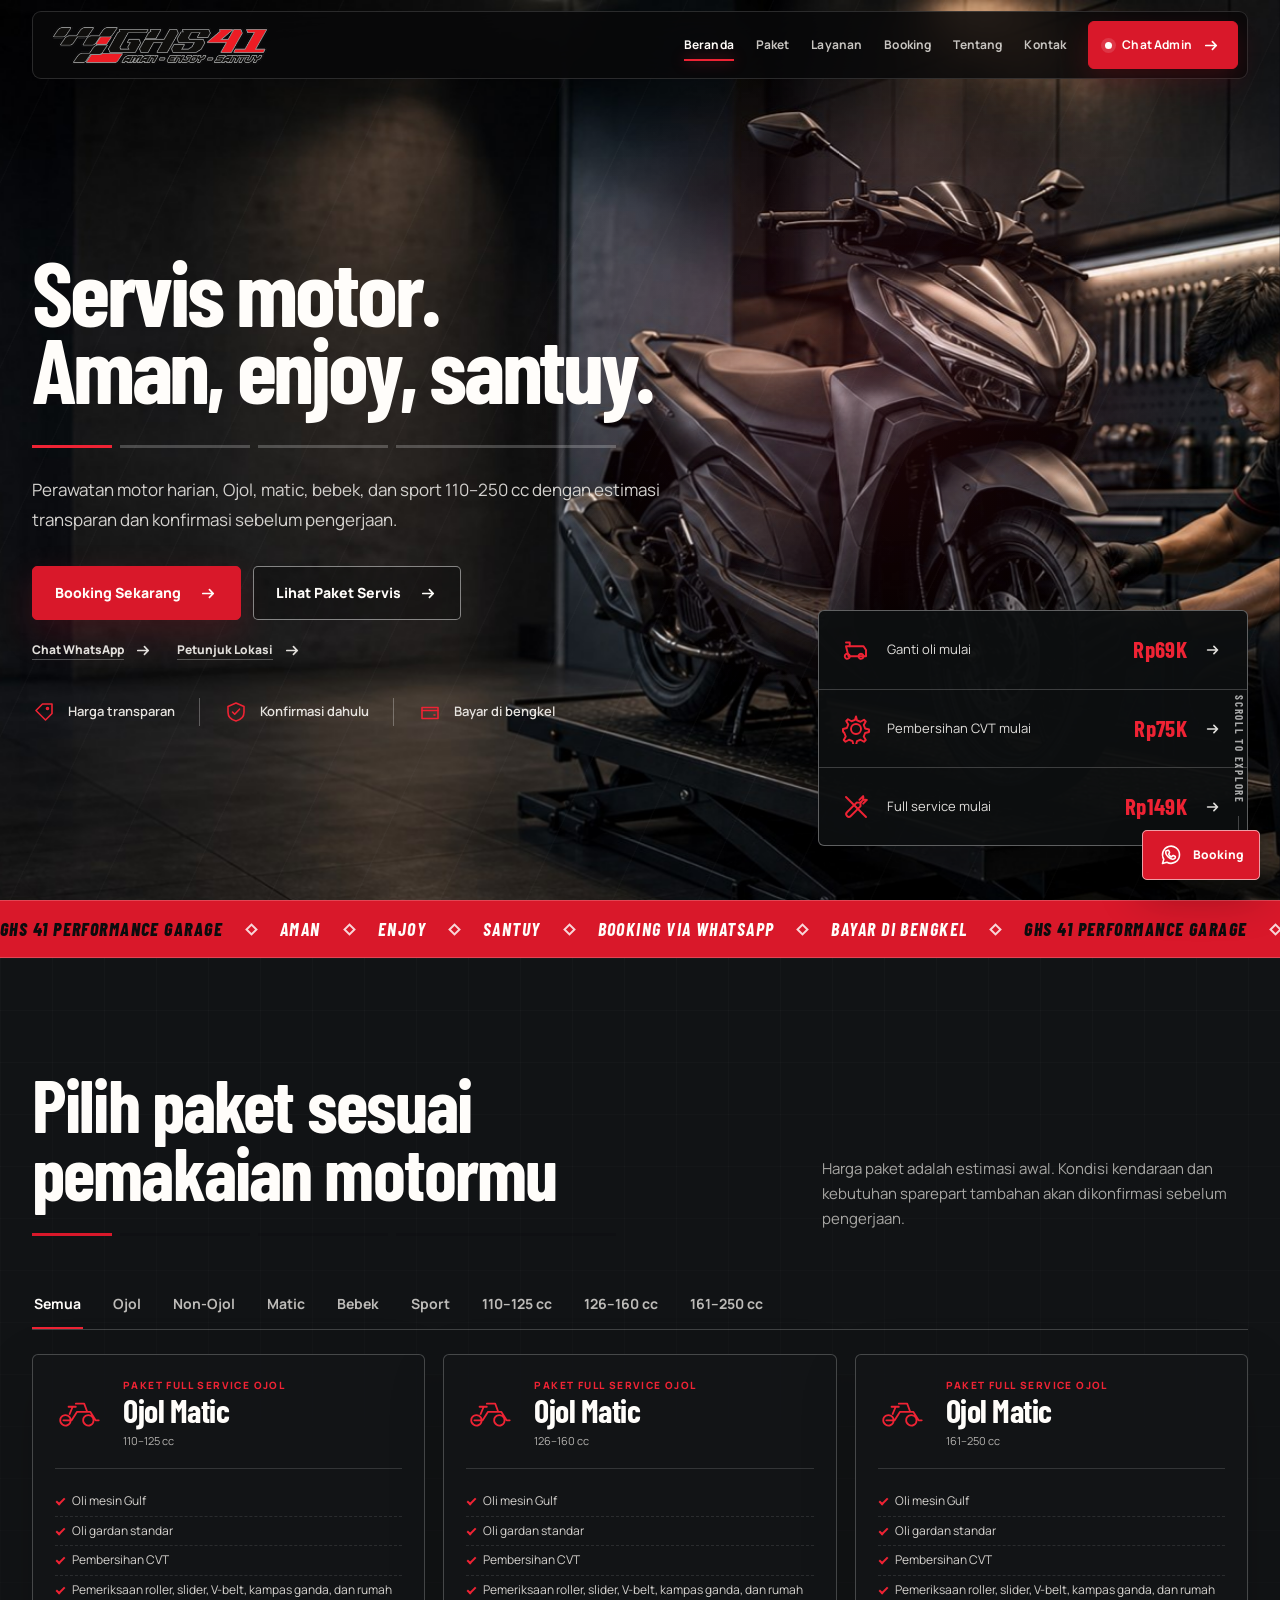
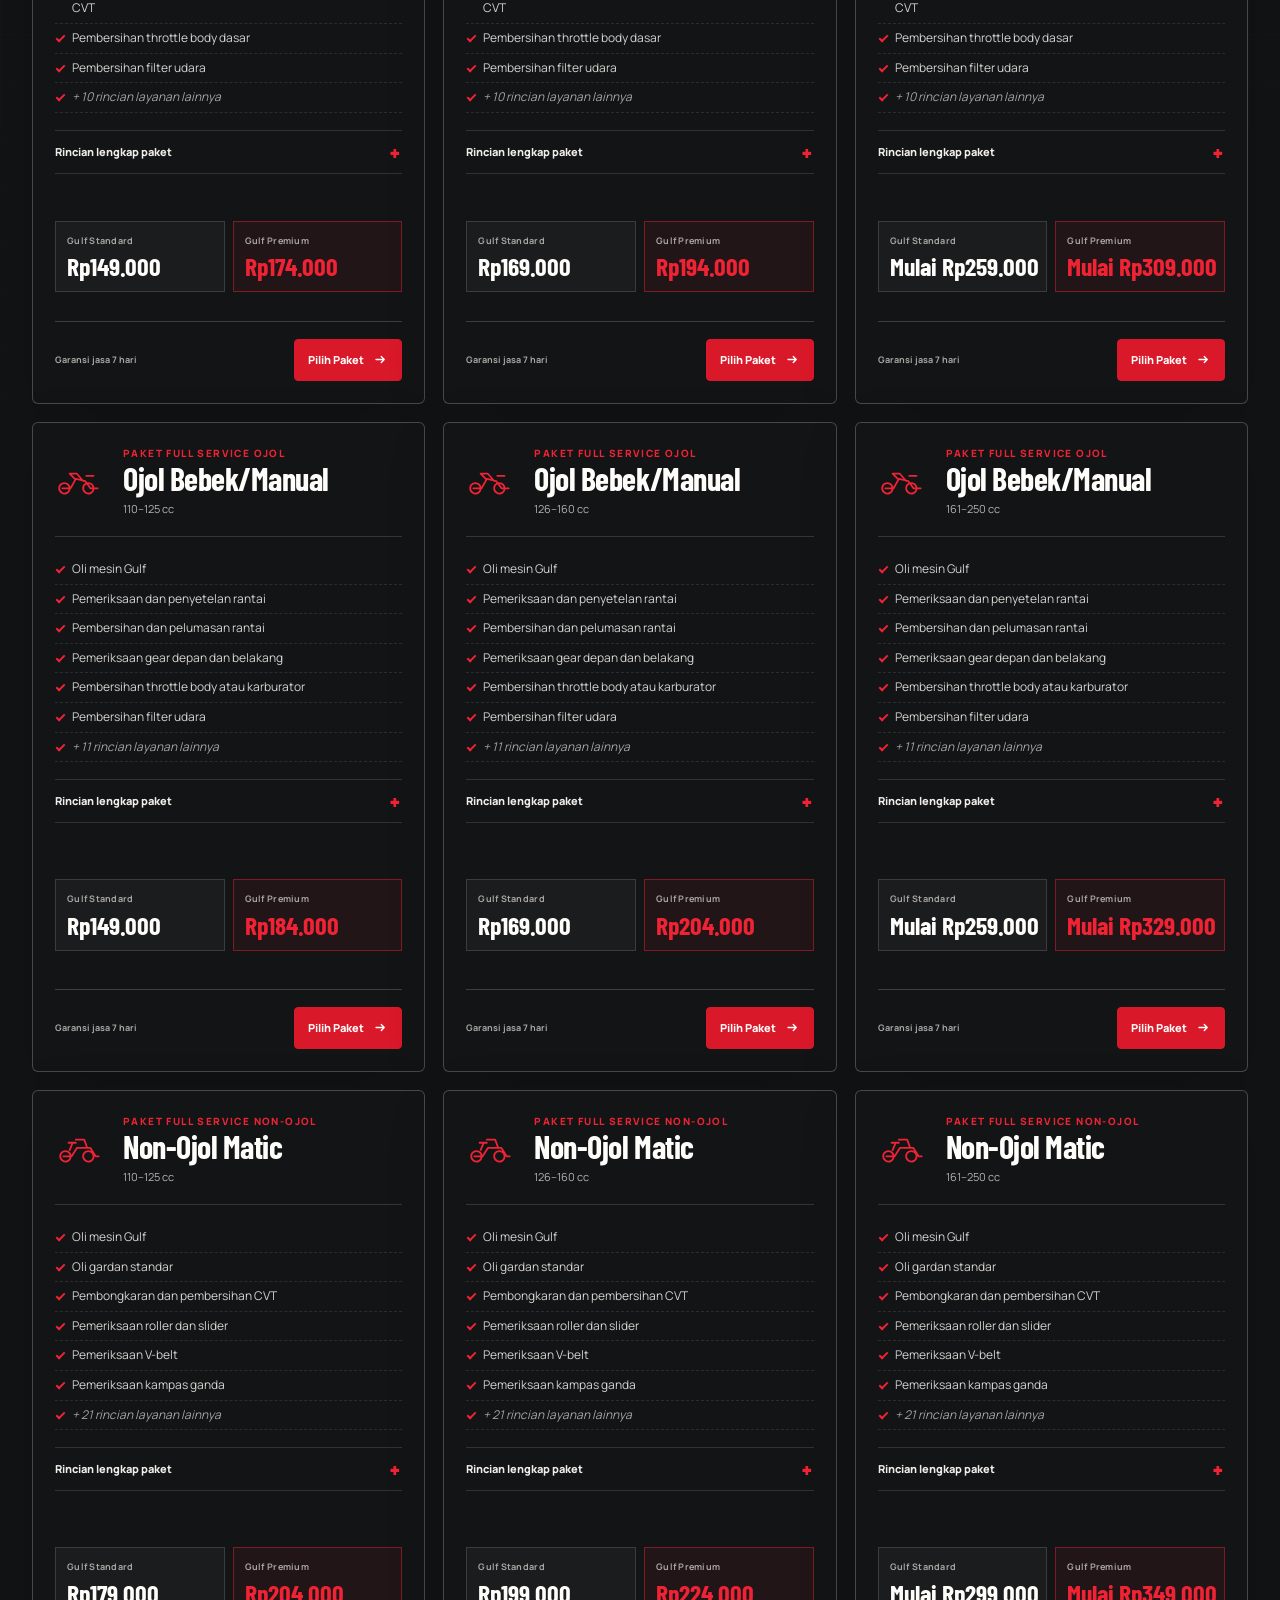
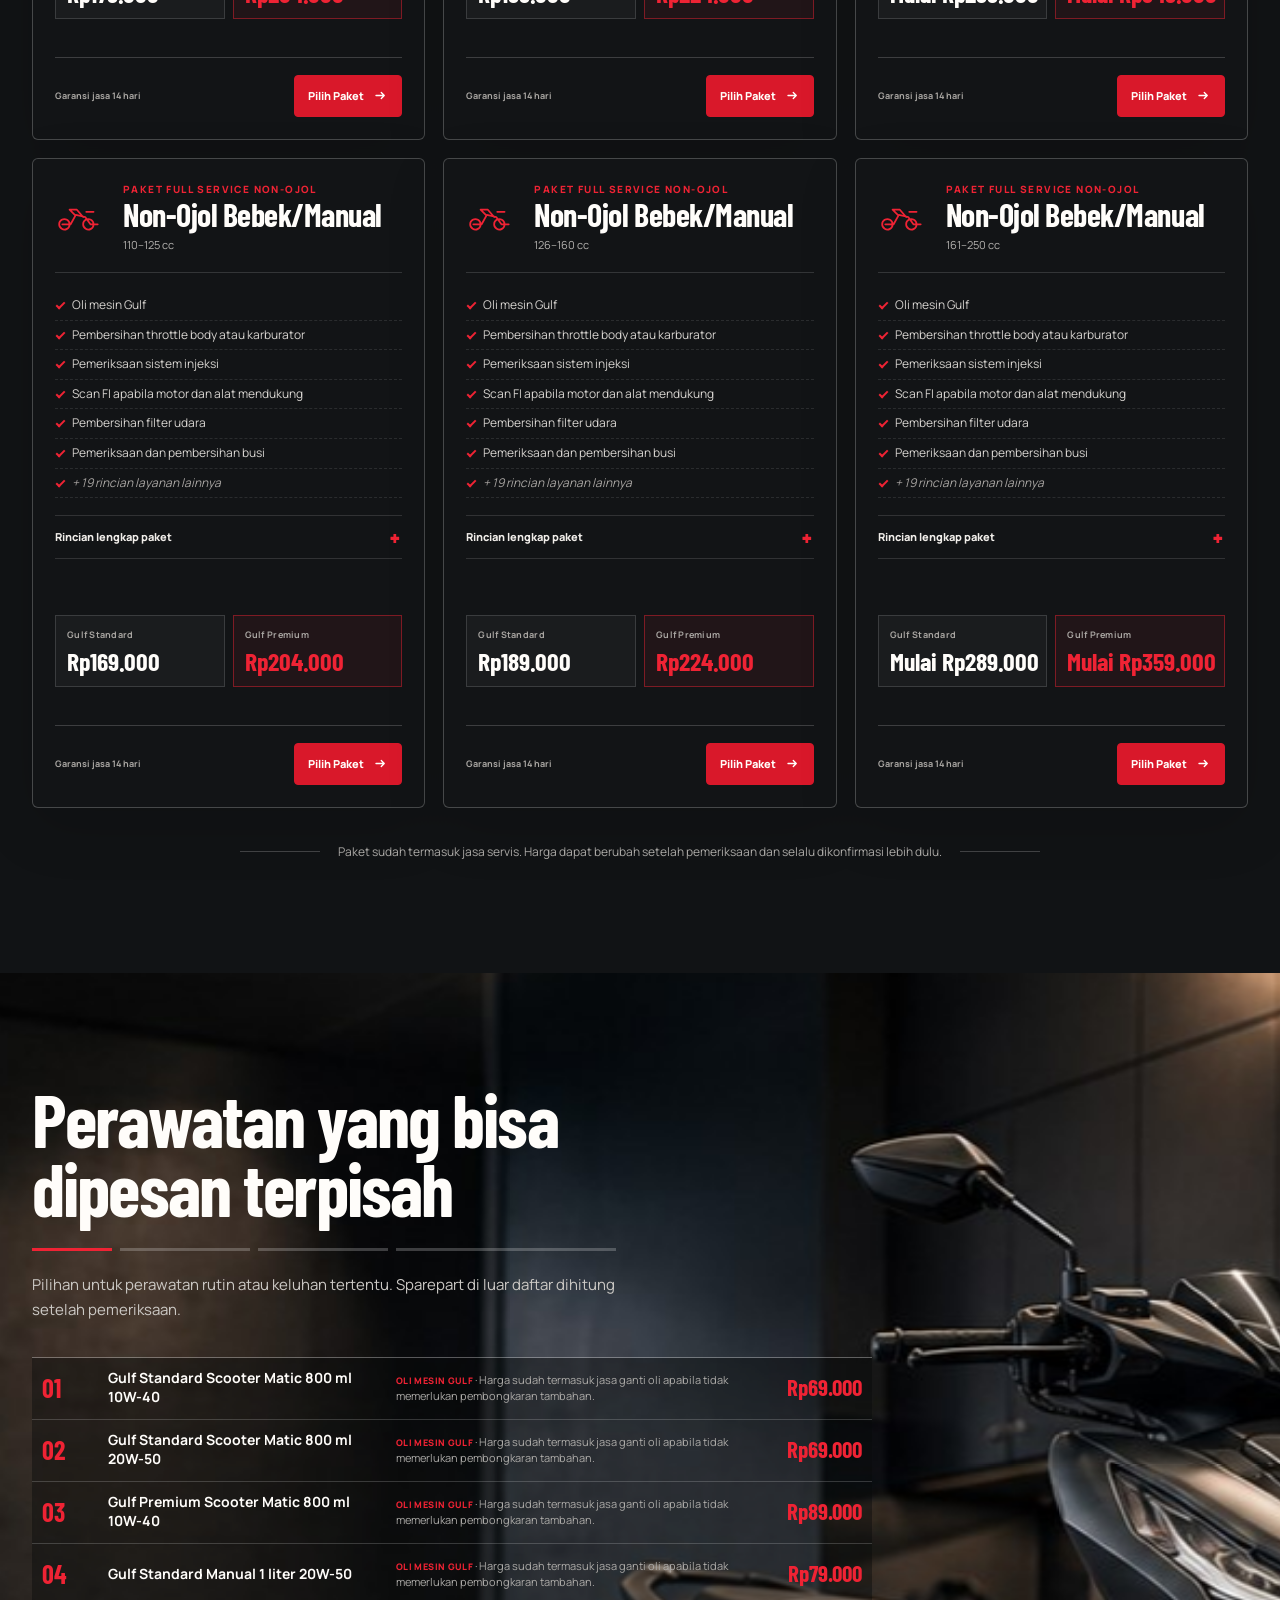
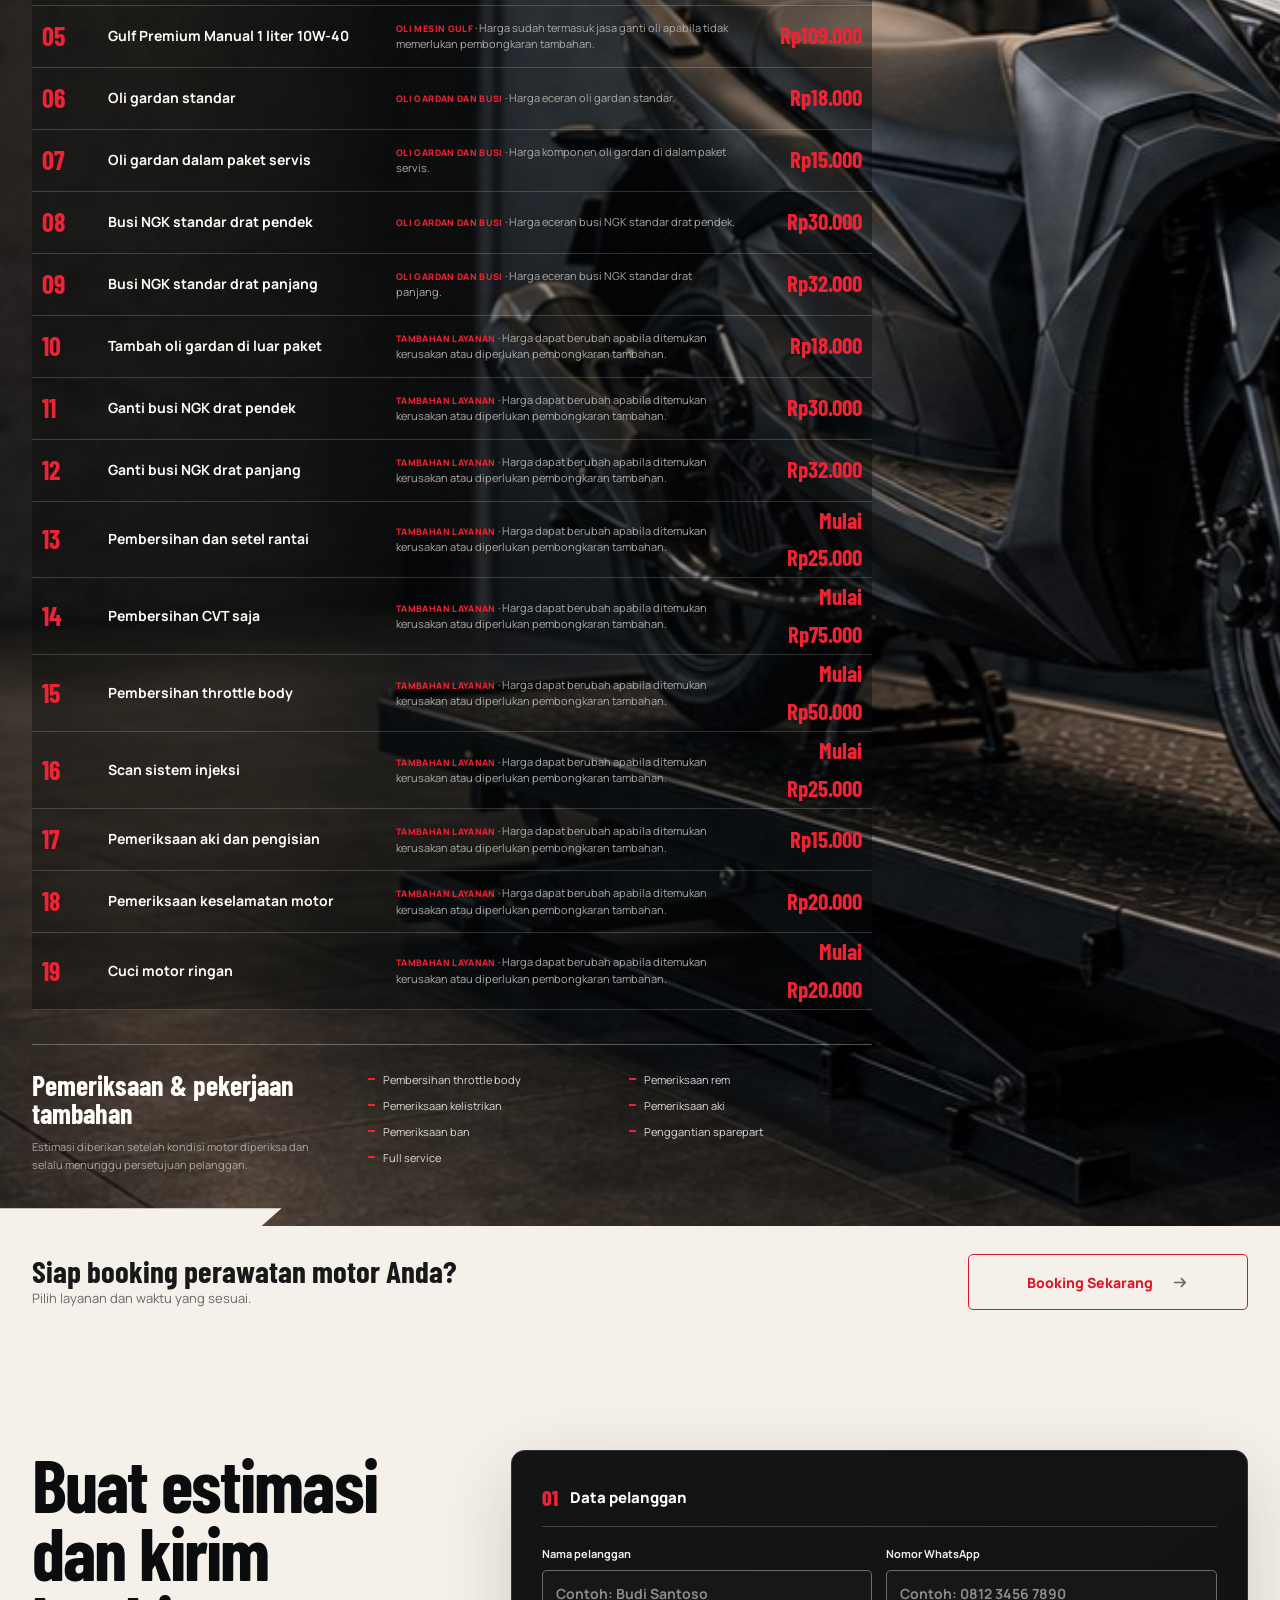
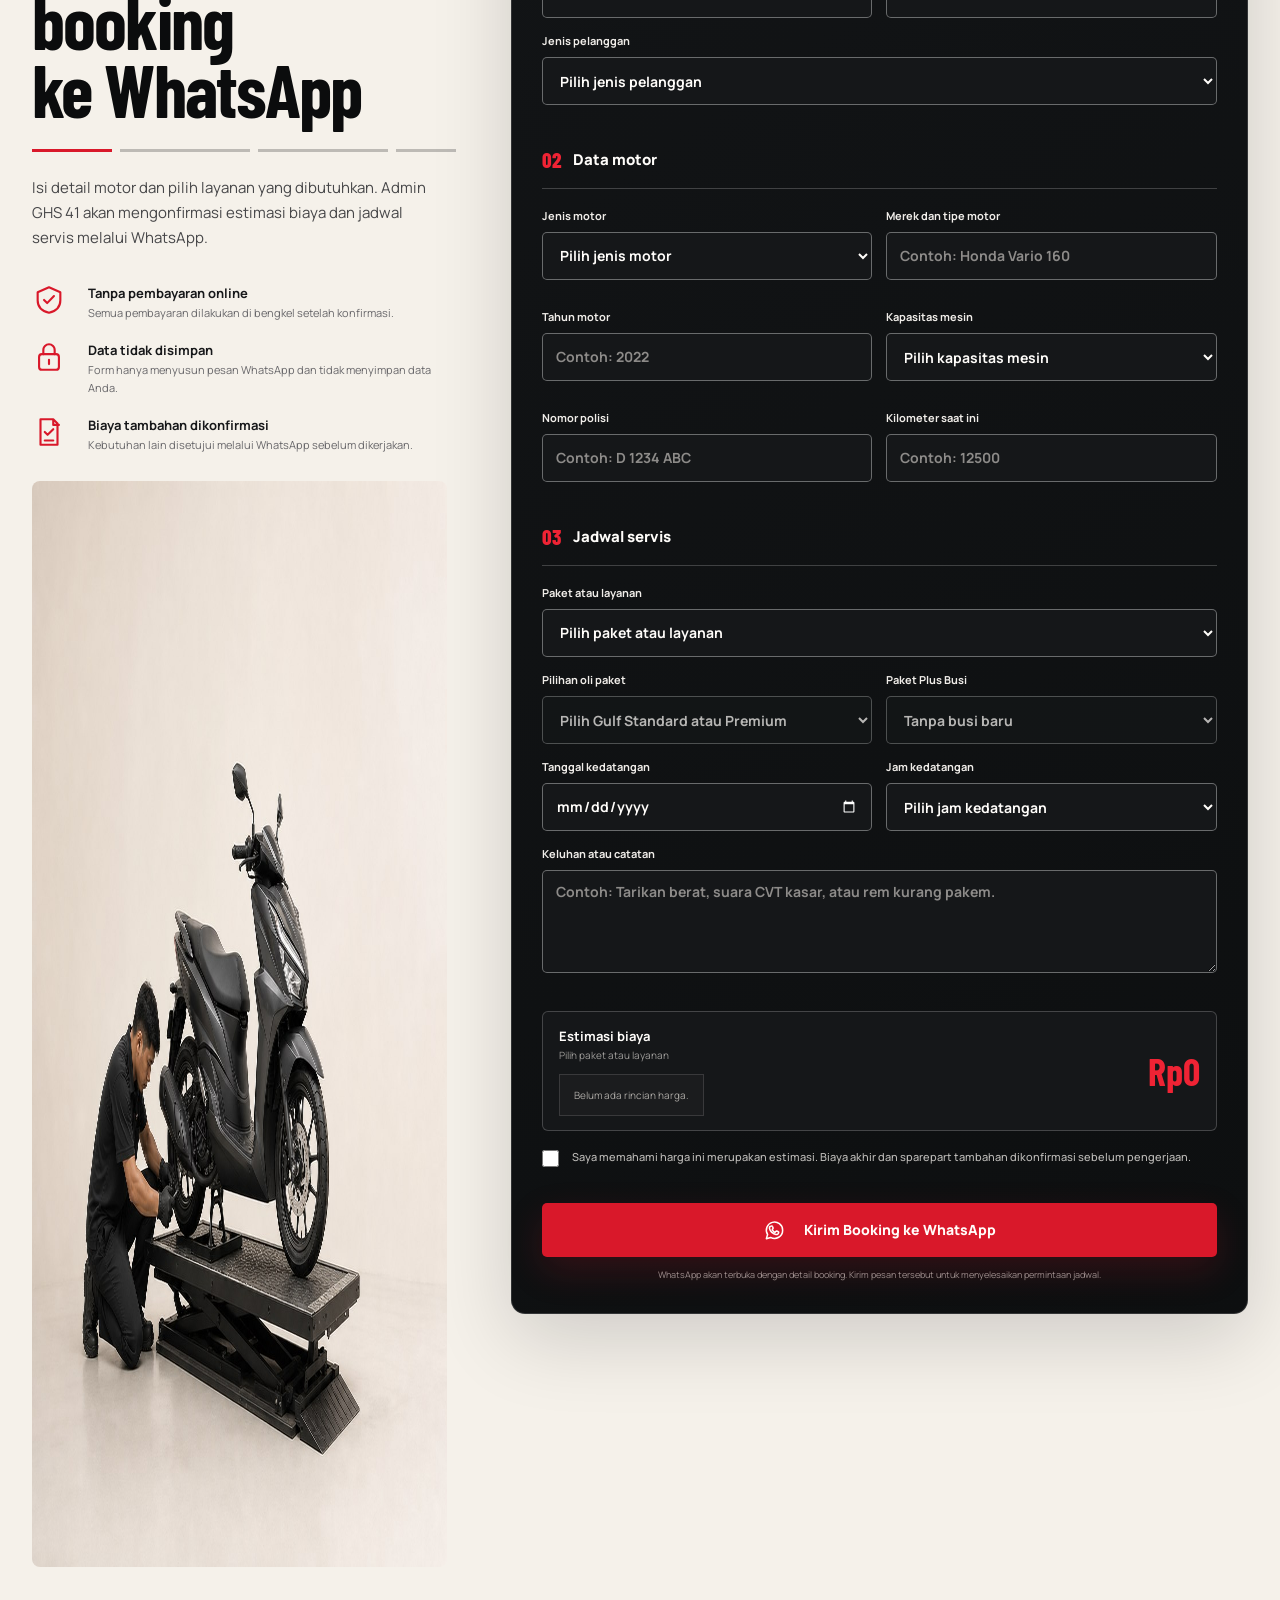
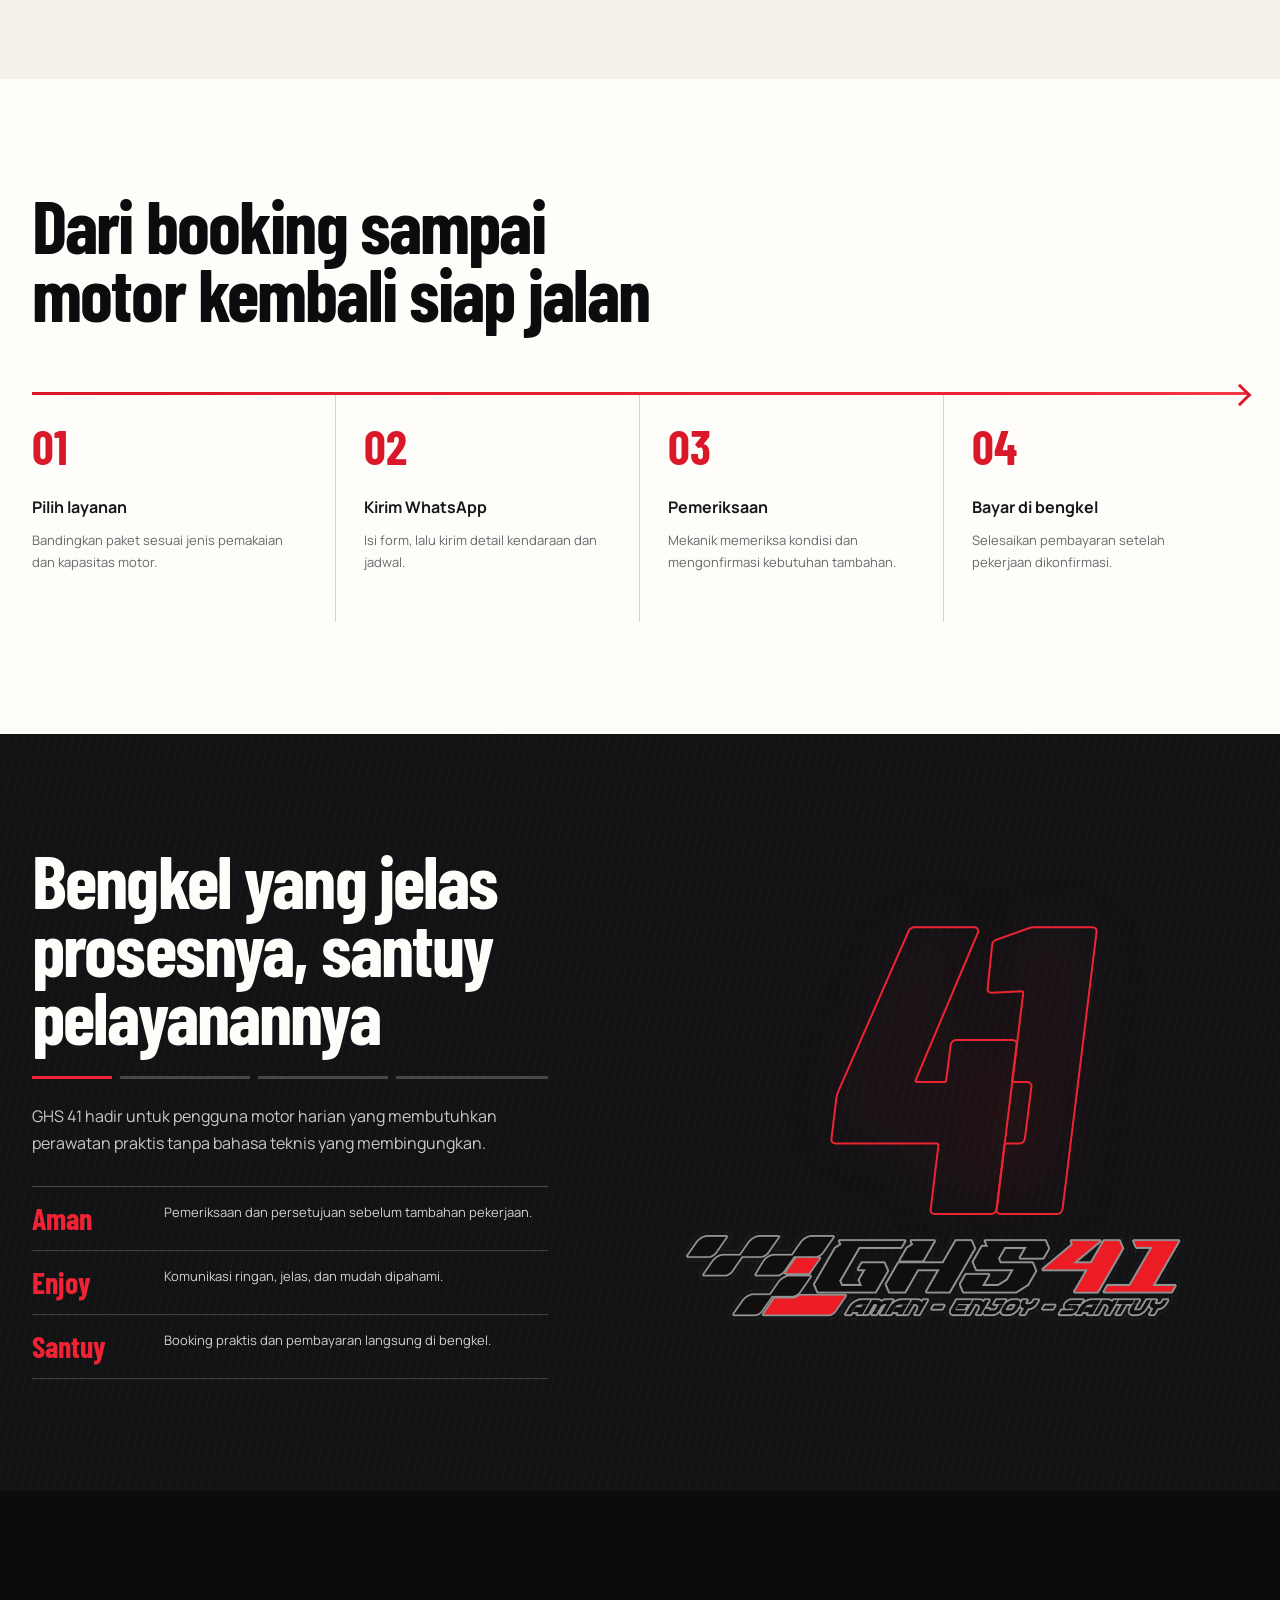
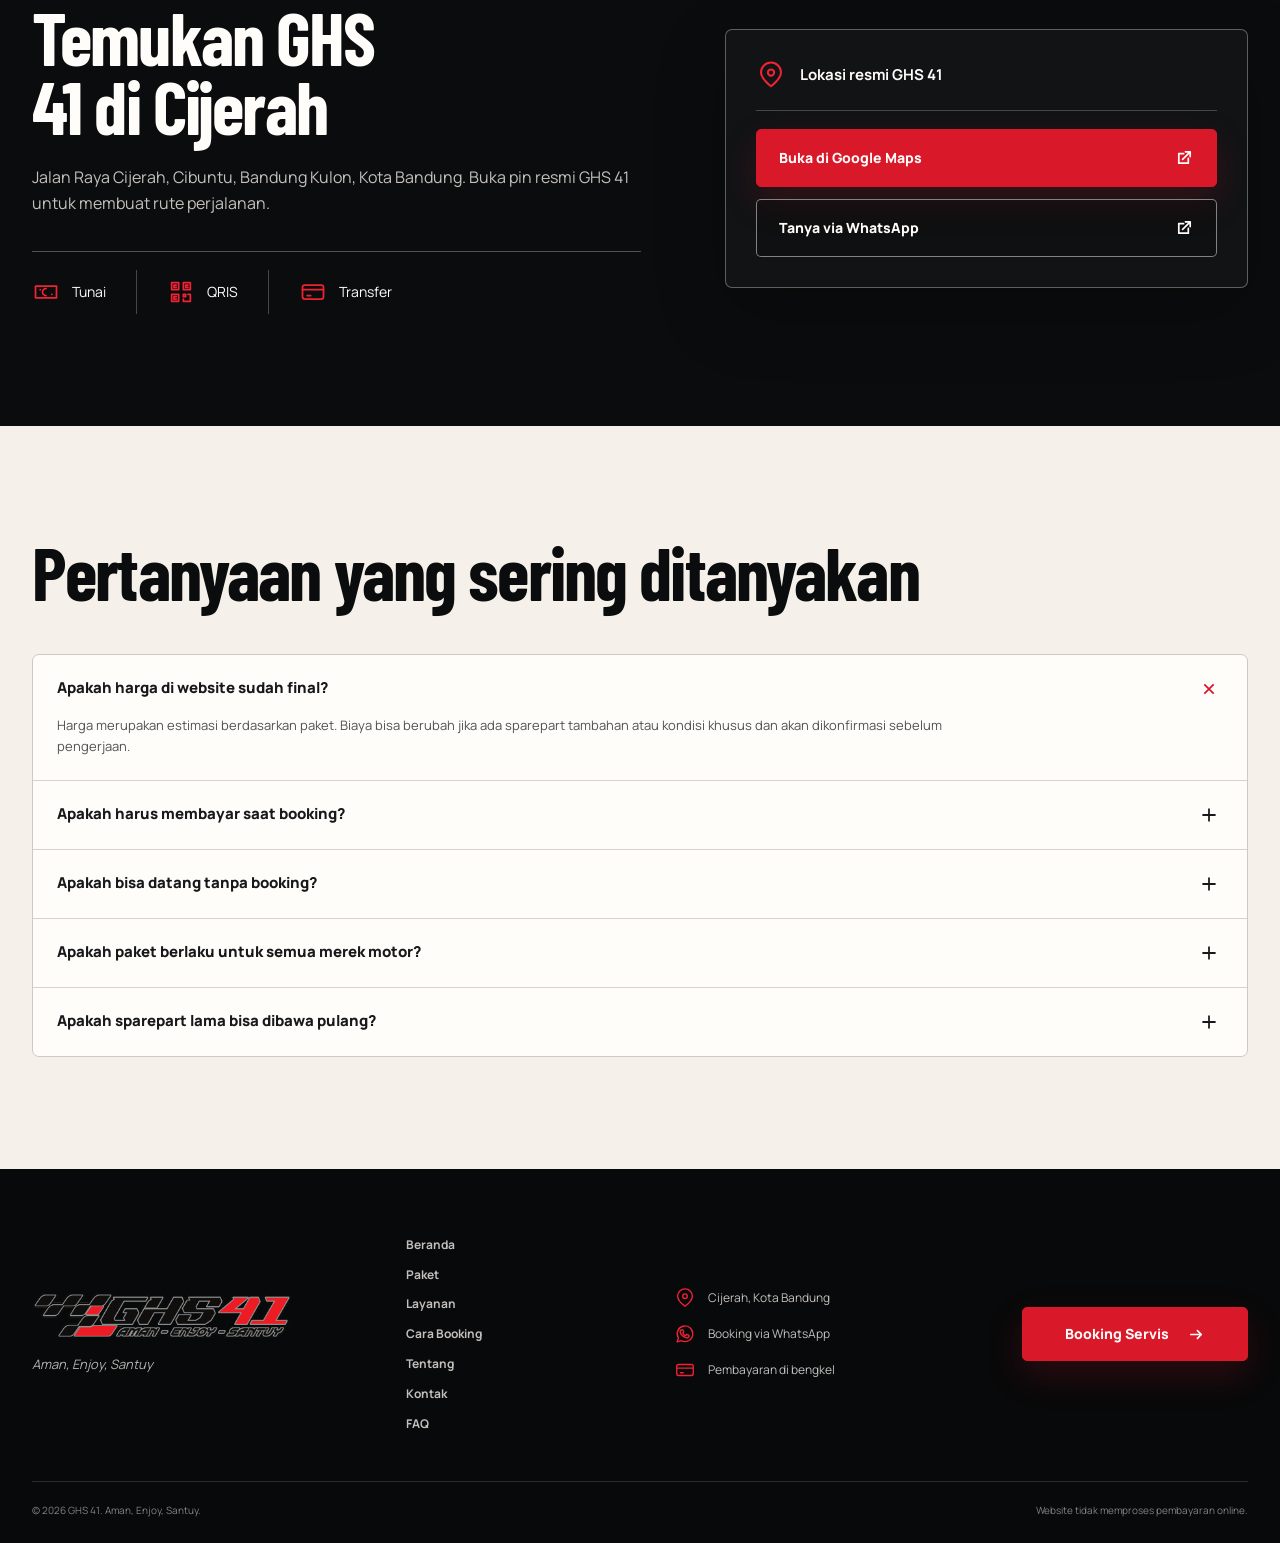
==== index.html @ 4b17e2e8 "Build premium GHS 41 workshop website" ====
<!doctype html>
<html lang="id">
<head>
  <meta charset="utf-8">
  <meta name="viewport" content="width=device-width, initial-scale=1, viewport-fit=cover">
  <meta name="theme-color" content="#0b0c0d">
  <meta name="description" content="GHS 41 adalah bengkel motor di Cijerah, Kota Bandung untuk Ojol dan Non-Ojol, melayani motor 110–250 cc dengan estimasi transparan dan booking WhatsApp.">
  <meta name="keywords" content="GHS 41, bengkel motor, servis motor, bengkel Cijerah, bengkel Bandung, servis ojol, ganti oli, servis CVT, tune up motor">
  <meta name="author" content="GHS 41">
  <meta property="og:type" content="website">
  <meta property="og:title" content="GHS 41 — Servis Motor Aman, Enjoy, dan Santuy">
  <meta property="og:description" content="Paket servis motor Ojol dan Non-Ojol 110–250 cc. Booking WhatsApp, konfirmasi sebelum pengerjaan, bayar di bengkel.">
  <meta property="og:url" content="https://ghs41.github.io/">
  <meta property="og:image" content="https://ghs41.github.io/assets/images/hero-workshop-premium.jpg">
  <meta property="og:image:width" content="1736">
  <meta property="og:image:height" content="906">
  <meta property="og:locale" content="id_ID">
  <meta name="twitter:card" content="summary_large_image">
  <link rel="canonical" href="https://ghs41.github.io/">
  <title>GHS 41 — Bengkel Motor Cijerah, Bandung</title>
  <link rel="icon" type="image/png" href="assets/images/favicon.png">
  <link rel="apple-touch-icon" href="assets/images/favicon.png">
  <link rel="manifest" href="manifest.webmanifest">
  <link rel="preconnect" href="https://fonts.googleapis.com">
  <link rel="preconnect" href="https://fonts.gstatic.com" crossorigin>
  <link href="https://fonts.googleapis.com/css2?family=Barlow+Condensed:wght@600;700;800&family=Manrope:wght@400;500;600;700;800&display=swap" rel="stylesheet">
  <script>document.documentElement.classList.add('js');</script>
  <link rel="stylesheet" href="assets/css/style.css">
  <script type="application/ld+json">
  {
    "@context": "https://schema.org",
    "@type": "MotorcycleRepair",
    "name": "GHS 41",
    "description": "Bengkel motor untuk Ojol dan Non-Ojol, melayani motor 110–250 cc dengan booking WhatsApp dan pembayaran di bengkel.",
    "url": "https://ghs41.github.io/",
    "image": "https://ghs41.github.io/assets/images/hero-workshop-premium.jpg",
    "logo": "https://ghs41.github.io/assets/images/logo-ghs41-optimized.png",
    "telephone": "+62-813-9554-6714",
    "priceRange": "Rp15.000–Rp359.000+",
    "currenciesAccepted": "IDR",
    "paymentAccepted": "Tunai, QRIS, Transfer",
    "hasMap": "https://www.google.com/maps/place/GHS41/@-6.917235,107.5681643,17z/data=!3m1!4b1!4m6!3m5!1s0x2e68e57f4f86bb5b:0x88898e3045abe7a5!8m2!3d-6.917235!4d107.5707392!16s%2Fg%2F11jnsh2x7j?hl=id&entry=ttu",
    "address": {
      "@type": "PostalAddress",
      "streetAddress": "Jalan Raya Cijerah, Cibuntu, Bandung Kulon",
      "addressLocality": "Kota Bandung",
      "addressRegion": "Jawa Barat",
      "postalCode": "40213",
      "addressCountry": "ID"
    },
    "geo": {
      "@type": "GeoCoordinates",
      "latitude": -6.917235,
      "longitude": 107.5707392
    }
  }
  </script>
</head>
<body>
  <a class="skip-link" href="#main">Lewati ke isi utama</a>

  <header class="site-header" id="beranda">
    <div class="container header-inner">
      <a class="brand" href="index.html" aria-label="GHS 41 — kembali ke beranda">
        <img src="assets/images/logo-ghs41-optimized.png" width="1600" height="289" alt="GHS 41 — Aman, Enjoy, Santuy">
      </a>

      <button class="nav-toggle" type="button" aria-expanded="false" aria-controls="main-nav" aria-label="Buka menu navigasi">
        <span></span><span></span><span></span>
      </button>

      <nav class="main-nav" id="main-nav" aria-label="Navigasi utama">
        <a href="index.html" aria-current="page">Beranda</a>
        <a href="paket.html">Paket</a>
        <a href="layanan.html">Layanan</a>
        <a href="booking.html">Booking</a>
        <a href="tentang.html">Tentang</a>
        <a href="kontak.html">Kontak</a>
        <a class="nav-cta" href="https://wa.me/6281395546714?text=Halo%20GHS%2041%2C%20saya%20ingin%20bertanya%20tentang%20servis." target="_blank" rel="noopener noreferrer"><span class="nav-status-dot" aria-hidden="true"></span>Chat Admin <span class="arrow-icon" aria-hidden="true"><svg viewBox="0 0 20 20"><path d="M4 10h11M11 6l4 4-4 4"/></svg></span></a>
      </nav>
    </div>
  </header>

  <main id="main">
    <section class="hero section-dark" aria-labelledby="hero-title">
      <div class="hero-media" aria-hidden="true">
        <img src="assets/images/hero-workshop-premium.jpg" width="1736" height="906" alt="">
      </div>

      <div class="container hero-layout">
        <div class="hero-copy reveal">
          <h1 id="hero-title">Servis motor.<br>Aman, enjoy, santuy.</h1>
          <div class="speed-rule" aria-hidden="true"><span></span><span></span><span></span><span></span></div>
          <p>Perawatan motor harian, Ojol, matic, bebek, dan sport 110–250 cc dengan estimasi transparan dan konfirmasi sebelum pengerjaan.</p>

          <div class="hero-actions">
            <a class="btn btn-primary" href="booking.html">Booking Sekarang <span class="arrow-icon" aria-hidden="true"><svg viewBox="0 0 20 20"><path d="M4 10h11M11 6l4 4-4 4"/></svg></span></a>
            <a class="btn btn-outline" href="paket.html">Lihat Paket Servis <span class="arrow-icon" aria-hidden="true"><svg viewBox="0 0 20 20"><path d="M4 10h11M11 6l4 4-4 4"/></svg></span></a>
          </div>

          <div class="hero-utility">
            <a id="hero-whatsapp" href="https://wa.me/6281395546714" target="_blank" rel="noopener noreferrer">Chat WhatsApp <span class="arrow-icon" aria-hidden="true"><svg viewBox="0 0 20 20"><path d="M4 10h11M11 6l4 4-4 4"/></svg></span></a>
            <a data-ghs41-map href="https://www.google.com/maps/place/GHS41/@-6.917235,107.5681643,17z/data=!3m1!4b1!4m6!3m5!1s0x2e68e57f4f86bb5b:0x88898e3045abe7a5!8m2!3d-6.917235!4d107.5707392!16s%2Fg%2F11jnsh2x7j?hl=id&amp;entry=ttu&amp;g_ep=EgoyMDI2MDcyOS4wIKXMDSoASAFQAw%3D%3D" target="_blank" rel="noopener noreferrer">Petunjuk Lokasi <span class="arrow-icon" aria-hidden="true"><svg viewBox="0 0 20 20"><path d="M4 10h11M11 6l4 4-4 4"/></svg></span></a>
          </div>

          <div class="hero-trust" aria-label="Komitmen layanan GHS 41">
            <div>
              <svg viewBox="0 0 24 24" aria-hidden="true"><path d="M4 10.5 10.5 4H20v9.5L13.5 20 4 10.5Z"/><circle cx="15.5" cy="8.5" r="1"/></svg>
              <span>Harga transparan</span>
            </div>
            <div>
              <svg viewBox="0 0 24 24" aria-hidden="true"><path d="m12 3 8 3.5v5.8c0 4.4-3.1 7.5-8 8.7-4.9-1.2-8-4.3-8-8.7V6.5L12 3Z"/><path d="m8.5 12 2.2 2.2 4.8-5"/></svg>
              <span>Konfirmasi dahulu</span>
            </div>
            <div>
              <svg viewBox="0 0 24 24" aria-hidden="true"><path d="M4 7.5h16v11H4z"/><path d="M4 10.5h16M16 15h1"/></svg>
              <span>Bayar di bengkel</span>
            </div>
          </div>
        </div>

        <aside class="service-console reveal" aria-label="Harga layanan populer">
          <a href="layanan.html">
            <svg viewBox="0 0 24 24" aria-hidden="true"><path d="M4 9h14l2 3v5H6z"/><path d="M7 9V6H4M7 17a2 2 0 1 0 0 .1M18 17a2 2 0 1 0 0 .1"/></svg>
            <span>Ganti oli mulai</span><strong>Rp69K</strong>
            <span class="arrow-icon" aria-hidden="true"><svg viewBox="0 0 20 20"><path d="M4 10h11M11 6l4 4-4 4"/></svg></span>
          </a>
          <a href="layanan.html">
            <svg viewBox="0 0 24 24" aria-hidden="true"><circle cx="12" cy="12" r="4"/><path d="m12 2 .8 3.1 2.8 1.1 2.8-1.6 1.4 1.4-1.6 2.8 1.1 2.8 3.1.8v2l-3.1.8-1.1 2.8 1.6 2.8-1.4 1.4-2.8-1.6-2.8 1.1-.8 3.1h-2l-.8-3.1-2.8-1.1-2.8 1.6-1.4-1.4 1.6-2.8-1.1-2.8L1.6 14v-2l3.1-.8 1.1-2.8L4.2 5.6 5.6 4.2l2.8 1.6 2.8-1.1L12 2Z"/></svg>
            <span>Pembersihan CVT mulai</span><strong>Rp75K</strong>
            <span class="arrow-icon" aria-hidden="true"><svg viewBox="0 0 20 20"><path d="M4 10h11M11 6l4 4-4 4"/></svg></span>
          </a>
          <a href="paket.html">
            <svg viewBox="0 0 24 24" aria-hidden="true"><path d="m14.7 6.3 3-3a4 4 0 0 1-5 5l-7.9 7.9a2 2 0 1 0 3 3l7.9-7.9a4 4 0 0 1 5-5l-3 3"/><path d="m4 4 16 16"/></svg>
            <span>Full service mulai</span><strong>Rp149K</strong>
            <span class="arrow-icon" aria-hidden="true"><svg viewBox="0 0 20 20"><path d="M4 10h11M11 6l4 4-4 4"/></svg></span>
          </a>
        </aside>
      </div>
    </section>

    <section class="section packages-section" id="paket" aria-labelledby="packages-title">
      <div class="container">
        <div class="section-intro reveal">
          <div>
            <h2 id="packages-title">Pilih paket sesuai<br>pemakaian motormu</h2>
            <div class="speed-rule dark" aria-hidden="true"><span></span><span></span><span></span><span></span></div>
          </div>
          <p>Harga paket adalah estimasi awal. Kondisi kendaraan dan kebutuhan sparepart tambahan akan dikonfirmasi sebelum pengerjaan.</p>
        </div>

        <div class="filter-bar reveal" role="group" aria-label="Filter paket servis">
          <button class="filter-btn active" data-filter="all" type="button" aria-pressed="true">Semua</button>
          <button class="filter-btn" data-filter="ojol" type="button" aria-pressed="false">Ojol</button>
          <button class="filter-btn" data-filter="non-ojol" type="button" aria-pressed="false">Non-Ojol</button>
          <button class="filter-btn" data-filter="matic" type="button" aria-pressed="false">Matic</button>
          <button class="filter-btn" data-filter="bebek" type="button" aria-pressed="false">Bebek</button>
          <button class="filter-btn" data-filter="sport" type="button" aria-pressed="false">Sport</button>
          <button class="filter-btn" data-filter="cc-110" type="button" aria-pressed="false">110–125 cc</button>
          <button class="filter-btn" data-filter="cc-150" type="button" aria-pressed="false">126–160 cc</button>
          <button class="filter-btn" data-filter="cc-250" type="button" aria-pressed="false">161–250 cc</button>
        </div>

        <div class="package-grid" id="package-grid" aria-live="polite" aria-busy="true">
          <p class="catalog-loading" data-catalog-status>Menyiapkan 12 pilihan paket Full Service…</p>
        </div>
        <noscript>
          <div class="noscript-catalog">
            <h3>Ringkasan harga Paket Full Service</h3>
            <table>
              <thead><tr><th scope="col">Pelanggan / motor</th><th scope="col">Kapasitas</th><th scope="col">Gulf Standard</th><th scope="col">Gulf Premium</th></tr></thead>
              <tbody>
                <tr><th scope="row">Ojol Matic</th><td>110–125 cc</td><td>Rp149.000</td><td>Rp174.000</td></tr>
                <tr><th scope="row">Ojol Matic</th><td>126–160 cc</td><td>Rp169.000</td><td>Rp194.000</td></tr>
                <tr><th scope="row">Ojol Matic</th><td>161–250 cc</td><td>Mulai Rp259.000</td><td>Mulai Rp309.000</td></tr>
                <tr><th scope="row">Ojol Bebek/Manual</th><td>110–125 cc</td><td>Rp149.000</td><td>Rp184.000</td></tr>
                <tr><th scope="row">Ojol Bebek/Manual</th><td>126–160 cc</td><td>Rp169.000</td><td>Rp204.000</td></tr>
                <tr><th scope="row">Ojol Bebek/Manual</th><td>161–250 cc</td><td>Mulai Rp259.000</td><td>Mulai Rp329.000</td></tr>
                <tr><th scope="row">Non-Ojol Matic</th><td>110–125 cc</td><td>Rp179.000</td><td>Rp204.000</td></tr>
                <tr><th scope="row">Non-Ojol Matic</th><td>126–160 cc</td><td>Rp199.000</td><td>Rp224.000</td></tr>
                <tr><th scope="row">Non-Ojol Matic</th><td>161–250 cc</td><td>Mulai Rp299.000</td><td>Mulai Rp349.000</td></tr>
                <tr><th scope="row">Non-Ojol Bebek/Manual</th><td>110–125 cc</td><td>Rp169.000</td><td>Rp204.000</td></tr>
                <tr><th scope="row">Non-Ojol Bebek/Manual</th><td>126–160 cc</td><td>Rp189.000</td><td>Rp224.000</td></tr>
                <tr><th scope="row">Non-Ojol Bebek/Manual</th><td>161–250 cc</td><td>Mulai Rp289.000</td><td>Mulai Rp359.000</td></tr>
              </tbody>
            </table>
            <p>Tambah busi dalam paket: NGK drat pendek +Rp29.000 atau drat panjang +Rp31.000. Busi dan sparepart pengganti tidak termasuk kecuali dipilih. Harga khusus Ojol berlaku dengan menunjukkan akun driver aktif.</p>
          </div>
        </noscript>

        <p class="package-note reveal">Paket sudah termasuk jasa servis. Harga dapat berubah setelah pemeriksaan dan selalu dikonfirmasi lebih dulu.</p>
      </div>
    </section>

    <section class="section services-section" id="layanan" aria-labelledby="services-title">
      <div class="services-media" aria-hidden="true"><img src="assets/images/hero-workshop-premium.jpg" width="1736" height="906" alt=""></div>
      <div class="container services-content">
        <div class="services-heading reveal">
          <h2 id="services-title">Perawatan yang bisa<br>dipesan terpisah</h2>
          <div class="speed-rule" aria-hidden="true"><span></span><span></span><span></span><span></span></div>
          <p>Pilihan untuk perawatan rutin atau keluhan tertentu. Sparepart di luar daftar dihitung setelah pemeriksaan.</p>
        </div>

        <div class="service-list" id="service-list" aria-live="polite" aria-busy="true">
          <p class="catalog-loading" data-catalog-status>Menyiapkan daftar oli, komponen, dan layanan tambahan…</p>
        </div>
        <noscript>
          <div class="noscript-catalog">
            <h3>Harga eceran dan layanan tambahan</h3>
            <table>
              <thead><tr><th scope="col">Produk / layanan</th><th scope="col">Harga</th></tr></thead>
              <tbody>
                <tr><th scope="row">Gulf Standard Scooter Matic 800 ml 10W-40</th><td>Rp69.000</td></tr>
                <tr><th scope="row">Gulf Standard Scooter Matic 800 ml 20W-50</th><td>Rp69.000</td></tr>
                <tr><th scope="row">Gulf Premium Scooter Matic 800 ml 10W-40</th><td>Rp89.000</td></tr>
                <tr><th scope="row">Gulf Standard Manual 1 liter 20W-50</th><td>Rp79.000</td></tr>
                <tr><th scope="row">Gulf Premium Manual 1 liter 10W-40</th><td>Rp109.000</td></tr>
                <tr><th scope="row">Oli gardan standar</th><td>Rp18.000</td></tr>
                <tr><th scope="row">Oli gardan dalam paket servis</th><td>Rp15.000</td></tr>
                <tr><th scope="row">Busi NGK standar drat pendek</th><td>Rp30.000</td></tr>
                <tr><th scope="row">Busi NGK standar drat panjang</th><td>Rp32.000</td></tr>
                <tr><th scope="row">Pembersihan dan setel rantai</th><td>Mulai Rp25.000</td></tr>
                <tr><th scope="row">Pembersihan CVT saja</th><td>Mulai Rp75.000</td></tr>
                <tr><th scope="row">Pembersihan throttle body</th><td>Mulai Rp50.000</td></tr>
                <tr><th scope="row">Scan sistem injeksi</th><td>Mulai Rp25.000</td></tr>
                <tr><th scope="row">Pemeriksaan aki dan pengisian</th><td>Rp15.000</td></tr>
                <tr><th scope="row">Pemeriksaan keselamatan motor</th><td>Rp20.000</td></tr>
                <tr><th scope="row">Cuci motor ringan</th><td>Mulai Rp20.000</td></tr>
              </tbody>
            </table>
            <p>Tambah oli gardan di luar paket Rp18.000; ganti busi NGK drat pendek Rp30.000; ganti busi NGK drat panjang Rp32.000. Harga dapat berubah bila ditemukan kerusakan atau diperlukan pembongkaran tambahan.</p>
          </div>
        </noscript>

        <div class="additional-services reveal">
          <div><h3>Pemeriksaan &amp; pekerjaan tambahan</h3><p>Estimasi diberikan setelah kondisi motor diperiksa dan selalu menunggu persetujuan pelanggan.</p></div>
          <ul>
            <li>Pembersihan throttle body</li>
            <li>Pemeriksaan rem</li>
            <li>Pemeriksaan kelistrikan</li>
            <li>Pemeriksaan aki</li>
            <li>Pemeriksaan ban</li>
            <li>Penggantian sparepart</li>
            <li>Full service</li>
          </ul>
        </div>
      </div>
      <div class="section-bridge">
        <div class="container"><div><strong>Siap booking perawatan motor Anda?</strong><span>Pilih layanan dan waktu yang sesuai.</span></div><a href="booking.html">Booking Sekarang <span class="arrow-icon" aria-hidden="true"><svg viewBox="0 0 20 20"><path d="M4 10h11M11 6l4 4-4 4"/></svg></span></a></div>
      </div>
    </section>

    <section class="section booking-section" id="booking" aria-labelledby="booking-title">
      <div class="container booking-layout">
        <div class="booking-info reveal">
          <h2 id="booking-title">Buat estimasi dan kirim booking ke WhatsApp</h2>
          <div class="speed-rule dark" aria-hidden="true"><span></span><span></span><span></span><span></span></div>
          <p>Isi detail motor dan pilih layanan yang dibutuhkan. Admin GHS 41 akan mengonfirmasi estimasi biaya dan jadwal servis melalui WhatsApp.</p>

          <div class="booking-points">
            <div><svg viewBox="0 0 24 24" aria-hidden="true"><path d="m12 3 8 3.5v5.8c0 4.4-3.1 7.5-8 8.7-4.9-1.2-8-4.3-8-8.7V6.5L12 3Z"/><path d="m8.5 12 2.2 2.2 4.8-5"/></svg><p><strong>Tanpa pembayaran online</strong><span>Semua pembayaran dilakukan di bengkel setelah konfirmasi.</span></p></div>
            <div><svg viewBox="0 0 24 24" aria-hidden="true"><rect x="5" y="10" width="14" height="11" rx="2"/><path d="M8 10V7a4 4 0 0 1 8 0v3M12 14v3"/></svg><p><strong>Data tidak disimpan</strong><span>Form hanya menyusun pesan WhatsApp dan tidak menyimpan data Anda.</span></p></div>
            <div><svg viewBox="0 0 24 24" aria-hidden="true"><path d="M6 3h9l3 3v15H6zM15 3v4h4M9 12l2 2 4-4M9 18h6"/></svg><p><strong>Biaya tambahan dikonfirmasi</strong><span>Kebutuhan lain disetujui melalui WhatsApp sebelum dikerjakan.</span></p></div>
          </div>

          <img class="booking-image" src="assets/images/booking-workshop-premium.jpg" width="1448" height="1086" alt="Mekanik GHS 41 memeriksa motor di atas lift servis" loading="lazy">
        </div>

        <form class="booking-form reveal" id="booking-form" novalidate>
          <fieldset>
            <legend><span>01</span> Data pelanggan</legend>
            <div class="form-grid two-col">
              <label for="customer-name">Nama pelanggan
                <input id="customer-name" type="text" name="name" autocomplete="name" placeholder="Contoh: Budi Santoso" required>
              </label>
              <label for="customer-phone">Nomor WhatsApp
                <input id="customer-phone" type="tel" name="phone" autocomplete="tel" inputmode="tel" placeholder="Contoh: 0812 3456 7890" required>
              </label>
            </div>
            <label for="customer-type">Jenis pelanggan
              <select id="customer-type" name="customerType" required>
                <option value="">Pilih jenis pelanggan</option>
                <option>Ojol</option>
                <option>Non-Ojol</option>
              </select>
            </label>
          </fieldset>

          <fieldset>
            <legend><span>02</span> Data motor</legend>
            <div class="form-grid two-col">
              <label for="motor-type">Jenis motor
                <select id="motor-type" name="motorType" required>
                  <option value="">Pilih jenis motor</option>
                  <option>Matic</option>
                  <option>Bebek</option>
                  <option>Sport</option>
                </select>
              </label>
              <label for="motor-model">Merek dan tipe motor
                <input id="motor-model" type="text" name="motor" placeholder="Contoh: Honda Vario 160" required>
              </label>
              <label for="motor-year">Tahun motor
                <input id="motor-year" type="number" name="year" min="1980" max="2100" step="1" inputmode="numeric" placeholder="Contoh: 2022" required>
              </label>
              <label for="motor-cc">Kapasitas mesin
                <select id="motor-cc" name="cc" required>
                  <option value="">Pilih kapasitas mesin</option>
                  <option>110–125 cc</option>
                  <option>126–160 cc</option>
                  <option>161–250 cc</option>
                </select>
              </label>
              <label for="motor-plate">Nomor polisi
                <input id="motor-plate" type="text" name="plate" placeholder="Contoh: D 1234 ABC">
              </label>
              <label for="motor-odometer">Kilometer saat ini
                <input id="motor-odometer" type="number" name="odometer" min="0" step="1" inputmode="numeric" placeholder="Contoh: 12500">
              </label>
            </div>
          </fieldset>

          <fieldset>
            <legend><span>03</span> Jadwal servis</legend>
            <label for="package-select">Paket atau layanan
              <select name="package" id="package-select" required>
                <option value="">Pilih paket atau layanan</option>
              </select>
            </label>

            <div class="form-grid two-col">
              <label for="oil-tier">Pilihan oli paket
                <select name="oilTier" id="oil-tier" disabled>
                  <option value="">Pilih Gulf Standard atau Premium</option>
                </select>
              </label>
              <label for="spark-plug-addon">Paket Plus Busi
                <select name="sparkPlugAddon" id="spark-plug-addon" disabled>
                  <option value="">Pilih tambahan busi</option>
                </select>
              </label>
            </div>

            <div class="form-grid two-col">
              <label for="booking-date">Tanggal kedatangan
                <input id="booking-date" type="date" name="date" required>
              </label>
              <label for="booking-time">Jam kedatangan
                <select id="booking-time" name="time" required>
                  <option value="">Pilih jam kedatangan</option>
                  <option>08.00</option><option>09.00</option><option>10.00</option>
                  <option>11.00</option><option>12.00</option><option>13.00</option>
                  <option>14.00</option><option>15.00</option><option>16.00</option>
                  <option>17.00</option><option>18.00</option><option>19.00</option>
                </select>
              </label>
            </div>

            <label for="booking-notes">Keluhan atau catatan
              <textarea id="booking-notes" name="complaint" rows="4" maxlength="300" placeholder="Contoh: Tarikan berat, suara CVT kasar, atau rem kurang pakem."></textarea>
            </label>
          </fieldset>

          <div class="estimate-box" aria-live="polite">
            <div><strong>Estimasi biaya</strong><span id="estimate-label">Pilih paket atau layanan</span><span id="estimate-breakdown">Belum ada rincian harga.</span></div>
            <output id="estimate-total">Rp0</output>
          </div>

          <label class="agreement" for="booking-agreement">
            <input id="booking-agreement" type="checkbox" name="agreement" required>
            <span>Saya memahami harga ini merupakan estimasi. Biaya akhir dan sparepart tambahan dikonfirmasi sebelum pengerjaan.</span>
          </label>

          <p class="form-error" id="form-error" role="alert" aria-live="assertive"></p>
          <button class="btn btn-primary btn-full" type="submit">
            <svg class="whatsapp-icon" viewBox="0 0 24 24" aria-hidden="true"><path d="M20.5 11.7a8.5 8.5 0 0 1-12.6 7.5L3.5 20.5l1.3-4.3A8.5 8.5 0 1 1 20.5 11.7Z"/><path d="M8 7.8c.3-.6.6-.6.9-.6h.4c.2 0 .4.1.5.4l.7 1.7c.1.3.1.5-.1.7l-.6.8c-.2.2-.1.5.1.8.5.9 1.2 1.6 2.1 2.1.3.2.6.2.8-.1l.7-.9c.2-.3.5-.3.8-.2l1.7.8c.3.1.4.3.4.6 0 .7-.3 1.4-.9 1.8-.5.4-1.2.6-2 .5-1.1-.2-2.6-.8-4.3-2.3-1.3-1.2-2.2-2.7-2.4-3.8-.2-.9 0-1.7.4-2.3Z"/></svg>
            Kirim Booking ke WhatsApp
          </button>
          <p class="form-footnote">WhatsApp akan terbuka dengan detail booking. Kirim pesan tersebut untuk menyelesaikan permintaan jadwal.</p>
        </form>
      </div>
    </section>

    <section class="section process-section" id="cara-booking" aria-labelledby="process-title">
      <div class="container">
        <h2 class="reveal" id="process-title">Dari booking sampai<br>motor kembali siap jalan</h2>
        <ol class="process-rail">
          <li class="reveal"><span>01</span><h3>Pilih layanan</h3><p>Bandingkan paket sesuai jenis pemakaian dan kapasitas motor.</p></li>
          <li class="reveal"><span>02</span><h3>Kirim WhatsApp</h3><p>Isi form, lalu kirim detail kendaraan dan jadwal.</p></li>
          <li class="reveal"><span>03</span><h3>Pemeriksaan</h3><p>Mekanik memeriksa kondisi dan mengonfirmasi kebutuhan tambahan.</p></li>
          <li class="reveal"><span>04</span><h3>Bayar di bengkel</h3><p>Selesaikan pembayaran setelah pekerjaan dikonfirmasi.</p></li>
        </ol>
      </div>
    </section>

    <section class="section about-section" id="tentang" aria-labelledby="about-title">
      <div class="container about-layout">
        <div class="about-copy reveal">
          <h2 id="about-title">Bengkel yang jelas prosesnya, santuy pelayanannya</h2>
          <div class="speed-rule" aria-hidden="true"><span></span><span></span><span></span><span></span></div>
          <p>GHS 41 hadir untuk pengguna motor harian yang membutuhkan perawatan praktis tanpa bahasa teknis yang membingungkan.</p>
          <dl class="values">
            <div><dt>Aman</dt><dd>Pemeriksaan dan persetujuan sebelum tambahan pekerjaan.</dd></div>
            <div><dt>Enjoy</dt><dd>Komunikasi ringan, jelas, dan mudah dipahami.</dd></div>
            <div><dt>Santuy</dt><dd>Booking praktis dan pembayaran langsung di bengkel.</dd></div>
          </dl>
        </div>
        <div class="about-mark reveal" aria-hidden="true">
          <span>41</span>
          <img src="assets/images/logo-ghs41-optimized.png" width="1600" height="289" alt="">
        </div>
      </div>
    </section>

    <section class="section location-section" id="lokasi" aria-labelledby="location-title">
      <div class="container location-layout">
        <div class="location-copy reveal">
          <h2 id="location-title">Temukan GHS 41 di Cijerah</h2>
          <p>Jalan Raya Cijerah, Cibuntu, Bandung Kulon, Kota Bandung. Buka pin resmi GHS 41 untuk membuat rute perjalanan.</p>
          <div class="payment-methods" aria-label="Metode pembayaran">
            <span><svg viewBox="0 0 24 24" aria-hidden="true"><path d="M3 7h18v10H3zM7 10h.1M17 14h.1M12 9a3 3 0 1 0 0 6"/></svg>Tunai</span>
            <span><svg viewBox="0 0 24 24" aria-hidden="true"><path d="M4 4h6v6H4zM14 4h6v6h-6zM4 14h6v6H4zM14 14h2v2h-2zM18 14h2v6h-6v-2M8 6H6v2h2M18 6h-2v2h2M8 16H6v2h2"/></svg>QRIS</span>
            <span><svg viewBox="0 0 24 24" aria-hidden="true"><rect x="3" y="6" width="18" height="12" rx="2"/><path d="M3 10h18M7 15h3"/></svg>Transfer</span>
          </div>
        </div>

        <div class="location-panel reveal">
          <div class="location-panel-title"><svg viewBox="0 0 24 24" aria-hidden="true"><path d="M20 10c0 5-8 11-8 11S4 15 4 10a8 8 0 1 1 16 0Z"/><circle cx="12" cy="10" r="2.5"/></svg><strong>Lokasi resmi GHS 41</strong></div>
          <a class="btn btn-primary" data-ghs41-map href="https://www.google.com/maps/place/GHS41/@-6.917235,107.5681643,17z/data=!3m1!4b1!4m6!3m5!1s0x2e68e57f4f86bb5b:0x88898e3045abe7a5!8m2!3d-6.917235!4d107.5707392!16s%2Fg%2F11jnsh2x7j?hl=id&amp;entry=ttu&amp;g_ep=EgoyMDI2MDcyOS4wIKXMDSoASAFQAw%3D%3D" target="_blank" rel="noopener noreferrer">Buka di Google Maps <svg class="external-icon" viewBox="0 0 20 20" aria-hidden="true"><path d="M11 4h5v5M16 4l-8 8"/><path d="M14 11v5H4V6h5"/></svg></a>
          <a class="btn btn-outline" id="location-whatsapp" href="#booking">Tanya via WhatsApp <svg class="external-icon" viewBox="0 0 20 20" aria-hidden="true"><path d="M11 4h5v5M16 4l-8 8"/><path d="M14 11v5H4V6h5"/></svg></a>
        </div>
      </div>
    </section>

    <section class="section faq-section" id="faq" aria-labelledby="faq-title">
      <div class="container">
        <h2 class="reveal" id="faq-title">Pertanyaan yang sering ditanyakan</h2>
        <div class="accordion reveal" id="faq-list">
          <details open>
            <summary>Apakah harga di website sudah final?<span aria-hidden="true"><svg viewBox="0 0 20 20"><path d="M4 10h12M10 4v12"/></svg></span></summary>
            <p>Harga merupakan estimasi berdasarkan paket. Biaya bisa berubah jika ada sparepart tambahan atau kondisi khusus dan akan dikonfirmasi sebelum pengerjaan.</p>
          </details>
          <details>
            <summary>Apakah harus membayar saat booking?<span aria-hidden="true"><svg viewBox="0 0 20 20"><path d="M4 10h12M10 4v12"/></svg></span></summary>
            <p>Tidak. Website tidak menyediakan pembayaran online. Pembayaran dilakukan langsung di bengkel setelah pemeriksaan dan konfirmasi.</p>
          </details>
          <details>
            <summary>Apakah bisa datang tanpa booking?<span aria-hidden="true"><svg viewBox="0 0 20 20"><path d="M4 10h12M10 4v12"/></svg></span></summary>
            <p>Bisa, tetapi booking membantu admin memperkirakan jadwal kedatangan dan menyiapkan layanan yang Anda butuhkan.</p>
          </details>
          <details>
            <summary>Apakah paket berlaku untuk semua merek motor?<span aria-hidden="true"><svg viewBox="0 0 20 20"><path d="M4 10h12M10 4v12"/></svg></span></summary>
            <p>Paket dibuat berdasarkan jenis dan kapasitas mesin. Ketersediaan oli, busi, dan sparepart akan dikonfirmasi sesuai tipe motor.</p>
          </details>
          <details>
            <summary>Apakah sparepart lama bisa dibawa pulang?<span aria-hidden="true"><svg viewBox="0 0 20 20"><path d="M4 10h12M10 4v12"/></svg></span></summary>
            <p>Bisa. Sampaikan kepada admin atau mekanik sebelum pengerjaan selesai agar sparepart lama disiapkan.</p>
          </details>
        </div>
      </div>
    </section>
  </main>

  <footer class="site-footer">
    <div class="container footer-main">
      <div class="footer-brand">
        <img src="assets/images/logo-ghs41-optimized.png" width="1600" height="289" alt="GHS 41">
        <p>Aman, Enjoy, Santuy</p>
      </div>
      <nav class="footer-links" aria-label="Navigasi footer">
        <a href="index.html">Beranda</a>
        <a href="paket.html">Paket</a>
        <a href="layanan.html">Layanan</a>
        <a href="booking.html">Cara Booking</a>
        <a href="tentang.html">Tentang</a>
        <a href="kontak.html">Kontak</a>
        <a href="#faq">FAQ</a>
      </nav>
      <div class="footer-info">
        <p><svg viewBox="0 0 24 24" aria-hidden="true"><path d="M20 10c0 5-8 11-8 11S4 15 4 10a8 8 0 1 1 16 0Z"/><circle cx="12" cy="10" r="2.5"/></svg>Cijerah, Kota Bandung</p>
        <p><svg viewBox="0 0 24 24" aria-hidden="true"><path d="M20.5 11.7a8.5 8.5 0 0 1-12.6 7.5L3.5 20.5l1.3-4.3A8.5 8.5 0 1 1 20.5 11.7Z"/><path d="M8 7.8c.3-.6.6-.6.9-.6h.4c.2 0 .4.1.5.4l.7 1.7c.1.3.1.5-.1.7l-.6.8c-.2.2-.1.5.1.8.5.9 1.2 1.6 2.1 2.1.3.2.6.2.8-.1l.7-.9c.2-.3.5-.3.8-.2l1.7.8c.3.1.4.3.4.6 0 .7-.3 1.4-.9 1.8-.5.4-1.2.6-2 .5-1.1-.2-2.6-.8-4.3-2.3-1.3-1.2-2.2-2.7-2.4-3.8-.2-.9 0-1.7.4-2.3Z"/></svg>Booking via WhatsApp</p>
        <p><svg viewBox="0 0 24 24" aria-hidden="true"><rect x="3" y="6" width="18" height="12" rx="2"/><path d="M3 10h18M7 15h3"/></svg>Pembayaran di bengkel</p>
      </div>
      <div class="footer-cta"><a class="btn btn-primary" href="booking.html">Booking Servis <span class="arrow-icon" aria-hidden="true"><svg viewBox="0 0 20 20"><path d="M4 10h11M11 6l4 4-4 4"/></svg></span></a></div>
    </div>
    <div class="container footer-bottom">
      <p>© <span id="current-year">2026</span> GHS 41. Aman, Enjoy, Santuy.</p>
      <p>Website tidak memproses pembayaran online.</p>
    </div>
  </footer>

  <a class="floating-wa" id="floating-wa" href="booking.html" aria-label="Mulai booking servis melalui WhatsApp">
    <svg viewBox="0 0 24 24" aria-hidden="true"><path d="M20.5 11.7a8.5 8.5 0 0 1-12.6 7.5L3.5 20.5l1.3-4.3A8.5 8.5 0 1 1 20.5 11.7Z"/><path d="M8 7.8c.3-.6.6-.6.9-.6h.4c.2 0 .4.1.5.4l.7 1.7c.1.3.1.5-.1.7l-.6.8c-.2.2-.1.5.1.8.5.9 1.2 1.6 2.1 2.1.3.2.6.2.8-.1l.7-.9c.2-.3.5-.3.8-.2l1.7.8c.3.1.4.3.4.6 0 .7-.3 1.4-.9 1.8-.5.4-1.2.6-2 .5-1.1-.2-2.6-.8-4.3-2.3-1.3-1.2-2.2-2.7-2.4-3.8-.2-.9 0-1.7.4-2.3Z"/></svg>
    <span>Booking</span>
  </a>

  <div class="toast" id="toast" role="status" aria-live="polite"></div>
  <script src="assets/js/app.js" defer></script>
  <script src="assets/js/packages.js" defer></script>
  <script src="assets/js/booking.js" defer></script>
  <script src="assets/js/motion.js" defer></script>
</body>
</html>
---- assets/css/style.css ----
:root {
  --ink: #0b0c0d;
  --ink-2: #111315;
  --ink-3: #181a1d;
  --porcelain: #f5f1ea;
  --paper: #fffdfa;
  --red: #d9182a;
  --red-bright: #ef2334;
  --white: #fffdfa;
  --text: #17181a;
  --muted: #68686a;
  --muted-dark: #a8a7a4;
  --line: #d7d2cb;
  --line-dark: rgba(255, 253, 250, .18);
  --display: "Barlow Condensed", "Arial Narrow", sans-serif;
  --body: "Manrope", system-ui, -apple-system, BlinkMacSystemFont, "Segoe UI", sans-serif;
  --container: 1320px;
  --radius: 14px;
  --shadow: 0 24px 80px rgba(8, 9, 10, .16);
}

* {
  box-sizing: border-box;
}

html {
  scroll-behavior: smooth;
  scroll-padding-top: 88px;
}

body {
  margin: 0;
  overflow-x: hidden;
  background: var(--ink);
  color: var(--text);
  font-family: var(--body);
  font-size: 16px;
  line-height: 1.65;
  text-rendering: optimizeLegibility;
  -webkit-font-smoothing: antialiased;
}

body.nav-open {
  overflow: hidden;
}

a {
  color: inherit;
  text-decoration: none;
}

button,
input,
select,
textarea {
  font: inherit;
}

button,
summary,
select {
  cursor: pointer;
}

img,
svg {
  display: block;
}

img {
  max-width: 100%;
}

.container {
  width: min(calc(100% - 64px), var(--container));
  margin-inline: auto;
}

.section {
  position: relative;
  padding-block: 112px;
}

.skip-link {
  position: fixed;
  left: 20px;
  top: 14px;
  z-index: 1000;
  padding: 10px 16px;
  background: var(--white);
  color: var(--ink);
  font-weight: 800;
  transform: translateY(-140%);
  transition: transform .2s ease;
}

.skip-link:focus {
  transform: translateY(0);
}

.site-header {
  position: fixed;
  inset: 0 0 auto;
  z-index: 100;
  background: rgba(9, 10, 11, .94);
  border-bottom: 1px solid rgba(255, 255, 255, .12);
  backdrop-filter: blur(14px);
}

.header-inner {
  height: 86px;
  display: flex;
  align-items: center;
  justify-content: space-between;
  gap: 40px;
}

.brand {
  display: inline-flex;
  align-items: center;
  flex: 0 0 auto;
}

.brand img {
  width: 240px;
  height: auto;
}

.main-nav {
  display: flex;
  align-items: center;
  gap: clamp(24px, 2.6vw, 42px);
  color: var(--white);
  font-size: 14px;
  font-weight: 700;
}

.main-nav > a:not(.nav-cta) {
  position: relative;
  padding-block: 8px;
}

.main-nav > a:not(.nav-cta)::after {
  content: "";
  position: absolute;
  left: 0;
  right: 100%;
  bottom: 2px;
  height: 2px;
  background: var(--red-bright);
  transition: right .2s ease;
}

.main-nav > a:not(.nav-cta):hover::after,
.main-nav > a:not(.nav-cta):focus-visible::after {
  right: 0;
}

.nav-cta {
  min-height: 50px;
  display: inline-flex;
  align-items: center;
  gap: 18px;
  padding: 12px 20px;
  background: var(--red);
  color: var(--white);
  border: 1px solid var(--red);
  border-radius: 5px;
  transition: background .2s ease, border-color .2s ease, transform .2s ease;
}

.nav-cta:hover {
  background: var(--red-bright);
  border-color: var(--red-bright);
  transform: translateY(-2px);
}

.nav-toggle {
  width: 46px;
  height: 46px;
  display: none;
  place-content: center;
  gap: 5px;
  background: transparent;
  color: var(--white);
  border: 1px solid rgba(255, 255, 255, .22);
  border-radius: 4px;
}

.nav-toggle span {
  width: 20px;
  height: 2px;
  background: currentColor;
  transition: opacity .2s ease, transform .2s ease;
}

.nav-toggle[aria-expanded="true"] span:nth-child(1) {
  transform: translateY(7px) rotate(45deg);
}

.nav-toggle[aria-expanded="true"] span:nth-child(2) {
  opacity: 0;
}

.nav-toggle[aria-expanded="true"] span:nth-child(3) {
  transform: translateY(-7px) rotate(-45deg);
}

.arrow-icon {
  display: inline-grid;
  place-items: center;
  flex: 0 0 auto;
}

.arrow-icon svg,
.external-icon {
  width: 19px;
  height: 19px;
  fill: none;
  stroke: currentColor;
  stroke-width: 1.8;
  stroke-linecap: round;
  stroke-linejoin: round;
}

.hero {
  min-height: 900px;
  padding-top: 86px;
  overflow: hidden;
  background: var(--ink);
  color: var(--white);
}

.hero-media {
  position: absolute;
  inset: 86px 0 0;
  overflow: hidden;
}

.hero-media img {
  width: 100%;
  height: 100%;
  object-fit: cover;
  object-position: center;
}

.hero-layout {
  position: relative;
  z-index: 2;
  min-height: 814px;
  display: grid;
  grid-template-columns: minmax(0, 1.2fr) minmax(360px, .8fr);
  gap: 56px;
  align-items: end;
  padding-block: 70px 54px;
}

.hero-copy {
  align-self: center;
  max-width: 800px;
}

.hero h1,
.section h2 {
  font-family: var(--display);
  font-weight: 700;
  text-wrap: balance;
}

.hero h1 {
  max-width: 780px;
  margin: 0;
  font-size: clamp(72px, 7.2vw, 112px);
  line-height: .84;
  letter-spacing: -.035em;
}

.speed-rule {
  display: grid;
  grid-template-columns: 80px 130px 130px minmax(60px, 220px);
  gap: 8px;
  max-width: 620px;
  margin-block: 38px 27px;
}

.speed-rule span {
  height: 3px;
  background: rgba(255, 255, 255, .22);
}

.speed-rule span:first-child {
  background: var(--red-bright);
}

.speed-rule.dark span {
  background: rgba(11, 12, 13, .24);
}

.speed-rule.dark span:first-child {
  background: var(--red);
}

.hero-copy > p {
  max-width: 660px;
  margin: 0;
  color: #d4d2cf;
  font-size: 17px;
  line-height: 1.75;
}

.hero-actions {
  display: flex;
  flex-wrap: wrap;
  gap: 12px;
  margin-top: 32px;
}

.hero-utility {
  display: flex;
  flex-wrap: wrap;
  gap: 24px;
  margin-top: 20px;
}

.hero-utility a,
.text-link {
  display: inline-flex;
  align-items: center;
  gap: 10px;
  color: #e2dfdb;
  font-size: 12px;
  font-weight: 800;
  text-decoration: underline;
  text-decoration-color: rgba(255, 255, 255, .28);
  text-underline-offset: 5px;
  transition: color .2s ease, text-decoration-color .2s ease;
}

.hero-utility a:hover,
.text-link:hover {
  color: var(--red-bright);
  text-decoration-color: var(--red-bright);
}

.btn {
  min-height: 54px;
  display: inline-flex;
  align-items: center;
  justify-content: center;
  gap: 18px;
  padding: 13px 22px;
  border: 1px solid transparent;
  border-radius: 5px;
  font-size: 14px;
  font-weight: 800;
  line-height: 1.3;
  transition: background .2s ease, color .2s ease, border-color .2s ease, transform .2s ease, box-shadow .2s ease;
}

.btn:hover {
  transform: translateY(-2px);
}

.btn-primary {
  background: var(--red);
  border-color: var(--red);
  color: var(--white);
  box-shadow: 0 14px 36px rgba(217, 24, 42, .18);
}

.btn-primary:hover {
  background: var(--red-bright);
  border-color: var(--red-bright);
  box-shadow: 0 18px 44px rgba(217, 24, 42, .28);
}

.btn-outline {
  background: rgba(12, 13, 14, .42);
  border-color: rgba(255, 255, 255, .48);
  color: var(--white);
}

.btn-outline:hover {
  background: var(--white);
  border-color: var(--white);
  color: var(--ink);
}

.hero-trust {
  display: flex;
  align-items: center;
  gap: 0;
  margin-top: 38px;
}

.hero-trust > div {
  min-height: 28px;
  display: flex;
  align-items: center;
  gap: 12px;
  padding-inline: 24px;
  border-left: 1px solid rgba(255, 255, 255, .28);
  color: #e6e3df;
  font-size: 13px;
  font-weight: 600;
}

.hero-trust > div:first-child {
  padding-left: 0;
  border-left: 0;
}

.hero-trust svg {
  width: 24px;
  height: 24px;
  fill: none;
  stroke: var(--red-bright);
  stroke-width: 1.6;
  stroke-linecap: round;
  stroke-linejoin: round;
}

.service-console {
  width: min(100%, 430px);
  justify-self: end;
  background: rgba(13, 15, 16, .96);
  border: 1px solid rgba(255, 255, 255, .34);
  border-radius: 6px;
  box-shadow: 0 30px 90px rgba(0, 0, 0, .42);
}

.service-console > a {
  min-height: 78px;
  display: grid;
  grid-template-columns: 32px 1fr auto 24px;
  gap: 14px;
  align-items: center;
  padding: 16px 22px;
  border-top: 1px solid rgba(255, 255, 255, .2);
  transition: background .2s ease;
}

.service-console > a:first-child {
  border-top: 0;
}

.service-console > a:hover {
  background: rgba(255, 255, 255, .055);
}

.service-console > a > svg {
  width: 30px;
  height: 30px;
  fill: none;
  stroke: var(--red-bright);
  stroke-width: 1.55;
  stroke-linecap: round;
  stroke-linejoin: round;
}

.service-console span {
  color: #e1dfdc;
  font-size: 13px;
}

.service-console strong {
  color: var(--red-bright);
  font-family: var(--display);
  font-size: 23px;
  letter-spacing: .015em;
}

.service-console .arrow-icon svg {
  width: 18px;
  height: 18px;
  stroke: #e1dfdc;
}

.packages-section {
  overflow: hidden;
  background: var(--ink-2);
  color: var(--white);
}

.packages-section::before {
  content: "";
  position: absolute;
  inset: 0;
  pointer-events: none;
  background-image: linear-gradient(rgba(255, 255, 255, .018) 1px, transparent 1px), linear-gradient(90deg, rgba(255, 255, 255, .018) 1px, transparent 1px);
  background-size: 52px 52px;
  mask-image: linear-gradient(to bottom, black, transparent 48%);
}

.section-intro {
  position: relative;
  z-index: 1;
  display: grid;
  grid-template-columns: 1.25fr .75fr;
  gap: 80px;
  align-items: end;
  margin-bottom: 44px;
}

.section-intro h2,
.services-heading h2,
.booking-info h2,
.process-section h2,
.about-copy h2,
.location-copy h2,
.faq-section h2 {
  margin: 0;
  font-size: clamp(52px, 5.8vw, 86px);
  line-height: .92;
  letter-spacing: -.025em;
}

.section-intro .speed-rule,
.services-heading .speed-rule,
.booking-info .speed-rule,
.about-copy .speed-rule {
  margin-block: 26px 0;
}

.section-intro > p {
  margin: 0 0 4px;
  color: var(--muted-dark);
  font-size: 15px;
}

.filter-bar {
  position: relative;
  z-index: 1;
  display: flex;
  gap: 28px;
  margin-bottom: 24px;
  overflow-x: auto;
  border-bottom: 1px solid rgba(255, 255, 255, .2);
  scrollbar-width: none;
}

.filter-bar::-webkit-scrollbar {
  display: none;
}

.filter-btn {
  position: relative;
  flex: 0 0 auto;
  padding: 12px 2px 14px;
  background: transparent;
  color: #bdbbb8;
  border: 0;
  font-size: 14px;
  font-weight: 700;
}

.filter-btn::after {
  content: "";
  position: absolute;
  left: 0;
  right: 100%;
  bottom: -1px;
  height: 3px;
  background: var(--red-bright);
  transition: right .2s ease;
}

.filter-btn:hover,
.filter-btn.active {
  color: var(--white);
}

.filter-btn.active::after {
  right: 0;
}

.package-grid {
  position: relative;
  z-index: 1;
  display: grid;
  grid-template-columns: repeat(4, minmax(0, 1fr));
  gap: 16px;
}

.package-card {
  min-height: 500px;
  display: flex;
  flex-direction: column;
  padding: 22px;
  background: rgba(19, 21, 23, .96);
  border: 1px solid rgba(255, 255, 255, .22);
  border-radius: 6px;
  box-shadow: 0 18px 60px rgba(0, 0, 0, .14);
  transition: border-color .22s ease, transform .22s ease, background .22s ease;
}

.package-card:hover {
  transform: translateY(-5px);
  background: #17191c;
  border-color: rgba(255, 255, 255, .52);
}

.package-card.featured {
  border-color: var(--red-bright);
}

.package-card[hidden] {
  display: none;
}

.package-heading {
  display: grid;
  grid-template-columns: 54px 1fr;
  gap: 14px;
  align-items: center;
  padding-bottom: 18px;
  border-bottom: 1px solid rgba(255, 255, 255, .14);
}

.package-icon {
  width: 50px;
  height: 50px;
  fill: none;
  stroke: var(--red-bright);
  stroke-width: 1.7;
  stroke-linecap: round;
  stroke-linejoin: round;
}

.package-heading p {
  margin: 0 0 3px;
  color: var(--red-bright);
  font-size: 10px;
  font-weight: 800;
  letter-spacing: .14em;
  text-transform: uppercase;
}

.package-heading h3 {
  margin: 0;
  font-family: var(--display);
  font-size: 32px;
  line-height: .9;
  letter-spacing: -.015em;
}

.package-heading span {
  display: block;
  margin-top: 7px;
  color: #b4b2af;
  font-size: 11px;
}

.package-card ul {
  margin: 18px 0 22px;
  padding: 0;
  list-style: none;
  color: #d6d3cf;
  font-size: 12px;
  line-height: 1.55;
}

.package-card li {
  position: relative;
  padding: 5px 0 5px 17px;
  border-bottom: 1px dashed rgba(255, 255, 255, .1);
}

.package-card li::before {
  content: "";
  position: absolute;
  left: 1px;
  top: 11px;
  width: 7px;
  height: 3px;
  border-left: 2px solid var(--red-bright);
  border-bottom: 2px solid var(--red-bright);
  transform: rotate(-45deg);
}

.package-footer {
  display: flex;
  align-items: center;
  justify-content: space-between;
  gap: 12px;
  margin-top: auto;
  padding-top: 17px;
  border-top: 1px solid rgba(255, 255, 255, .18);
}

.package-footer > strong {
  color: var(--red-bright);
  font-family: var(--display);
  font-size: clamp(25px, 2vw, 32px);
  line-height: 1;
  letter-spacing: -.015em;
  white-space: nowrap;
}

.choose-package {
  min-height: 42px;
  display: inline-flex;
  align-items: center;
  gap: 9px;
  padding: 9px 13px;
  background: var(--red);
  color: var(--white);
  border: 1px solid var(--red);
  border-radius: 4px;
  font-size: 11px;
  font-weight: 800;
  white-space: nowrap;
  transition: background .2s ease, transform .2s ease;
}

.choose-package:hover {
  background: var(--red-bright);
  transform: translateY(-2px);
}

.choose-package .arrow-icon svg {
  width: 15px;
  height: 15px;
}

.package-note {
  position: relative;
  z-index: 1;
  display: flex;
  align-items: center;
  justify-content: center;
  gap: 18px;
  margin: 34px 0 0;
  color: #aaa8a5;
  font-size: 12px;
  text-align: center;
}

.package-note::before,
.package-note::after {
  content: "";
  width: 80px;
  height: 1px;
  background: rgba(255, 255, 255, .2);
}

.services-section {
  min-height: 980px;
  padding-bottom: 0;
  overflow: hidden;
  background: var(--ink);
  color: var(--white);
}

.page-hero {
  position: relative;
  overflow: hidden;
  padding: 160px 0 80px;
  background: var(--ink);
  color: var(--white);
}

.page-hero-layout {
  display: grid;
  grid-template-columns: minmax(0, .9fr) minmax(420px, 1.1fr);
  gap: 70px;
  align-items: center;
}

.page-hero-copy h1 {
  max-width: 760px;
  margin: 0;
  font-family: var(--display);
  font-size: clamp(66px, 7vw, 102px);
  font-weight: 700;
  line-height: .88;
  letter-spacing: -.03em;
}

.page-hero-copy > p {
  max-width: 620px;
  margin: 0 0 24px;
  color: #c9c6c2;
  font-size: 15px;
}

.page-hero-visual {
  overflow: hidden;
  border: 1px solid rgba(255, 255, 255, .2);
  border-radius: 8px;
  background: var(--porcelain);
}

.page-hero-visual img {
  width: 100%;
  aspect-ratio: 4 / 3;
  object-fit: cover;
}

.page-hero .text-link {
  color: var(--white);
}

.services-media {
  position: absolute;
  inset: 0 0 126px;
}

.services-media img {
  width: 100%;
  height: 100%;
  object-fit: cover;
  object-position: center;
}

.services-content {
  position: relative;
  z-index: 2;
}

.services-heading {
  max-width: 720px;
  margin-bottom: 34px;
}

.services-heading > p {
  max-width: 590px;
  margin: 22px 0 0;
  color: #ccc9c5;
  font-size: 15px;
}

.service-list {
  max-width: 840px;
  border-top: 1px solid rgba(255, 255, 255, .32);
}

.service-row {
  min-height: 62px;
  display: grid;
  grid-template-columns: 50px minmax(210px, 1fr) minmax(220px, 1.25fr) 110px;
  gap: 16px;
  align-items: center;
  padding-inline: 10px;
  border-bottom: 1px solid rgba(255, 255, 255, .18);
  background: rgba(9, 10, 11, .42);
  transition: background .2s ease, border-color .2s ease;
}

.service-row:hover {
  background: rgba(255, 255, 255, .065);
  border-bottom-color: rgba(255, 255, 255, .38);
}

.service-no {
  color: var(--red-bright);
  font-family: var(--display);
  font-size: 26px;
  font-weight: 700;
}

.service-row h3 {
  margin: 0;
  font-size: 14px;
  line-height: 1.35;
}

.service-row p {
  margin: 0;
  color: #adaba8;
  font-size: 11px;
  line-height: 1.5;
}

.service-row strong {
  color: var(--red-bright);
  font-family: var(--display);
  font-size: 23px;
  text-align: right;
}

.additional-services {
  max-width: 840px;
  display: grid;
  grid-template-columns: .75fr 1.25fr;
  gap: 34px;
  margin-top: 34px;
  padding-top: 26px;
  border-top: 1px solid rgba(255, 255, 255, .3);
}

.additional-services h3 {
  margin: 0;
  font-family: var(--display);
  font-size: 28px;
  line-height: 1;
}

.additional-services p {
  margin: 11px 0 0;
  color: #aaa8a5;
  font-size: 11px;
}

.additional-services ul {
  display: flex;
  flex-wrap: wrap;
  align-content: start;
  gap: 8px 18px;
  margin: 0;
  padding: 0;
  list-style: none;
}

.additional-services li {
  position: relative;
  flex: 1 1 190px;
  padding-left: 15px;
  color: #ddd9d5;
  font-size: 11px;
}

.additional-services li::before {
  content: "";
  position: absolute;
  left: 0;
  top: .65em;
  width: 7px;
  height: 2px;
  background: var(--red-bright);
}

.section-bridge {
  position: relative;
  z-index: 3;
  margin-top: 52px;
  padding-block: 28px;
  background: var(--porcelain);
  color: var(--text);
}

.section-bridge::before {
  content: "";
  position: absolute;
  left: 0;
  top: -18px;
  width: 22%;
  height: 20px;
  background: var(--porcelain);
  clip-path: polygon(0 100%, 92% 100%, 100% 0, 0 0);
}

.section-bridge .container {
  display: flex;
  align-items: center;
  justify-content: space-between;
  gap: 32px;
}

.section-bridge div > div {
  display: grid;
}

.section-bridge strong {
  font-family: var(--display);
  font-size: 31px;
  line-height: 1.05;
}

.section-bridge span {
  color: var(--muted);
  font-size: 13px;
}

.section-bridge a {
  min-width: 280px;
  min-height: 56px;
  display: inline-flex;
  align-items: center;
  justify-content: center;
  gap: 18px;
  border: 1px solid var(--red);
  border-radius: 5px;
  color: var(--red);
  font-size: 14px;
  font-weight: 800;
  transition: background .2s ease, color .2s ease;
}

.section-bridge a:hover {
  background: var(--red);
  color: var(--white);
}

.booking-section {
  background: var(--porcelain);
}

.booking-layout {
  display: grid;
  grid-template-columns: minmax(320px, .72fr) minmax(620px, 1.28fr);
  gap: 64px;
  align-items: start;
}

.booking-info {
  position: sticky;
  top: 112px;
}

.booking-info h2 {
  color: var(--ink);
}

.booking-info > p {
  max-width: 520px;
  margin: 24px 0 0;
  color: #464648;
  font-size: 15px;
}

.booking-points {
  display: grid;
  gap: 19px;
  margin-top: 32px;
}

.booking-points > div {
  display: grid;
  grid-template-columns: 42px 1fr;
  gap: 14px;
  align-items: start;
}

.booking-points svg {
  width: 34px;
  height: 34px;
  fill: none;
  stroke: var(--red);
  stroke-width: 1.5;
  stroke-linecap: round;
  stroke-linejoin: round;
}

.booking-points p {
  display: grid;
  margin: 0;
}

.booking-points strong {
  font-size: 13px;
}

.booking-points span {
  color: #68676a;
  font-size: 11px;
  line-height: 1.55;
}

.booking-image {
  width: 100%;
  margin-top: 28px;
  border-radius: 8px;
}

.booking-form {
  padding: 30px;
  background: linear-gradient(145deg, #121416, #0d0f10);
  color: var(--white);
  border: 1px solid rgba(255, 255, 255, .14);
  border-radius: 14px;
  box-shadow: var(--shadow);
}

.booking-form fieldset {
  min-width: 0;
  margin: 0 0 24px;
  padding: 0;
  border: 0;
}

.booking-form legend {
  width: 100%;
  display: flex;
  align-items: center;
  gap: 12px;
  margin-bottom: 18px;
  padding: 0 0 10px;
  border-bottom: 1px solid rgba(255, 255, 255, .2);
  font-size: 15px;
  font-weight: 800;
}

.booking-form legend span {
  color: var(--red-bright);
  font-family: var(--display);
  font-size: 21px;
}

.form-grid {
  display: grid;
  gap: 14px;
}

.two-col {
  grid-template-columns: repeat(2, minmax(0, 1fr));
}

.booking-form label {
  display: grid;
  gap: 7px;
  margin-bottom: 14px;
  color: #f0ede9;
  font-size: 11px;
  font-weight: 700;
}

.booking-form input:not([type="checkbox"]),
.booking-form select,
.booking-form textarea {
  width: 100%;
  min-height: 48px;
  padding: 11px 13px;
  background: #151719;
  color: var(--white);
  border: 1px solid rgba(255, 255, 255, .36);
  border-radius: 5px;
  font-size: 14px;
  line-height: 1.4;
  color-scheme: dark;
  transition: border-color .2s ease, background .2s ease, box-shadow .2s ease;
}

.booking-form textarea {
  min-height: 98px;
  resize: vertical;
}

.booking-form input::placeholder,
.booking-form textarea::placeholder {
  color: #8d8b89;
  opacity: 1;
}

.booking-form input:not([type="checkbox"]):hover,
.booking-form select:hover,
.booking-form textarea:hover {
  border-color: rgba(255, 255, 255, .62);
}

.booking-form input:not([type="checkbox"]):focus,
.booking-form select:focus,
.booking-form textarea:focus {
  background: #1a1c1f;
  border-color: var(--red-bright);
  outline: 0;
  box-shadow: 0 0 0 3px rgba(239, 35, 52, .18);
}

.booking-form .invalid {
  border-color: #ff5260 !important;
  background: #261417 !important;
}

.estimate-box {
  min-height: 74px;
  display: flex;
  align-items: center;
  justify-content: space-between;
  gap: 22px;
  margin-top: 4px;
  padding: 14px 16px;
  border: 1px solid rgba(255, 255, 255, .2);
  border-radius: 6px;
  background: #151719;
}

.estimate-box > div {
  display: grid;
}

.estimate-box strong {
  font-size: 13px;
}

.estimate-box span {
  color: #9e9c99;
  font-size: 10px;
}

.estimate-box output {
  color: var(--red-bright);
  font-family: var(--display);
  font-size: 38px;
  font-weight: 700;
  line-height: 1;
  white-space: nowrap;
}

.agreement {
  grid-template-columns: 20px 1fr !important;
  gap: 10px !important;
  align-items: start;
  margin: 17px 0 0 !important;
  color: #bdbbb8 !important;
  font-weight: 500 !important;
  line-height: 1.55;
}

.agreement input {
  width: 17px;
  height: 17px;
  margin: 2px 0 0;
  accent-color: var(--red);
}

.agreement input.invalid {
  outline: 2px solid #ff5260;
  outline-offset: 2px;
}

.form-error {
  min-height: 20px;
  margin: 8px 0;
  color: #ff8b94;
  font-size: 11px;
  font-weight: 700;
}

.btn-full {
  width: 100%;
  border: 0;
}

.whatsapp-icon {
  width: 23px;
  height: 23px;
  fill: none;
  stroke: currentColor;
  stroke-width: 1.6;
  stroke-linecap: round;
  stroke-linejoin: round;
}

.form-footnote {
  margin: 11px 0 0;
  color: #9a9895;
  font-size: 9px;
  text-align: center;
}

.process-section {
  background: var(--paper);
}

.process-section h2 {
  max-width: 820px;
  color: var(--ink);
}

.process-rail {
  position: relative;
  display: grid;
  grid-template-columns: repeat(4, 1fr);
  gap: 0;
  margin: 64px 0 0;
  padding: 0;
  list-style: none;
}

.process-rail::before {
  content: "";
  position: absolute;
  left: 0;
  right: 0;
  top: 0;
  height: 3px;
  background: var(--red);
}

.process-rail::after {
  content: "";
  position: absolute;
  right: 0;
  top: -5px;
  width: 13px;
  height: 13px;
  border-top: 3px solid var(--red);
  border-right: 3px solid var(--red);
  transform: rotate(45deg);
}

.process-rail li {
  min-height: 230px;
  padding: 30px 28px 20px 0;
  border-right: 1px solid var(--line);
}

.process-rail li:not(:first-child) {
  padding-left: 28px;
}

.process-rail li:last-child {
  border-right: 0;
}

.process-rail span {
  color: var(--red);
  font-family: var(--display);
  font-size: 48px;
  font-weight: 700;
  line-height: 1;
}

.process-rail h3 {
  margin: 22px 0 10px;
  font-size: 16px;
}

.process-rail p {
  margin: 0;
  color: var(--muted);
  font-size: 13px;
}

.about-section {
  overflow: hidden;
  background: var(--ink-2);
  color: var(--white);
}

.about-section::before {
  content: "";
  position: absolute;
  inset: 0;
  background-image: repeating-linear-gradient(100deg, rgba(255, 255, 255, .018) 0 1px, transparent 1px 8px);
  pointer-events: none;
}

.about-layout {
  position: relative;
  z-index: 1;
  display: grid;
  grid-template-columns: .9fr 1.1fr;
  gap: 70px;
  align-items: center;
}

.about-copy > p {
  max-width: 600px;
  margin: 24px 0 0;
  color: #cbc8c4;
  font-size: 16px;
}

.values {
  max-width: 650px;
  margin: 30px 0 0;
  border-top: 1px solid rgba(255, 255, 255, .24);
}

.values > div {
  display: grid;
  grid-template-columns: 110px 1fr;
  gap: 22px;
  padding-block: 15px;
  border-bottom: 1px solid rgba(255, 255, 255, .2);
}

.values dt {
  color: var(--red-bright);
  font-family: var(--display);
  font-size: 30px;
  font-weight: 700;
  line-height: 1.1;
}

.values dd {
  margin: 0;
  color: #d4d1cd;
  font-size: 13px;
}

.about-mark {
  display: grid;
  justify-items: center;
}

.about-mark > span {
  color: transparent;
  font-family: var(--display);
  font-size: clamp(260px, 32vw, 490px);
  font-style: italic;
  font-weight: 800;
  letter-spacing: -.1em;
  line-height: .72;
  -webkit-text-stroke: 2px var(--red-bright);
  text-shadow: 0 0 70px rgba(217, 24, 42, .08);
}

.about-mark img {
  width: min(80%, 540px);
  height: auto;
  margin-top: 32px;
}

.location-section {
  background: var(--ink);
  color: var(--white);
}

.location-layout {
  display: grid;
  grid-template-columns: 1fr .86fr;
  gap: 84px;
  align-items: center;
}

.location-copy > p {
  max-width: 630px;
  margin: 24px 0 0;
  color: #c4c1bd;
  font-size: 16px;
}

.payment-methods {
  display: flex;
  flex-wrap: wrap;
  gap: 0;
  margin-top: 34px;
  padding-top: 18px;
  border-top: 1px solid rgba(255, 255, 255, .28);
}

.payment-methods span {
  display: flex;
  align-items: center;
  gap: 12px;
  padding: 8px 30px;
  border-left: 1px solid rgba(255, 255, 255, .24);
  font-size: 14px;
}

.payment-methods span:first-child {
  padding-left: 0;
  border-left: 0;
}

.payment-methods svg {
  width: 28px;
  height: 28px;
  fill: none;
  stroke: var(--red-bright);
  stroke-width: 1.5;
  stroke-linecap: round;
  stroke-linejoin: round;
}

.location-panel {
  display: grid;
  gap: 12px;
  padding: 30px;
  border: 1px solid rgba(255, 255, 255, .32);
  border-radius: 7px;
  background: var(--ink-2);
  box-shadow: 0 24px 70px rgba(0, 0, 0, .24);
}

.location-panel-title {
  display: flex;
  align-items: center;
  gap: 14px;
  margin-bottom: 6px;
  padding-bottom: 20px;
  border-bottom: 1px solid rgba(255, 255, 255, .22);
}

.location-panel-title svg {
  width: 30px;
  height: 30px;
  fill: none;
  stroke: var(--red-bright);
  stroke-width: 1.6;
}

.location-panel-title strong {
  font-size: 15px;
}

.location-panel .btn {
  width: 100%;
  min-height: 58px;
  justify-content: space-between;
}

.faq-section {
  background: var(--porcelain);
}

.faq-section h2 {
  margin-bottom: 48px;
  color: var(--ink);
}

.accordion {
  border: 1px solid #cfc9c1;
  border-radius: 7px;
  background: var(--paper);
  overflow: hidden;
}

.accordion details {
  border-bottom: 1px solid #d8d2ca;
}

.accordion details:last-child {
  border-bottom: 0;
}

.accordion summary {
  min-height: 68px;
  display: flex;
  align-items: center;
  justify-content: space-between;
  gap: 30px;
  padding: 18px 24px;
  list-style: none;
  font-size: 15px;
  font-weight: 800;
  transition: background .2s ease;
}

.accordion summary::-webkit-details-marker {
  display: none;
}

.accordion summary:hover {
  background: #f1ede6;
}

.accordion summary span {
  flex: 0 0 28px;
  display: grid;
  place-items: center;
}

.accordion summary svg {
  width: 22px;
  height: 22px;
  fill: none;
  stroke: currentColor;
  stroke-width: 1.6;
  transition: transform .2s ease, color .2s ease;
}

.accordion details[open] summary span svg {
  color: var(--red);
  transform: rotate(45deg);
}

.accordion details p {
  max-width: 1000px;
  margin: -8px 0 0;
  padding: 0 72px 22px 24px;
  color: #525153;
  font-size: 13px;
}

.site-footer {
  padding: 66px 0 24px;
  background: #08090a;
  color: var(--white);
}

.footer-main {
  display: grid;
  grid-template-columns: 1.25fr .85fr 1.15fr .85fr;
  gap: 42px;
  align-items: center;
  padding-bottom: 48px;
}

.footer-brand img {
  width: 260px;
  height: auto;
}

.footer-brand p {
  margin: 15px 0 0;
  color: #b3b0ad;
  font-style: italic;
  font-size: 13px;
}

.footer-links {
  display: grid;
  gap: 10px;
  font-size: 12px;
  font-weight: 700;
}

.footer-links a,
.footer-info p {
  color: #c2bfbc;
}

.footer-links a:hover {
  color: var(--red-bright);
}

.footer-info {
  display: grid;
  gap: 14px;
}

.footer-info p {
  display: flex;
  align-items: center;
  gap: 12px;
  margin: 0;
  font-size: 12px;
}

.footer-info svg {
  width: 22px;
  height: 22px;
  fill: none;
  stroke: var(--red-bright);
  stroke-width: 1.5;
  stroke-linecap: round;
  stroke-linejoin: round;
}

.footer-cta .btn {
  width: 100%;
}

.footer-bottom {
  display: flex;
  justify-content: space-between;
  gap: 24px;
  padding-top: 20px;
  border-top: 1px solid rgba(255, 255, 255, .13);
  color: #85827f;
  font-size: 10px;
}

.footer-bottom p {
  margin: 0;
}

.floating-wa {
  position: fixed;
  right: max(20px, env(safe-area-inset-right));
  bottom: max(20px, env(safe-area-inset-bottom));
  z-index: 90;
  min-height: 50px;
  display: inline-flex;
  align-items: center;
  gap: 10px;
  padding: 11px 16px;
  background: var(--red);
  color: var(--white);
  border: 1px solid rgba(255, 255, 255, .24);
  border-radius: 5px;
  box-shadow: 0 16px 44px rgba(0, 0, 0, .28);
  font-size: 12px;
  font-weight: 800;
  transition: background .2s ease, transform .2s ease;
}

.floating-wa:hover {
  background: var(--red-bright);
  transform: translateY(-3px);
}

.floating-wa svg {
  width: 24px;
  height: 24px;
  fill: none;
  stroke: currentColor;
  stroke-width: 1.6;
  stroke-linecap: round;
  stroke-linejoin: round;
}

.toast {
  position: fixed;
  left: 50%;
  bottom: 28px;
  z-index: 200;
  max-width: min(90vw, 480px);
  padding: 12px 18px;
  background: var(--white);
  color: var(--ink);
  border-left: 4px solid var(--red);
  border-radius: 4px;
  box-shadow: var(--shadow);
  font-size: 12px;
  font-weight: 700;
  opacity: 0;
  pointer-events: none;
  transform: translate(-50%, 24px);
  transition: opacity .24s ease, transform .24s ease;
}

.toast.show {
  opacity: 1;
  transform: translate(-50%, 0);
}

.error-page {
  min-height: 100vh;
  display: grid;
  place-items: center;
  padding: 28px;
  background: var(--ink);
  color: var(--white);
}

.error-shell {
  width: min(100%, 760px);
  text-align: center;
}

.error-shell > img {
  width: min(70%, 340px);
  height: auto;
  margin: 0 auto 44px;
}

.error-code {
  margin: 0;
  color: transparent;
  font-family: var(--display);
  font-size: clamp(160px, 30vw, 330px);
  font-weight: 800;
  letter-spacing: -.08em;
  line-height: .62;
  -webkit-text-stroke: 2px var(--red-bright);
}

.error-shell h1 {
  margin: 50px 0 8px;
  font-family: var(--display);
  font-size: clamp(40px, 8vw, 66px);
  line-height: .95;
}

.error-shell > p:not(.error-code) {
  color: #aaa8a5;
}

.error-actions {
  display: flex;
  flex-wrap: wrap;
  justify-content: center;
  gap: 12px;
  margin-top: 28px;
}

.js .reveal {
  opacity: 0;
  transform: translateY(22px);
  transition: opacity .65s ease, transform .65s cubic-bezier(.22, .7, .24, 1);
}

.js .reveal.visible {
  opacity: 1;
  transform: none;
}

a:focus-visible,
button:focus-visible,
summary:focus-visible,
input:focus-visible,
select:focus-visible,
textarea:focus-visible {
  outline: 3px solid rgba(239, 35, 52, .45);
  outline-offset: 3px;
}

@media (max-width: 1180px) {
  .container {
    width: min(calc(100% - 42px), var(--container));
  }

  .header-inner {
    gap: 24px;
  }

  .brand img {
    width: 205px;
  }

  .main-nav {
    gap: 22px;
    font-size: 13px;
  }

  .hero-layout {
    grid-template-columns: minmax(0, 1.25fr) minmax(330px, .75fr);
    gap: 36px;
  }

  .hero h1 {
    font-size: clamp(70px, 8vw, 94px);
  }

  .package-grid {
    grid-template-columns: repeat(2, minmax(0, 1fr));
  }

  .package-card {
    min-height: 470px;
  }

  .booking-layout {
    grid-template-columns: minmax(300px, .7fr) minmax(540px, 1.3fr);
    gap: 40px;
  }
}

@media (max-width: 920px) {
  html {
    scroll-padding-top: 76px;
  }

  .section {
    padding-block: 88px;
  }

  .header-inner {
    height: 74px;
  }

  .site-header {
    background: rgba(9, 10, 11, .98);
  }

  .brand img {
    width: 190px;
  }

  .nav-toggle {
    display: grid;
  }

  .main-nav {
    position: fixed;
    inset: 74px 0 0;
    display: grid;
    grid-auto-rows: min-content;
    align-content: start;
    gap: 0;
    padding: 28px 24px;
    background: var(--ink);
    opacity: 0;
    visibility: hidden;
    pointer-events: none;
    transform: translateY(-12px);
    transition: opacity .22s ease, visibility .22s ease, transform .22s ease;
  }

  .main-nav.open {
    opacity: 1;
    visibility: visible;
    pointer-events: auto;
    transform: none;
  }

  .main-nav > a:not(.nav-cta) {
    padding: 17px 4px;
    border-bottom: 1px solid rgba(255, 255, 255, .12);
    font-size: 17px;
  }

  .main-nav .nav-cta {
    margin-top: 22px;
  }

  .hero {
    padding-top: 74px;
  }

  .hero-media {
    inset: 74px 0 0;
  }

  .hero-layout {
    min-height: 826px;
    grid-template-columns: 1fr;
    align-content: center;
    gap: 36px;
  }

  .hero-copy {
    max-width: 690px;
  }

  .service-console {
    width: min(100%, 520px);
    justify-self: start;
  }

  .section-intro,
  .booking-layout,
  .about-layout,
  .location-layout,
  .page-hero-layout {
    grid-template-columns: 1fr;
  }

  .page-hero {
    padding-top: 138px;
  }

  .page-hero-visual {
    max-width: 720px;
  }

  .section-intro {
    gap: 26px;
  }

  .section-intro > p {
    max-width: 620px;
  }

  .services-section {
    min-height: auto;
  }

  .services-media {
    inset: 0 0 126px;
  }

  .services-media img {
    object-position: 58% center;
  }

  .service-row {
    max-width: 760px;
  }

  .additional-services {
    grid-template-columns: 1fr;
    gap: 20px;
  }

  .booking-info {
    position: static;
  }

  .booking-image {
    max-width: 620px;
  }

  .process-rail li {
    padding-right: 20px;
  }

  .process-rail li:not(:first-child) {
    padding-left: 20px;
  }

  .about-mark > span {
    font-size: clamp(250px, 62vw, 480px);
  }

  .about-mark img {
    width: min(68%, 480px);
  }

  .location-layout {
    gap: 42px;
  }

  .footer-main {
    grid-template-columns: 1fr 1fr;
  }
}

@media (max-width: 700px) {
  .container {
    width: min(calc(100% - 28px), var(--container));
  }

  .section {
    padding-block: 72px;
  }

  .brand img {
    width: 168px;
  }

  .hero {
    min-height: auto;
    display: flex;
    flex-direction: column;
    padding-top: 74px;
  }

  .hero-media {
    position: relative;
    inset: auto;
    order: 2;
    height: 330px;
  }

  .hero-media img {
    object-position: 69% center;
  }

  .hero-layout {
    order: 1;
    min-height: auto;
    grid-template-columns: 1fr;
    width: min(calc(100% - 28px), var(--container));
    padding-block: 56px 46px;
  }

  .hero h1 {
    font-size: clamp(56px, 17vw, 74px);
    line-height: .88;
  }

  .speed-rule {
    grid-template-columns: 56px 82px 82px 1fr;
    margin-block: 28px 22px;
  }

  .hero-copy > p {
    font-size: 15px;
  }

  .hero-actions {
    display: grid;
  }

  .hero-utility {
    display: grid;
    gap: 13px;
  }

  .hero-actions .btn {
    width: 100%;
    justify-content: space-between;
  }

  .hero-trust {
    display: grid;
    gap: 0;
    margin-top: 30px;
  }

  .hero-trust > div,
  .hero-trust > div:first-child {
    min-height: 48px;
    padding: 10px 0;
    border: 0;
    border-bottom: 1px solid rgba(255, 255, 255, .18);
  }

  .service-console {
    display: none;
  }

  .section-intro h2,
  .services-heading h2,
  .booking-info h2,
  .process-section h2,
  .about-copy h2,
  .location-copy h2,
  .faq-section h2 {
    font-size: clamp(48px, 15vw, 65px);
  }

  .page-hero {
    padding: 126px 0 64px;
  }

  .page-hero-layout {
    gap: 38px;
  }

  .page-hero-copy h1 {
    font-size: clamp(56px, 17vw, 76px);
  }

  .filter-bar {
    gap: 22px;
    margin-inline: -14px;
    padding-inline: 14px;
  }

  .package-grid {
    grid-template-columns: 1fr;
  }

  .package-card {
    min-height: auto;
  }

  .package-footer {
    align-items: flex-end;
  }

  .package-note::before,
  .package-note::after {
    display: none;
  }

  .services-section {
    padding-top: 72px;
  }

  .services-media {
    display: none;
  }

  .service-row {
    grid-template-columns: 38px 1fr auto;
    gap: 10px;
    padding-block: 15px;
    background: transparent;
  }

  .service-row p {
    grid-column: 2 / 4;
  }

  .service-row strong {
    font-size: 21px;
  }

  .section-bridge {
    margin-top: 42px;
  }

  .section-bridge .container {
    display: grid;
  }

  .section-bridge a {
    min-width: 0;
    width: 100%;
  }

  .booking-layout {
    gap: 42px;
  }

  .booking-image {
    margin-top: 22px;
  }

  .booking-form {
    padding: 23px 16px;
  }

  .two-col {
    grid-template-columns: 1fr;
    gap: 0;
  }

  .estimate-box {
    align-items: flex-start;
  }

  .estimate-box output {
    font-size: 32px;
  }

  .process-rail {
    grid-template-columns: 1fr;
    margin-top: 44px;
    padding-left: 28px;
  }

  .process-rail::before {
    left: 4px;
    right: auto;
    width: 3px;
    height: 100%;
  }

  .process-rail::after {
    left: -1px;
    right: auto;
    top: auto;
    bottom: 0;
    transform: rotate(135deg);
  }

  .process-rail li,
  .process-rail li:not(:first-child) {
    min-height: auto;
    padding: 0 0 34px 18px;
    border-right: 0;
    border-bottom: 1px solid var(--line);
  }

  .process-rail li:not(:first-child) {
    padding-top: 28px;
  }

  .process-rail li:last-child {
    border-bottom: 0;
  }

  .process-rail span {
    font-size: 40px;
  }

  .process-rail h3 {
    margin-top: 12px;
  }

  .about-layout {
    gap: 48px;
  }

  .values > div {
    grid-template-columns: 86px 1fr;
    gap: 14px;
  }

  .values dt {
    font-size: 27px;
  }

  .about-mark > span {
    font-size: 72vw;
  }

  .about-mark img {
    width: 84%;
  }

  .payment-methods {
    display: grid;
  }

  .payment-methods span,
  .payment-methods span:first-child {
    padding: 13px 0;
    border-left: 0;
    border-bottom: 1px solid rgba(255, 255, 255, .16);
  }

  .location-panel {
    padding: 22px 16px;
  }

  .faq-section h2 {
    margin-bottom: 32px;
  }

  .accordion summary {
    padding: 17px 15px;
    font-size: 13px;
  }

  .accordion details p {
    padding: 0 50px 20px 15px;
    font-size: 12px;
  }

  .footer-main {
    grid-template-columns: 1fr;
    gap: 30px;
  }

  .footer-main > *:not(:last-child) {
    padding-bottom: 24px;
    border-bottom: 1px solid rgba(255, 255, 255, .12);
  }

  .footer-brand img {
    width: 230px;
  }

  .footer-bottom {
    flex-direction: column;
    gap: 7px;
  }

  .floating-wa {
    width: 52px;
    height: 52px;
    min-height: 0;
    justify-content: center;
    padding: 0;
  }

  .floating-wa span {
    display: none;
  }
}

@media (max-width: 390px) {
  .container,
  .hero-layout {
    width: min(calc(100% - 22px), var(--container));
  }

  .hero h1 {
    font-size: 54px;
  }

  .package-footer > strong {
    font-size: 25px;
  }

  .choose-package {
    padding-inline: 11px;
  }

  .service-row {
    grid-template-columns: 34px minmax(0, 1fr);
  }

  .service-row strong,
  .service-row p {
    grid-column: 2;
    text-align: left;
  }
}

@media (prefers-reduced-motion: reduce) {
  html {
    scroll-behavior: auto;
  }

  *,
  *::before,
  *::after {
    scroll-behavior: auto !important;
    animation-duration: .01ms !important;
    animation-iteration-count: 1 !important;
    transition-duration: .01ms !important;
  }

  .js .reveal {
    opacity: 1;
    transform: none;
  }
}

/* Motion system ---------------------------------------------------------- */

.scroll-progress {
  position: fixed;
  inset: 0 0 auto;
  z-index: 1000;
  height: 3px;
  overflow: hidden;
  pointer-events: none;
}

.scroll-progress span {
  display: block;
  width: 100%;
  height: 100%;
  background: linear-gradient(90deg, var(--red), #ff4b58 68%, var(--white));
  box-shadow: 0 0 18px rgba(239, 35, 52, .72);
  transform: scaleX(var(--scroll-progress, 0));
  transform-origin: left center;
  will-change: transform;
}

.site-header {
  transition: height .35s cubic-bezier(.22, .8, .22, 1), background .35s ease, box-shadow .35s ease;
}

.site-header::after {
  content: "";
  position: absolute;
  left: -35%;
  bottom: -1px;
  width: 28%;
  height: 1px;
  background: linear-gradient(90deg, transparent, var(--red-bright), transparent);
  opacity: 0;
  pointer-events: none;
}

.site-header.is-scrolled {
  background: rgba(7, 8, 9, .975);
  box-shadow: 0 14px 44px rgba(0, 0, 0, .28);
}

.motion-enabled .site-header.is-scrolled::after {
  opacity: 1;
  animation: header-race 4.2s linear infinite;
}

.brand img {
  transition: filter .35s ease, transform .35s cubic-bezier(.22, .8, .22, 1);
}

.brand:hover img {
  filter: drop-shadow(0 0 12px rgba(239, 35, 52, .26));
  transform: translateX(3px);
}

.hero::before,
.page-hero::before {
  content: "";
  position: absolute;
  inset: 0;
  z-index: 1;
  background:
    radial-gradient(520px circle at var(--spot-x, 68%) var(--spot-y, 42%), rgba(239, 35, 52, .13), transparent 67%),
    repeating-linear-gradient(115deg, transparent 0 76px, rgba(255, 255, 255, .018) 77px 78px);
  pointer-events: none;
}

.page-hero > .container,
.page-hero > .page-hero-layout {
  position: relative;
  z-index: 2;
}

.hero-media {
  bottom: -96px;
  transform: translate3d(0, var(--parallax-y, 0), 0);
  will-change: transform;
}

.motion-enabled .hero-media img {
  animation: hero-breathe 14s cubic-bezier(.45, .05, .55, .95) infinite alternate;
  will-change: transform, filter;
}

.page-hero-visual,
.booking-image {
  position: relative;
  isolation: isolate;
}

.page-hero-visual::after,
.booking-image::after {
  content: "";
  position: absolute;
  inset: 0;
  z-index: 2;
  border: 1px solid rgba(255, 255, 255, .08);
  background: linear-gradient(112deg, transparent 30%, rgba(255, 255, 255, .16) 49%, transparent 67%);
  background-size: 240% 100%;
  background-position: 180% 0;
  mix-blend-mode: screen;
  pointer-events: none;
}

.motion-enabled .page-hero-visual::after,
.motion-enabled .booking-image::after {
  animation: image-scan 7.5s ease-in-out infinite;
}

.page-hero-visual img,
.booking-image img,
.services-media img {
  transform: translate3d(0, var(--parallax-y, 0), 0) scale(1.065);
  will-change: transform;
}

.motion-enabled:not(.motion-ready) .hero-copy > *,
.motion-enabled:not(.motion-ready) .page-hero-copy > * {
  opacity: 0;
  transform: translateY(26px);
}

.motion-enabled.motion-ready .hero-copy > *,
.motion-enabled.motion-ready .page-hero-copy > * {
  animation: hero-entry .85s cubic-bezier(.16, 1, .3, 1) both;
}

.motion-enabled.motion-ready .hero-copy > :nth-child(2),
.motion-enabled.motion-ready .page-hero-copy > :nth-child(2) { animation-delay: .10s; }
.motion-enabled.motion-ready .hero-copy > :nth-child(3),
.motion-enabled.motion-ready .page-hero-copy > :nth-child(3) { animation-delay: .17s; }
.motion-enabled.motion-ready .hero-copy > :nth-child(4),
.motion-enabled.motion-ready .page-hero-copy > :nth-child(4) { animation-delay: .24s; }
.motion-enabled.motion-ready .hero-copy > :nth-child(5),
.motion-enabled.motion-ready .page-hero-copy > :nth-child(5) { animation-delay: .31s; }
.motion-enabled.motion-ready .hero-copy > :nth-child(6),
.motion-enabled.motion-ready .page-hero-copy > :nth-child(6) { animation-delay: .38s; }

.motion-enabled.motion-ready .service-console {
  animation: console-entry .95s .34s cubic-bezier(.16, 1, .3, 1) both;
}

.motion-enabled .speed-rule span {
  transform: scaleX(0);
  transform-origin: left center;
  animation: speed-rule-in .7s cubic-bezier(.16, 1, .3, 1) forwards;
}

.motion-enabled .speed-rule span:nth-child(1) { animation-delay: .18s; }
.motion-enabled .speed-rule span:nth-child(2) { animation-delay: .26s; }
.motion-enabled .speed-rule span:nth-child(3) { animation-delay: .34s; }
.motion-enabled .speed-rule span:nth-child(4) { animation-delay: .42s; }

.performance-ticker {
  position: relative;
  z-index: 5;
  width: 100%;
  overflow: hidden;
  border-block: 1px solid rgba(255, 255, 255, .2);
  background: var(--red);
  color: var(--white);
}

.ticker-track {
  width: max-content;
  display: flex;
  align-items: center;
  will-change: transform;
}

.motion-enabled .ticker-track {
  animation: ticker-run 28s linear infinite;
}

.performance-ticker:hover .ticker-track {
  animation-play-state: paused;
}

.ticker-sequence {
  min-height: 56px;
  display: flex;
  align-items: center;
  flex: none;
  gap: 24px;
  padding-right: 24px;
}

.ticker-sequence span {
  font-family: var(--display);
  font-size: 18px;
  font-style: italic;
  font-weight: 700;
  letter-spacing: .08em;
  line-height: 1;
  white-space: nowrap;
}

.ticker-sequence .ticker-brand {
  color: var(--ink);
  font-weight: 800;
}

.ticker-sequence i {
  width: 9px;
  height: 9px;
  flex: none;
  border: 2px solid rgba(255, 255, 255, .82);
  transform: rotate(45deg);
}

.motion-scroll-cue {
  position: absolute;
  right: max(32px, calc((100vw - var(--container)) / 2));
  bottom: 30px;
  z-index: 3;
  display: flex;
  align-items: center;
  gap: 12px;
  color: rgba(255, 255, 255, .64);
  font-family: var(--display);
  font-size: 11px;
  font-weight: 700;
  letter-spacing: .16em;
  text-transform: uppercase;
  writing-mode: vertical-rl;
}

.motion-scroll-cue i {
  position: relative;
  width: 1px;
  height: 54px;
  overflow: hidden;
  background: rgba(255, 255, 255, .24);
}

.motion-scroll-cue i::after {
  content: "";
  position: absolute;
  inset: -100% 0 auto;
  height: 70%;
  background: var(--red-bright);
  animation: scroll-cue 1.8s cubic-bezier(.55, 0, .1, 1) infinite;
}

.js .reveal {
  transition-delay: var(--reveal-delay, 0ms);
  transition-duration: .78s;
  transition-timing-function: cubic-bezier(.16, 1, .3, 1);
}

.motion-card {
  --tilt-x: 0deg;
  --tilt-y: 0deg;
  --glow-x: 50%;
  --glow-y: 50%;
  position: relative;
  isolation: isolate;
  overflow: hidden;
}

.motion-card::after {
  content: "";
  position: absolute;
  inset: -1px;
  z-index: -1;
  border-radius: inherit;
  background: radial-gradient(340px circle at var(--glow-x) var(--glow-y), rgba(239, 35, 52, .18), transparent 58%);
  opacity: 0;
  pointer-events: none;
  transition: opacity .3s ease;
}

.motion-card:hover::after,
.motion-card.is-tilting::after {
  opacity: 1;
}

.motion-card.is-tilting,
.js .reveal.motion-card.visible.is-tilting {
  transform: perspective(1000px) rotateX(var(--tilt-x)) rotateY(var(--tilt-y)) translateY(-3px);
  transition-duration: .12s;
  will-change: transform;
}

.package-card::before {
  content: "";
  position: absolute;
  inset: 0 auto 0 0;
  z-index: 0;
  width: 3px;
  background: var(--red-bright);
  transform: scaleY(0);
  transform-origin: bottom;
  transition: transform .42s cubic-bezier(.16, 1, .3, 1);
}

.package-card:hover::before,
.package-card.featured::before {
  transform: scaleY(1);
}

.package-card > * {
  position: relative;
  z-index: 1;
}

.package-grid {
  grid-template-columns: repeat(3, minmax(0, 1fr));
  gap: 18px;
}

.package-card {
  min-height: 650px;
}

.package-more {
  color: #a7a4a1;
  font-style: italic;
}

.package-details {
  margin: -5px 0 18px;
  border-block: 1px solid rgba(255, 255, 255, .13);
}

.package-details summary {
  position: relative;
  padding: 12px 28px 12px 0;
  color: #f0ede9;
  font-size: 11px;
  font-weight: 800;
  list-style: none;
}

.package-details summary::-webkit-details-marker {
  display: none;
}

.package-details summary::after {
  content: "+";
  position: absolute;
  right: 2px;
  top: 50%;
  color: var(--red-bright);
  font-family: var(--display);
  font-size: 22px;
  transform: translateY(-50%);
  transition: transform .28s ease;
}

.package-details[open] summary::after {
  transform: translateY(-50%) rotate(45deg);
}

.package-details > ul {
  max-height: 270px;
  margin: 0 0 12px;
  padding-right: 8px;
  overflow: auto;
  scrollbar-color: var(--red) rgba(255, 255, 255, .08);
  scrollbar-width: thin;
}

.package-terms {
  margin-bottom: 12px;
  padding: 10px 12px;
  border-left: 2px solid var(--red-bright);
  background: rgba(239, 35, 52, .07);
}

.package-terms p {
  margin: 0;
  color: #bbb8b4;
  font-size: 10px;
  line-height: 1.5;
}

.package-terms p + p {
  margin-top: 5px;
}

.package-tier-prices {
  display: grid;
  grid-template-columns: repeat(2, minmax(0, 1fr));
  gap: 8px;
  margin-top: auto;
}

.tier-price {
  min-width: 0;
  display: grid;
  gap: 5px;
  padding: 12px 11px;
  border: 1px solid rgba(255, 255, 255, .14);
  background: rgba(255, 255, 255, .035);
}

.tier-price[data-tier="premium"] {
  border-color: rgba(239, 35, 52, .45);
  background: rgba(239, 35, 52, .065);
}

.tier-price small {
  overflow: hidden;
  color: #a9a6a2;
  font-size: 9px;
  font-weight: 700;
  letter-spacing: .03em;
  text-overflow: ellipsis;
  white-space: nowrap;
}

.tier-price strong {
  color: var(--white);
  font-family: var(--display);
  font-size: clamp(20px, 2vw, 28px);
  line-height: 1;
  white-space: nowrap;
}

.tier-price[data-tier="premium"] strong {
  color: var(--red-bright);
}

.package-footer > span {
  color: #aaa7a3;
  font-size: 9px;
  font-weight: 700;
  line-height: 1.35;
}

.service-group {
  color: var(--red-bright);
  font-size: 9px;
  font-weight: 800;
  letter-spacing: .04em;
  text-transform: uppercase;
}

[data-catalog-status] {
  grid-column: 1 / -1;
  min-height: 160px;
  display: grid;
  place-items: center;
  padding: 28px;
  border: 1px dashed rgba(255, 255, 255, .26);
  color: #bbb8b4;
  text-align: center;
}

.estimate-breakdown,
#estimate-breakdown {
  display: grid;
  gap: 7px;
  margin: 10px 0 0;
  padding: 12px 14px;
  border: 1px solid rgba(255, 255, 255, .13);
  background: rgba(255, 255, 255, .025);
  color: #aaa7a3;
  font-size: 10px;
}

.estimate-breakdown > div,
#estimate-breakdown > div {
  display: flex;
  justify-content: space-between;
  gap: 16px;
}

.estimate-breakdown strong,
#estimate-breakdown strong {
  color: var(--white);
  font-weight: 700;
}

.package-icon,
.service-console > a > svg:first-child {
  transition: color .3s ease, transform .42s cubic-bezier(.16, 1, .3, 1);
}

.package-card:hover .package-icon {
  color: var(--red-bright);
  transform: translateY(-3px) rotate(-4deg) scale(1.06);
}

.service-console a:hover > svg:first-child {
  transform: rotate(8deg) scale(1.08);
}

.service-row {
  position: relative;
  overflow: hidden;
}

.service-row::before {
  content: "";
  position: absolute;
  inset: 0 auto 0 0;
  width: 3px;
  background: var(--red-bright);
  transform: scaleY(0);
  transition: transform .35s cubic-bezier(.16, 1, .3, 1);
}

.service-row:hover::before {
  transform: scaleY(1);
}

.service-row .service-no,
.service-row strong {
  transition: transform .35s cubic-bezier(.16, 1, .3, 1), color .25s ease;
}

.service-row:hover .service-no {
  color: var(--red-bright);
  transform: translateX(4px);
}

.service-row:hover strong {
  transform: translateX(-5px);
}

.btn,
.nav-cta,
.choose-package {
  position: relative;
  overflow: hidden;
  isolation: isolate;
}

.btn::before,
.nav-cta::before,
.choose-package::before {
  content: "";
  position: absolute;
  inset: -50% auto -50% -55%;
  z-index: -1;
  width: 34%;
  background: rgba(255, 255, 255, .25);
  transform: skewX(-22deg);
  transition: left .58s cubic-bezier(.16, 1, .3, 1);
}

.btn:hover::before,
.nav-cta:hover::before,
.choose-package:hover::before {
  left: 125%;
}

.btn .arrow-icon,
.nav-cta .arrow-icon,
.choose-package .arrow-icon {
  transition: transform .28s cubic-bezier(.16, 1, .3, 1);
}

.btn:hover .arrow-icon,
.nav-cta:hover .arrow-icon,
.choose-package:hover .arrow-icon {
  transform: translateX(4px);
}

.filter-btn {
  overflow: hidden;
}

.filter-btn.active {
  animation: filter-lock .38s cubic-bezier(.16, 1, .3, 1);
}

.motion-enabled .process-rail::before {
  background: linear-gradient(90deg, var(--red), var(--red-bright), #ff7984, var(--red));
  background-size: 240% 100%;
  animation: process-flow 4s linear infinite;
}

.motion-enabled .about-mark > span {
  animation: number-pulse 4.8s ease-in-out infinite alternate;
}

.accordion details[open] > p {
  animation: detail-open .42s cubic-bezier(.16, 1, .3, 1) both;
}

.floating-wa::after {
  content: "";
  position: absolute;
  inset: -1px;
  z-index: -1;
  border: 1px solid rgba(255, 255, 255, .45);
  border-radius: inherit;
}

.motion-enabled .floating-wa::after {
  animation: wa-ring 2.4s ease-out infinite;
}

/* Premium floating navigation */

.site-header,
.site-header.is-scrolled {
  padding-block: 11px;
  background: transparent;
  border-bottom: 0;
  box-shadow: none;
  backdrop-filter: none;
  transition: padding .35s cubic-bezier(.16, 1, .3, 1);
}

.site-header.is-scrolled {
  padding-block: 7px;
}

.header-inner {
  height: 68px;
  padding: 0 9px 0 18px;
  border: 1px solid rgba(255, 255, 255, .14);
  border-radius: 9px;
  background: rgba(8, 9, 10, .88);
  box-shadow: 0 18px 60px rgba(0, 0, 0, .22);
  backdrop-filter: blur(18px) saturate(1.15);
  transition: height .35s cubic-bezier(.16, 1, .3, 1), background .35s ease, border-color .35s ease, box-shadow .35s ease;
}

.site-header.is-scrolled .header-inner {
  height: 64px;
  border-color: rgba(255, 255, 255, .2);
  background: rgba(7, 8, 9, .965);
  box-shadow: 0 18px 54px rgba(0, 0, 0, .38);
}

.brand img {
  width: 218px;
}

.main-nav {
  gap: clamp(16px, 1.7vw, 28px);
  font-size: 12px;
  letter-spacing: .015em;
}

.main-nav > a:not(.nav-cta) {
  color: #c8c5c1;
  transition: color .24s ease;
}

.main-nav > a:not(.nav-cta):hover,
.main-nav > a:not(.nav-cta):focus-visible,
.main-nav > a[aria-current="page"]:not(.nav-cta) {
  color: var(--white);
}

.main-nav > a[aria-current="page"]:not(.nav-cta)::after {
  right: 0;
  box-shadow: 0 0 13px rgba(239, 35, 52, .72);
}

.nav-cta {
  min-height: 48px;
  gap: 10px;
  padding-inline: 16px;
  border-radius: 6px;
  box-shadow: 0 10px 28px rgba(217, 24, 42, .2);
}

.nav-status-dot {
  width: 7px;
  height: 7px;
  flex: none;
  border-radius: 50%;
  background: var(--white);
  box-shadow: 0 0 0 4px rgba(255, 255, 255, .13);
}

.motion-enabled .nav-status-dot {
  animation: nav-status 1.9s ease-in-out infinite;
}

.hero {
  padding-top: 0;
}

.hero-media {
  inset: 0 0 -96px;
}

.hero-layout {
  min-height: 900px;
  padding-top: 132px;
}

@keyframes header-race {
  from { transform: translateX(0); }
  to { transform: translateX(490%); }
}

@keyframes hero-breathe {
  0% { transform: scale(1.035); filter: saturate(.88) contrast(1.02); }
  100% { transform: scale(1.105); filter: saturate(1.02) contrast(1.07); }
}

@keyframes image-scan {
  0%, 22% { background-position: 180% 0; opacity: 0; }
  38% { opacity: .75; }
  55%, 100% { background-position: -80% 0; opacity: 0; }
}

@keyframes hero-entry {
  from { opacity: 0; transform: translate3d(0, 34px, 0); }
  to { opacity: 1; transform: translate3d(0, 0, 0); }
}

@keyframes console-entry {
  from { opacity: 0; transform: translate3d(38px, 0, 0); }
  to { opacity: 1; transform: translate3d(0, 0, 0); }
}

@keyframes speed-rule-in {
  from { transform: scaleX(0); }
  to { transform: scaleX(1); }
}

@keyframes ticker-run {
  from { transform: translate3d(0, 0, 0); }
  to { transform: translate3d(-50%, 0, 0); }
}

@keyframes scroll-cue {
  from { transform: translateY(0); }
  to { transform: translateY(285%); }
}

@keyframes process-flow {
  from { background-position: 0 0; }
  to { background-position: 240% 0; }
}

@keyframes filter-lock {
  0% { transform: scale(.96); }
  65% { transform: scale(1.04); }
  100% { transform: scale(1); }
}

@keyframes number-pulse {
  from { text-shadow: 0 0 35px rgba(217, 24, 42, .05); }
  to { text-shadow: 0 0 90px rgba(217, 24, 42, .28); }
}

@keyframes detail-open {
  from { opacity: 0; transform: translateY(-7px); }
  to { opacity: 1; transform: translateY(0); }
}

@keyframes wa-ring {
  0% { opacity: .65; transform: scale(1); }
  72%, 100% { opacity: 0; transform: scale(1.34); }
}

@keyframes nav-status {
  0%, 100% { box-shadow: 0 0 0 3px rgba(255, 255, 255, .11); }
  50% { box-shadow: 0 0 0 7px rgba(255, 255, 255, 0); }
}

@media (max-width: 920px) {
  .site-header,
  .site-header.is-scrolled {
    padding-block: 7px;
  }

  .header-inner,
  .site-header.is-scrolled .header-inner {
    width: min(calc(100% - 18px), var(--container));
    height: 62px;
    padding-inline: 13px 9px;
  }

  .brand img {
    width: 172px;
  }

  .nav-toggle {
    width: 44px;
    height: 44px;
    border-color: rgba(255, 255, 255, .32);
    border-radius: 6px;
  }

  .main-nav {
    inset: 0;
    z-index: -1;
    padding: 92px 20px 30px;
    background:
      radial-gradient(circle at 90% 8%, rgba(217, 24, 42, .18), transparent 30%),
      rgba(8, 9, 10, .985);
    backdrop-filter: blur(18px);
  }

  .main-nav.open {
    z-index: -1;
  }

  .main-nav > a:not(.nav-cta) {
    padding: 15px 10px;
    font-family: var(--display);
    font-size: 22px;
    letter-spacing: .02em;
    text-transform: uppercase;
  }

  .main-nav > a[aria-current="page"]:not(.nav-cta) {
    padding-left: 22px;
  }

  .main-nav > a[aria-current="page"]:not(.nav-cta)::before {
    content: "";
    position: absolute;
    left: 4px;
    top: 50%;
    width: 7px;
    height: 7px;
    background: var(--red-bright);
    transform: translateY(-50%) rotate(45deg);
  }

  .main-nav .nav-cta {
    min-height: 54px;
    justify-content: center;
    margin-top: 20px;
    font-size: 14px;
  }

  .hero {
    padding-top: 0;
  }

  .hero-media {
    inset: 0 0 -70px;
  }

  .hero-layout {
    min-height: 844px;
    padding-top: 104px;
  }

  .main-nav.open > a {
    animation: mobile-nav-entry .44s cubic-bezier(.16, 1, .3, 1) both;
  }

  .main-nav.open > a:nth-child(2) { animation-delay: .035s; }
  .main-nav.open > a:nth-child(3) { animation-delay: .07s; }
  .main-nav.open > a:nth-child(4) { animation-delay: .105s; }
  .main-nav.open > a:nth-child(5) { animation-delay: .14s; }
  .main-nav.open > a:nth-child(6) { animation-delay: .175s; }
  .main-nav.open > a:nth-child(7) { animation-delay: .21s; }

  .motion-scroll-cue {
    display: none;
  }

  @keyframes mobile-nav-entry {
    from { opacity: 0; transform: translateX(18px); }
    to { opacity: 1; transform: translateX(0); }
  }
}

@media (max-width: 1180px) {
  .package-grid {
    grid-template-columns: repeat(2, minmax(0, 1fr));
  }
}

@media (max-width: 600px) {
  .package-grid {
    grid-template-columns: 1fr;
  }

  .package-card {
    min-height: auto;
  }

  .tier-price strong {
    font-size: 24px;
  }

  .ticker-sequence {
    min-height: 47px;
    gap: 18px;
    padding-right: 18px;
  }

  .ticker-sequence span {
    font-size: 15px;
  }

  .ticker-sequence i {
    width: 7px;
    height: 7px;
  }

  .motion-enabled .ticker-track {
    animation-duration: 22s;
  }
}

@media (prefers-reduced-motion: reduce) {
  .ticker-track,
  .hero-media img,
  .page-hero-visual::after,
  .booking-image::after,
  .process-rail::before,
  .about-mark > span,
  .floating-wa::after,
  .site-header::after,
  .nav-status-dot,
  .motion-scroll-cue i::after {
    animation: none !important;
  }

  .ticker-track {
    transform: none;
  }

  .motion-scroll-cue {
    display: none;
  }

  .hero-media,
  .page-hero-visual img,
  .booking-image img,
  .services-media img {
    transform: none;
  }
}
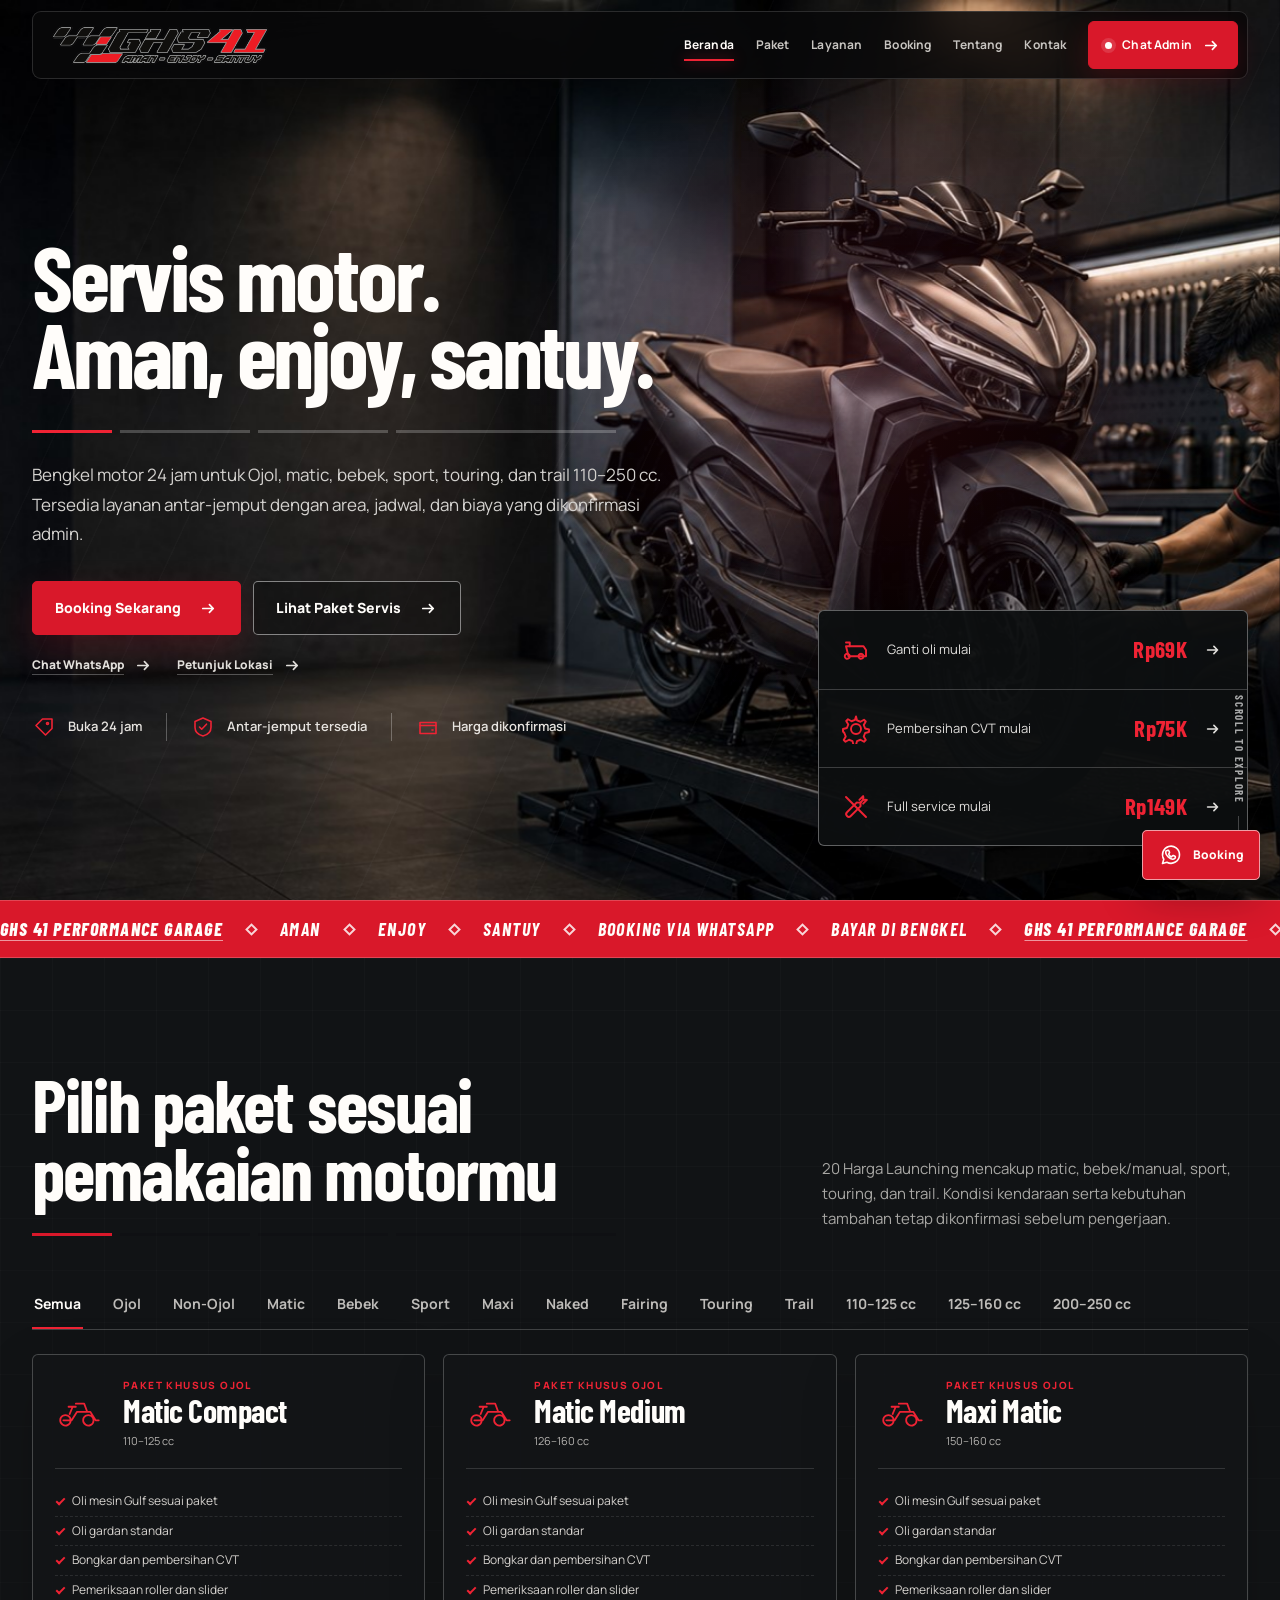
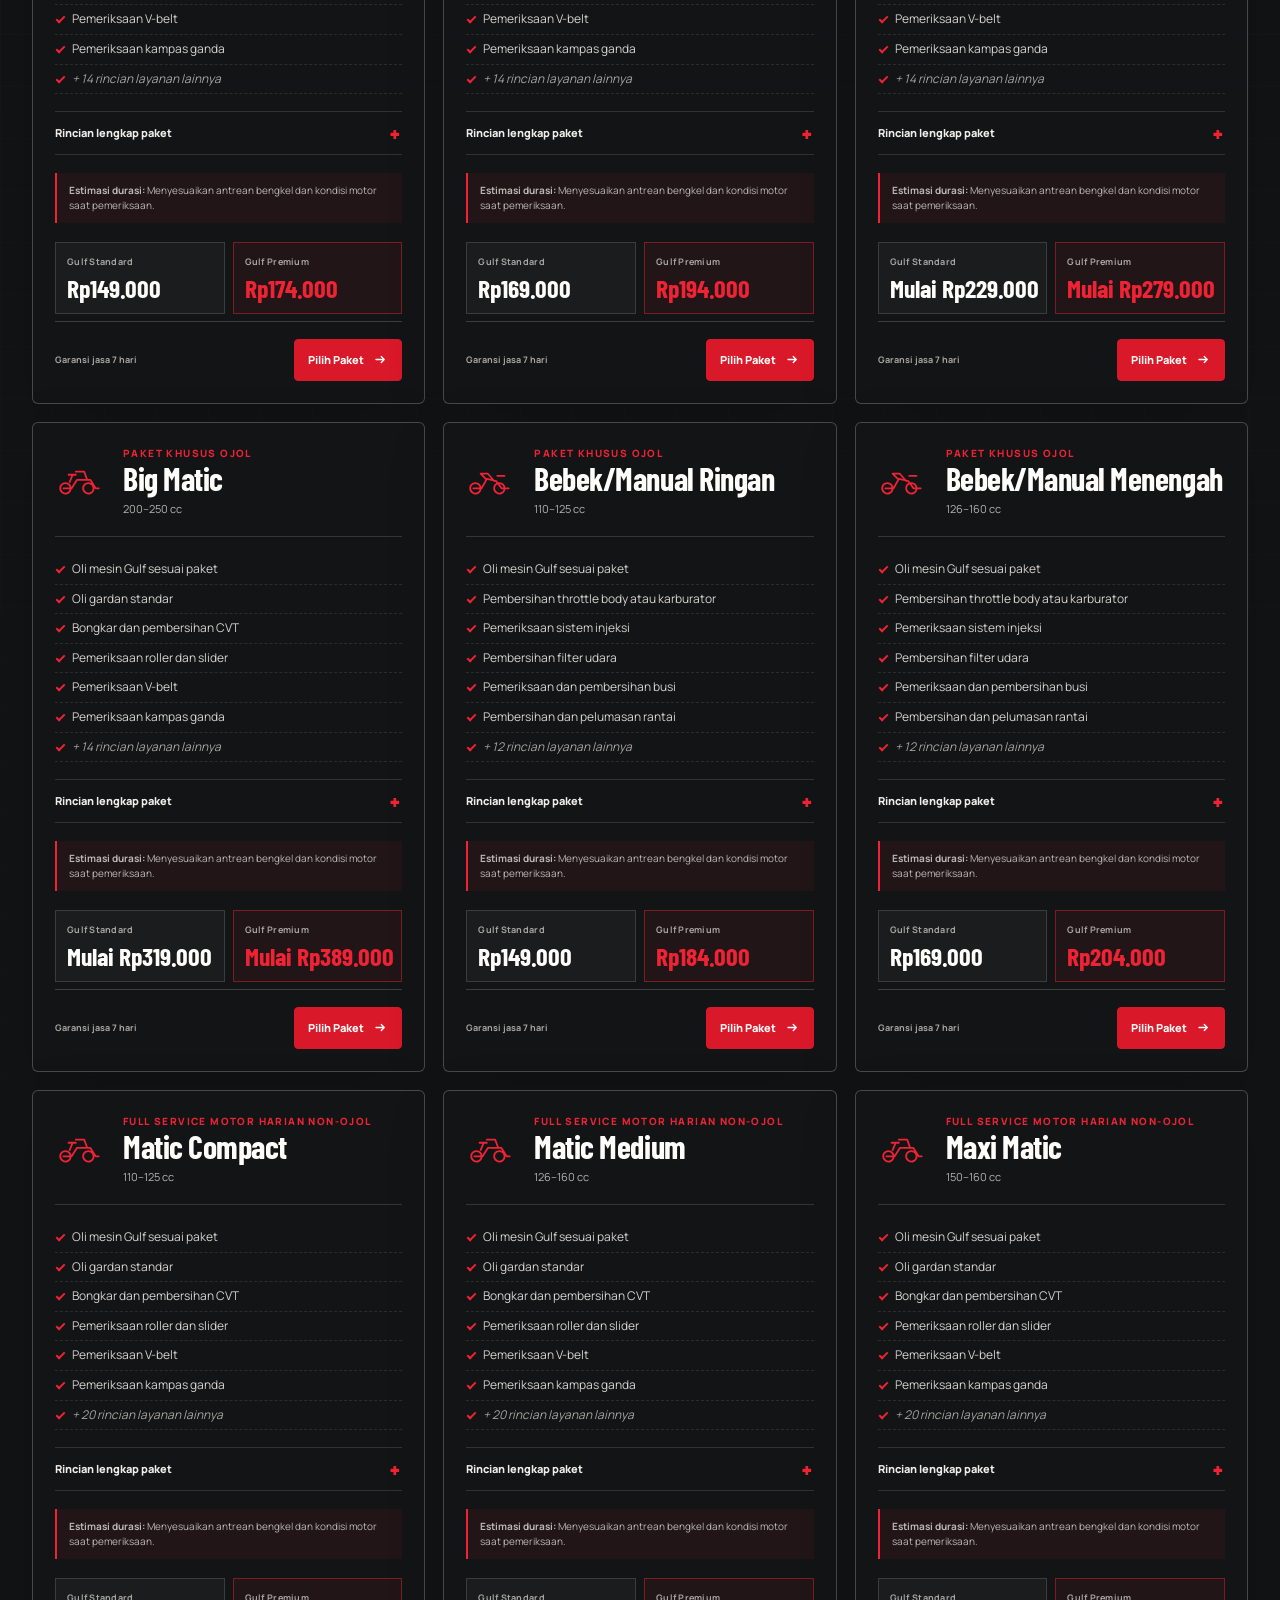
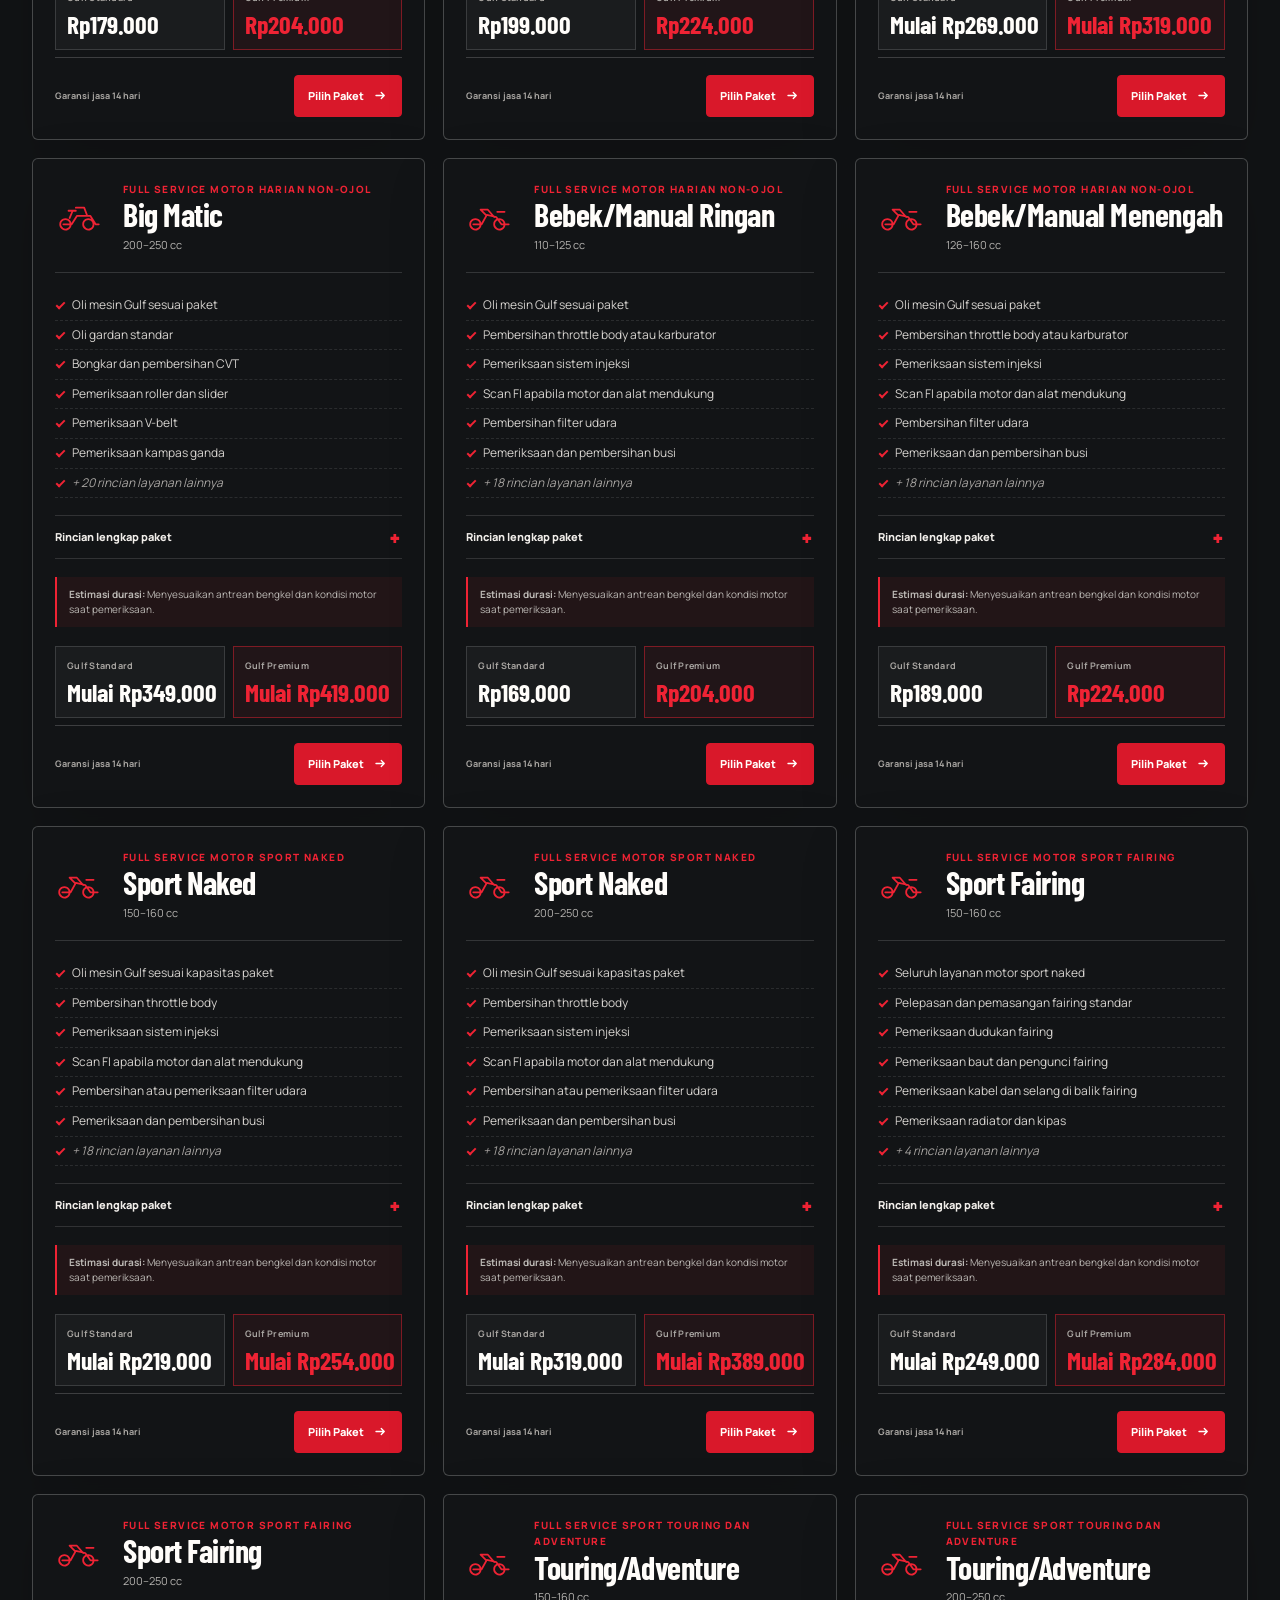
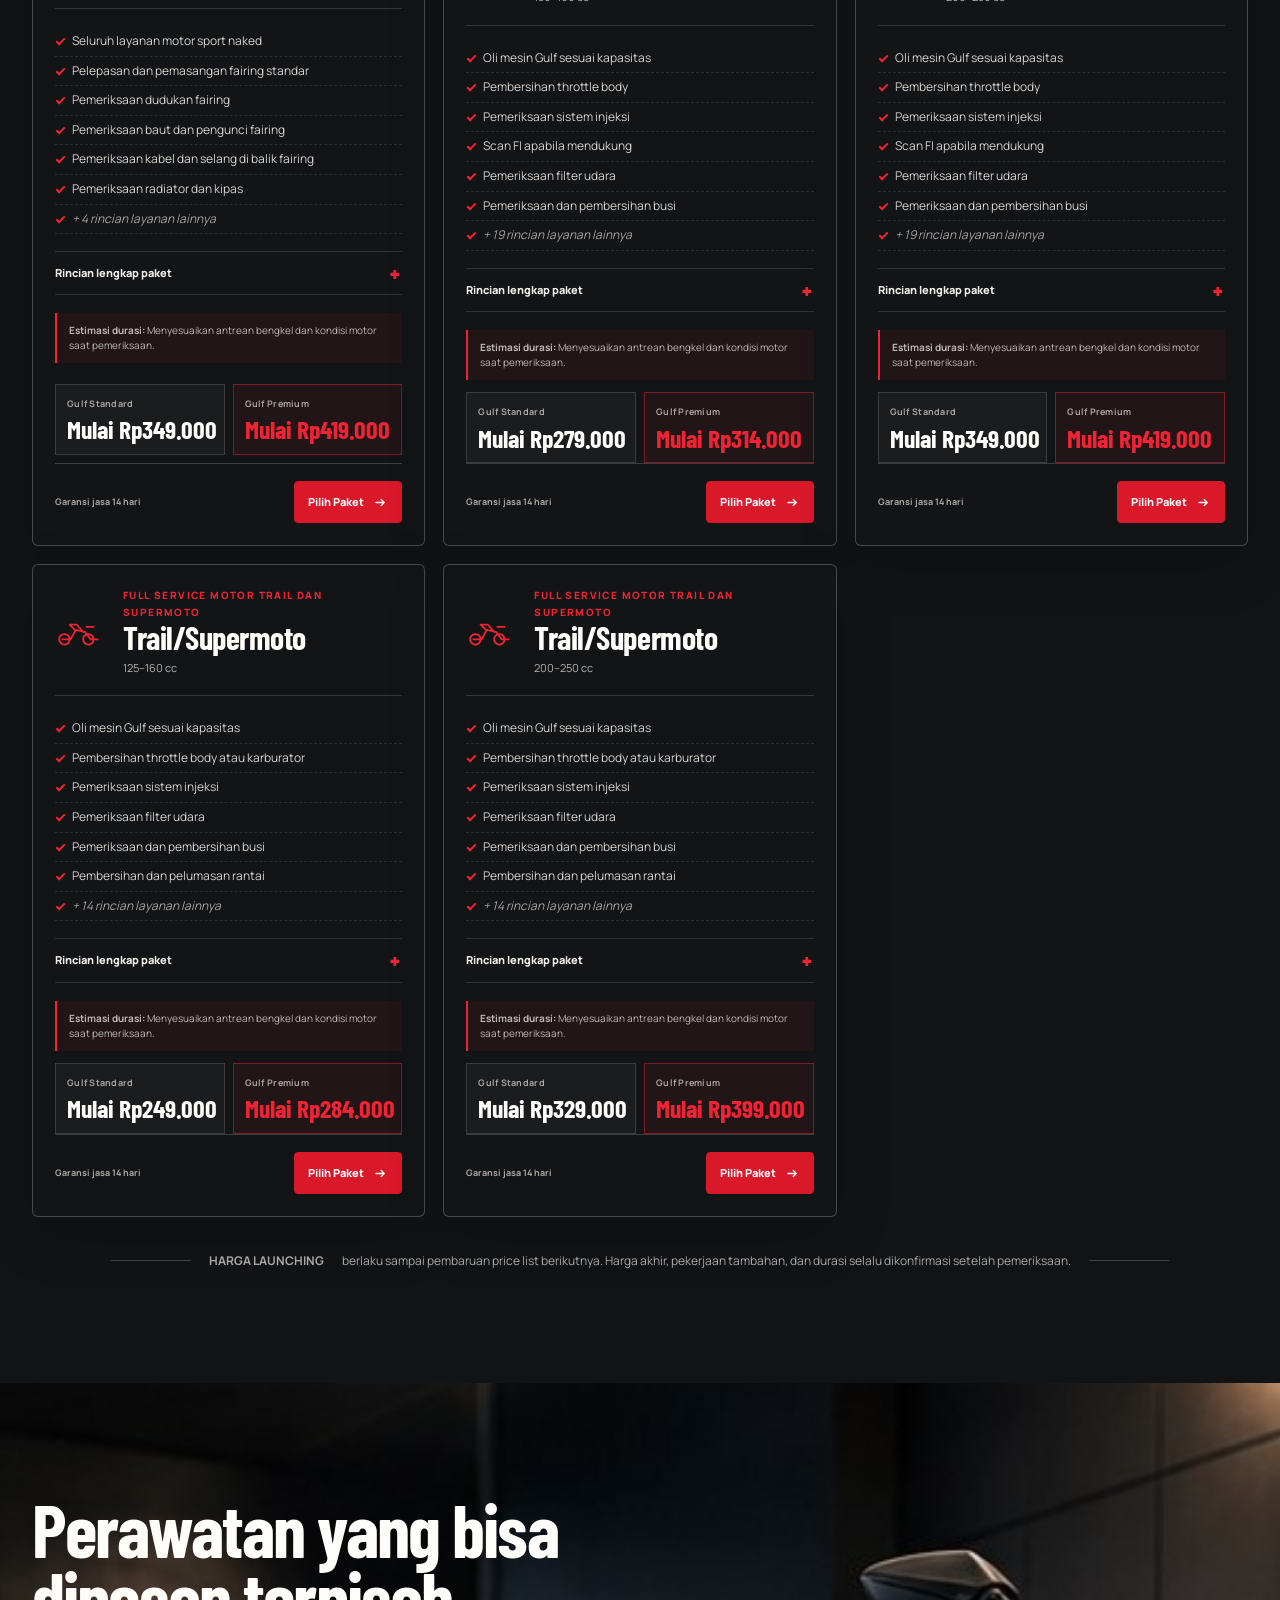
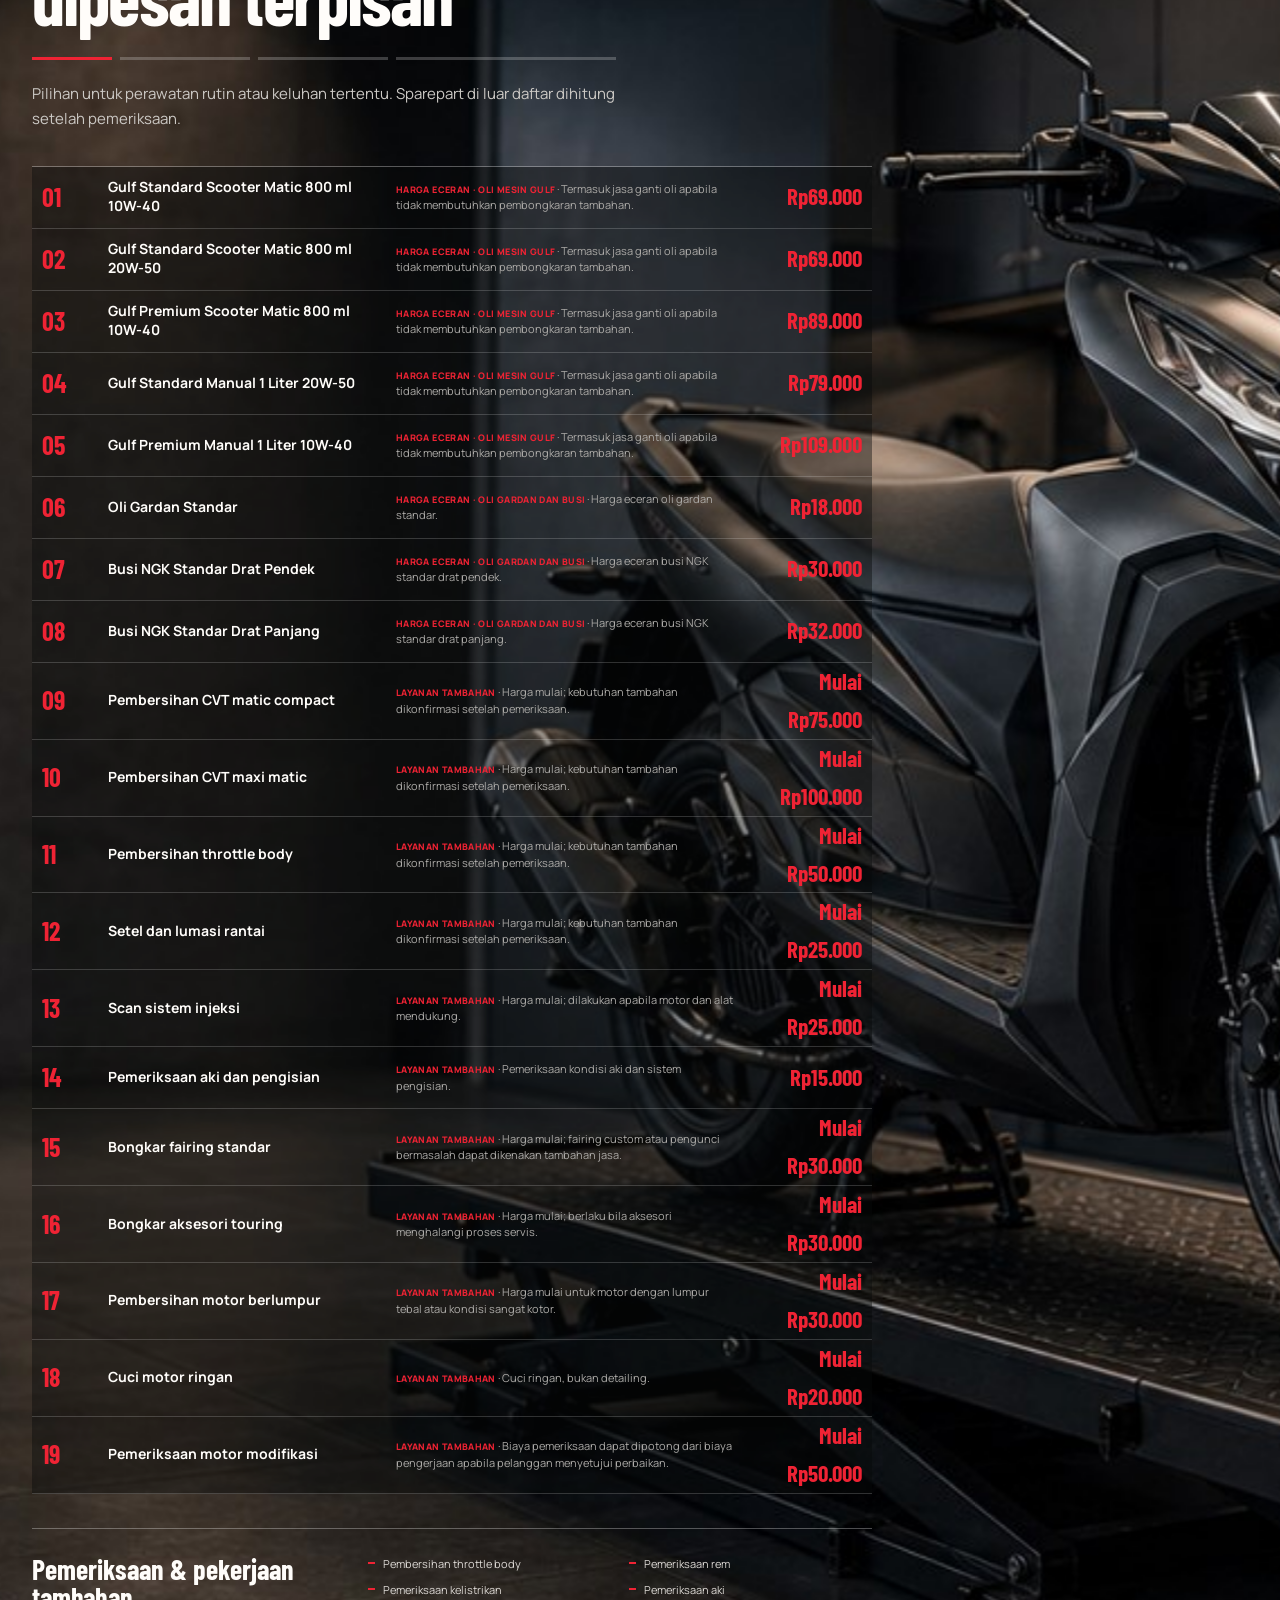
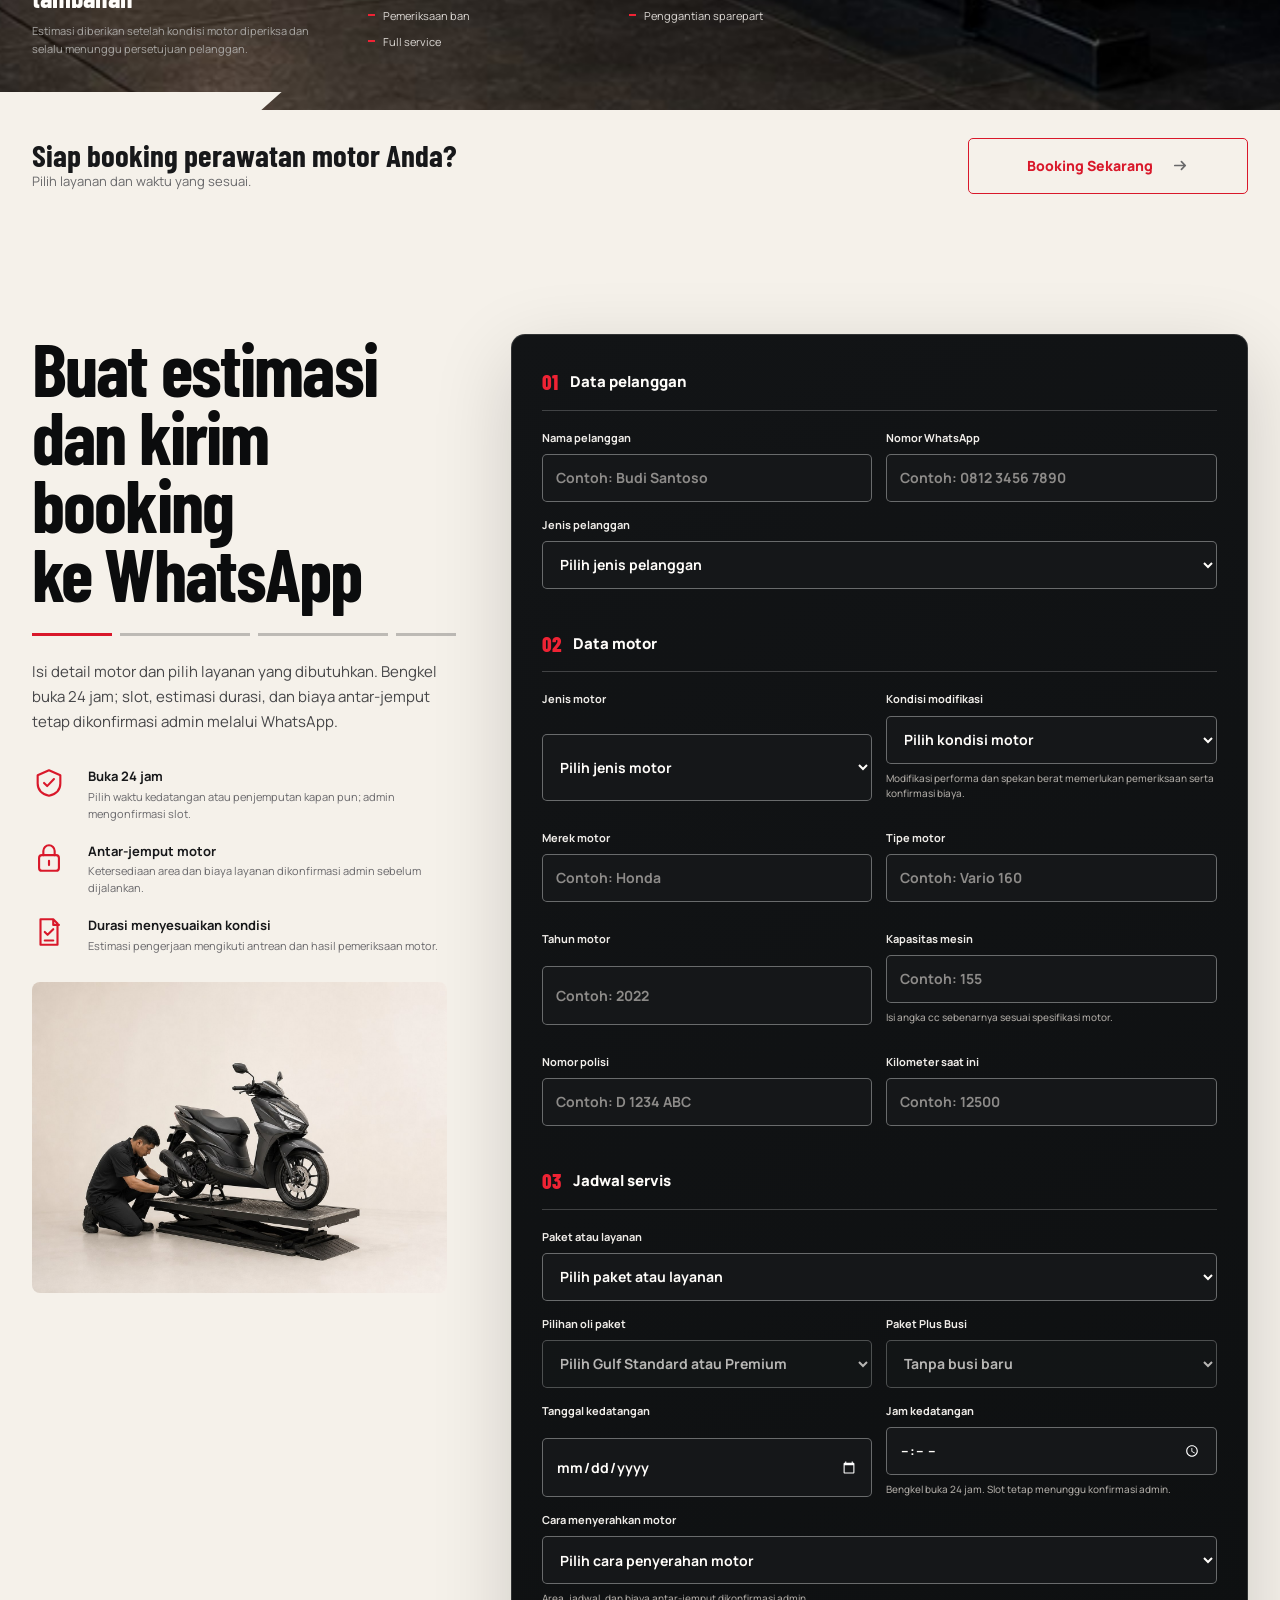
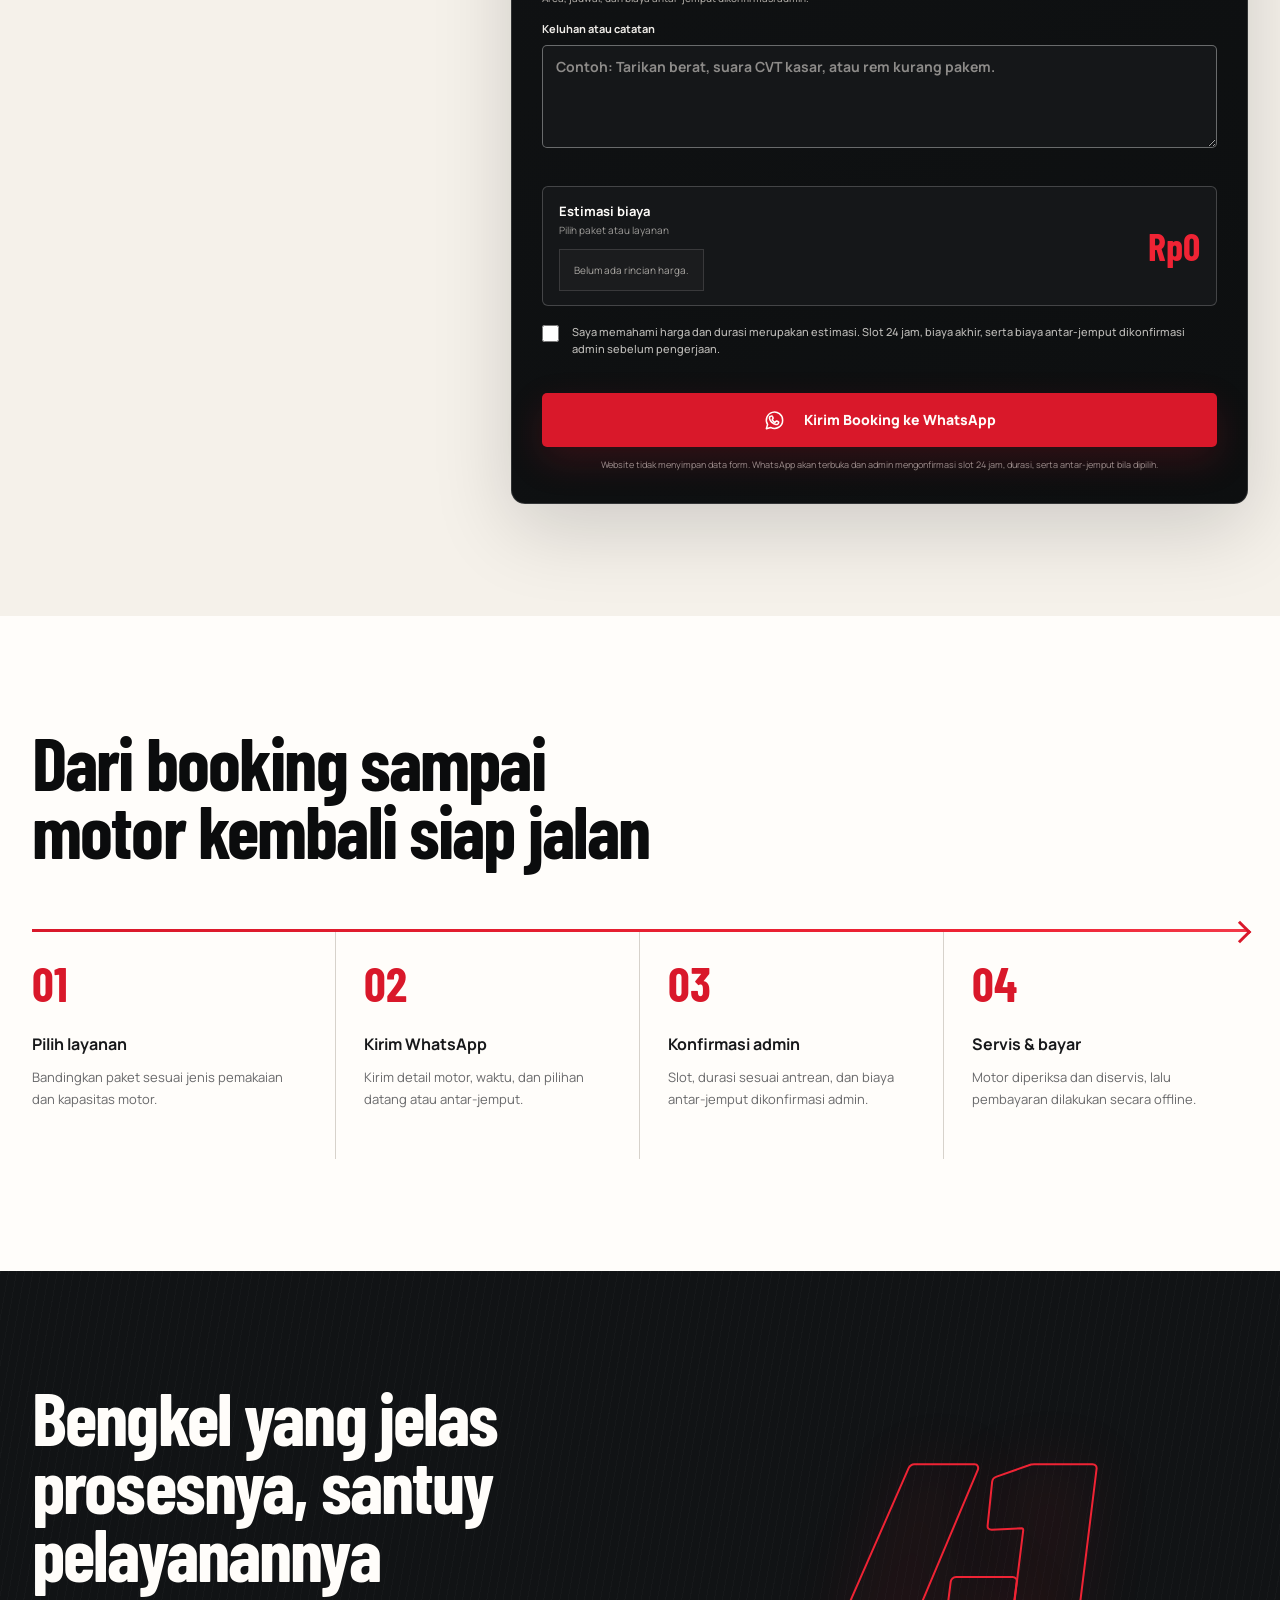
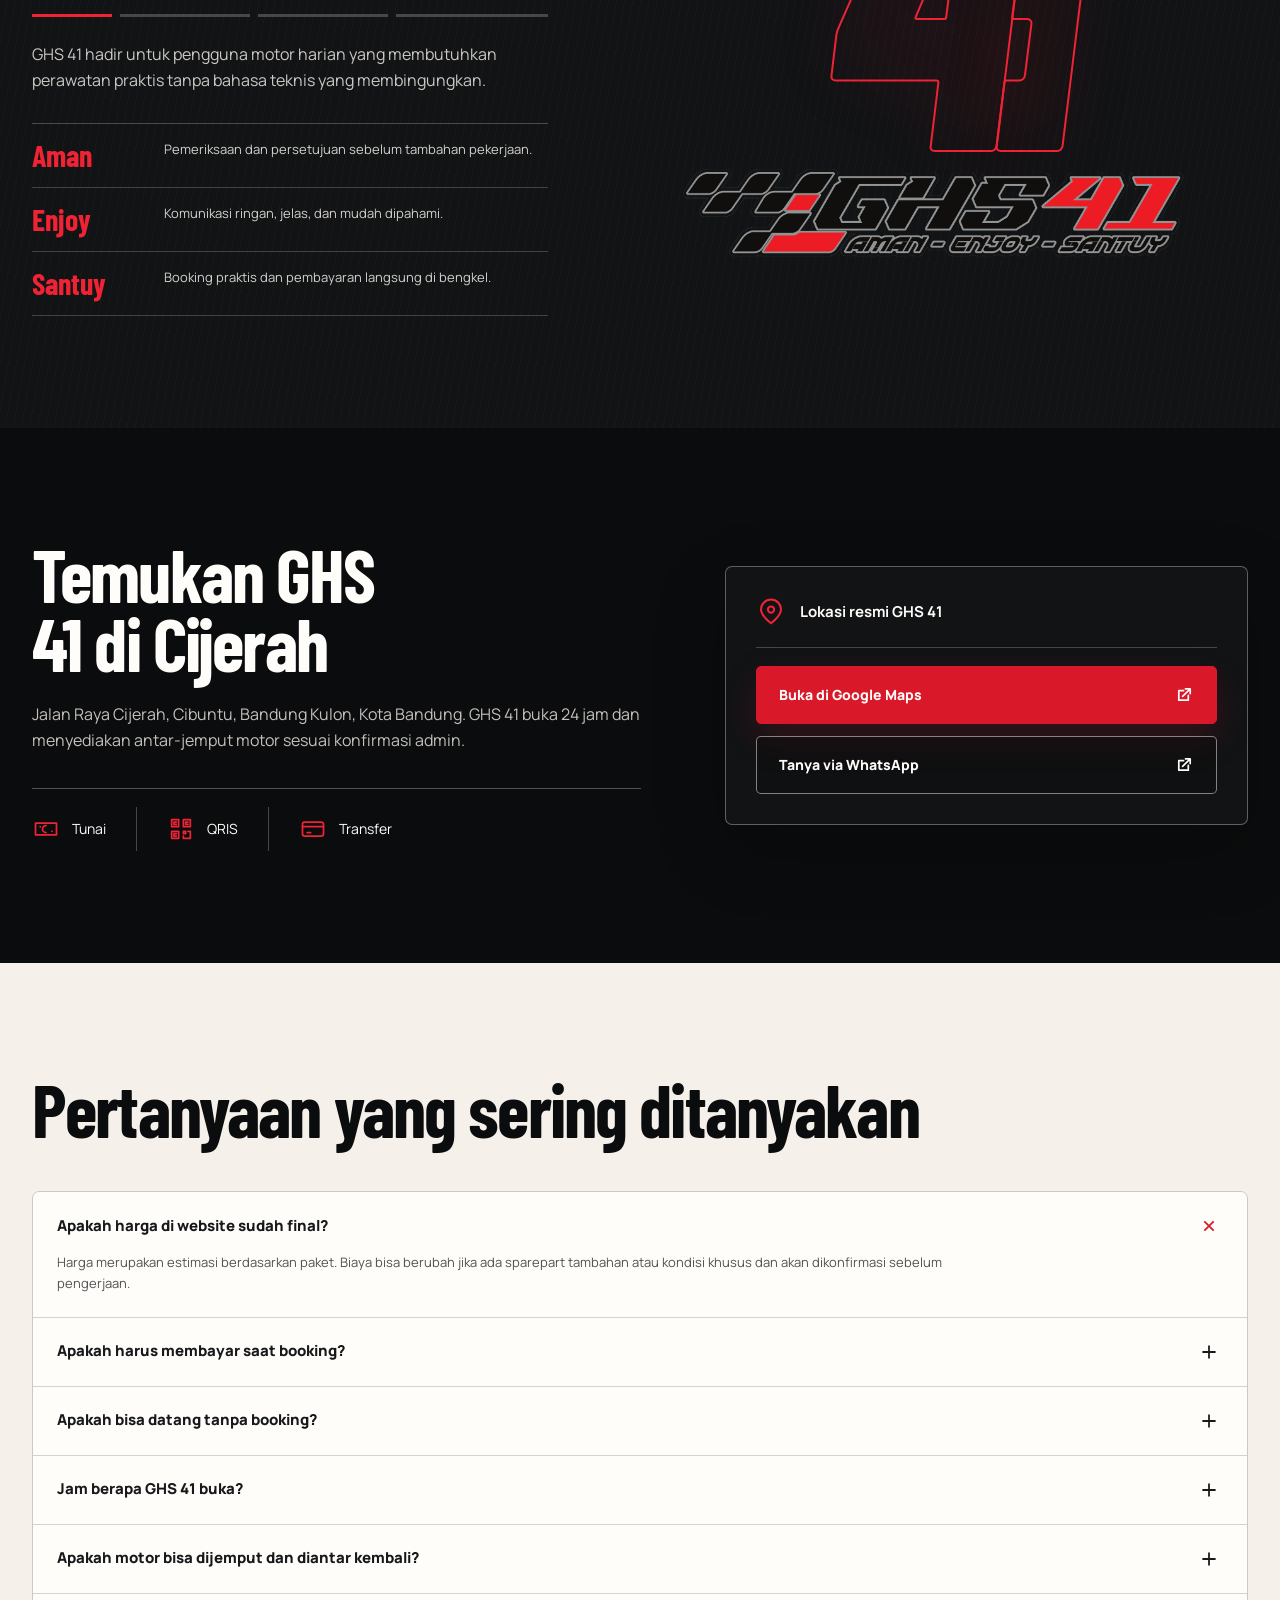
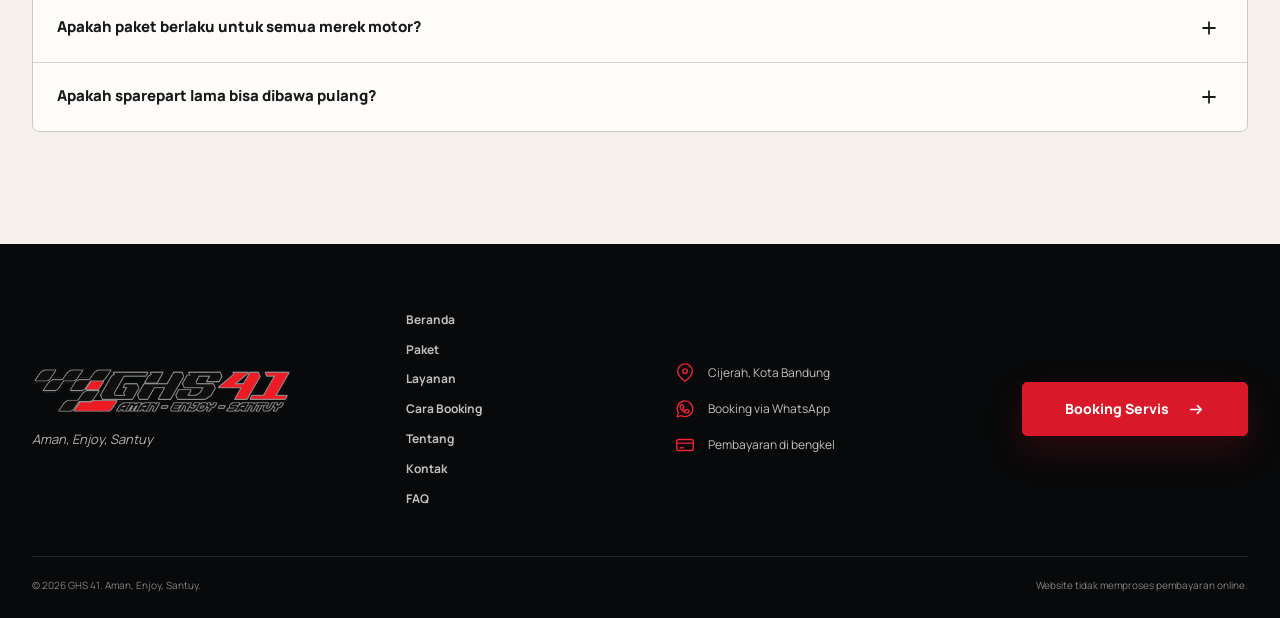
==== commit 1a4d745e: "Fix mobile booking and refresh service catalog" ====
--- a/index.html
+++ b/index.html
@@ -4,7 +4,7 @@
   <meta charset="utf-8">
   <meta name="viewport" content="width=device-width, initial-scale=1, viewport-fit=cover">
   <meta name="theme-color" content="#0b0c0d">
-  <meta name="description" content="GHS 41 adalah bengkel motor di Cijerah, Kota Bandung untuk Ojol dan Non-Ojol, melayani motor 110–250 cc dengan estimasi transparan dan booking WhatsApp.">
+  <meta name="description" content="GHS 41 adalah bengkel motor 24 jam di Cijerah, Kota Bandung untuk Ojol dan Non-Ojol, melayani motor 110–250 cc, booking WhatsApp, serta antar-jemput sesuai konfirmasi admin.">
   <meta name="keywords" content="GHS 41, bengkel motor, servis motor, bengkel Cijerah, bengkel Bandung, servis ojol, ganti oli, servis CVT, tune up motor">
   <meta name="author" content="GHS 41">
   <meta property="og:type" content="website">
@@ -31,12 +31,13 @@
     "@context": "https://schema.org",
     "@type": "MotorcycleRepair",
     "name": "GHS 41",
-    "description": "Bengkel motor untuk Ojol dan Non-Ojol, melayani motor 110–250 cc dengan booking WhatsApp dan pembayaran di bengkel.",
+    "description": "Bengkel motor 24 jam untuk Ojol dan Non-Ojol, melayani motor 110–250 cc dengan booking WhatsApp, antar-jemput sesuai konfirmasi admin, dan pembayaran di bengkel.",
     "url": "https://ghs41.github.io/",
     "image": "https://ghs41.github.io/assets/images/hero-workshop-premium.jpg",
     "logo": "https://ghs41.github.io/assets/images/logo-ghs41-optimized.png",
     "telephone": "+62-813-9554-6714",
-    "priceRange": "Rp15.000–Rp359.000+",
+    "openingHours": "Mo-Su 00:00-23:59",
+    "priceRange": "Rp15.000–Rp419.000+",
     "currenciesAccepted": "IDR",
     "paymentAccepted": "Tunai, QRIS, Transfer",
     "hasMap": "https://www.google.com/maps/place/GHS41/@-6.917235,107.5681643,17z/data=!3m1!4b1!4m6!3m5!1s0x2e68e57f4f86bb5b:0x88898e3045abe7a5!8m2!3d-6.917235!4d107.5707392!16s%2Fg%2F11jnsh2x7j?hl=id&entry=ttu",
@@ -62,7 +63,7 @@
   <header class="site-header" id="beranda">
     <div class="container header-inner">
       <a class="brand" href="index.html" aria-label="GHS 41 — kembali ke beranda">
-        <img src="assets/images/logo-ghs41-optimized.png" width="1600" height="289" alt="GHS 41 — Aman, Enjoy, Santuy">
+        <img src="assets/images/logo-ghs41-optimized.png" width="1600" height="289" fetchpriority="high" alt="GHS 41 — Aman, Enjoy, Santuy">
       </a>
 
       <button class="nav-toggle" type="button" aria-expanded="false" aria-controls="main-nav" aria-label="Buka menu navigasi">
@@ -91,7 +92,7 @@
         <div class="hero-copy reveal">
           <h1 id="hero-title">Servis motor.<br>Aman, enjoy, santuy.</h1>
           <div class="speed-rule" aria-hidden="true"><span></span><span></span><span></span><span></span></div>
-          <p>Perawatan motor harian, Ojol, matic, bebek, dan sport 110–250 cc dengan estimasi transparan dan konfirmasi sebelum pengerjaan.</p>
+          <p>Bengkel motor 24 jam untuk Ojol, matic, bebek, sport, touring, dan trail 110–250 cc. Tersedia layanan antar-jemput dengan area, jadwal, dan biaya yang dikonfirmasi admin.</p>
 
           <div class="hero-actions">
             <a class="btn btn-primary" href="booking.html">Booking Sekarang <span class="arrow-icon" aria-hidden="true"><svg viewBox="0 0 20 20"><path d="M4 10h11M11 6l4 4-4 4"/></svg></span></a>
@@ -103,18 +104,18 @@
             <a data-ghs41-map href="https://www.google.com/maps/place/GHS41/@-6.917235,107.5681643,17z/data=!3m1!4b1!4m6!3m5!1s0x2e68e57f4f86bb5b:0x88898e3045abe7a5!8m2!3d-6.917235!4d107.5707392!16s%2Fg%2F11jnsh2x7j?hl=id&amp;entry=ttu&amp;g_ep=EgoyMDI2MDcyOS4wIKXMDSoASAFQAw%3D%3D" target="_blank" rel="noopener noreferrer">Petunjuk Lokasi <span class="arrow-icon" aria-hidden="true"><svg viewBox="0 0 20 20"><path d="M4 10h11M11 6l4 4-4 4"/></svg></span></a>
           </div>
 
-          <div class="hero-trust" aria-label="Komitmen layanan GHS 41">
-            <div>
+          <div class="hero-trust" role="list" aria-label="Komitmen layanan GHS 41">
+            <div role="listitem">
               <svg viewBox="0 0 24 24" aria-hidden="true"><path d="M4 10.5 10.5 4H20v9.5L13.5 20 4 10.5Z"/><circle cx="15.5" cy="8.5" r="1"/></svg>
-              <span>Harga transparan</span>
-            </div>
-            <div>
+              <span>Buka 24 jam</span>
+            </div>
+            <div role="listitem">
               <svg viewBox="0 0 24 24" aria-hidden="true"><path d="m12 3 8 3.5v5.8c0 4.4-3.1 7.5-8 8.7-4.9-1.2-8-4.3-8-8.7V6.5L12 3Z"/><path d="m8.5 12 2.2 2.2 4.8-5"/></svg>
-              <span>Konfirmasi dahulu</span>
-            </div>
-            <div>
+              <span>Antar-jemput tersedia</span>
+            </div>
+            <div role="listitem">
               <svg viewBox="0 0 24 24" aria-hidden="true"><path d="M4 7.5h16v11H4z"/><path d="M4 10.5h16M16 15h1"/></svg>
-              <span>Bayar di bengkel</span>
+              <span>Harga dikonfirmasi</span>
             </div>
           </div>
         </div>
@@ -146,7 +147,7 @@
             <h2 id="packages-title">Pilih paket sesuai<br>pemakaian motormu</h2>
             <div class="speed-rule dark" aria-hidden="true"><span></span><span></span><span></span><span></span></div>
           </div>
-          <p>Harga paket adalah estimasi awal. Kondisi kendaraan dan kebutuhan sparepart tambahan akan dikonfirmasi sebelum pengerjaan.</p>
+          <p>20 Harga Launching mencakup matic, bebek/manual, sport, touring, dan trail. Kondisi kendaraan serta kebutuhan tambahan tetap dikonfirmasi sebelum pengerjaan.</p>
         </div>
 
         <div class="filter-bar reveal" role="group" aria-label="Filter paket servis">
@@ -156,39 +157,27 @@
           <button class="filter-btn" data-filter="matic" type="button" aria-pressed="false">Matic</button>
           <button class="filter-btn" data-filter="bebek" type="button" aria-pressed="false">Bebek</button>
           <button class="filter-btn" data-filter="sport" type="button" aria-pressed="false">Sport</button>
+          <button class="filter-btn" data-filter="maxi" type="button" aria-pressed="false">Maxi</button>
+          <button class="filter-btn" data-filter="naked" type="button" aria-pressed="false">Naked</button>
+          <button class="filter-btn" data-filter="fairing" type="button" aria-pressed="false">Fairing</button>
+          <button class="filter-btn" data-filter="touring" type="button" aria-pressed="false">Touring</button>
+          <button class="filter-btn" data-filter="trail" type="button" aria-pressed="false">Trail</button>
           <button class="filter-btn" data-filter="cc-110" type="button" aria-pressed="false">110–125 cc</button>
-          <button class="filter-btn" data-filter="cc-150" type="button" aria-pressed="false">126–160 cc</button>
-          <button class="filter-btn" data-filter="cc-250" type="button" aria-pressed="false">161–250 cc</button>
+          <button class="filter-btn" data-filter="cc-150" type="button" aria-pressed="false">125–160 cc</button>
+          <button class="filter-btn" data-filter="cc-250" type="button" aria-pressed="false">200–250 cc</button>
         </div>
 
         <div class="package-grid" id="package-grid" aria-live="polite" aria-busy="true">
-          <p class="catalog-loading" data-catalog-status>Menyiapkan 12 pilihan paket Full Service…</p>
+          <p class="catalog-loading" data-catalog-status>Menyiapkan 20 pilihan paket Full Service…</p>
         </div>
         <noscript>
           <div class="noscript-catalog">
-            <h3>Ringkasan harga Paket Full Service</h3>
-            <table>
-              <thead><tr><th scope="col">Pelanggan / motor</th><th scope="col">Kapasitas</th><th scope="col">Gulf Standard</th><th scope="col">Gulf Premium</th></tr></thead>
-              <tbody>
-                <tr><th scope="row">Ojol Matic</th><td>110–125 cc</td><td>Rp149.000</td><td>Rp174.000</td></tr>
-                <tr><th scope="row">Ojol Matic</th><td>126–160 cc</td><td>Rp169.000</td><td>Rp194.000</td></tr>
-                <tr><th scope="row">Ojol Matic</th><td>161–250 cc</td><td>Mulai Rp259.000</td><td>Mulai Rp309.000</td></tr>
-                <tr><th scope="row">Ojol Bebek/Manual</th><td>110–125 cc</td><td>Rp149.000</td><td>Rp184.000</td></tr>
-                <tr><th scope="row">Ojol Bebek/Manual</th><td>126–160 cc</td><td>Rp169.000</td><td>Rp204.000</td></tr>
-                <tr><th scope="row">Ojol Bebek/Manual</th><td>161–250 cc</td><td>Mulai Rp259.000</td><td>Mulai Rp329.000</td></tr>
-                <tr><th scope="row">Non-Ojol Matic</th><td>110–125 cc</td><td>Rp179.000</td><td>Rp204.000</td></tr>
-                <tr><th scope="row">Non-Ojol Matic</th><td>126–160 cc</td><td>Rp199.000</td><td>Rp224.000</td></tr>
-                <tr><th scope="row">Non-Ojol Matic</th><td>161–250 cc</td><td>Mulai Rp299.000</td><td>Mulai Rp349.000</td></tr>
-                <tr><th scope="row">Non-Ojol Bebek/Manual</th><td>110–125 cc</td><td>Rp169.000</td><td>Rp204.000</td></tr>
-                <tr><th scope="row">Non-Ojol Bebek/Manual</th><td>126–160 cc</td><td>Rp189.000</td><td>Rp224.000</td></tr>
-                <tr><th scope="row">Non-Ojol Bebek/Manual</th><td>161–250 cc</td><td>Mulai Rp289.000</td><td>Mulai Rp359.000</td></tr>
-              </tbody>
-            </table>
-            <p>Tambah busi dalam paket: NGK drat pendek +Rp29.000 atau drat panjang +Rp31.000. Busi dan sparepart pengganti tidak termasuk kecuali dipilih. Harga khusus Ojol berlaku dengan menunjukkan akun driver aktif.</p>
+            <h3>Price list membutuhkan JavaScript</h3>
+            <p>Aktifkan JavaScript untuk melihat seluruh 20 Harga Launching tanpa risiko menampilkan salinan harga lama. Anda juga dapat <a href="https://wa.me/6281395546714?text=Halo%20GHS%2041%2C%20saya%20ingin%20meminta%20price%20list%20launching%20terbaru." target="_blank" rel="noopener noreferrer">meminta price list terbaru melalui WhatsApp</a>.</p>
           </div>
         </noscript>
 
-        <p class="package-note reveal">Paket sudah termasuk jasa servis. Harga dapat berubah setelah pemeriksaan dan selalu dikonfirmasi lebih dulu.</p>
+        <p class="package-note reveal"><strong>HARGA LAUNCHING</strong> berlaku sampai pembaruan price list berikutnya. Harga akhir, pekerjaan tambahan, dan durasi selalu dikonfirmasi setelah pemeriksaan.</p>
       </div>
     </section>
 
@@ -255,15 +244,15 @@
         <div class="booking-info reveal">
           <h2 id="booking-title">Buat estimasi dan kirim booking ke WhatsApp</h2>
           <div class="speed-rule dark" aria-hidden="true"><span></span><span></span><span></span><span></span></div>
-          <p>Isi detail motor dan pilih layanan yang dibutuhkan. Admin GHS 41 akan mengonfirmasi estimasi biaya dan jadwal servis melalui WhatsApp.</p>
+          <p>Isi detail motor dan pilih layanan yang dibutuhkan. Bengkel buka 24 jam; slot, estimasi durasi, dan biaya antar-jemput tetap dikonfirmasi admin melalui WhatsApp.</p>
 
           <div class="booking-points">
-            <div><svg viewBox="0 0 24 24" aria-hidden="true"><path d="m12 3 8 3.5v5.8c0 4.4-3.1 7.5-8 8.7-4.9-1.2-8-4.3-8-8.7V6.5L12 3Z"/><path d="m8.5 12 2.2 2.2 4.8-5"/></svg><p><strong>Tanpa pembayaran online</strong><span>Semua pembayaran dilakukan di bengkel setelah konfirmasi.</span></p></div>
-            <div><svg viewBox="0 0 24 24" aria-hidden="true"><rect x="5" y="10" width="14" height="11" rx="2"/><path d="M8 10V7a4 4 0 0 1 8 0v3M12 14v3"/></svg><p><strong>Data tidak disimpan</strong><span>Form hanya menyusun pesan WhatsApp dan tidak menyimpan data Anda.</span></p></div>
-            <div><svg viewBox="0 0 24 24" aria-hidden="true"><path d="M6 3h9l3 3v15H6zM15 3v4h4M9 12l2 2 4-4M9 18h6"/></svg><p><strong>Biaya tambahan dikonfirmasi</strong><span>Kebutuhan lain disetujui melalui WhatsApp sebelum dikerjakan.</span></p></div>
-          </div>
-
-          <img class="booking-image" src="assets/images/booking-workshop-premium.jpg" width="1448" height="1086" alt="Mekanik GHS 41 memeriksa motor di atas lift servis" loading="lazy">
+            <div><svg viewBox="0 0 24 24" aria-hidden="true"><path d="m12 3 8 3.5v5.8c0 4.4-3.1 7.5-8 8.7-4.9-1.2-8-4.3-8-8.7V6.5L12 3Z"/><path d="m8.5 12 2.2 2.2 4.8-5"/></svg><p><strong>Buka 24 jam</strong><span>Pilih waktu kedatangan atau penjemputan kapan pun; admin mengonfirmasi slot.</span></p></div>
+            <div><svg viewBox="0 0 24 24" aria-hidden="true"><rect x="5" y="10" width="14" height="11" rx="2"/><path d="M8 10V7a4 4 0 0 1 8 0v3M12 14v3"/></svg><p><strong>Antar-jemput motor</strong><span>Ketersediaan area dan biaya layanan dikonfirmasi admin sebelum dijalankan.</span></p></div>
+            <div><svg viewBox="0 0 24 24" aria-hidden="true"><path d="M6 3h9l3 3v15H6zM15 3v4h4M9 12l2 2 4-4M9 18h6"/></svg><p><strong>Durasi menyesuaikan kondisi</strong><span>Estimasi pengerjaan mengikuti antrean dan hasil pemeriksaan motor.</span></p></div>
+          </div>
+
+          <img class="booking-image booking-image-compact" src="assets/images/booking-workshop-premium.jpg" width="1448" height="1086" alt="Mekanik GHS 41 memeriksa motor di atas lift servis" loading="lazy">
         </div>
 
         <form class="booking-form reveal" id="booking-form" novalidate>
@@ -293,29 +282,41 @@
                 <select id="motor-type" name="motorType" required>
                   <option value="">Pilih jenis motor</option>
                   <option>Matic</option>
-                  <option>Bebek</option>
-                  <option>Sport</option>
+                  <option>Bebek/Manual</option>
+                  <option>Sport Naked</option>
+                  <option>Sport Fairing</option>
+                  <option>Sport Touring/Adventure</option>
+                  <option>Trail/Supermoto</option>
                 </select>
               </label>
-              <label for="motor-model">Merek dan tipe motor
-                <input id="motor-model" type="text" name="motor" placeholder="Contoh: Honda Vario 160" required>
+              <label for="modification-level">Kondisi modifikasi
+                <select id="modification-level" name="modificationLevel" aria-describedby="modification-level-hint" required>
+                  <option value="">Pilih kondisi motor</option>
+                  <option value="standard">Standar / tanpa modifikasi</option>
+                  <option value="light">Modifikasi ringan</option>
+                  <option value="performance">Modifikasi performa</option>
+                  <option value="heavy">Spekan berat / kompetisi</option>
+                </select>
+                <span class="form-hint" id="modification-level-hint">Modifikasi performa dan spekan berat memerlukan pemeriksaan serta konfirmasi biaya.</span>
+              </label>
+              <label for="motor-brand">Merek motor
+                <input id="motor-brand" type="text" name="brand" placeholder="Contoh: Honda" required>
+              </label>
+              <label for="motor-model">Tipe motor
+                <input id="motor-model" type="text" name="model" placeholder="Contoh: Vario 160" required>
               </label>
               <label for="motor-year">Tahun motor
                 <input id="motor-year" type="number" name="year" min="1980" max="2100" step="1" inputmode="numeric" placeholder="Contoh: 2022" required>
               </label>
               <label for="motor-cc">Kapasitas mesin
-                <select id="motor-cc" name="cc" required>
-                  <option value="">Pilih kapasitas mesin</option>
-                  <option>110–125 cc</option>
-                  <option>126–160 cc</option>
-                  <option>161–250 cc</option>
-                </select>
+                <input id="motor-cc" type="number" name="cc" min="50" max="250" step="1" inputmode="numeric" aria-describedby="motor-cc-hint" placeholder="Contoh: 155" required>
+                <span class="form-hint" id="motor-cc-hint">Isi angka cc sebenarnya sesuai spesifikasi motor.</span>
               </label>
               <label for="motor-plate">Nomor polisi
-                <input id="motor-plate" type="text" name="plate" placeholder="Contoh: D 1234 ABC">
+                <input id="motor-plate" type="text" name="plate" autocomplete="off" placeholder="Contoh: D 1234 ABC" required>
               </label>
               <label for="motor-odometer">Kilometer saat ini
-                <input id="motor-odometer" type="number" name="odometer" min="0" step="1" inputmode="numeric" placeholder="Contoh: 12500">
+                <input id="motor-odometer" type="number" name="odometer" min="0" step="1" inputmode="numeric" placeholder="Contoh: 12500" required>
               </label>
             </div>
           </fieldset>
@@ -346,18 +347,25 @@
                 <input id="booking-date" type="date" name="date" required>
               </label>
               <label for="booking-time">Jam kedatangan
-                <select id="booking-time" name="time" required>
-                  <option value="">Pilih jam kedatangan</option>
-                  <option>08.00</option><option>09.00</option><option>10.00</option>
-                  <option>11.00</option><option>12.00</option><option>13.00</option>
-                  <option>14.00</option><option>15.00</option><option>16.00</option>
-                  <option>17.00</option><option>18.00</option><option>19.00</option>
-                </select>
-              </label>
-            </div>
+                <input id="booking-time" type="time" name="time" step="900" aria-describedby="booking-time-hint" required>
+                <span class="form-hint" id="booking-time-hint">Bengkel buka 24 jam. Slot tetap menunggu konfirmasi admin.</span>
+              </label>
+            </div>
+
+            <label for="arrival-mode">Cara menyerahkan motor
+              <select id="arrival-mode" name="arrivalMode" aria-describedby="arrival-mode-hint" required>
+                <option value="">Pilih cara penyerahan motor</option>
+                <option value="visit">Datang langsung ke bengkel</option>
+                <option value="pickup">Minta antar-jemput motor</option>
+              </select>
+              <span class="form-hint" id="arrival-mode-hint">Area, jadwal, dan biaya antar-jemput dikonfirmasi admin.</span>
+            </label>
+            <label id="pickup-address-field" for="pickup-address" hidden>Alamat lengkap penjemputan dan pengantaran
+              <textarea id="pickup-address" name="pickupAddress" rows="3" maxlength="400" autocomplete="street-address" placeholder="Tulis alamat, patokan, kecamatan, dan kota."></textarea>
+            </label>
 
             <label for="booking-notes">Keluhan atau catatan
-              <textarea id="booking-notes" name="complaint" rows="4" maxlength="300" placeholder="Contoh: Tarikan berat, suara CVT kasar, atau rem kurang pakem."></textarea>
+              <textarea id="booking-notes" name="complaint" rows="4" maxlength="300" placeholder="Contoh: Tarikan berat, suara CVT kasar, atau rem kurang pakem." required></textarea>
             </label>
           </fieldset>
 
@@ -368,7 +376,7 @@
 
           <label class="agreement" for="booking-agreement">
             <input id="booking-agreement" type="checkbox" name="agreement" required>
-            <span>Saya memahami harga ini merupakan estimasi. Biaya akhir dan sparepart tambahan dikonfirmasi sebelum pengerjaan.</span>
+            <span>Saya memahami harga dan durasi merupakan estimasi. Slot 24 jam, biaya akhir, serta biaya antar-jemput dikonfirmasi admin sebelum pengerjaan.</span>
           </label>
 
           <p class="form-error" id="form-error" role="alert" aria-live="assertive"></p>
@@ -376,7 +384,7 @@
             <svg class="whatsapp-icon" viewBox="0 0 24 24" aria-hidden="true"><path d="M20.5 11.7a8.5 8.5 0 0 1-12.6 7.5L3.5 20.5l1.3-4.3A8.5 8.5 0 1 1 20.5 11.7Z"/><path d="M8 7.8c.3-.6.6-.6.9-.6h.4c.2 0 .4.1.5.4l.7 1.7c.1.3.1.5-.1.7l-.6.8c-.2.2-.1.5.1.8.5.9 1.2 1.6 2.1 2.1.3.2.6.2.8-.1l.7-.9c.2-.3.5-.3.8-.2l1.7.8c.3.1.4.3.4.6 0 .7-.3 1.4-.9 1.8-.5.4-1.2.6-2 .5-1.1-.2-2.6-.8-4.3-2.3-1.3-1.2-2.2-2.7-2.4-3.8-.2-.9 0-1.7.4-2.3Z"/></svg>
             Kirim Booking ke WhatsApp
           </button>
-          <p class="form-footnote">WhatsApp akan terbuka dengan detail booking. Kirim pesan tersebut untuk menyelesaikan permintaan jadwal.</p>
+          <p class="form-footnote">Website tidak menyimpan data form. WhatsApp akan terbuka dan admin mengonfirmasi slot 24 jam, durasi, serta antar-jemput bila dipilih.</p>
         </form>
       </div>
     </section>
@@ -386,9 +394,9 @@
         <h2 class="reveal" id="process-title">Dari booking sampai<br>motor kembali siap jalan</h2>
         <ol class="process-rail">
           <li class="reveal"><span>01</span><h3>Pilih layanan</h3><p>Bandingkan paket sesuai jenis pemakaian dan kapasitas motor.</p></li>
-          <li class="reveal"><span>02</span><h3>Kirim WhatsApp</h3><p>Isi form, lalu kirim detail kendaraan dan jadwal.</p></li>
-          <li class="reveal"><span>03</span><h3>Pemeriksaan</h3><p>Mekanik memeriksa kondisi dan mengonfirmasi kebutuhan tambahan.</p></li>
-          <li class="reveal"><span>04</span><h3>Bayar di bengkel</h3><p>Selesaikan pembayaran setelah pekerjaan dikonfirmasi.</p></li>
+          <li class="reveal"><span>02</span><h3>Kirim WhatsApp</h3><p>Kirim detail motor, waktu, dan pilihan datang atau antar-jemput.</p></li>
+          <li class="reveal"><span>03</span><h3>Konfirmasi admin</h3><p>Slot, durasi sesuai antrean, dan biaya antar-jemput dikonfirmasi admin.</p></li>
+          <li class="reveal"><span>04</span><h3>Servis &amp; bayar</h3><p>Motor diperiksa dan diservis, lalu pembayaran dilakukan secara offline.</p></li>
         </ol>
       </div>
     </section>
@@ -416,11 +424,11 @@
       <div class="container location-layout">
         <div class="location-copy reveal">
           <h2 id="location-title">Temukan GHS 41 di Cijerah</h2>
-          <p>Jalan Raya Cijerah, Cibuntu, Bandung Kulon, Kota Bandung. Buka pin resmi GHS 41 untuk membuat rute perjalanan.</p>
-          <div class="payment-methods" aria-label="Metode pembayaran">
-            <span><svg viewBox="0 0 24 24" aria-hidden="true"><path d="M3 7h18v10H3zM7 10h.1M17 14h.1M12 9a3 3 0 1 0 0 6"/></svg>Tunai</span>
-            <span><svg viewBox="0 0 24 24" aria-hidden="true"><path d="M4 4h6v6H4zM14 4h6v6h-6zM4 14h6v6H4zM14 14h2v2h-2zM18 14h2v6h-6v-2M8 6H6v2h2M18 6h-2v2h2M8 16H6v2h2"/></svg>QRIS</span>
-            <span><svg viewBox="0 0 24 24" aria-hidden="true"><rect x="3" y="6" width="18" height="12" rx="2"/><path d="M3 10h18M7 15h3"/></svg>Transfer</span>
+          <p>Jalan Raya Cijerah, Cibuntu, Bandung Kulon, Kota Bandung. GHS 41 buka 24 jam dan menyediakan antar-jemput motor sesuai konfirmasi admin.</p>
+          <div class="payment-methods" role="list" aria-label="Metode pembayaran">
+            <span role="listitem"><svg viewBox="0 0 24 24" aria-hidden="true"><path d="M3 7h18v10H3zM7 10h.1M17 14h.1M12 9a3 3 0 1 0 0 6"/></svg>Tunai</span>
+            <span role="listitem"><svg viewBox="0 0 24 24" aria-hidden="true"><path d="M4 4h6v6H4zM14 4h6v6h-6zM4 14h6v6H4zM14 14h2v2h-2zM18 14h2v6h-6v-2M8 6H6v2h2M18 6h-2v2h2M8 16H6v2h2"/></svg>QRIS</span>
+            <span role="listitem"><svg viewBox="0 0 24 24" aria-hidden="true"><rect x="3" y="6" width="18" height="12" rx="2"/><path d="M3 10h18M7 15h3"/></svg>Transfer</span>
           </div>
         </div>
 
@@ -447,6 +455,14 @@
           <details>
             <summary>Apakah bisa datang tanpa booking?<span aria-hidden="true"><svg viewBox="0 0 20 20"><path d="M4 10h12M10 4v12"/></svg></span></summary>
             <p>Bisa, tetapi booking membantu admin memperkirakan jadwal kedatangan dan menyiapkan layanan yang Anda butuhkan.</p>
+          </details>
+          <details>
+            <summary>Jam berapa GHS 41 buka?<span aria-hidden="true"><svg viewBox="0 0 20 20"><path d="M4 10h12M10 4v12"/></svg></span></summary>
+            <p>GHS 41 buka 24 jam setiap hari. Waktu kedatangan atau penjemputan tetap dikonfirmasi admin karena durasi pengerjaan menyesuaikan antrean dan hasil pemeriksaan.</p>
+          </details>
+          <details>
+            <summary>Apakah motor bisa dijemput dan diantar kembali?<span aria-hidden="true"><svg viewBox="0 0 20 20"><path d="M4 10h12M10 4v12"/></svg></span></summary>
+            <p>Bisa. Pilih antar-jemput pada form booking; admin akan mengonfirmasi cakupan area, jadwal, dan biayanya melalui WhatsApp.</p>
           </details>
           <details>
             <summary>Apakah paket berlaku untuk semua merek motor?<span aria-hidden="true"><svg viewBox="0 0 20 20"><path d="M4 10h12M10 4v12"/></svg></span></summary>
@@ -489,10 +505,12 @@
     </div>
   </footer>
 
-  <a class="floating-wa" id="floating-wa" href="booking.html" aria-label="Mulai booking servis melalui WhatsApp">
-    <svg viewBox="0 0 24 24" aria-hidden="true"><path d="M20.5 11.7a8.5 8.5 0 0 1-12.6 7.5L3.5 20.5l1.3-4.3A8.5 8.5 0 1 1 20.5 11.7Z"/><path d="M8 7.8c.3-.6.6-.6.9-.6h.4c.2 0 .4.1.5.4l.7 1.7c.1.3.1.5-.1.7l-.6.8c-.2.2-.1.5.1.8.5.9 1.2 1.6 2.1 2.1.3.2.6.2.8-.1l.7-.9c.2-.3.5-.3.8-.2l1.7.8c.3.1.4.3.4.6 0 .7-.3 1.4-.9 1.8-.5.4-1.2.6-2 .5-1.1-.2-2.6-.8-4.3-2.3-1.3-1.2-2.2-2.7-2.4-3.8-.2-.9 0-1.7.4-2.3Z"/></svg>
-    <span>Booking</span>
-  </a>
+  <nav aria-label="Akses cepat booking">
+    <a class="floating-wa" id="floating-wa" href="#booking" aria-label="Ke form booking servis">
+      <svg viewBox="0 0 24 24" aria-hidden="true"><path d="M20.5 11.7a8.5 8.5 0 0 1-12.6 7.5L3.5 20.5l1.3-4.3A8.5 8.5 0 1 1 20.5 11.7Z"/><path d="M8 7.8c.3-.6.6-.6.9-.6h.4c.2 0 .4.1.5.4l.7 1.7c.1.3.1.5-.1.7l-.6.8c-.2.2-.1.5.1.8.5.9 1.2 1.6 2.1 2.1.3.2.6.2.8-.1l.7-.9c.2-.3.5-.3.8-.2l1.7.8c.3.1.4.3.4.6 0 .7-.3 1.4-.9 1.8-.5.4-1.2.6-2 .5-1.1-.2-2.6-.8-4.3-2.3-1.3-1.2-2.2-2.7-2.4-3.8-.2-.9 0-1.7.4-2.3Z"/></svg>
+      <span>Booking</span>
+    </a>
+  </nav>
 
   <div class="toast" id="toast" role="status" aria-live="polite"></div>
   <script src="assets/js/app.js" defer></script>
--- a/assets/css/style.css
+++ b/assets/css/style.css
@@ -188,14 +188,24 @@
 }
 
 .nav-toggle span {
+  grid-area: 1 / 1;
   width: 20px;
   height: 2px;
   background: currentColor;
+  transform-origin: center;
   transition: opacity .2s ease, transform .2s ease;
 }
 
+.nav-toggle span:nth-child(1) {
+  transform: translateY(-7px);
+}
+
+.nav-toggle span:nth-child(3) {
+  transform: translateY(7px);
+}
+
 .nav-toggle[aria-expanded="true"] span:nth-child(1) {
-  transform: translateY(7px) rotate(45deg);
+  transform: rotate(45deg);
 }
 
 .nav-toggle[aria-expanded="true"] span:nth-child(2) {
@@ -203,7 +213,7 @@
 }
 
 .nav-toggle[aria-expanded="true"] span:nth-child(3) {
-  transform: translateY(-7px) rotate(-45deg);
+  transform: rotate(-45deg);
 }
 
 .arrow-icon {
@@ -1059,6 +1069,7 @@
 
 .booking-image {
   width: 100%;
+  height: auto;
   margin-top: 28px;
   border-radius: 8px;
 }
@@ -1113,6 +1124,190 @@
   color: #f0ede9;
   font-size: 11px;
   font-weight: 700;
+}
+
+.booking-form label[hidden] {
+  display: none;
+}
+
+.booking-form .form-hint {
+  color: #aaa6a1;
+  font-size: 10px;
+  font-weight: 500;
+  line-height: 1.5;
+}
+
+.catalog-policy-lead,
+.catalog-note,
+.catalog-customer-notice {
+  margin: 0 0 16px;
+  color: #c8c5c1;
+  font-size: 11px;
+  line-height: 1.65;
+}
+
+.catalog-note {
+  margin-top: 12px;
+}
+
+.catalog-note p {
+  margin: 4px 0 0;
+}
+
+.catalog-option-grid {
+  display: grid;
+  grid-template-columns: repeat(2, minmax(0, 1fr));
+  gap: 10px;
+}
+
+.catalog-option-card {
+  min-width: 0;
+  display: grid;
+  gap: 7px;
+  padding: 14px;
+  border: 1px solid rgba(255, 255, 255, .16);
+  border-left: 2px solid var(--red-bright);
+  background: rgba(255, 255, 255, .035);
+}
+
+.catalog-option-card span {
+  color: #c8c5c1;
+  font-size: 10px;
+  line-height: 1.45;
+}
+
+.catalog-option-card strong {
+  color: var(--red-bright);
+  font-family: var(--display);
+  font-size: 24px;
+  line-height: 1;
+}
+
+.catalog-payment-note,
+.catalog-customer-notice {
+  display: grid;
+  gap: 5px;
+  margin-top: 14px;
+  padding: 14px;
+  border: 1px solid rgba(255, 255, 255, .14);
+  background: rgba(255, 255, 255, .035);
+}
+
+.catalog-payment-note strong {
+  font-size: 12px;
+}
+
+.catalog-payment-note span {
+  color: #aaa6a1;
+  font-size: 10px;
+  line-height: 1.55;
+}
+
+.catalog-policy-list {
+  counter-reset: package-policy;
+  display: grid;
+  grid-template-columns: repeat(2, minmax(0, 1fr));
+  gap: 0 20px;
+  margin: 0;
+  padding: 0;
+  list-style: none;
+}
+
+.catalog-policy-list li {
+  counter-increment: package-policy;
+  position: relative;
+  min-height: 58px;
+  padding: 12px 8px 12px 42px;
+  border-bottom: 1px solid rgba(255, 255, 255, .13);
+  color: #d1ceca;
+  font-size: 10px;
+  line-height: 1.55;
+}
+
+.catalog-policy-list li::before {
+  content: counter(package-policy, decimal-leading-zero);
+  position: absolute;
+  left: 4px;
+  top: 12px;
+  color: var(--red-bright);
+  font-family: var(--display);
+  font-size: 20px;
+  line-height: 1;
+}
+
+.catalog-modification-grid {
+  display: grid;
+  gap: 12px;
+}
+
+.catalog-modification-card {
+  padding: 16px;
+  border: 1px solid rgba(255, 255, 255, .15);
+  background: rgba(255, 255, 255, .035);
+}
+
+.catalog-modification-card h3 {
+  margin: 0 0 9px;
+  color: var(--white);
+  font-family: var(--display);
+  font-size: 23px;
+  line-height: 1;
+}
+
+.catalog-modification-card p,
+.catalog-modification-card li,
+.catalog-modification-card summary {
+  color: #bbb8b4;
+  font-size: 10px;
+  line-height: 1.55;
+}
+
+.catalog-modification-card p {
+  margin: 7px 0;
+}
+
+.catalog-modification-card ul {
+  margin: 9px 0 0;
+  padding-left: 18px;
+}
+
+.catalog-modification-card details {
+  margin-top: 12px;
+  padding-top: 10px;
+  border-top: 1px solid rgba(255, 255, 255, .12);
+}
+
+.catalog-modification-card summary {
+  cursor: pointer;
+  color: var(--white);
+  font-weight: 800;
+}
+
+.catalog-modification-price {
+  color: var(--red-bright) !important;
+  font-weight: 800;
+}
+
+.catalog-chip-list {
+  display: flex;
+  flex-wrap: wrap;
+  gap: 8px;
+  margin: 0;
+  padding: 0;
+  list-style: none;
+}
+
+.catalog-chip-list li {
+  padding: 8px 10px;
+  border: 1px solid rgba(255, 255, 255, .15);
+  background: rgba(255, 255, 255, .035);
+  color: #cbc8c4;
+  font-size: 10px;
+}
+
+.catalog-customer-notice {
+  margin-bottom: 0;
+  border-left: 3px solid var(--red-bright);
 }
 
 .booking-form input:not([type="checkbox"]),
@@ -1776,8 +1971,9 @@
 input:focus-visible,
 select:focus-visible,
 textarea:focus-visible {
-  outline: 3px solid rgba(239, 35, 52, .45);
+  outline: 3px solid var(--white);
   outline-offset: 3px;
+  box-shadow: 0 0 0 6px #9f0018;
 }
 
 @media (max-width: 1180px) {
@@ -1859,7 +2055,7 @@
     visibility: hidden;
     pointer-events: none;
     transform: translateY(-12px);
-    transition: opacity .22s ease, visibility .22s ease, transform .22s ease;
+    transition: opacity .22s ease, transform .22s ease, visibility 0s linear .22s;
   }
 
   .main-nav.open {
@@ -1867,6 +2063,7 @@
     visibility: visible;
     pointer-events: auto;
     transform: none;
+    transition: opacity .22s ease, transform .22s ease, visibility 0s linear;
   }
 
   .main-nav > a:not(.nav-cta) {
@@ -2165,11 +2362,16 @@
   }
 
   .estimate-box {
+    flex-direction: column;
     align-items: flex-start;
+    gap: 12px;
   }
 
   .estimate-box output {
+    max-width: 100%;
     font-size: 32px;
+    white-space: normal;
+    overflow-wrap: anywhere;
   }
 
   .process-rail {
@@ -2548,8 +2750,11 @@
 }
 
 .ticker-sequence .ticker-brand {
-  color: var(--ink);
+  color: var(--white);
   font-weight: 800;
+  text-decoration: underline;
+  text-decoration-color: rgba(255, 255, 255, .55);
+  text-underline-offset: .2em;
 }
 
 .ticker-sequence i {
@@ -3123,6 +3328,7 @@
     width: min(calc(100% - 18px), var(--container));
     height: 62px;
     padding-inline: 13px 9px;
+    backdrop-filter: none;
   }
 
   .brand img {
@@ -3130,6 +3336,8 @@
   }
 
   .nav-toggle {
+    position: relative;
+    z-index: 2;
     width: 44px;
     height: 44px;
     border-color: rgba(255, 255, 255, .32);
@@ -3138,16 +3346,28 @@
 
   .main-nav {
     inset: 0;
-    z-index: -1;
-    padding: 92px 20px 30px;
+    z-index: 1;
+    width: 100vw;
+    min-height: 100vh;
+    height: 100dvh;
+    overflow-x: hidden;
+    overflow-y: auto;
+    overscroll-behavior: contain;
+    padding: max(92px, calc(env(safe-area-inset-top) + 82px)) max(20px, env(safe-area-inset-right)) max(30px, env(safe-area-inset-bottom)) max(20px, env(safe-area-inset-left));
     background:
       radial-gradient(circle at 90% 8%, rgba(217, 24, 42, .18), transparent 30%),
       rgba(8, 9, 10, .985);
     backdrop-filter: blur(18px);
+    -webkit-overflow-scrolling: touch;
   }
 
   .main-nav.open {
-    z-index: -1;
+    z-index: 1;
+  }
+
+  .brand {
+    position: relative;
+    z-index: 2;
   }
 
   .main-nav > a:not(.nav-cta) {
@@ -3180,6 +3400,39 @@
     font-size: 14px;
   }
 
+  .page-hero-booking .page-hero-layout {
+    grid-template-columns: 1fr;
+    gap: 24px;
+  }
+
+  .page-hero-booking .page-hero-copy {
+    order: 1;
+  }
+
+  .page-hero-booking .page-hero-visual {
+    order: 2;
+    height: clamp(240px, 58vw, 380px);
+  }
+
+  .page-hero-booking .page-hero-visual img {
+    height: 100%;
+    aspect-ratio: auto;
+    object-fit: cover;
+    object-position: center 62%;
+    transform: none;
+  }
+
+  .booking-section .booking-info {
+    display: flex;
+    flex-direction: column;
+  }
+
+  .booking-section .booking-image {
+    height: clamp(240px, 65vw, 380px);
+    object-fit: cover;
+    object-position: center 62%;
+  }
+
   .hero {
     padding-top: 0;
   }
@@ -3214,6 +3467,25 @@
   }
 }
 
+@media (max-width: 640px) {
+  .catalog-option-grid,
+  .catalog-policy-list {
+    grid-template-columns: 1fr;
+  }
+
+  .catalog-option-card strong {
+    font-size: 22px;
+  }
+
+  .page-hero-booking .page-hero-visual {
+    height: clamp(210px, 56vw, 300px);
+  }
+
+  .booking-section .booking-image {
+    height: clamp(210px, 58vw, 300px);
+  }
+}
+
 @media (max-width: 1180px) {
   .package-grid {
     grid-template-columns: repeat(2, minmax(0, 1fr));
@@ -3250,6 +3522,46 @@
 
   .motion-enabled .ticker-track {
     animation-duration: 22s;
+  }
+}
+
+@media (max-width: 920px) {
+  html:not(.js) .site-header,
+  html:not(.js) .site-header.is-scrolled {
+    position: relative;
+    padding-block: 7px;
+    background: var(--ink);
+  }
+
+  html:not(.js) .header-inner,
+  html:not(.js) .site-header.is-scrolled .header-inner {
+    height: auto;
+    min-height: 62px;
+    flex-wrap: wrap;
+    padding: 9px 13px 13px;
+  }
+
+  html:not(.js) .nav-toggle {
+    display: none;
+  }
+
+  html:not(.js) .main-nav {
+    position: static;
+    inset: auto;
+    z-index: auto;
+    width: 100%;
+    min-height: 0;
+    height: auto;
+    overflow: visible;
+    padding: 10px 0 0;
+    opacity: 1;
+    visibility: visible;
+    pointer-events: auto;
+    transform: none;
+  }
+
+  html:not(.js) .main-nav .nav-cta {
+    margin-bottom: 4px;
   }
 }
 
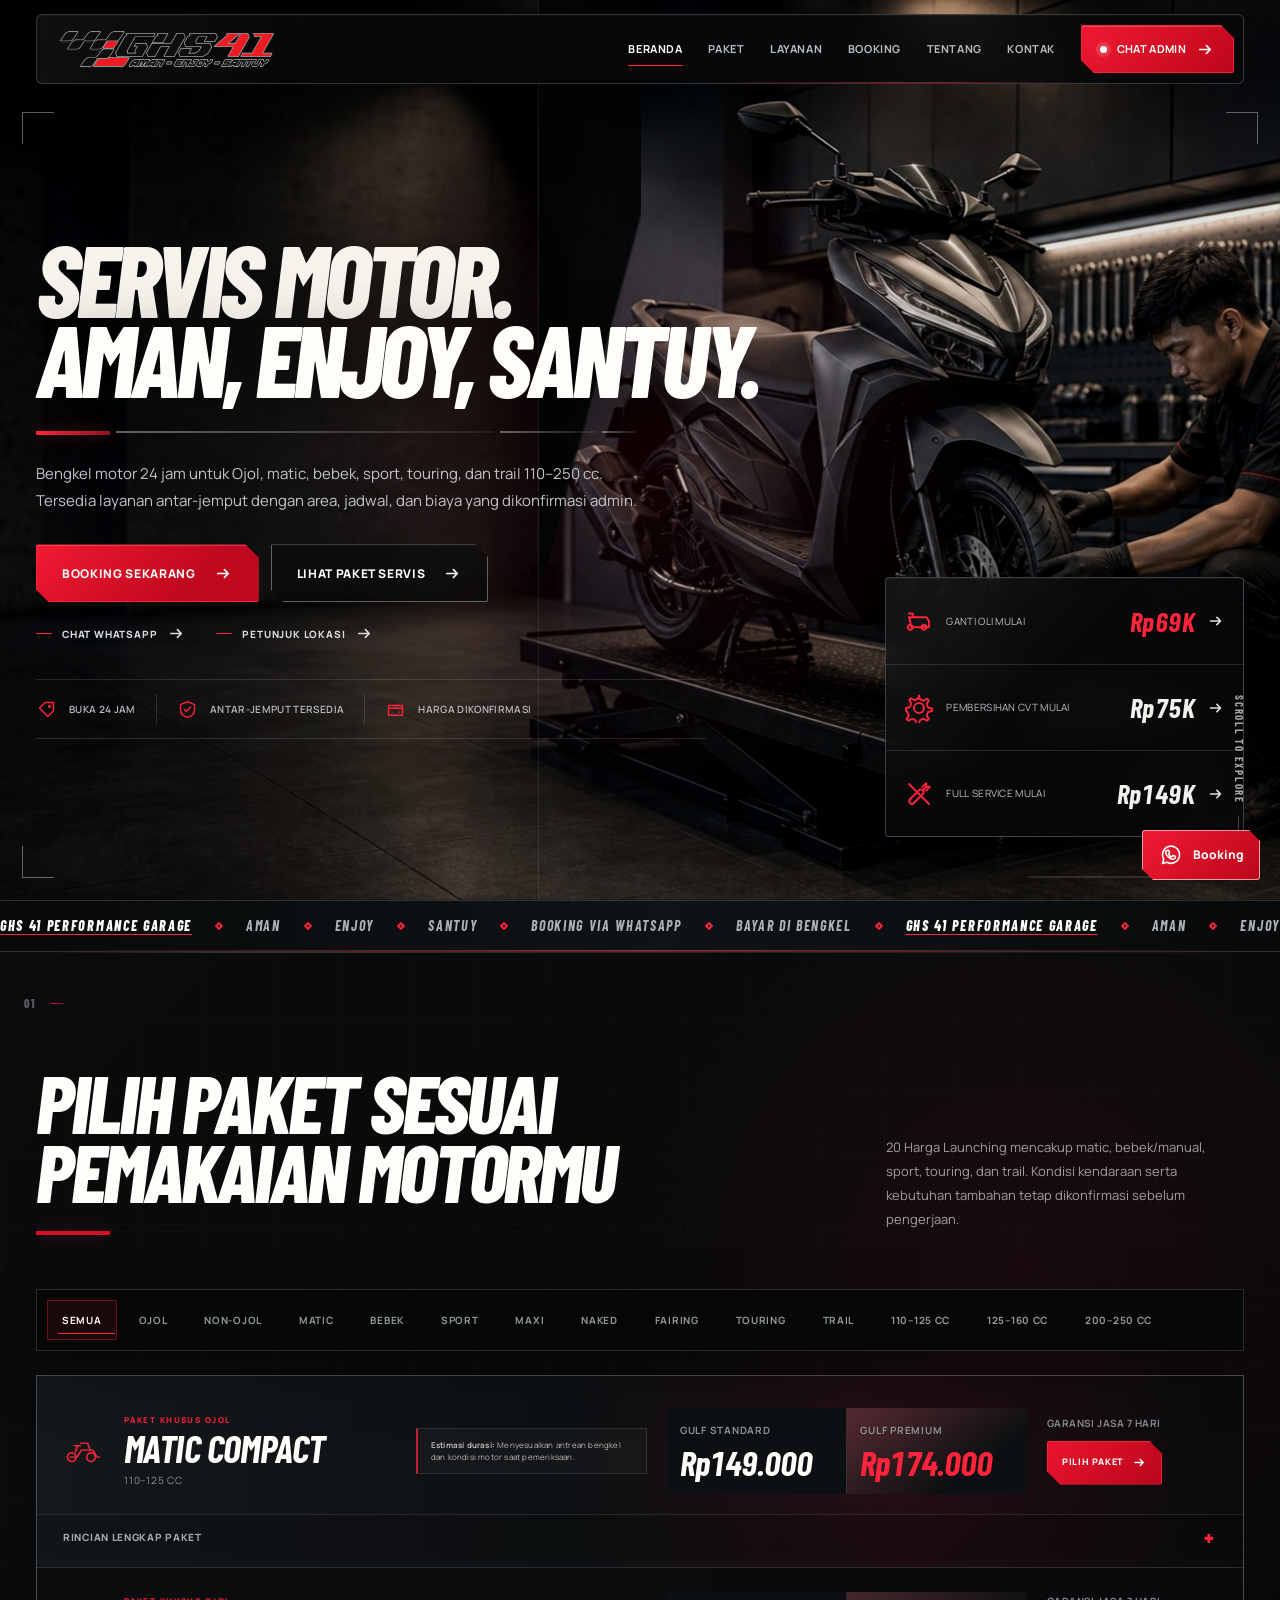
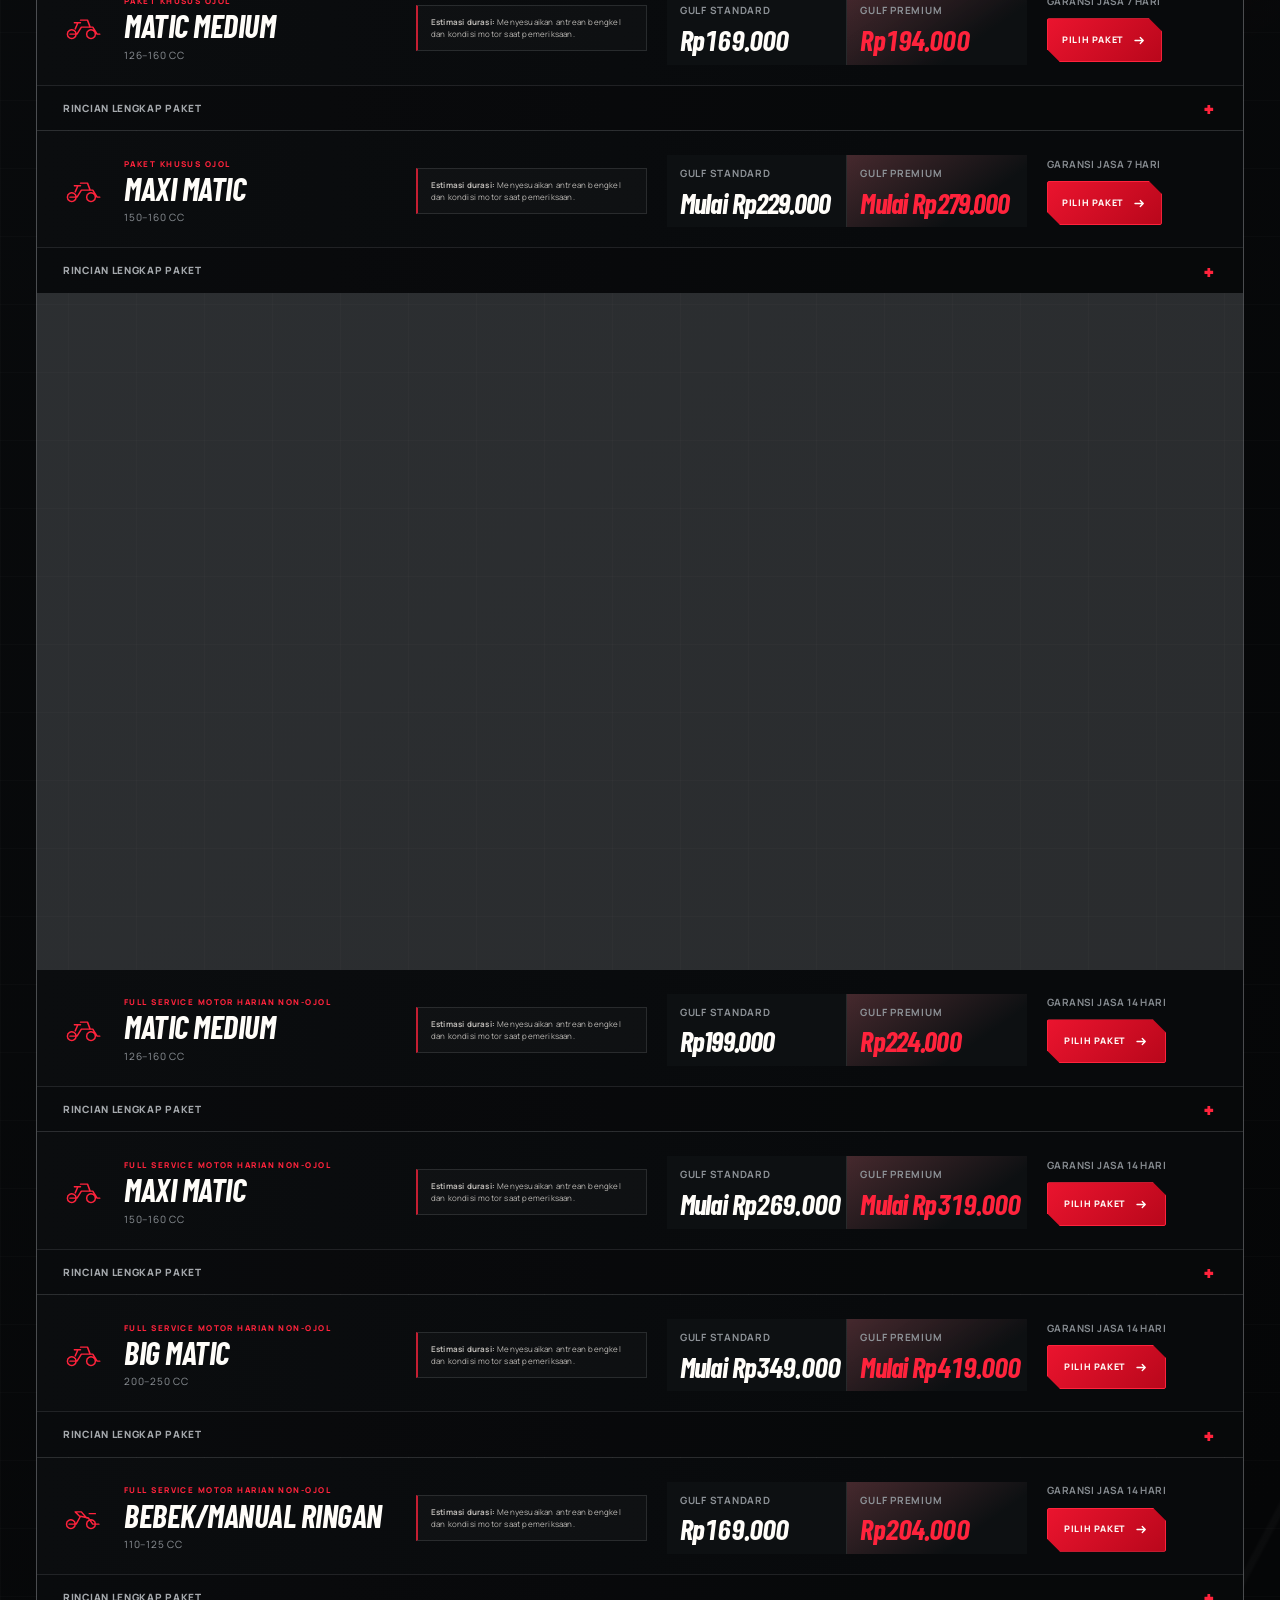
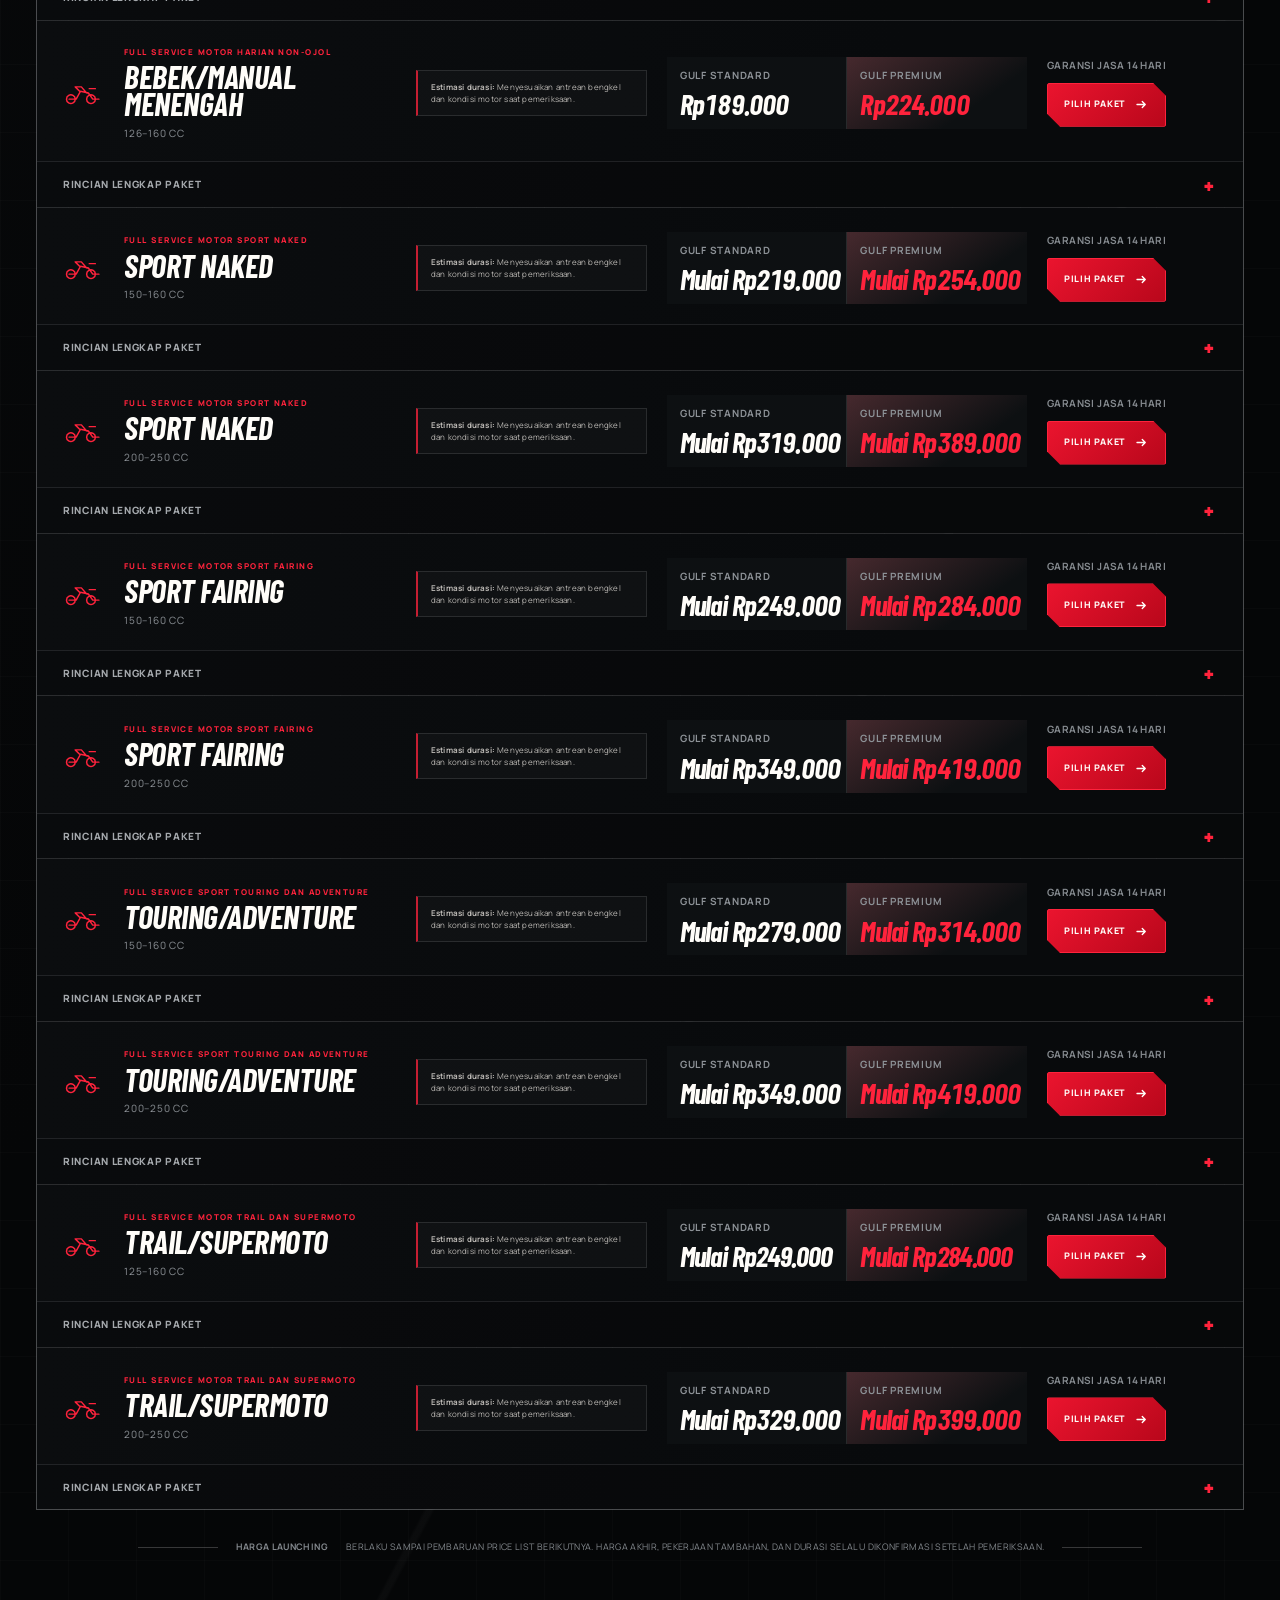
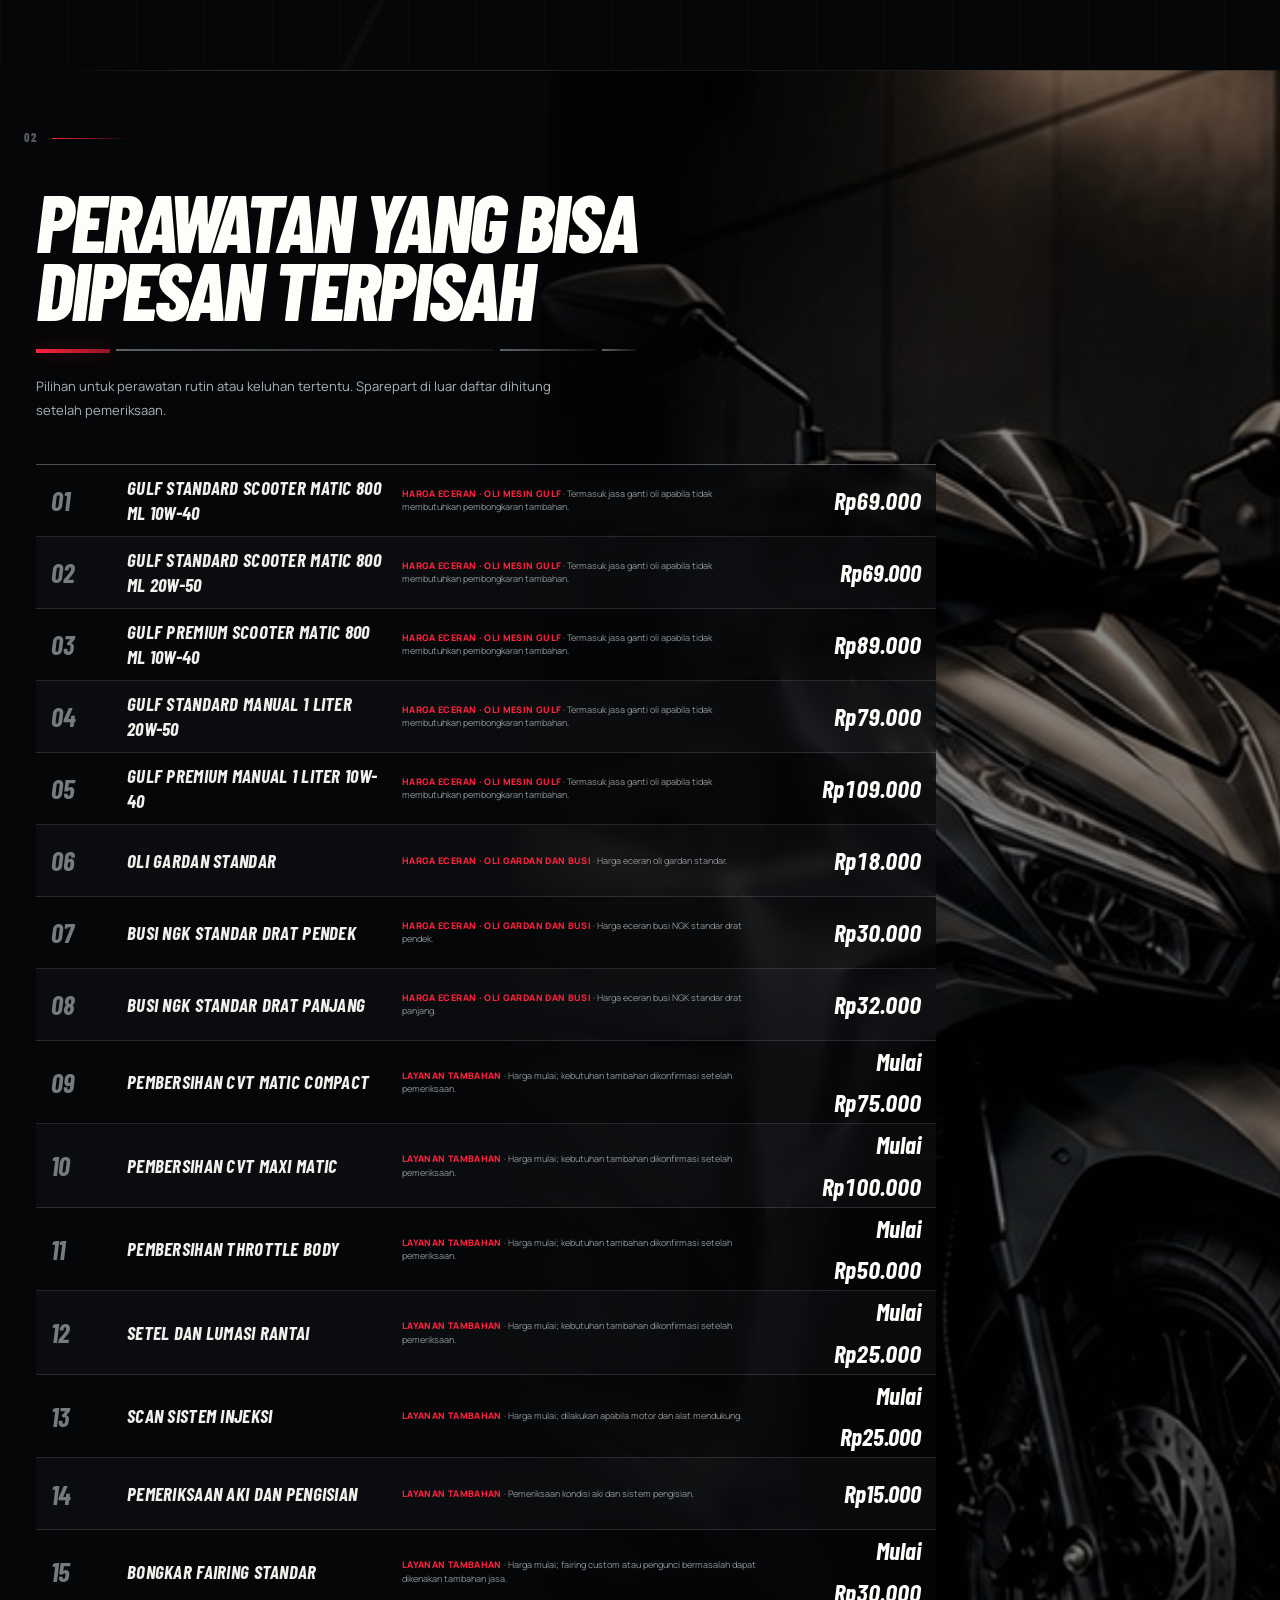
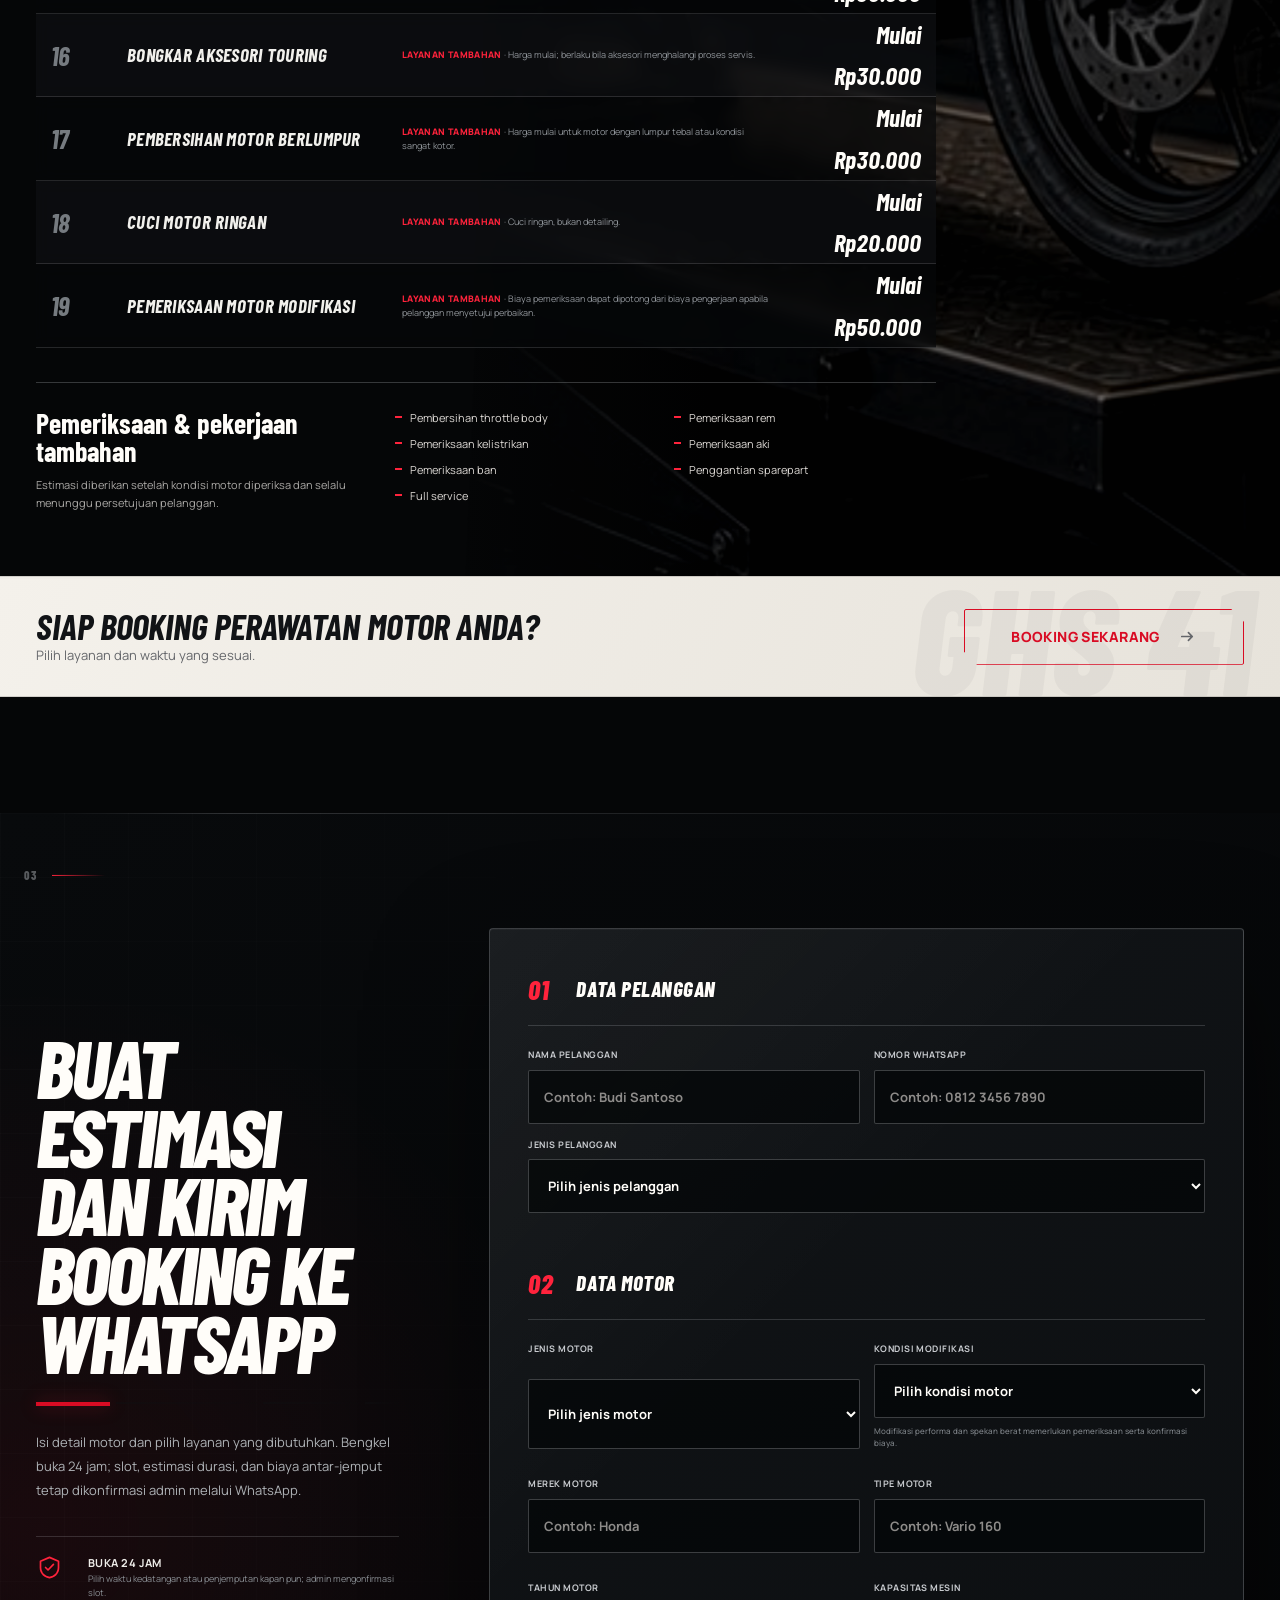
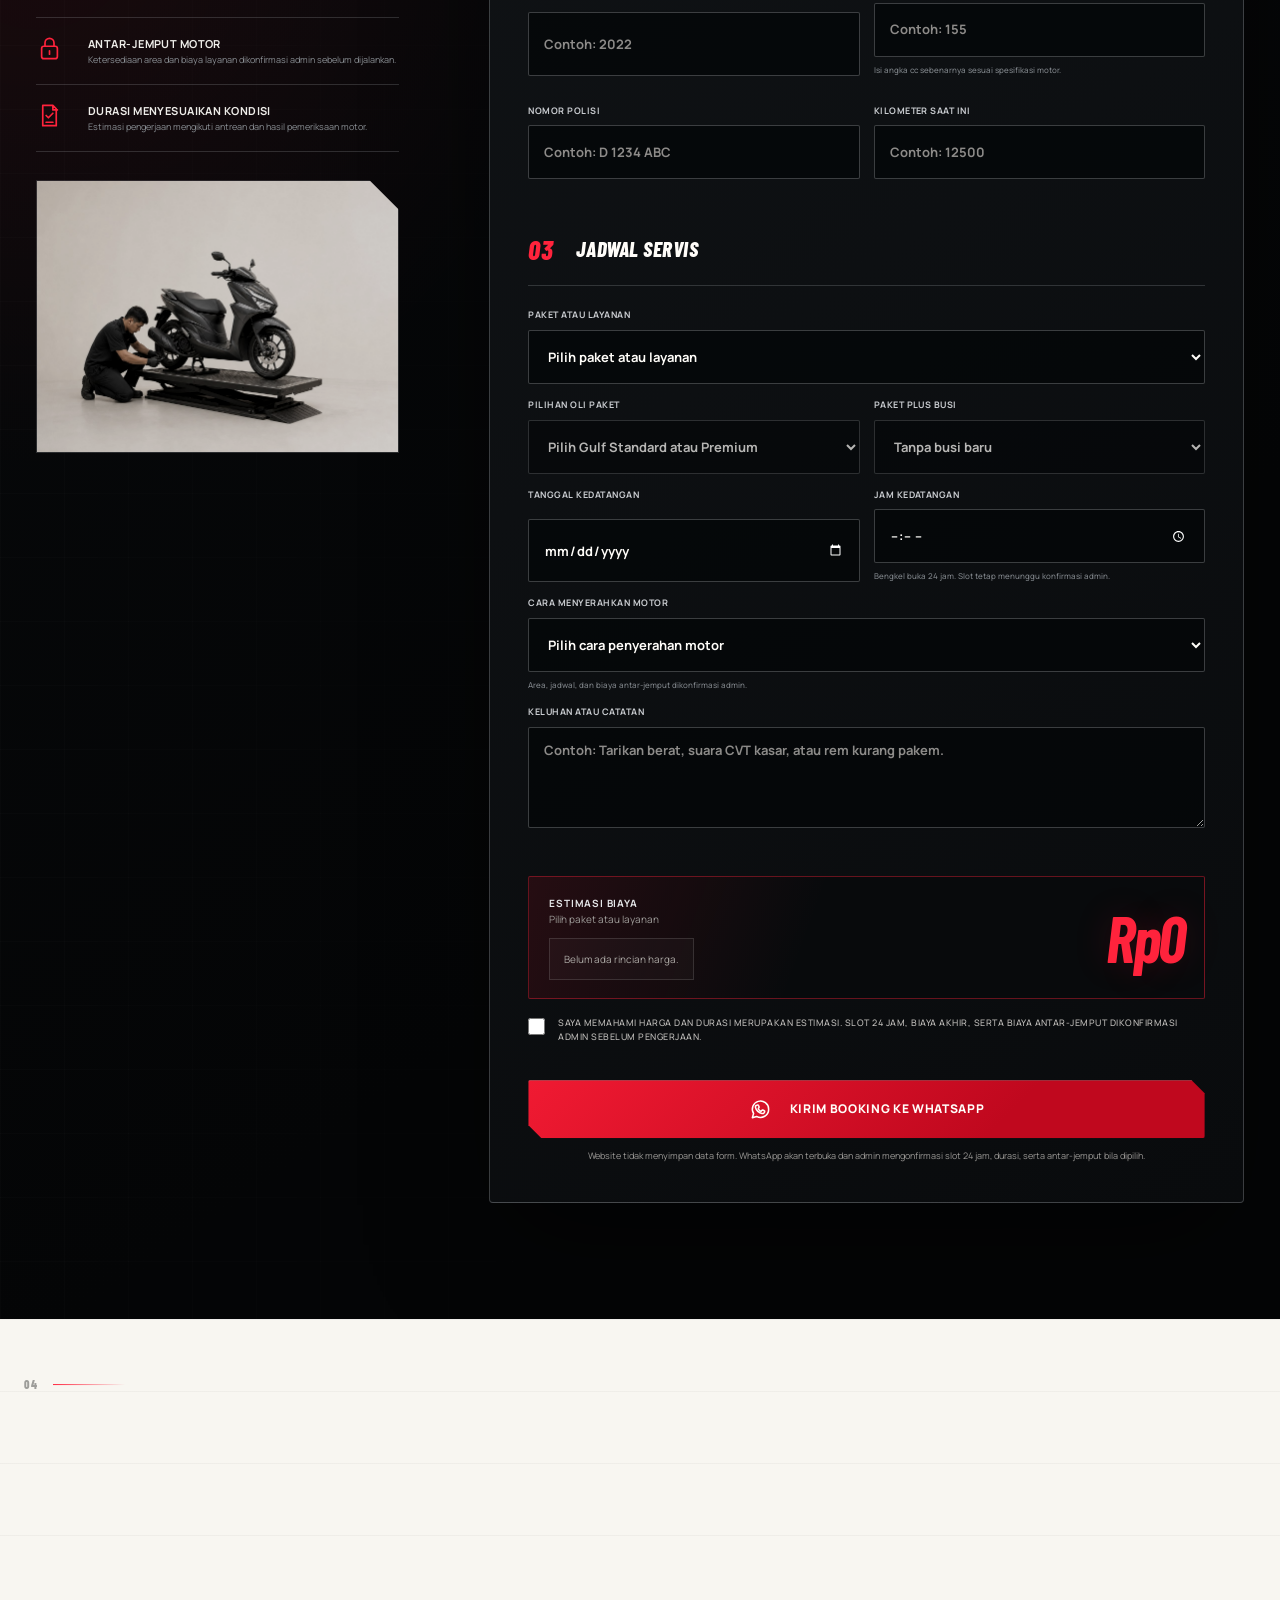
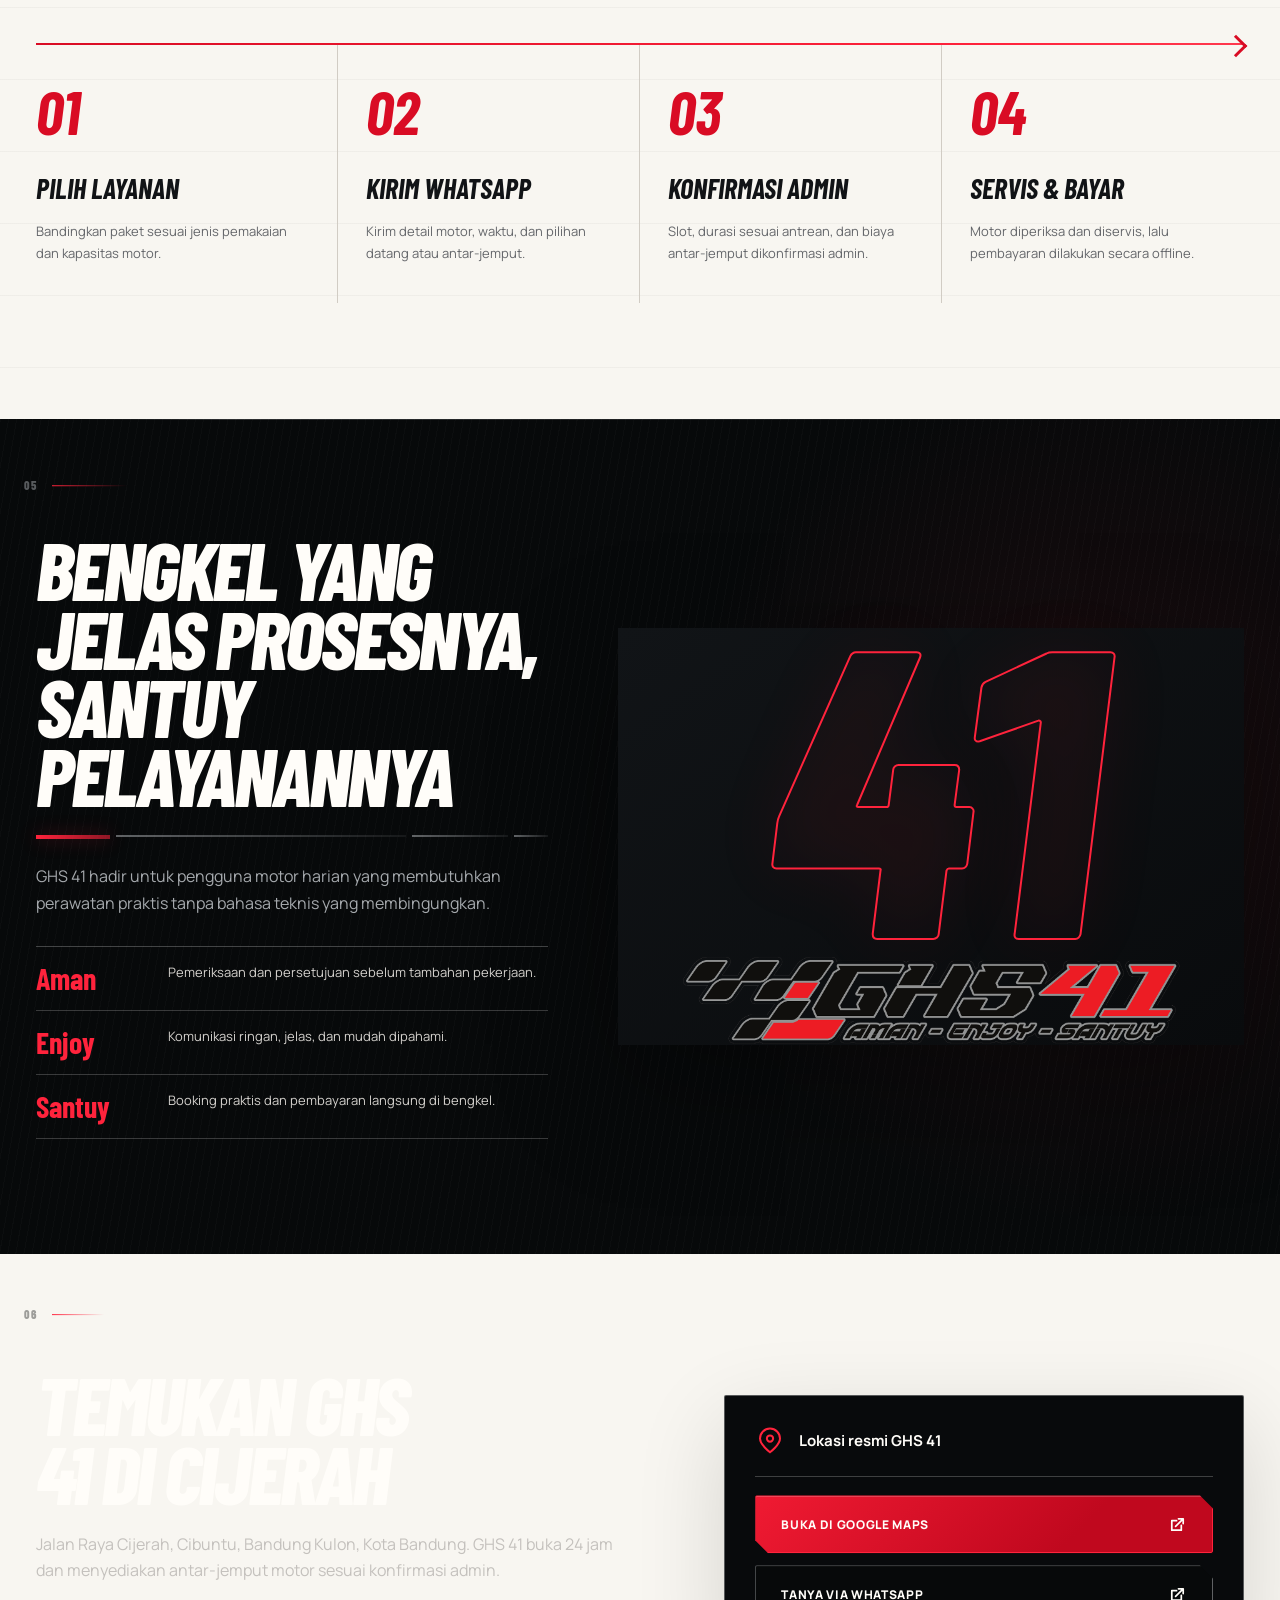
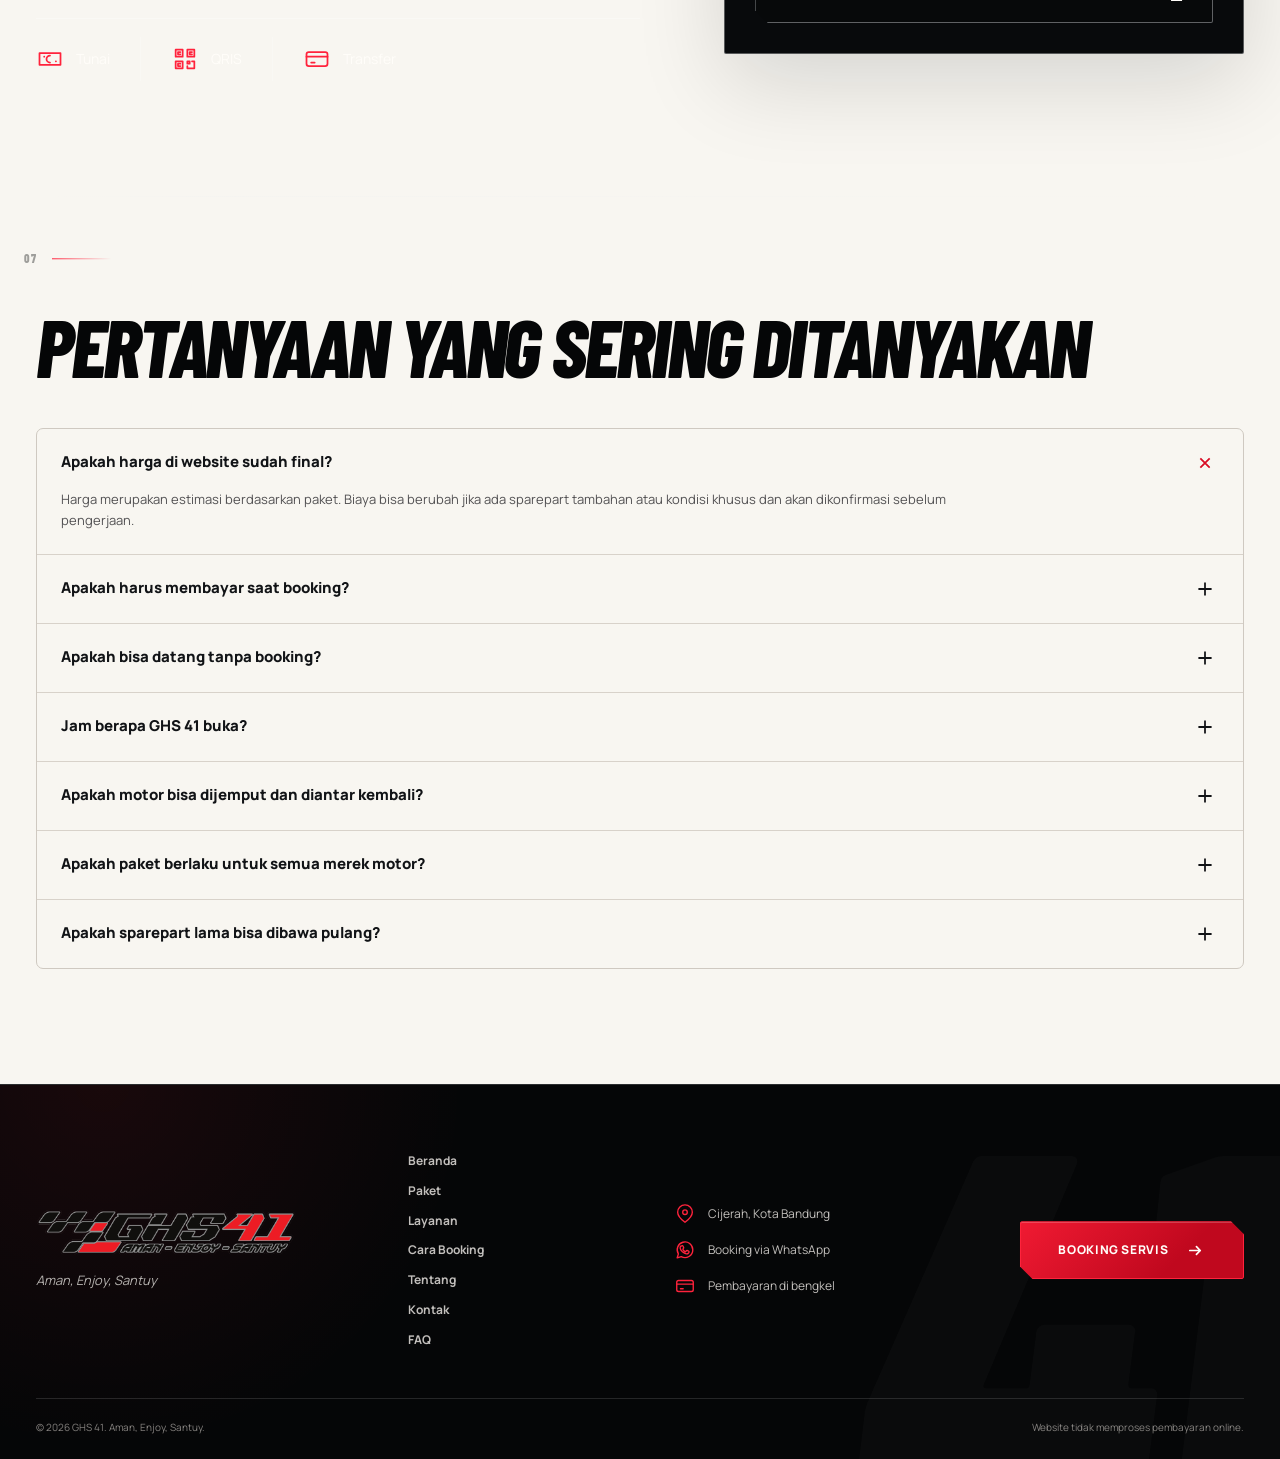
==== commit ff04b457: "Premium atelier redesign and motion" ====
--- a/index.html
+++ b/index.html
@@ -26,6 +26,7 @@
   <link href="https://fonts.googleapis.com/css2?family=Barlow+Condensed:wght@600;700;800&family=Manrope:wght@400;500;600;700;800&display=swap" rel="stylesheet">
   <script>document.documentElement.classList.add('js');</script>
   <link rel="stylesheet" href="assets/css/style.css">
+  <link rel="stylesheet" href="assets/css/atelier-final.css">
   <script type="application/ld+json">
   {
     "@context": "https://schema.org",
@@ -57,7 +58,7 @@
   }
   </script>
 </head>
-<body>
+<body class="page page-home" data-page="home">
   <a class="skip-link" href="#main">Lewati ke isi utama</a>
 
   <header class="site-header" id="beranda">
@@ -83,7 +84,14 @@
   </header>
 
   <main id="main">
-    <section class="hero section-dark" aria-labelledby="hero-title">
+    <section class="hero section-dark" aria-labelledby="hero-title" data-motion-section="hero" data-section-index="00">
+      <div class="hero-frame" aria-hidden="true">
+        <span class="hero-frame-corner hero-frame-corner-tl"></span>
+        <span class="hero-frame-corner hero-frame-corner-tr"></span>
+        <span class="hero-frame-corner hero-frame-corner-bl"></span>
+        <span class="hero-frame-corner hero-frame-corner-br"></span>
+        <span class="hero-frame-rail"></span>
+      </div>
       <div class="hero-media" aria-hidden="true">
         <img src="assets/images/hero-workshop-premium.jpg" width="1736" height="906" alt="">
       </div>
@@ -140,7 +148,8 @@
       </div>
     </section>
 
-    <section class="section packages-section" id="paket" aria-labelledby="packages-title">
+    <section class="section packages-section" id="paket" aria-labelledby="packages-title" data-motion-section="packages" data-section-index="01">
+      <div class="section-chrome" aria-hidden="true"><span class="section-index">01</span><span class="section-rail"></span></div>
       <div class="container">
         <div class="section-intro reveal">
           <div>
@@ -181,7 +190,8 @@
       </div>
     </section>
 
-    <section class="section services-section" id="layanan" aria-labelledby="services-title">
+    <section class="section services-section" id="layanan" aria-labelledby="services-title" data-motion-section="services" data-section-index="02">
+      <div class="section-chrome" aria-hidden="true"><span class="section-index">02</span><span class="section-rail"></span></div>
       <div class="services-media" aria-hidden="true"><img src="assets/images/hero-workshop-premium.jpg" width="1736" height="906" alt=""></div>
       <div class="container services-content">
         <div class="services-heading reveal">
@@ -239,7 +249,8 @@
       </div>
     </section>
 
-    <section class="section booking-section" id="booking" aria-labelledby="booking-title">
+    <section class="section booking-section" id="booking" aria-labelledby="booking-title" data-motion-section="booking" data-section-index="03">
+      <div class="section-chrome" aria-hidden="true"><span class="section-index">03</span><span class="section-rail"></span></div>
       <div class="container booking-layout">
         <div class="booking-info reveal">
           <h2 id="booking-title">Buat estimasi dan kirim booking ke WhatsApp</h2>
@@ -389,7 +400,8 @@
       </div>
     </section>
 
-    <section class="section process-section" id="cara-booking" aria-labelledby="process-title">
+    <section class="section process-section" id="cara-booking" aria-labelledby="process-title" data-motion-section="process" data-section-index="04">
+      <div class="section-chrome" aria-hidden="true"><span class="section-index">04</span><span class="section-rail"></span></div>
       <div class="container">
         <h2 class="reveal" id="process-title">Dari booking sampai<br>motor kembali siap jalan</h2>
         <ol class="process-rail">
@@ -401,7 +413,8 @@
       </div>
     </section>
 
-    <section class="section about-section" id="tentang" aria-labelledby="about-title">
+    <section class="section about-section" id="tentang" aria-labelledby="about-title" data-motion-section="about" data-section-index="05">
+      <div class="section-chrome" aria-hidden="true"><span class="section-index">05</span><span class="section-rail"></span></div>
       <div class="container about-layout">
         <div class="about-copy reveal">
           <h2 id="about-title">Bengkel yang jelas prosesnya, santuy pelayanannya</h2>
@@ -420,7 +433,8 @@
       </div>
     </section>
 
-    <section class="section location-section" id="lokasi" aria-labelledby="location-title">
+    <section class="section location-section" id="lokasi" aria-labelledby="location-title" data-motion-section="location" data-section-index="06">
+      <div class="section-chrome" aria-hidden="true"><span class="section-index">06</span><span class="section-rail"></span></div>
       <div class="container location-layout">
         <div class="location-copy reveal">
           <h2 id="location-title">Temukan GHS 41 di Cijerah</h2>
@@ -440,7 +454,8 @@
       </div>
     </section>
 
-    <section class="section faq-section" id="faq" aria-labelledby="faq-title">
+    <section class="section faq-section" id="faq" aria-labelledby="faq-title" data-motion-section="faq" data-section-index="07">
+      <div class="section-chrome" aria-hidden="true"><span class="section-index">07</span><span class="section-rail"></span></div>
       <div class="container">
         <h2 class="reveal" id="faq-title">Pertanyaan yang sering ditanyakan</h2>
         <div class="accordion reveal" id="faq-list">
--- a/assets/css/style.css
+++ b/assets/css/style.css
@@ -3594,3 +3594,1755 @@
     transform: none;
   }
 }
+
+/* Midnight Performance Atelier ----------------------------------------- */
+
+:root {
+  --ink: #050607;
+  --ink-2: #080a0c;
+  --ink-3: #0d1013;
+  --porcelain: #f1eee8;
+  --paper: #f8f6f1;
+  --red: #d90c24;
+  --red-bright: #ff233c;
+  --white: #fffdf9;
+  --text: #111316;
+  --muted: #64666a;
+  --muted-dark: #9da0a5;
+  --line: #d1ccc4;
+  --line-dark: rgba(235, 238, 242, .16);
+  --metal: #b8bdc2;
+  --display: "Barlow Condensed", "Arial Narrow", sans-serif;
+  --body: "Manrope", system-ui, -apple-system, BlinkMacSystemFont, "Segoe UI", sans-serif;
+  --container: 1340px;
+  --radius: 6px;
+  --shadow: 0 38px 110px rgba(0, 0, 0, .34);
+  --pointer-x: 50%;
+  --pointer-y: 35%;
+  --viewport-progress: 0;
+}
+
+html {
+  background: var(--ink);
+  scroll-padding-top: 96px;
+}
+
+body {
+  position: relative;
+  background:
+    radial-gradient(900px circle at var(--pointer-x) var(--pointer-y), rgba(255, 35, 60, .035), transparent 66%),
+    var(--ink);
+}
+
+body::before {
+  content: "";
+  position: fixed;
+  inset: 0;
+  z-index: 999;
+  opacity: .22;
+  pointer-events: none;
+  background-image:
+    repeating-linear-gradient(118deg, rgba(255, 255, 255, .018) 0 1px, transparent 1px 7px),
+    linear-gradient(rgba(255, 255, 255, .01) 1px, transparent 1px);
+  background-size: auto, 100% 4px;
+  mix-blend-mode: soft-light;
+}
+
+::selection {
+  background: var(--red-bright);
+  color: var(--white);
+}
+
+:focus-visible {
+  outline: 2px solid var(--red-bright);
+  outline-offset: 4px;
+}
+
+.container {
+  width: min(calc(100% - 72px), var(--container));
+}
+
+.section {
+  isolation: isolate;
+  padding-block: clamp(104px, 9vw, 152px);
+}
+
+.section::after {
+  content: "";
+  position: absolute;
+  inset: 0 0 auto;
+  height: 1px;
+  pointer-events: none;
+  background: linear-gradient(90deg, transparent 4%, rgba(231, 235, 240, .17) 18%, rgba(231, 235, 240, .05) 78%, transparent 96%);
+}
+
+.section-chrome {
+  position: absolute;
+  inset: 50px 24px auto;
+  z-index: 4;
+  display: flex;
+  align-items: center;
+  gap: 14px;
+  color: rgba(231, 235, 240, .36);
+  pointer-events: none;
+}
+
+.section-index {
+  font-family: var(--display);
+  font-size: 12px;
+  font-weight: 800;
+  letter-spacing: .16em;
+}
+
+.section-rail {
+  width: clamp(36px, 6vw, 92px);
+  height: 1px;
+  background: linear-gradient(90deg, var(--red-bright), rgba(255, 35, 60, 0));
+  transform: scaleX(calc(.22 + (var(--section-progress, 0) * .78)));
+  transform-origin: left;
+}
+
+.process-section .section-chrome,
+.location-section .section-chrome,
+.faq-section .section-chrome {
+  color: rgba(10, 12, 14, .38);
+}
+
+.site-header,
+.site-header.is-scrolled {
+  padding-block: 14px;
+  background: transparent;
+}
+
+.site-header::before {
+  content: "";
+  position: absolute;
+  inset: 0;
+  z-index: -1;
+  opacity: calc(var(--viewport-progress, 0) * .7);
+  background: linear-gradient(180deg, rgba(5, 6, 7, .92), rgba(5, 6, 7, 0));
+  pointer-events: none;
+}
+
+.site-header.is-scrolled {
+  padding-block: 8px;
+}
+
+.header-inner,
+.site-header.is-scrolled .header-inner {
+  position: relative;
+  height: 70px;
+  padding: 0 9px 0 21px;
+  overflow: hidden;
+  border: 1px solid rgba(226, 230, 235, .2);
+  border-radius: 6px;
+  background:
+    linear-gradient(105deg, rgba(255, 255, 255, .04), transparent 26%),
+    rgba(6, 8, 9, .91);
+  box-shadow: 0 18px 70px rgba(0, 0, 0, .36), inset 0 1px 0 rgba(255, 255, 255, .035);
+  backdrop-filter: blur(20px) saturate(1.15);
+}
+
+.header-inner::after {
+  content: "";
+  position: absolute;
+  inset: auto 0 0;
+  height: 1px;
+  background: linear-gradient(90deg, transparent, rgba(255, 35, 60, .78) 42%, transparent 72%);
+  transform: scaleX(.46);
+  transform-origin: right;
+  opacity: .7;
+}
+
+.site-header.is-scrolled .header-inner {
+  height: 64px;
+  background: rgba(5, 7, 8, .97);
+  border-color: rgba(226, 230, 235, .25);
+}
+
+.brand img {
+  width: clamp(184px, 17vw, 230px);
+  filter: drop-shadow(0 6px 16px rgba(0, 0, 0, .4));
+}
+
+.main-nav {
+  gap: clamp(18px, 2vw, 32px);
+  font-size: 11px;
+  letter-spacing: .055em;
+  text-transform: uppercase;
+}
+
+.main-nav > a:not(.nav-cta) {
+  color: #b9bdc1;
+}
+
+.main-nav > a:not(.nav-cta)::after {
+  bottom: 0;
+  height: 1px;
+}
+
+.nav-cta,
+.btn,
+.choose-package,
+.section-bridge a {
+  border-radius: 2px;
+  clip-path: polygon(0 0, calc(100% - 13px) 0, 100% 13px, 100% 100%, 13px 100%, 0 calc(100% - 13px));
+  letter-spacing: .03em;
+  text-transform: uppercase;
+}
+
+.nav-cta {
+  min-height: 48px;
+  padding-inline: 18px;
+  border-color: rgba(255, 35, 60, .85);
+  background: linear-gradient(135deg, #ef1931, #bd071b);
+  box-shadow: 0 15px 38px rgba(217, 12, 36, .23), inset 0 1px 0 rgba(255, 255, 255, .2);
+}
+
+.nav-status-dot {
+  background: var(--white);
+  box-shadow: 0 0 0 4px rgba(255, 255, 255, .12), 0 0 18px rgba(255, 255, 255, .35);
+}
+
+.btn {
+  min-height: 58px;
+  padding-inline: 25px;
+  font-size: 12px;
+  letter-spacing: .055em;
+}
+
+.btn-primary {
+  background: linear-gradient(135deg, #f01a32, #c0081e 70%);
+  border-color: var(--red-bright);
+  box-shadow: 0 18px 46px rgba(217, 12, 36, .23), inset 0 1px 0 rgba(255, 255, 255, .2);
+}
+
+.btn-outline {
+  background: rgba(7, 9, 10, .58);
+  border-color: rgba(227, 231, 236, .4);
+  box-shadow: inset 0 1px 0 rgba(255, 255, 255, .035);
+}
+
+.hero {
+  min-height: min(980px, 100svh);
+  overflow: hidden;
+  background: var(--ink);
+}
+
+.hero::before {
+  inset: 0;
+  z-index: 1;
+  background:
+    radial-gradient(500px circle at var(--pointer-x) var(--pointer-y), rgba(255, 35, 60, .075), transparent 74%),
+    linear-gradient(90deg, rgba(3, 4, 5, .2), transparent 50%);
+}
+
+.hero::after {
+  content: "";
+  position: absolute;
+  inset: 0 auto 0 42%;
+  z-index: 1;
+  width: clamp(70px, 8vw, 140px);
+  pointer-events: none;
+  border-left: 1px solid rgba(255, 255, 255, .08);
+  background: linear-gradient(105deg, rgba(3, 4, 5, .94) 0 46%, transparent 47%);
+  filter: drop-shadow(18px 0 32px rgba(0, 0, 0, .28));
+}
+
+.hero-media {
+  inset: 0;
+  bottom: 0;
+  transform: translate3d(0, calc(var(--section-depth, 0) * 22px), 0);
+}
+
+.hero-media img {
+  object-position: center;
+  filter: saturate(.82) contrast(1.07) brightness(.88);
+}
+
+.hero-layout {
+  min-height: min(980px, 100svh);
+  grid-template-columns: minmax(0, 1.25fr) minmax(300px, .58fr);
+  gap: clamp(36px, 6vw, 92px);
+  align-items: end;
+  padding: 140px 0 clamp(46px, 7vh, 76px);
+}
+
+.hero-copy {
+  align-self: center;
+  max-width: 770px;
+}
+
+.hero h1 {
+  max-width: 760px;
+  font-size: clamp(78px, 7.9vw, 126px);
+  font-weight: 800;
+  line-height: .79;
+  letter-spacing: -.048em;
+  text-transform: uppercase;
+  text-shadow: 0 18px 60px rgba(0, 0, 0, .56);
+}
+
+.hero h1::first-line {
+  color: #f6f3ed;
+}
+
+.speed-rule {
+  grid-template-columns: 74px 1fr 96px 34px;
+  gap: 6px;
+  max-width: 600px;
+  margin-block: 34px 25px;
+}
+
+.speed-rule span {
+  height: 2px;
+  background: linear-gradient(90deg, rgba(204, 208, 213, .46), rgba(204, 208, 213, .08));
+}
+
+.speed-rule span:first-child {
+  height: 4px;
+  align-self: center;
+  background: linear-gradient(90deg, var(--red-bright), rgba(255, 35, 60, .55));
+  box-shadow: 0 0 18px rgba(255, 35, 60, .35);
+}
+
+.speed-rule.dark span {
+  background: linear-gradient(90deg, rgba(15, 17, 19, .42), rgba(15, 17, 19, .08));
+}
+
+.speed-rule.dark span:first-child {
+  background: var(--red);
+}
+
+.hero-copy > p {
+  max-width: 620px;
+  color: #c2c5c8;
+  font-size: 15px;
+  line-height: 1.8;
+}
+
+.hero-actions {
+  margin-top: 30px;
+}
+
+.hero-utility {
+  gap: 30px;
+  margin-top: 22px;
+}
+
+.hero-utility a {
+  color: #d7d9dc;
+  font-size: 10px;
+  letter-spacing: .08em;
+  text-decoration: none;
+  text-transform: uppercase;
+}
+
+.hero-utility a::before {
+  content: "";
+  width: 16px;
+  height: 1px;
+  background: var(--red-bright);
+  transition: width .3s cubic-bezier(.16, 1, .3, 1);
+}
+
+.hero-utility a:hover::before {
+  width: 30px;
+}
+
+.hero-trust {
+  max-width: 670px;
+  margin-top: 36px;
+  padding: 14px 0;
+  border-block: 1px solid rgba(229, 233, 238, .14);
+}
+
+.hero-trust > div {
+  min-height: 30px;
+  padding-inline: 20px;
+  border-color: rgba(229, 233, 238, .15);
+  color: #b8bcc0;
+  font-size: 10px;
+  letter-spacing: .035em;
+  text-transform: uppercase;
+}
+
+.hero-trust svg {
+  width: 21px;
+  height: 21px;
+}
+
+.service-console {
+  width: min(100%, 360px);
+  overflow: hidden;
+  border: 1px solid rgba(217, 221, 226, .26);
+  border-radius: 4px;
+  background:
+    linear-gradient(135deg, rgba(255, 255, 255, .055), transparent 42%),
+    rgba(7, 9, 10, .86);
+  box-shadow: 0 32px 100px rgba(0, 0, 0, .55), inset 0 1px rgba(255, 255, 255, .05);
+  backdrop-filter: blur(18px);
+}
+
+.service-console > a {
+  min-height: 86px;
+  grid-template-columns: 30px 1fr auto 18px;
+  gap: 12px;
+  padding: 16px 18px;
+  border-color: rgba(228, 232, 236, .14);
+}
+
+.service-console > a:hover {
+  background: linear-gradient(90deg, rgba(255, 35, 60, .1), rgba(255, 255, 255, .025));
+}
+
+.service-console span {
+  color: #bfc2c5;
+  font-size: 10px;
+  letter-spacing: .03em;
+  text-transform: uppercase;
+}
+
+.service-console strong {
+  color: #f1f0ec;
+  font-size: 27px;
+  font-style: italic;
+}
+
+.service-console > a:first-child strong {
+  color: var(--red-bright);
+}
+
+.hero-frame {
+  position: absolute;
+  inset: 112px 22px 22px;
+  z-index: 3;
+  pointer-events: none;
+}
+
+.hero-frame-corner {
+  position: absolute;
+  width: 32px;
+  height: 32px;
+  opacity: .52;
+}
+
+.hero-frame-corner-tl { inset: 0 auto auto 0; border-top: 1px solid var(--metal); border-left: 1px solid var(--metal); }
+.hero-frame-corner-tr { inset: 0 0 auto auto; border-top: 1px solid var(--metal); border-right: 1px solid var(--metal); }
+.hero-frame-corner-bl { inset: auto auto 0 0; border-bottom: 1px solid var(--metal); border-left: 1px solid var(--metal); }
+.hero-frame-corner-br { inset: auto 0 0 auto; border-bottom: 1px solid var(--metal); border-right: 1px solid var(--metal); }
+
+.hero-frame-rail {
+  position: absolute;
+  inset: auto 0 0 auto;
+  width: clamp(110px, 18vw, 290px);
+  height: 2px;
+  overflow: hidden;
+  background: rgba(255, 255, 255, .12);
+}
+
+.hero-frame-rail::after {
+  content: "";
+  position: absolute;
+  inset: 0 auto 0 -45%;
+  width: 45%;
+  background: linear-gradient(90deg, transparent, var(--red-bright), transparent);
+  animation: atelier-rail 4.8s cubic-bezier(.45, 0, .55, 1) infinite;
+}
+
+.section-intro {
+  grid-template-columns: minmax(0, 1.15fr) minmax(300px, .55fr);
+  gap: clamp(46px, 8vw, 118px);
+  margin-bottom: 54px;
+}
+
+.section-intro h2,
+.services-heading h2,
+.booking-info h2,
+.process-section h2,
+.about-copy h2,
+.location-copy h2,
+.faq-section h2 {
+  font-size: clamp(62px, 6.4vw, 98px);
+  font-weight: 800;
+  line-height: .84;
+  letter-spacing: -.038em;
+  text-transform: uppercase;
+}
+
+.packages-section {
+  background:
+    linear-gradient(rgba(255, 255, 255, .016) 1px, transparent 1px),
+    linear-gradient(90deg, rgba(255, 255, 255, .016) 1px, transparent 1px),
+    linear-gradient(135deg, #090b0d, #050607 66%);
+  background-size: 68px 68px, 68px 68px, auto;
+}
+
+.packages-section::before {
+  background:
+    radial-gradient(640px circle at 80% 8%, rgba(255, 35, 60, .07), transparent 70%),
+    linear-gradient(118deg, transparent 0 72%, rgba(255, 255, 255, .025) 72.1% 72.25%, transparent 72.35%);
+  mask-image: none;
+}
+
+.section-intro > p {
+  max-width: 490px;
+  color: #9da1a5;
+  font-size: 13px;
+  line-height: 1.85;
+}
+
+.filter-bar {
+  position: sticky;
+  top: 82px;
+  z-index: 8;
+  gap: 7px;
+  margin: 0 0 24px;
+  padding: 10px;
+  border: 1px solid rgba(225, 229, 234, .17);
+  background: rgba(5, 7, 8, .86);
+  box-shadow: 0 22px 60px rgba(0, 0, 0, .26);
+  backdrop-filter: blur(18px);
+}
+
+.filter-btn {
+  min-height: 40px;
+  padding: 9px 14px;
+  color: #94989d;
+  border: 1px solid transparent;
+  font-size: 10px;
+  letter-spacing: .07em;
+  text-transform: uppercase;
+}
+
+.filter-btn::after {
+  inset: auto 10px 5px;
+  height: 1px;
+  transform: scaleX(0);
+  transform-origin: left;
+  transition: transform .3s cubic-bezier(.16, 1, .3, 1);
+}
+
+.filter-btn:hover {
+  color: #d8dbde;
+  border-color: rgba(255, 255, 255, .1);
+}
+
+.filter-btn.active {
+  color: var(--white);
+  border-color: rgba(255, 35, 60, .36);
+  background: rgba(255, 35, 60, .08);
+}
+
+.filter-btn.active::after {
+  transform: scaleX(1);
+}
+
+.package-grid {
+  display: grid;
+  grid-template-columns: 1fr;
+  gap: 1px;
+  overflow: hidden;
+  border: 1px solid rgba(225, 229, 234, .17);
+  background: rgba(225, 229, 234, .17);
+}
+
+.package-card {
+  min-height: 0;
+  display: grid;
+  grid-template-columns: minmax(260px, .95fr) minmax(210px, .66fr) minmax(360px, 1fr) minmax(170px, .48fr);
+  grid-template-areas:
+    "heading duration tiers footer"
+    "details details details details";
+  gap: 20px;
+  align-items: center;
+  padding: 24px 26px;
+  overflow: hidden;
+  border: 0;
+  border-radius: 0;
+  background: linear-gradient(90deg, #0b0d0f, #080a0c 72%);
+  box-shadow: none;
+  transition: background .35s ease, transform .35s cubic-bezier(.16, 1, .3, 1);
+}
+
+.package-card:hover,
+.package-card.featured {
+  z-index: 2;
+  transform: none;
+  background: linear-gradient(90deg, #14171a, #0a0c0e 72%);
+  border-color: transparent;
+}
+
+.package-card::before {
+  width: 2px;
+  box-shadow: 0 0 24px rgba(255, 35, 60, .55);
+}
+
+.package-card::after {
+  z-index: 0;
+  border-radius: 0;
+  background: radial-gradient(480px circle at var(--glow-x) var(--glow-y), rgba(255, 35, 60, .1), transparent 60%);
+}
+
+.package-heading {
+  grid-area: heading;
+  grid-template-columns: 46px 1fr;
+  gap: 15px;
+  padding: 0;
+  border: 0;
+}
+
+.package-icon {
+  width: 42px;
+  height: 42px;
+  color: var(--red-bright);
+}
+
+.package-heading p {
+  margin-bottom: 5px;
+  font-size: 8px;
+  letter-spacing: .18em;
+}
+
+.package-heading h3 {
+  font-size: clamp(28px, 2.5vw, 39px);
+  font-style: italic;
+  line-height: .86;
+  text-transform: uppercase;
+}
+
+.package-heading span {
+  color: #8f9499;
+  font-size: 9px;
+  letter-spacing: .08em;
+  text-transform: uppercase;
+}
+
+.package-card > ul {
+  display: none;
+}
+
+.package-card > .package-terms.package-duration {
+  grid-area: duration;
+  align-self: center;
+  margin: 0;
+  padding: 10px 13px;
+  border: 1px solid rgba(228, 232, 237, .12);
+  border-left: 2px solid rgba(255, 35, 60, .76);
+  background: rgba(255, 255, 255, .025);
+}
+
+.package-duration p {
+  font-size: 8px;
+  letter-spacing: .025em;
+}
+
+.package-details {
+  grid-area: details;
+  margin: 0 -26px -24px;
+  padding: 0 26px;
+  border-top: 1px solid rgba(225, 229, 234, .11);
+  border-bottom: 0;
+  background: rgba(0, 0, 0, .14);
+}
+
+.package-details summary {
+  padding: 14px 34px 14px 0;
+  color: #a5a9ad;
+  font-size: 9px;
+  letter-spacing: .07em;
+  text-transform: uppercase;
+}
+
+.package-details > ul {
+  display: grid;
+  grid-template-columns: repeat(3, minmax(0, 1fr));
+  gap: 0 22px;
+  max-height: none;
+  margin-bottom: 17px;
+}
+
+.package-details li {
+  color: #bfc2c5;
+  font-size: 10px;
+}
+
+.package-tier-prices {
+  grid-area: tiers;
+  grid-template-columns: repeat(2, minmax(0, 1fr));
+  gap: 1px;
+  margin: 0;
+  background: rgba(225, 229, 234, .14);
+}
+
+.tier-price {
+  min-height: 72px;
+  align-content: center;
+  gap: 7px;
+  padding: 10px 13px;
+  border: 0;
+  background: #0d1012;
+}
+
+.tier-price[data-tier="premium"] {
+  border: 0;
+  background: linear-gradient(145deg, rgba(255, 35, 60, .14), #0d1012 70%);
+}
+
+.tier-price small {
+  color: #8d9297;
+  font-size: 8px;
+  letter-spacing: .075em;
+  text-transform: uppercase;
+}
+
+.tier-price strong {
+  font-size: clamp(23px, 2.25vw, 34px);
+  font-style: italic;
+  letter-spacing: -.03em;
+}
+
+.package-footer {
+  grid-area: footer;
+  display: grid;
+  gap: 10px;
+  margin: 0;
+  padding: 0;
+  border: 0;
+}
+
+.package-footer > span {
+  color: #858a8f;
+  font-size: 8px;
+  letter-spacing: .04em;
+  text-transform: uppercase;
+}
+
+.choose-package {
+  min-height: 44px;
+  justify-content: center;
+  padding: 10px 14px;
+  background: linear-gradient(135deg, #ea142e, #b9071b);
+  border-color: var(--red-bright);
+  font-size: 9px;
+  letter-spacing: .07em;
+  text-transform: uppercase;
+}
+
+.package-note {
+  margin-top: 30px;
+  color: #84898e;
+  font-size: 9px;
+  letter-spacing: .04em;
+  text-transform: uppercase;
+}
+
+.services-section {
+  min-height: 1040px;
+  background: var(--ink);
+}
+
+.services-media {
+  inset: 0 0 118px 36%;
+  opacity: .74;
+  clip-path: polygon(11% 0, 100% 0, 100% 100%, 0 100%);
+}
+
+.services-media::before {
+  content: "";
+  position: absolute;
+  inset: 0;
+  z-index: 1;
+  pointer-events: none;
+  background: linear-gradient(90deg, var(--ink), transparent 36%);
+}
+
+.services-media img {
+  object-position: 66% center;
+  filter: saturate(.72) contrast(1.12) brightness(.7);
+}
+
+.services-heading {
+  max-width: 790px;
+  margin-bottom: 42px;
+}
+
+.services-heading > p {
+  max-width: 520px;
+  color: #aeb2b6;
+  font-size: 13px;
+  line-height: 1.8;
+}
+
+.service-list {
+  max-width: 900px;
+  border-top-color: rgba(230, 234, 239, .32);
+}
+
+.service-row {
+  min-height: 72px;
+  grid-template-columns: 58px minmax(210px, .9fr) minmax(260px, 1.3fr) 130px;
+  gap: 18px;
+  padding: 0 15px;
+  border-color: rgba(230, 234, 239, .14);
+  background: rgba(6, 8, 9, .7);
+  backdrop-filter: blur(8px);
+}
+
+.service-row:nth-child(even) {
+  background: rgba(15, 17, 19, .7);
+}
+
+.service-row:hover {
+  background: linear-gradient(90deg, rgba(255, 35, 60, .12), rgba(14, 16, 18, .92));
+}
+
+.service-no {
+  color: #767b80;
+  font-size: 27px;
+  font-style: italic;
+}
+
+.service-row h3 {
+  color: #f1f0ec;
+  font-family: var(--display);
+  font-size: 19px;
+  font-style: italic;
+  font-weight: 700;
+  letter-spacing: .015em;
+  text-transform: uppercase;
+}
+
+.service-row p {
+  color: #90959a;
+  font-size: 9px;
+}
+
+.service-row strong {
+  color: var(--white);
+  font-size: 25px;
+  font-style: italic;
+}
+
+.service-row:hover strong {
+  color: var(--red-bright);
+}
+
+.additional-services {
+  max-width: 900px;
+  border-color: rgba(230, 234, 239, .22);
+}
+
+.section-bridge {
+  margin-top: 64px;
+  padding-block: 30px;
+  overflow: hidden;
+  border-block: 1px solid rgba(15, 17, 19, .15);
+  background: linear-gradient(115deg, #f4f1eb, #e7e3db);
+}
+
+.section-bridge::after {
+  content: "GHS 41";
+  position: absolute;
+  right: 2%;
+  top: 50%;
+  color: rgba(10, 12, 14, .035);
+  font-family: var(--display);
+  font-size: 150px;
+  font-style: italic;
+  font-weight: 800;
+  line-height: 1;
+  transform: translateY(-51%);
+  pointer-events: none;
+}
+
+.section-bridge strong {
+  font-size: 36px;
+  font-style: italic;
+  text-transform: uppercase;
+}
+
+.section-bridge a {
+  position: relative;
+  z-index: 1;
+}
+
+.booking-section {
+  overflow: hidden;
+  background:
+    radial-gradient(780px circle at 3% 34%, rgba(255, 35, 60, .075), transparent 70%),
+    linear-gradient(145deg, #080a0c, #040506 72%);
+  color: var(--white);
+}
+
+.booking-section::before {
+  content: "";
+  position: absolute;
+  inset: 0;
+  pointer-events: none;
+  background:
+    linear-gradient(rgba(255, 255, 255, .015) 1px, transparent 1px),
+    linear-gradient(90deg, rgba(255, 255, 255, .015) 1px, transparent 1px);
+  background-size: 64px 64px;
+  mask-image: linear-gradient(90deg, black, transparent 62%);
+}
+
+.booking-layout {
+  position: relative;
+  z-index: 2;
+  grid-template-columns: minmax(330px, .65fr) minmax(600px, 1.35fr);
+  gap: clamp(50px, 7vw, 96px);
+}
+
+.booking-info {
+  top: 104px;
+}
+
+.booking-info h2 {
+  color: var(--white);
+}
+
+.booking-info > p {
+  color: #aeb2b6;
+  font-size: 13px;
+  line-height: 1.85;
+}
+
+.booking-points {
+  gap: 0;
+  margin-top: 34px;
+  border-top: 1px solid rgba(229, 233, 238, .16);
+}
+
+.booking-points > div {
+  grid-template-columns: 38px 1fr;
+  padding-block: 17px;
+  border-bottom: 1px solid rgba(229, 233, 238, .16);
+}
+
+.booking-points svg {
+  width: 27px;
+  height: 27px;
+  stroke: var(--red-bright);
+}
+
+.booking-points strong {
+  color: #eeede9;
+  font-size: 11px;
+  letter-spacing: .04em;
+  text-transform: uppercase;
+}
+
+.booking-points span {
+  color: #898e93;
+  font-size: 9px;
+}
+
+.booking-image {
+  overflow: hidden;
+  border: 1px solid rgba(230, 234, 239, .2);
+  border-radius: 0;
+  clip-path: polygon(0 0, calc(100% - 30px) 0, 100% 30px, 100% 100%, 0 100%);
+  filter: saturate(.72) contrast(1.08) brightness(.82);
+}
+
+.booking-form {
+  padding: clamp(26px, 3vw, 42px);
+  border: 1px solid rgba(229, 233, 238, .22);
+  border-radius: 4px;
+  background:
+    linear-gradient(135deg, rgba(255, 255, 255, .045), transparent 26%),
+    linear-gradient(145deg, #111417, #090b0d);
+  box-shadow: 0 42px 120px rgba(0, 0, 0, .42), inset 0 1px 0 rgba(255, 255, 255, .04);
+}
+
+.booking-form fieldset {
+  margin-bottom: 34px;
+}
+
+.booking-form legend {
+  margin-bottom: 22px;
+  padding-bottom: 13px;
+  border-color: rgba(231, 235, 240, .17);
+  font-family: var(--display);
+  font-size: 21px;
+  font-style: italic;
+  letter-spacing: .025em;
+  text-transform: uppercase;
+}
+
+.booking-form legend span {
+  min-width: 36px;
+  color: var(--red-bright);
+  font-size: 27px;
+}
+
+.booking-form label {
+  color: #c9ccd0;
+  font-size: 9px;
+  letter-spacing: .055em;
+  text-transform: uppercase;
+}
+
+.booking-form input:not([type="checkbox"]),
+.booking-form select,
+.booking-form textarea {
+  min-height: 54px;
+  padding: 13px 15px;
+  border-color: rgba(230, 234, 239, .24);
+  border-radius: 2px;
+  background: rgba(4, 6, 7, .72);
+  color: var(--white);
+  font-size: 13px;
+  text-transform: none;
+}
+
+.booking-form input:not([type="checkbox"]):focus,
+.booking-form select:focus,
+.booking-form textarea:focus {
+  border-color: var(--red-bright);
+  background: #101316;
+  box-shadow: 0 0 0 1px var(--red-bright), 0 0 32px rgba(255, 35, 60, .08);
+}
+
+.booking-form .form-hint {
+  color: #7e8388;
+  font-size: 8px;
+  letter-spacing: 0;
+  text-transform: none;
+}
+
+.estimate-box {
+  min-height: 104px;
+  padding: 18px 20px;
+  border-color: rgba(255, 35, 60, .38);
+  border-radius: 2px;
+  background:
+    linear-gradient(110deg, rgba(255, 35, 60, .12), transparent 42%),
+    #080a0c;
+}
+
+.estimate-box strong {
+  color: #e4e6e8;
+  font-size: 10px;
+  letter-spacing: .08em;
+  text-transform: uppercase;
+}
+
+.estimate-box output {
+  color: var(--red-bright);
+  font-size: clamp(43px, 5vw, 68px);
+  font-style: italic;
+  letter-spacing: -.04em;
+  text-shadow: 0 0 36px rgba(255, 35, 60, .17);
+}
+
+.process-section {
+  background:
+    linear-gradient(rgba(13, 15, 17, .035) 1px, transparent 1px),
+    var(--paper);
+  background-size: 100% 72px;
+}
+
+.process-rail {
+  margin-top: 72px;
+}
+
+.process-rail::before {
+  height: 2px;
+  background: linear-gradient(90deg, var(--red), var(--red-bright) calc(var(--section-progress, .45) * 100%), rgba(15, 17, 19, .12) 0);
+}
+
+.process-rail li {
+  min-height: 260px;
+  padding-top: 36px;
+}
+
+.process-rail span {
+  font-size: 62px;
+  font-style: italic;
+}
+
+.process-rail h3 {
+  font-family: var(--display);
+  font-size: 28px;
+  font-style: italic;
+  text-transform: uppercase;
+}
+
+.about-section {
+  background:
+    radial-gradient(600px circle at 86% 45%, rgba(255, 35, 60, .08), transparent 72%),
+    #07090a;
+  color: var(--white);
+}
+
+.about-copy h2,
+.about-copy > p {
+  color: var(--white);
+}
+
+.about-copy > p {
+  color: #a5a9ad;
+}
+
+.about-mark {
+  border-color: rgba(230, 234, 239, .18);
+  background: linear-gradient(145deg, #111417, #090b0d);
+  box-shadow: var(--shadow);
+}
+
+.page-hero {
+  min-height: 690px;
+  display: grid;
+  align-items: center;
+  padding: 148px 0 80px;
+  background:
+    radial-gradient(700px circle at 76% 34%, rgba(255, 35, 60, .08), transparent 70%),
+    #050607;
+}
+
+.page-hero-layout {
+  grid-template-columns: minmax(0, .82fr) minmax(480px, 1.18fr);
+  gap: clamp(56px, 8vw, 118px);
+}
+
+.page-hero-copy h1 {
+  font-size: clamp(76px, 8vw, 122px);
+  font-weight: 800;
+  line-height: .8;
+  letter-spacing: -.045em;
+  text-transform: uppercase;
+}
+
+.page-hero-copy > p {
+  color: #aeb2b6;
+  line-height: 1.85;
+}
+
+.page-hero-visual {
+  border-color: rgba(230, 234, 239, .23);
+  border-radius: 0;
+  clip-path: polygon(0 0, calc(100% - 42px) 0, 100% 42px, 100% 100%, 42px 100%, 0 calc(100% - 42px));
+  box-shadow: 0 38px 110px rgba(0, 0, 0, .42);
+}
+
+.page-hero-visual img {
+  filter: saturate(.75) contrast(1.1) brightness(.82);
+}
+
+.location-section,
+.faq-section {
+  background: var(--paper);
+}
+
+.location-panel {
+  border-radius: 2px;
+  box-shadow: 0 28px 90px rgba(9, 11, 13, .14);
+}
+
+.accordion details {
+  border-radius: 0;
+}
+
+.site-footer {
+  position: relative;
+  overflow: hidden;
+  border-top: 1px solid rgba(230, 234, 239, .17);
+  background:
+    radial-gradient(520px circle at 8% 0, rgba(255, 35, 60, .08), transparent 70%),
+    #050607;
+}
+
+.site-footer::before {
+  content: "41";
+  position: absolute;
+  right: -1vw;
+  bottom: -10vw;
+  color: rgba(255, 255, 255, .018);
+  font-family: var(--display);
+  font-size: min(48vw, 680px);
+  font-style: italic;
+  font-weight: 800;
+  line-height: .8;
+  pointer-events: none;
+}
+
+.floating-wa {
+  border-radius: 3px;
+  clip-path: polygon(0 0, calc(100% - 11px) 0, 100% 11px, 100% 100%, 11px 100%, 0 calc(100% - 11px));
+  background: linear-gradient(135deg, #f01a32, #bb071b);
+  box-shadow: 0 18px 55px rgba(217, 12, 36, .35);
+}
+
+.motion-enabled [data-motion-section] {
+  --section-light: calc(.04 + (var(--section-progress, 0) * .08));
+}
+
+.motion-enabled .section-chrome {
+  transform: translate3d(0, calc(var(--section-depth, 0) * -8px), 0);
+}
+
+.motion-enabled .motion-section-active .section-index {
+  color: rgba(255, 35, 60, .78);
+}
+
+.motion-magnetic {
+  transform: translate3d(var(--magnetic-x, 0), var(--magnetic-y, 0), 0);
+}
+
+.motion-counted {
+  font-variant-numeric: tabular-nums;
+}
+
+@keyframes atelier-rail {
+  0%, 12% { transform: translateX(0); opacity: 0; }
+  28% { opacity: 1; }
+  72%, 100% { transform: translateX(330%); opacity: 0; }
+}
+
+@media (max-width: 1180px) {
+  .package-grid {
+    grid-template-columns: 1fr;
+  }
+
+  .package-card {
+    grid-template-columns: minmax(250px, .9fr) minmax(190px, .62fr) minmax(310px, 1fr);
+    grid-template-areas:
+      "heading duration tiers"
+      "footer footer footer"
+      "details details details";
+  }
+
+  .package-footer {
+    grid-area: footer;
+    grid-template-columns: 1fr auto;
+    align-items: center;
+    padding-top: 14px;
+    border-top: 1px solid rgba(225, 229, 234, .1);
+  }
+
+  .choose-package {
+    min-width: 190px;
+  }
+}
+
+@media (max-width: 920px) {
+  .container {
+    width: min(calc(100% - 36px), var(--container));
+  }
+
+  .section {
+    padding-block: 96px;
+  }
+
+  .section-chrome {
+    inset: 34px 18px auto;
+  }
+
+  .site-header,
+  .site-header.is-scrolled {
+    padding-block: 8px;
+  }
+
+  .header-inner,
+  .site-header.is-scrolled .header-inner {
+    width: min(calc(100% - 18px), var(--container));
+    height: 64px;
+    padding: 0 9px 0 14px;
+    backdrop-filter: blur(14px);
+  }
+
+  .brand img {
+    width: 184px;
+  }
+
+  .nav-toggle {
+    width: 46px;
+    height: 46px;
+    border-radius: 2px;
+    clip-path: polygon(0 0, calc(100% - 9px) 0, 100% 9px, 100% 100%, 0 100%);
+  }
+
+  .main-nav {
+    padding: max(104px, calc(env(safe-area-inset-top) + 94px)) max(24px, env(safe-area-inset-right)) max(38px, env(safe-area-inset-bottom)) max(24px, env(safe-area-inset-left));
+    background:
+      linear-gradient(rgba(255, 255, 255, .018) 1px, transparent 1px),
+      radial-gradient(circle at 86% 6%, rgba(255, 35, 60, .16), transparent 34%),
+      rgba(4, 6, 7, .99);
+    background-size: 100% 58px, auto, auto;
+  }
+
+  .main-nav > a:not(.nav-cta) {
+    padding-block: 17px;
+    border-bottom: 1px solid rgba(230, 234, 239, .13);
+    font-size: 28px;
+    font-style: italic;
+    line-height: 1;
+  }
+
+  .main-nav .nav-cta {
+    min-height: 58px;
+  }
+
+  .hero {
+    min-height: 980px;
+  }
+
+  .hero::after {
+    display: none;
+  }
+
+  .hero-media {
+    inset: 0;
+  }
+
+  .hero-media img {
+    object-position: 61% center;
+    filter: saturate(.7) contrast(1.12) brightness(.62);
+  }
+
+  .hero-layout {
+    min-height: 980px;
+    grid-template-columns: 1fr;
+    gap: 30px;
+    align-content: end;
+    padding: 134px 0 46px;
+  }
+
+  .hero-copy {
+    align-self: end;
+    max-width: 710px;
+  }
+
+  .hero h1 {
+    font-size: clamp(68px, 14vw, 100px);
+  }
+
+  .service-console {
+    width: 100%;
+    justify-self: stretch;
+    display: grid;
+    grid-template-columns: repeat(3, 1fr);
+  }
+
+  .service-console > a {
+    min-height: 104px;
+    grid-template-columns: 24px 1fr;
+    align-content: center;
+    border-top: 0;
+    border-left: 1px solid rgba(228, 232, 236, .14);
+  }
+
+  .service-console > a:first-child {
+    border-left: 0;
+  }
+
+  .service-console strong {
+    grid-column: 1 / -1;
+    font-size: 29px;
+  }
+
+  .service-console .arrow-icon {
+    display: none;
+  }
+
+  .hero-frame {
+    inset: 92px 12px 12px;
+  }
+
+  .section-intro,
+  .booking-layout,
+  .page-hero-layout {
+    grid-template-columns: 1fr;
+  }
+
+  .section-intro {
+    gap: 30px;
+  }
+
+  .section-intro h2,
+  .services-heading h2,
+  .booking-info h2,
+  .process-section h2,
+  .about-copy h2,
+  .location-copy h2,
+  .faq-section h2 {
+    font-size: clamp(56px, 10vw, 82px);
+  }
+
+  .filter-bar {
+    top: 76px;
+  }
+
+  .package-card {
+    grid-template-columns: minmax(230px, 1fr) minmax(280px, 1fr);
+    grid-template-areas:
+      "heading tiers"
+      "duration footer"
+      "details details";
+  }
+
+  .services-media {
+    left: 20%;
+    opacity: .55;
+  }
+
+  .service-list,
+  .additional-services {
+    max-width: none;
+  }
+
+  .booking-info {
+    position: static;
+  }
+
+  .booking-image {
+    height: clamp(280px, 56vw, 470px);
+    object-fit: cover;
+    object-position: center 62%;
+  }
+
+  .page-hero {
+    min-height: auto;
+    padding: 128px 0 76px;
+  }
+
+  .page-hero-copy h1 {
+    font-size: clamp(70px, 13vw, 104px);
+  }
+
+  .page-hero-visual {
+    height: clamp(320px, 64vw, 520px);
+  }
+
+  .page-hero-visual img {
+    width: 100%;
+    height: 100%;
+    object-fit: cover;
+  }
+}
+
+@media (max-width: 700px) {
+  .container {
+    width: min(calc(100% - 28px), var(--container));
+  }
+
+  .section {
+    padding-block: 84px;
+  }
+
+  .hero {
+    min-height: 930px;
+  }
+
+  .hero::before {
+    background:
+      linear-gradient(180deg, rgba(3, 4, 5, .08) 14%, rgba(3, 4, 5, .42) 45%, rgba(3, 4, 5, .98) 92%),
+      radial-gradient(380px circle at 82% 38%, rgba(255, 35, 60, .09), transparent 70%);
+  }
+
+  .hero-media img {
+    object-position: 60% top;
+    filter: saturate(.66) contrast(1.12) brightness(.72);
+  }
+
+  .hero-layout {
+    min-height: 930px;
+    display: flex;
+    flex-direction: column;
+    justify-content: flex-end;
+    gap: 26px;
+    padding: 116px 0 36px;
+  }
+
+  .hero h1 {
+    font-size: clamp(63px, 18.5vw, 82px);
+    line-height: .78;
+  }
+
+  .speed-rule {
+    grid-template-columns: 52px 1fr 52px 18px;
+    margin-block: 25px 20px;
+  }
+
+  .hero-copy > p {
+    font-size: 12px;
+    line-height: 1.72;
+  }
+
+  .hero-actions {
+    display: grid;
+    grid-template-columns: 1fr;
+    gap: 8px;
+    margin-top: 23px;
+  }
+
+  .btn {
+    min-height: 57px;
+    justify-content: space-between;
+  }
+
+  .hero-utility {
+    display: grid;
+    grid-template-columns: repeat(2, 1fr);
+    gap: 8px;
+    margin-top: 14px;
+  }
+
+  .hero-utility a {
+    min-height: 42px;
+    padding: 8px 0;
+    border-bottom: 1px solid rgba(230, 234, 239, .14);
+    font-size: 8px;
+  }
+
+  .hero-trust {
+    display: grid;
+    grid-template-columns: 1fr;
+    margin-top: 20px;
+    padding: 0 0 0 14px;
+    border: 0;
+    border-left: 2px solid var(--red-bright);
+  }
+
+  .hero-trust > div {
+    min-height: 34px;
+    padding: 5px 0;
+    border: 0;
+  }
+
+  .hero-trust svg {
+    width: 18px;
+    height: 18px;
+  }
+
+  .service-console {
+    grid-template-columns: 1fr;
+  }
+
+  .service-console > a {
+    min-height: 64px;
+    grid-template-columns: 24px 1fr auto;
+    border-left: 0;
+    border-top: 1px solid rgba(228, 232, 236, .14);
+  }
+
+  .service-console > a:first-child {
+    border-top: 0;
+  }
+
+  .service-console strong {
+    grid-column: auto;
+    font-size: 24px;
+  }
+
+  .section-intro h2,
+  .services-heading h2,
+  .booking-info h2,
+  .process-section h2,
+  .about-copy h2,
+  .location-copy h2,
+  .faq-section h2 {
+    font-size: clamp(48px, 15vw, 70px);
+  }
+
+  .section-intro > p {
+    font-size: 11px;
+  }
+
+  .filter-bar {
+    top: 74px;
+    margin-inline: -14px;
+    padding-inline: 14px;
+    border-inline: 0;
+  }
+
+  .package-card {
+    display: flex;
+    flex-direction: column;
+    gap: 16px;
+    align-items: stretch;
+    padding: 23px 20px;
+  }
+
+  .package-heading {
+    grid-template-columns: 42px 1fr;
+  }
+
+  .package-heading h3 {
+    font-size: 32px;
+  }
+
+  .package-card > ul {
+    display: grid;
+    margin: 0;
+  }
+
+  .package-card > .package-terms.package-duration {
+    width: 100%;
+  }
+
+  .package-tier-prices {
+    width: 100%;
+  }
+
+  .tier-price strong {
+    font-size: 25px;
+  }
+
+  .package-footer {
+    width: 100%;
+    grid-template-columns: 1fr;
+    align-items: stretch;
+  }
+
+  .choose-package {
+    width: 100%;
+  }
+
+  .package-details {
+    width: calc(100% + 40px);
+    order: 9;
+    margin: 0 -20px -23px;
+    padding-inline: 20px;
+  }
+
+  .package-details > ul {
+    grid-template-columns: 1fr;
+  }
+
+  .services-section {
+    min-height: auto;
+  }
+
+  .services-media {
+    inset: 0;
+    opacity: .24;
+    clip-path: none;
+  }
+
+  .services-media::before {
+    background: linear-gradient(180deg, rgba(5, 6, 7, .55), var(--ink) 68%);
+  }
+
+  .service-row {
+    min-height: 102px;
+    grid-template-columns: 40px minmax(0, 1fr) auto;
+    grid-template-areas:
+      "no title price"
+      "no description description";
+    gap: 5px 12px;
+    padding: 15px 10px;
+  }
+
+  .service-no { grid-area: no; align-self: start; }
+  .service-row h3 { grid-area: title; font-size: 17px; }
+  .service-row p { grid-area: description; }
+  .service-row strong { grid-area: price; font-size: 21px; }
+
+  .additional-services {
+    grid-template-columns: 1fr;
+  }
+
+  .section-bridge .container {
+    align-items: stretch;
+  }
+
+  .section-bridge strong {
+    font-size: 29px;
+  }
+
+  .section-bridge a {
+    min-width: 0;
+  }
+
+  .booking-layout {
+    gap: 38px;
+  }
+
+  .booking-form {
+    margin-inline: -4px;
+    padding: 23px 17px;
+  }
+
+  .two-col {
+    grid-template-columns: 1fr;
+  }
+
+  .estimate-box {
+    display: grid;
+  }
+
+  .estimate-box output {
+    font-size: 46px;
+  }
+
+  .page-hero {
+    padding: 112px 0 66px;
+  }
+
+  .page-hero-layout {
+    gap: 36px;
+  }
+
+  .page-hero-copy h1 {
+    font-size: clamp(65px, 19vw, 86px);
+  }
+
+  .page-hero-visual {
+    height: 280px;
+    clip-path: polygon(0 0, calc(100% - 24px) 0, 100% 24px, 100% 100%, 24px 100%, 0 calc(100% - 24px));
+  }
+
+  .process-rail li {
+    min-height: 0;
+  }
+
+  .section-bridge::after {
+    font-size: 90px;
+  }
+}
+
+@media (max-width: 390px) {
+  .brand img {
+    width: 166px;
+  }
+
+  .hero {
+    min-height: 940px;
+  }
+
+  .hero-layout {
+    min-height: 940px;
+  }
+
+  .hero h1 {
+    font-size: 61px;
+  }
+
+  .hero-utility {
+    grid-template-columns: 1fr;
+  }
+
+  .tier-price {
+    padding-inline: 10px;
+  }
+
+  .tier-price strong {
+    font-size: 22px;
+  }
+}
+
+@media (prefers-reduced-motion: reduce) {
+  .hero-frame-rail::after {
+    animation: none !important;
+    transform: translateX(145%);
+  }
+
+  .motion-magnetic,
+  .section-chrome,
+  .hero-media {
+    transform: none !important;
+  }
+}
--- a/assets/css/atelier-final.css
+++ b/assets/css/atelier-final.css
@@ -0,0 +1,171 @@
+/* GHS 41 — final cascade calibration */
+
+.hero {
+  position: relative;
+}
+
+.hero h1,
+.page-hero-copy h1,
+.section h2 {
+  font-style: italic;
+}
+
+.page-hero-visual img {
+  height: auto;
+}
+
+.performance-ticker {
+  border-color: rgba(230, 234, 239, .16);
+  background: linear-gradient(90deg, #07090a, #101316 52%, #07090a);
+}
+
+.performance-ticker::after {
+  content: "";
+  position: absolute;
+  inset: auto 0 0;
+  height: 1px;
+  background: linear-gradient(90deg, transparent, var(--red-bright), transparent);
+  opacity: .72;
+}
+
+.ticker-sequence {
+  min-height: 50px;
+}
+
+.ticker-sequence span {
+  color: #aeb2b6;
+  font-size: 14px;
+  letter-spacing: .12em;
+}
+
+.ticker-sequence .ticker-brand {
+  color: var(--white);
+  text-decoration-color: var(--red-bright);
+}
+
+.ticker-sequence i {
+  width: 6px;
+  height: 6px;
+  border-color: var(--red-bright);
+}
+
+.motion-enabled .ticker-track {
+  animation-duration: 38s;
+}
+
+.motion-enabled .floating-wa::after {
+  animation-iteration-count: 3;
+}
+
+.page-booking .floating-wa {
+  display: none;
+}
+
+.js .reveal.package-card.motion-card.visible.is-tilting {
+  transform: none;
+}
+
+.package-card:first-child {
+  padding-block: 32px;
+  background:
+    radial-gradient(480px circle at 72% 50%, rgba(255, 35, 60, .11), transparent 70%),
+    linear-gradient(90deg, #15181b, #090b0d 74%);
+}
+
+.package-card:first-child .package-heading h3 {
+  font-size: clamp(34px, 3vw, 48px);
+}
+
+.package-card:first-child .tier-price {
+  min-height: 86px;
+}
+
+.package-card:first-child .tier-price strong {
+  font-size: clamp(29px, 2.7vw, 41px);
+}
+
+.package-details summary,
+.package-heading span,
+.package-footer > span,
+.tier-price small {
+  font-size: 10px;
+}
+
+.package-details li {
+  font-size: 12px;
+}
+
+.booking-form fieldset {
+  position: relative;
+}
+
+.booking-form fieldset::before {
+  content: "";
+  position: absolute;
+  inset: 0 auto 0 -13px;
+  width: 2px;
+  background: var(--red-bright);
+  box-shadow: 0 0 18px rgba(255, 35, 60, .38);
+  transform: scaleY(0);
+  transform-origin: top;
+  transition: transform .32s cubic-bezier(.16, 1, .3, 1);
+}
+
+.booking-form fieldset:focus-within::before {
+  transform: scaleY(1);
+}
+
+@keyframes hero-breathe {
+  0% { transform: scale(1.02); filter: saturate(.78) contrast(1.05); }
+  100% { transform: scale(1.06); filter: saturate(.9) contrast(1.08); }
+}
+
+@media (max-width: 920px) {
+  .header-inner,
+  .site-header.is-scrolled .header-inner {
+    overflow: visible;
+    backdrop-filter: none;
+  }
+
+  .floating-wa {
+    display: none;
+  }
+
+  .page-hero-visual img {
+    height: 100%;
+  }
+}
+
+@media (max-width: 700px) {
+  .hero-media {
+    position: absolute;
+    inset: 0;
+    height: auto;
+    margin: 0;
+    order: initial;
+  }
+
+  .ticker-sequence {
+    min-height: 44px;
+  }
+
+  .ticker-sequence span {
+    font-size: 12px;
+  }
+
+  .package-card:first-child {
+    padding-block: 26px;
+  }
+
+  .package-details li {
+    font-size: 12px;
+  }
+
+}
+
+@media (prefers-reduced-motion: reduce) {
+  .motion-enabled .floating-wa::after,
+  .motion-enabled .ticker-track {
+    animation: none !important;
+  }
+}
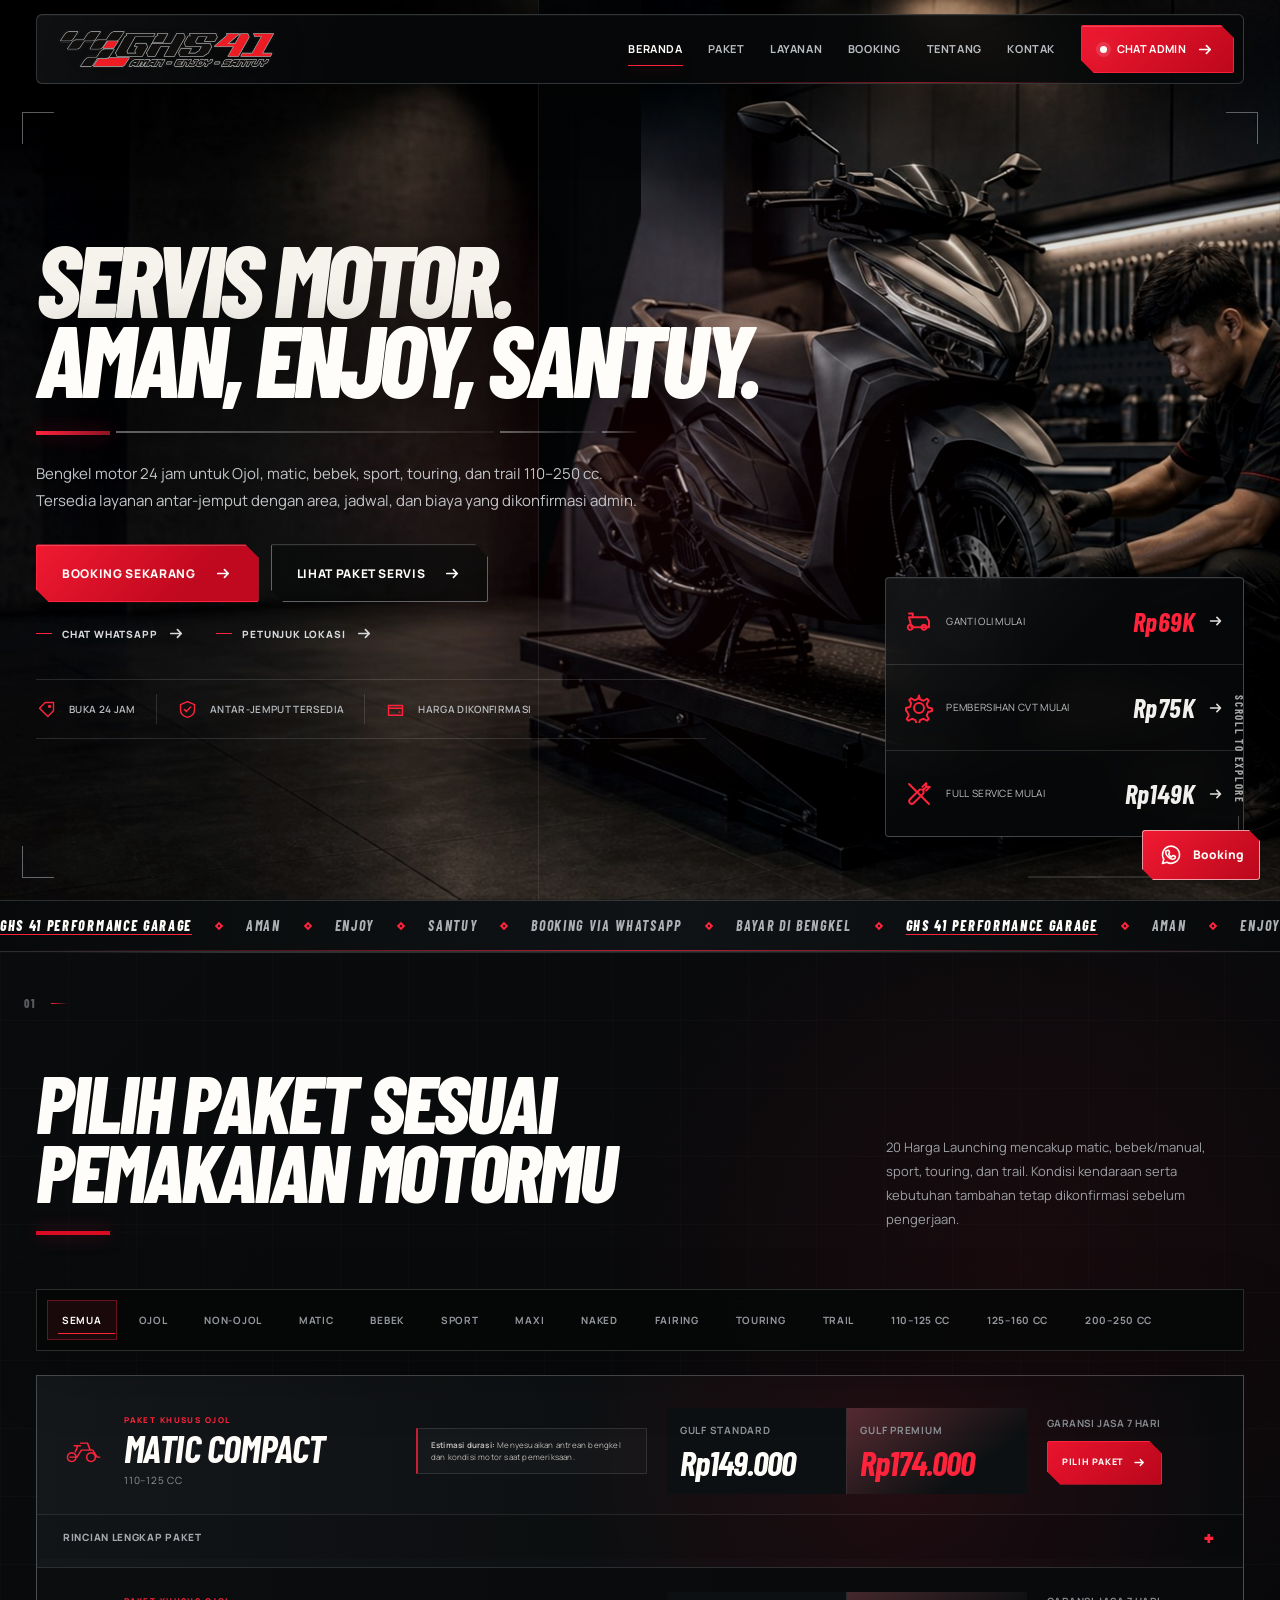
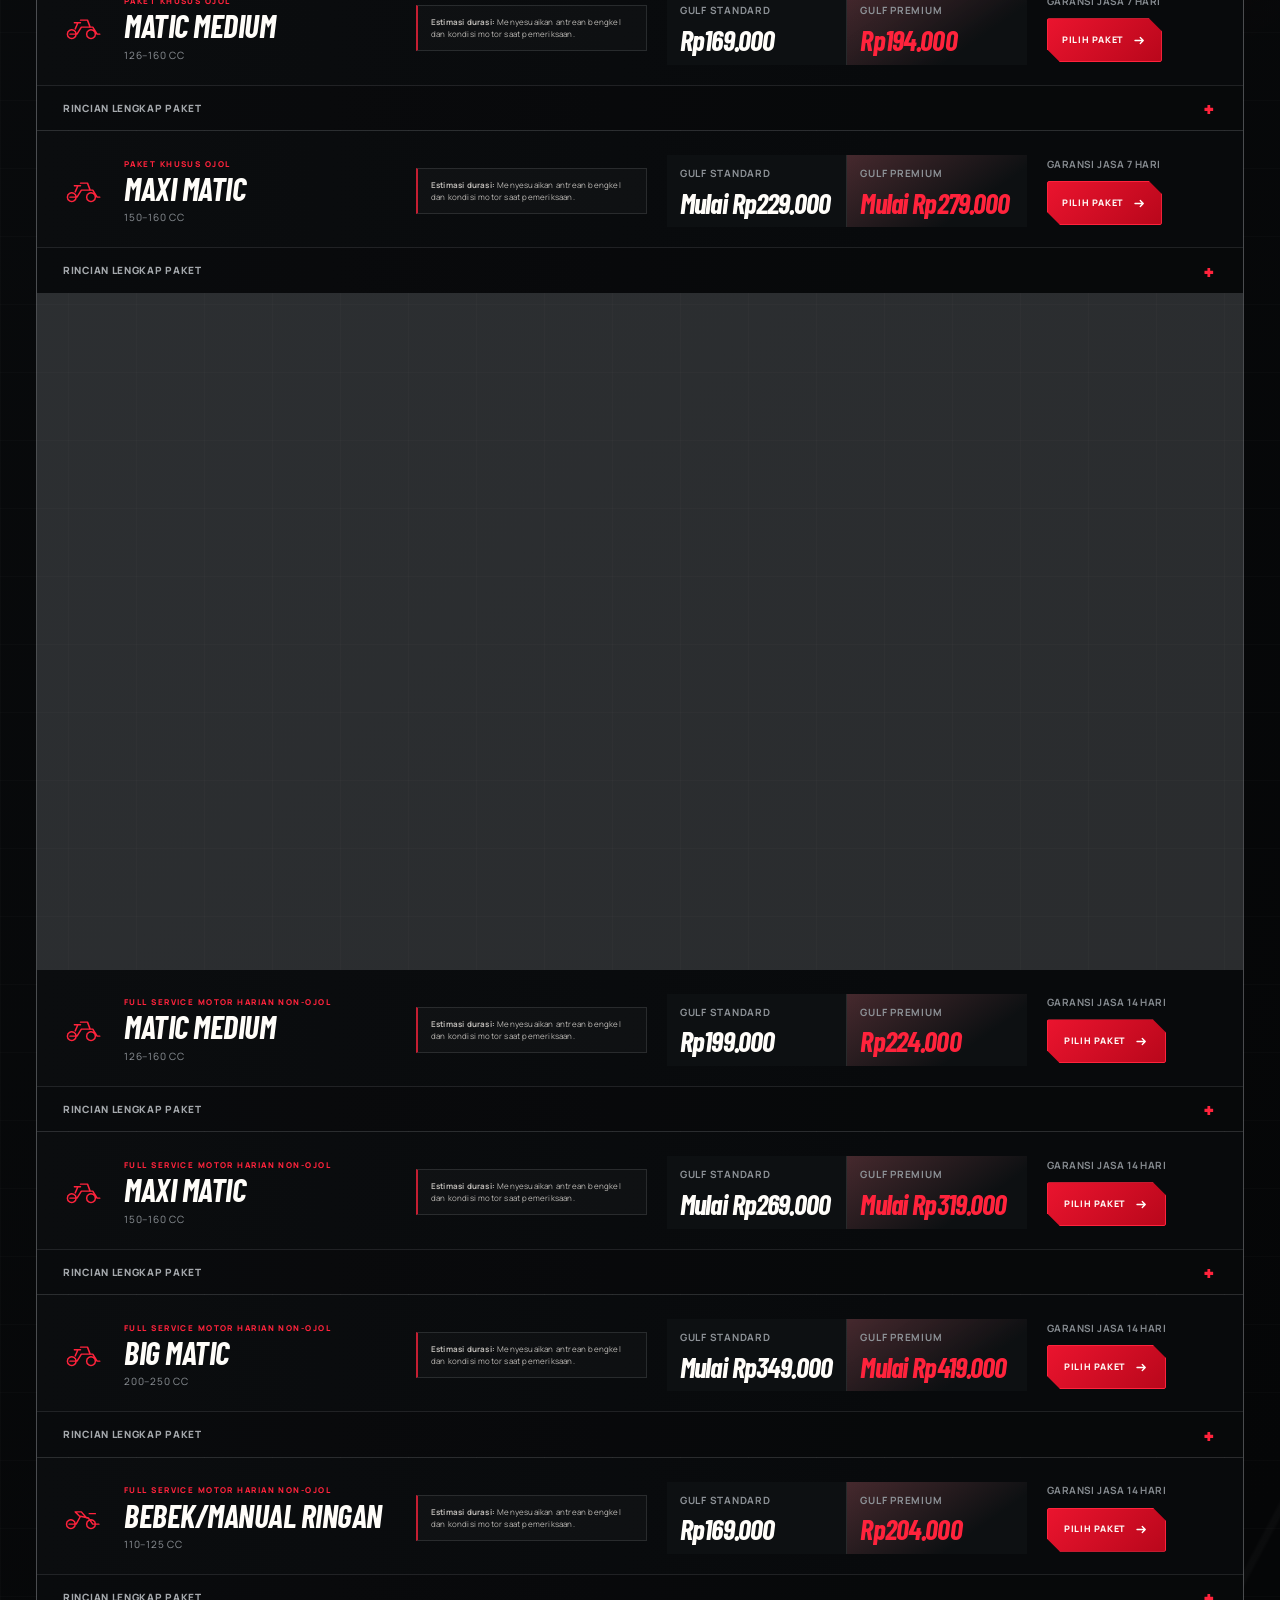
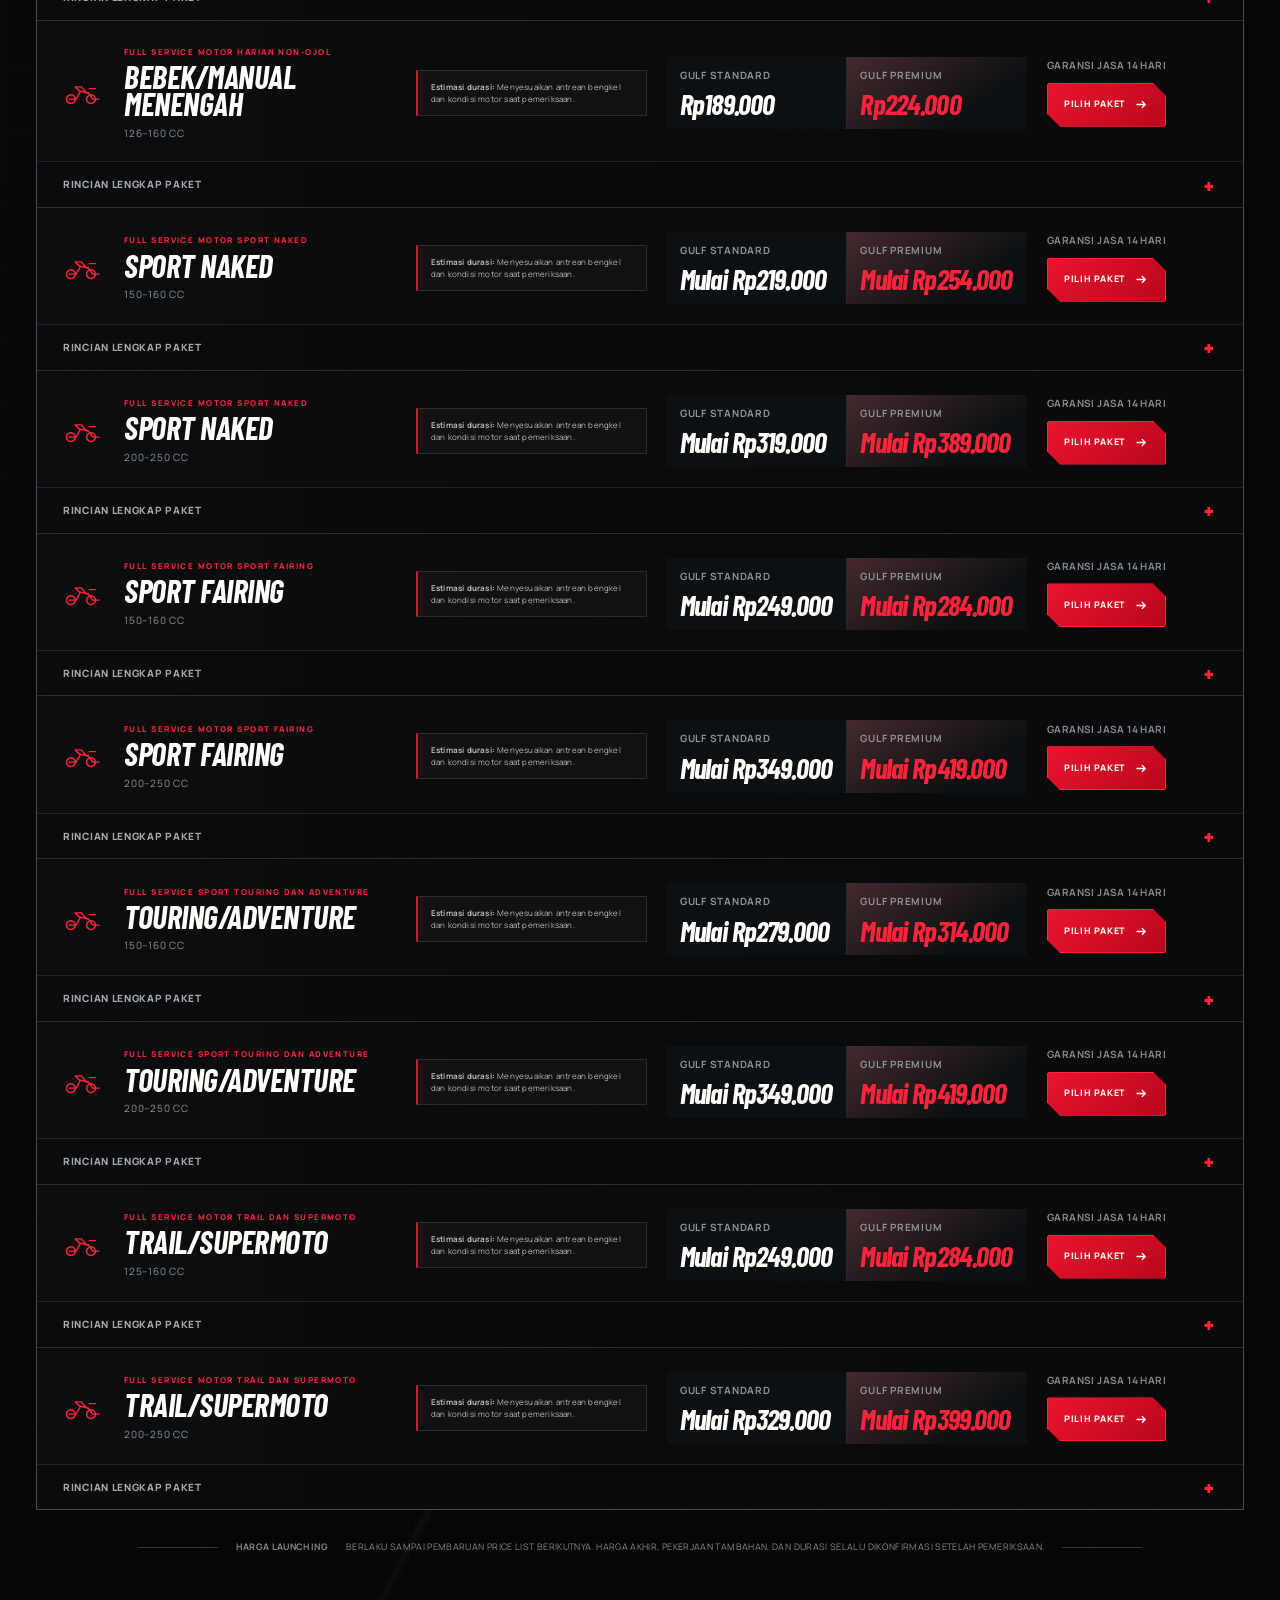
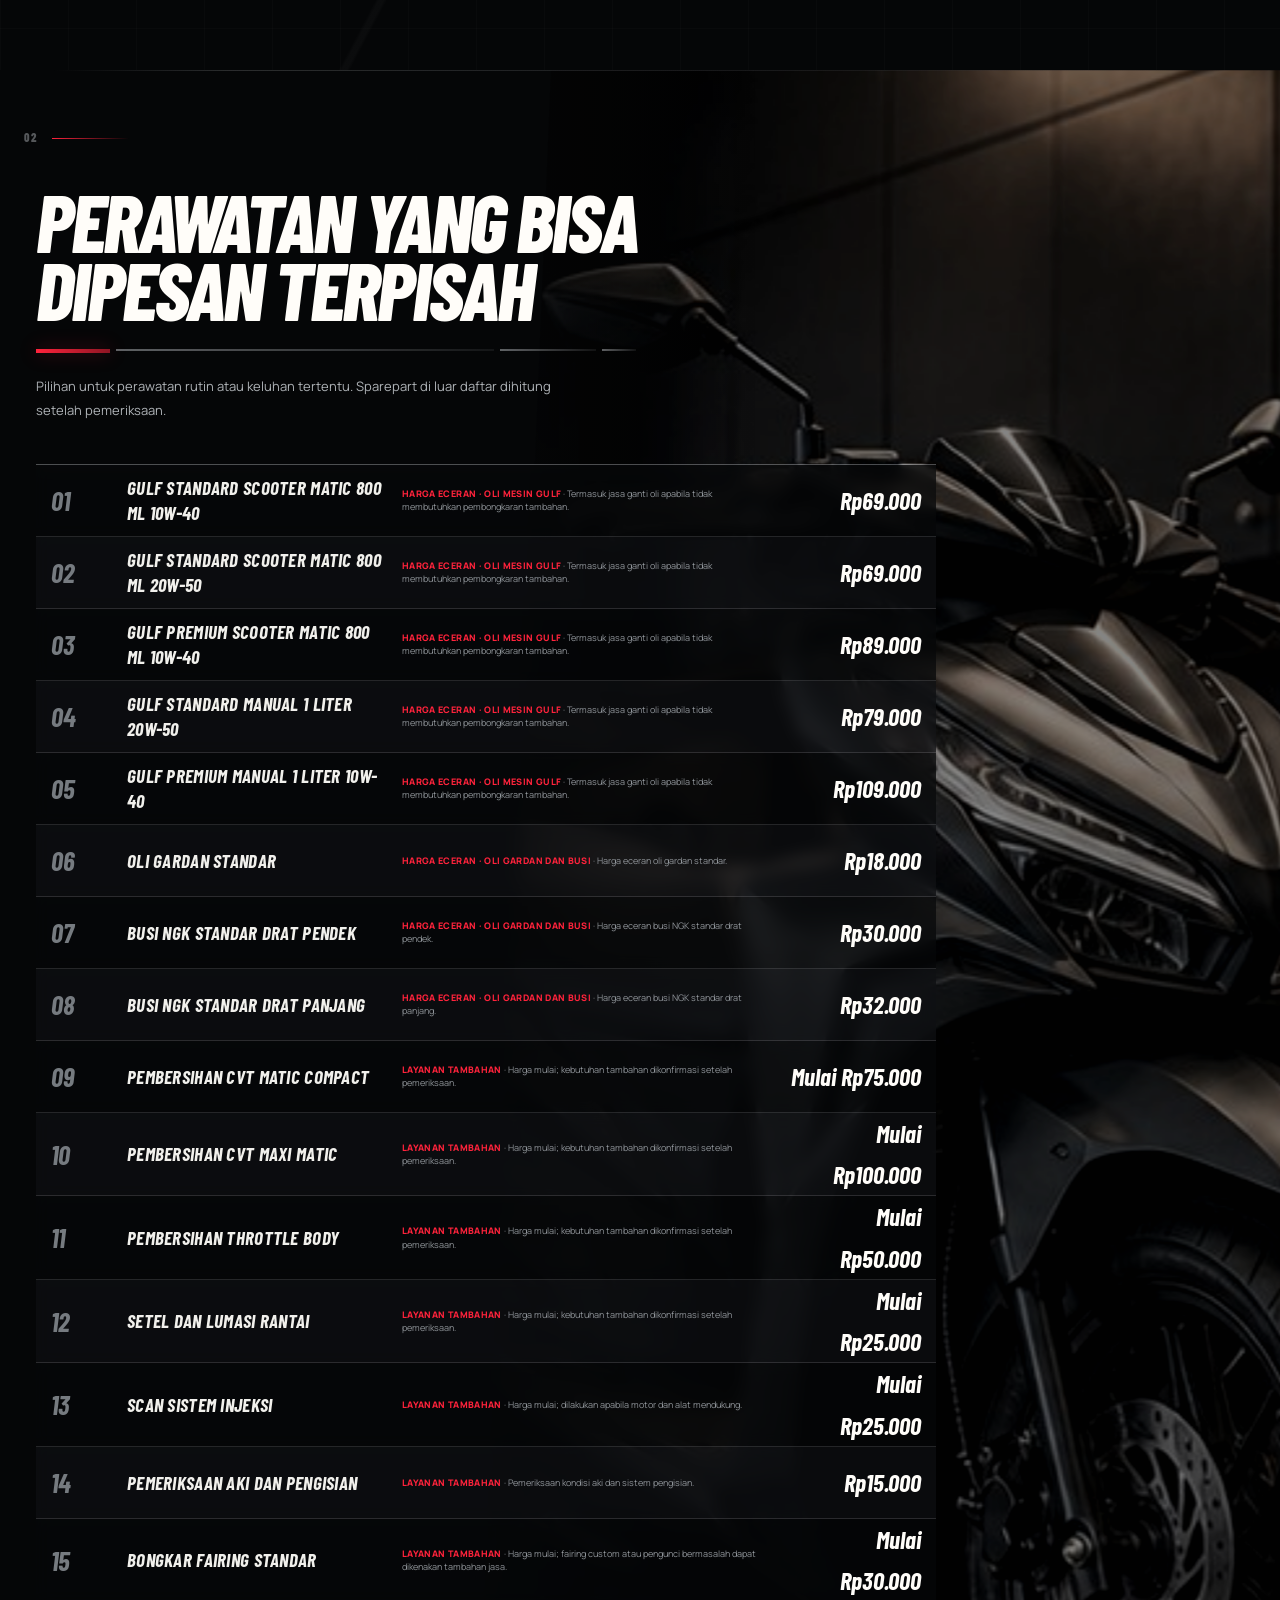
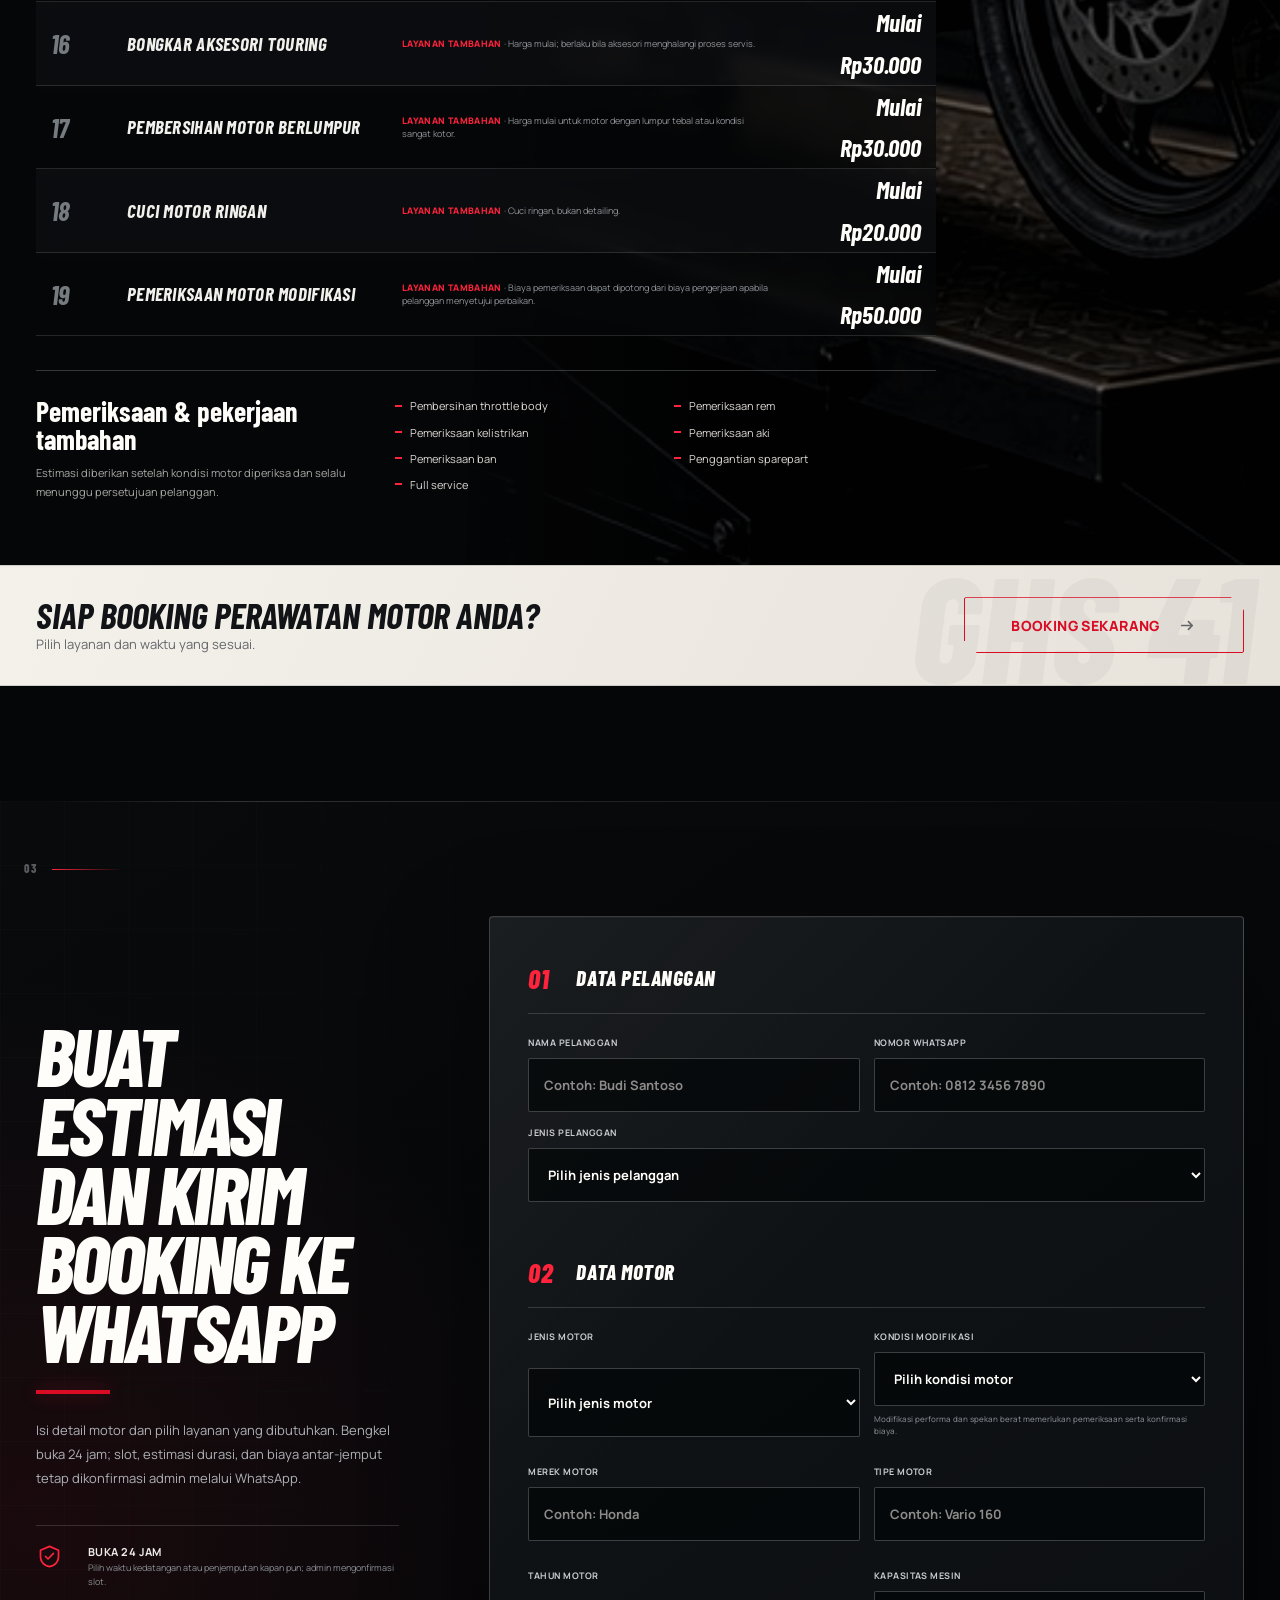
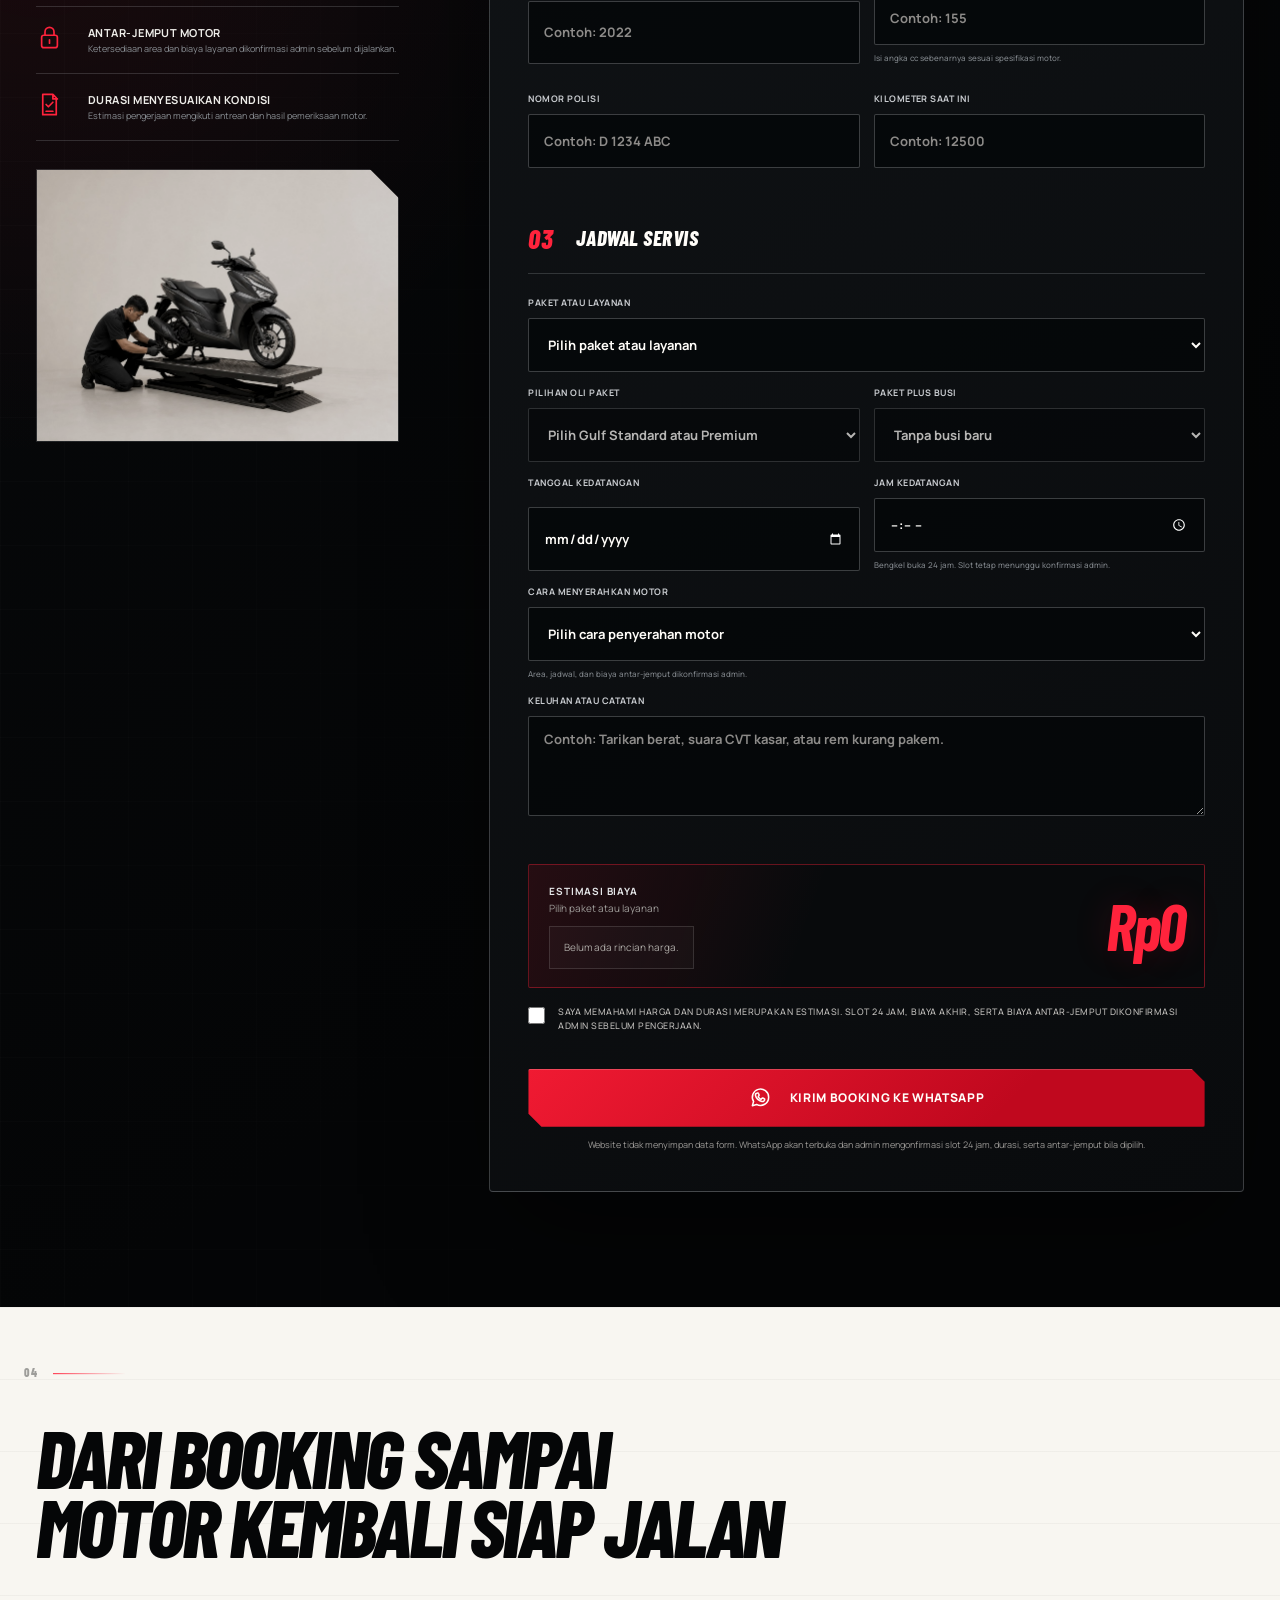
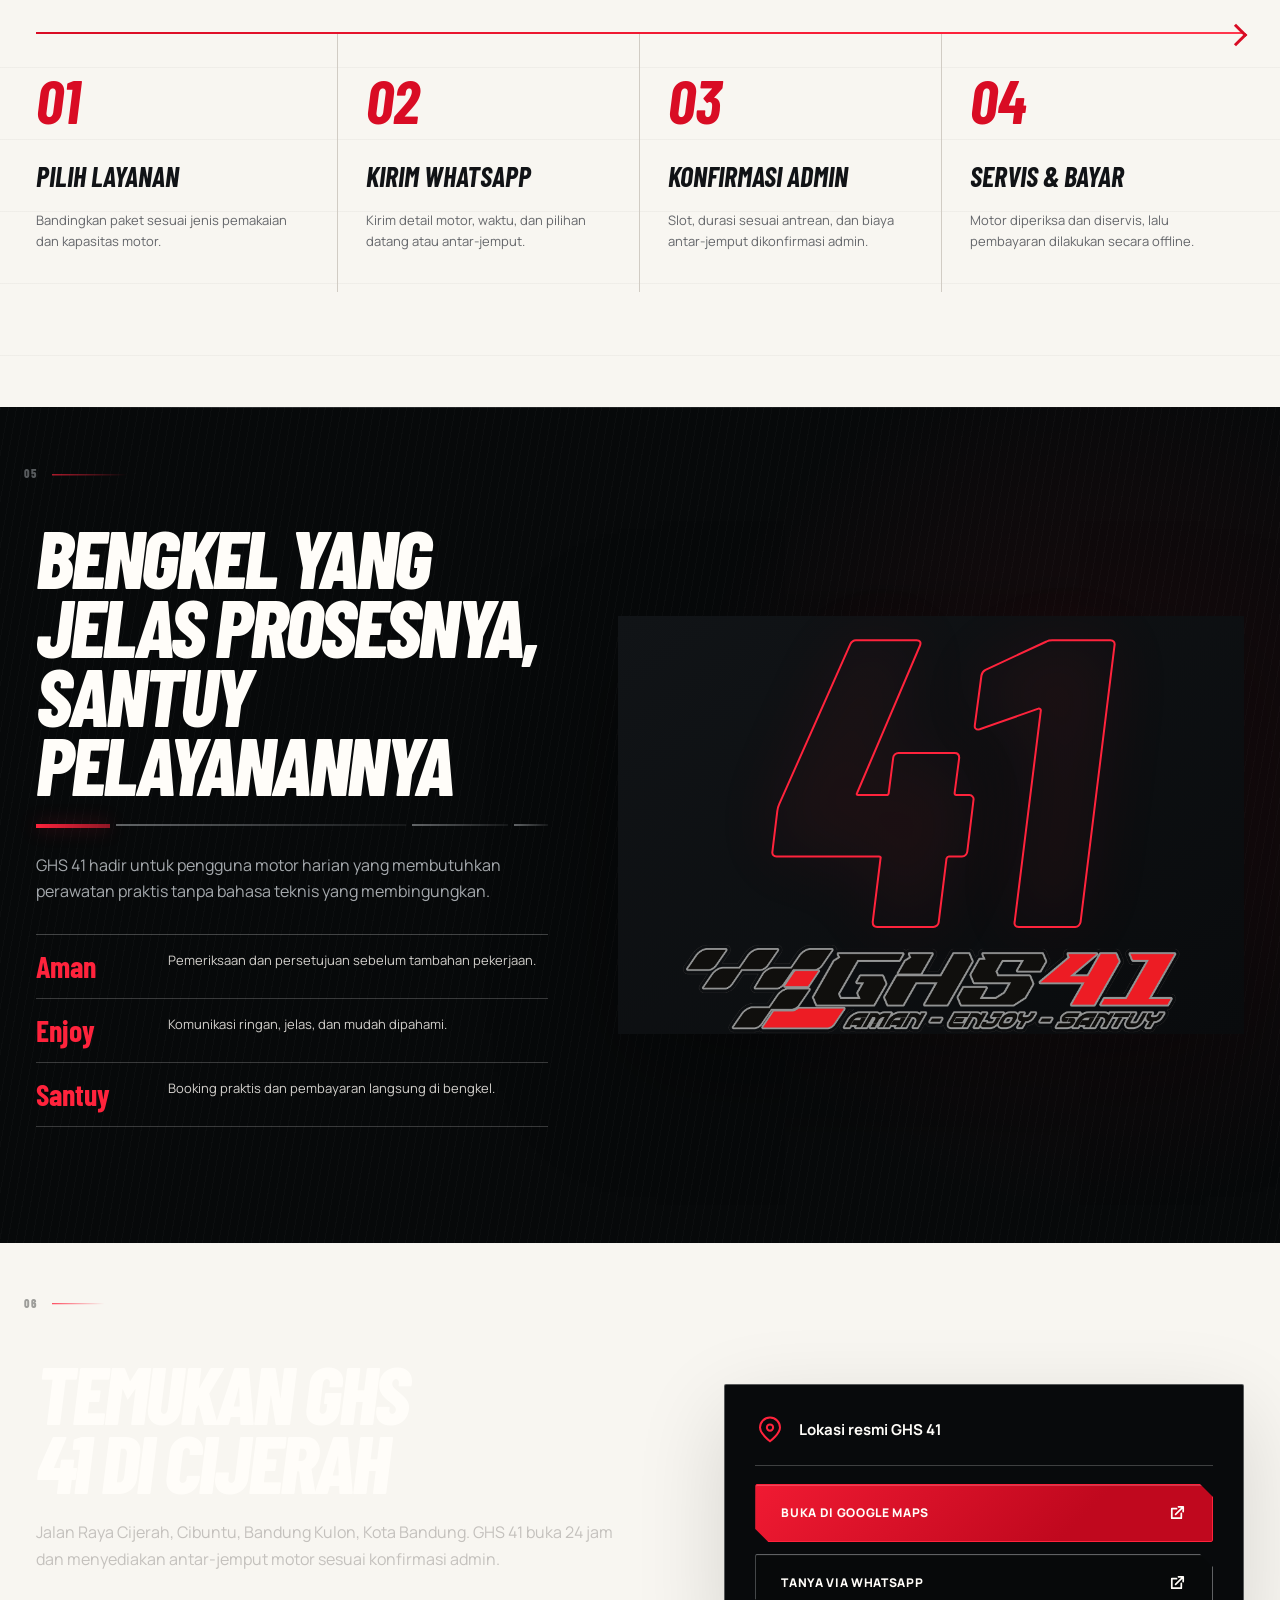
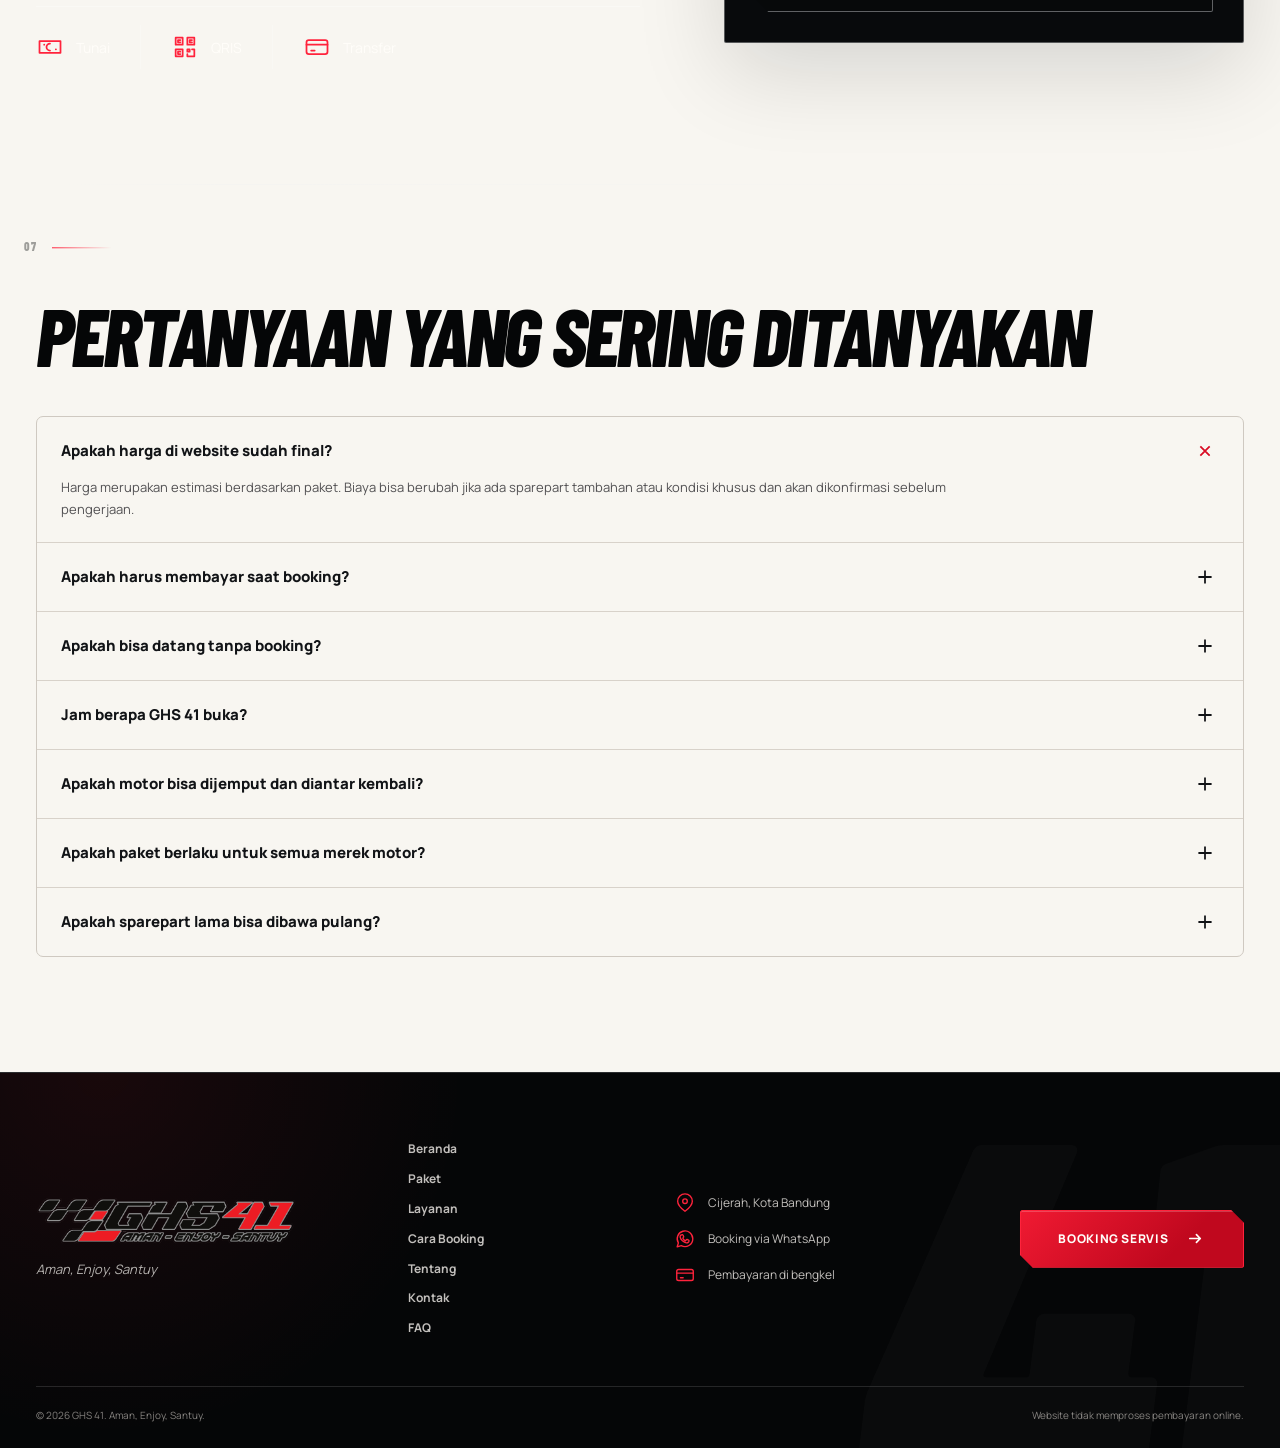
==== commit ccbad8bc: "Fix mobile pricing motion and sticky filters" ====
--- a/index.html
+++ b/index.html
@@ -26,7 +26,7 @@
   <link href="https://fonts.googleapis.com/css2?family=Barlow+Condensed:wght@600;700;800&family=Manrope:wght@400;500;600;700;800&display=swap" rel="stylesheet">
   <script>document.documentElement.classList.add('js');</script>
   <link rel="stylesheet" href="assets/css/style.css">
-  <link rel="stylesheet" href="assets/css/atelier-final.css">
+  <link rel="stylesheet" href="assets/css/atelier-final.css?v=20260804-2">
   <script type="application/ld+json">
   {
     "@context": "https://schema.org",
@@ -93,7 +93,7 @@
         <span class="hero-frame-rail"></span>
       </div>
       <div class="hero-media" aria-hidden="true">
-        <img src="assets/images/hero-workshop-premium.jpg" width="1736" height="906" alt="">
+        <img src="assets/images/hero-workshop-premium.jpg" width="1736" height="906" alt="" fetchpriority="high">
       </div>
 
       <div class="container hero-layout">
@@ -192,7 +192,7 @@
 
     <section class="section services-section" id="layanan" aria-labelledby="services-title" data-motion-section="services" data-section-index="02">
       <div class="section-chrome" aria-hidden="true"><span class="section-index">02</span><span class="section-rail"></span></div>
-      <div class="services-media" aria-hidden="true"><img src="assets/images/hero-workshop-premium.jpg" width="1736" height="906" alt=""></div>
+      <div class="services-media" aria-hidden="true"><img src="assets/images/hero-workshop-premium.jpg" width="1736" height="906" alt="" loading="lazy"></div>
       <div class="container services-content">
         <div class="services-heading reveal">
           <h2 id="services-title">Perawatan yang bisa<br>dipesan terpisah</h2>
@@ -531,6 +531,6 @@
   <script src="assets/js/app.js" defer></script>
   <script src="assets/js/packages.js" defer></script>
   <script src="assets/js/booking.js" defer></script>
-  <script src="assets/js/motion.js" defer></script>
+  <script src="assets/js/motion.js?v=20260804-2" defer></script>
 </body>
 </html>
--- a/assets/css/atelier-final.css
+++ b/assets/css/atelier-final.css
@@ -2,6 +2,12 @@
 
 .hero {
   position: relative;
+}
+
+.packages-section {
+  /* `hidden` creates a scroll container and breaks the sticky filter rail. */
+  overflow: visible;
+  overflow: clip;
 }
 
 .hero h1,
@@ -82,6 +88,11 @@
 
 .package-card:first-child .tier-price strong {
   font-size: clamp(29px, 2.7vw, 41px);
+}
+
+.tier-price strong {
+  /* "Mulai" may wrap above the amount instead of colliding with its sibling tier. */
+  white-space: normal;
 }
 
 .package-details summary,
@@ -121,22 +132,86 @@
 }
 
 @media (max-width: 920px) {
+  :root {
+    --mobile-sticky-offset: calc(max(8px, env(safe-area-inset-top)) + 74px);
+  }
+
+  html {
+    scroll-padding-top: calc(var(--mobile-sticky-offset) + 12px);
+  }
+
+  .site-header,
+  .site-header.is-scrolled {
+    padding-top: max(8px, env(safe-area-inset-top));
+    background: #040607;
+  }
+
   .header-inner,
   .site-header.is-scrolled .header-inner {
     overflow: visible;
     backdrop-filter: none;
   }
 
+  .filter-bar {
+    top: var(--mobile-sticky-offset);
+  }
+
   .floating-wa {
     display: none;
   }
 
+  .booking-form input:not([type="checkbox"]),
+  .booking-form select,
+  .booking-form textarea {
+    /* Prevent iOS Safari from zooming the viewport when a field receives focus. */
+    font-size: 16px;
+  }
+
   .page-hero-visual img {
     height: 100%;
   }
 }
 
+@media (max-width: 430px) {
+  .package-tier-prices {
+    grid-template-columns: 1fr;
+  }
+
+  .tier-price,
+  .package-card:first-child .tier-price {
+    min-height: 68px;
+    grid-template-columns: minmax(0, 1fr) auto;
+    align-items: center;
+  }
+
+  .tier-price small {
+    white-space: normal;
+  }
+
+  .tier-price strong,
+  .package-card:first-child .tier-price strong {
+    font-size: clamp(22px, 7vw, 28px);
+  }
+}
+
 @media (max-width: 700px) {
+  .brand img {
+    width: clamp(166px, 46vw, 184px);
+  }
+
+  .hero,
+  .hero-layout {
+    min-height: 930px;
+  }
+
+  .hero h1 {
+    font-size: clamp(61px, 18.5vw, 82px);
+  }
+
+  .hero-utility {
+    grid-template-columns: repeat(2, minmax(0, 1fr));
+  }
+
   .hero-media {
     position: absolute;
     inset: 0;
@@ -163,9 +238,19 @@
 
 }
 
+@media (max-width: 360px) {
+  .hero-utility {
+    grid-template-columns: 1fr;
+  }
+}
+
 @media (prefers-reduced-motion: reduce) {
   .motion-enabled .floating-wa::after,
   .motion-enabled .ticker-track {
     animation: none !important;
   }
-}
+
+  .section-rail {
+    transform: none !important;
+  }
+}
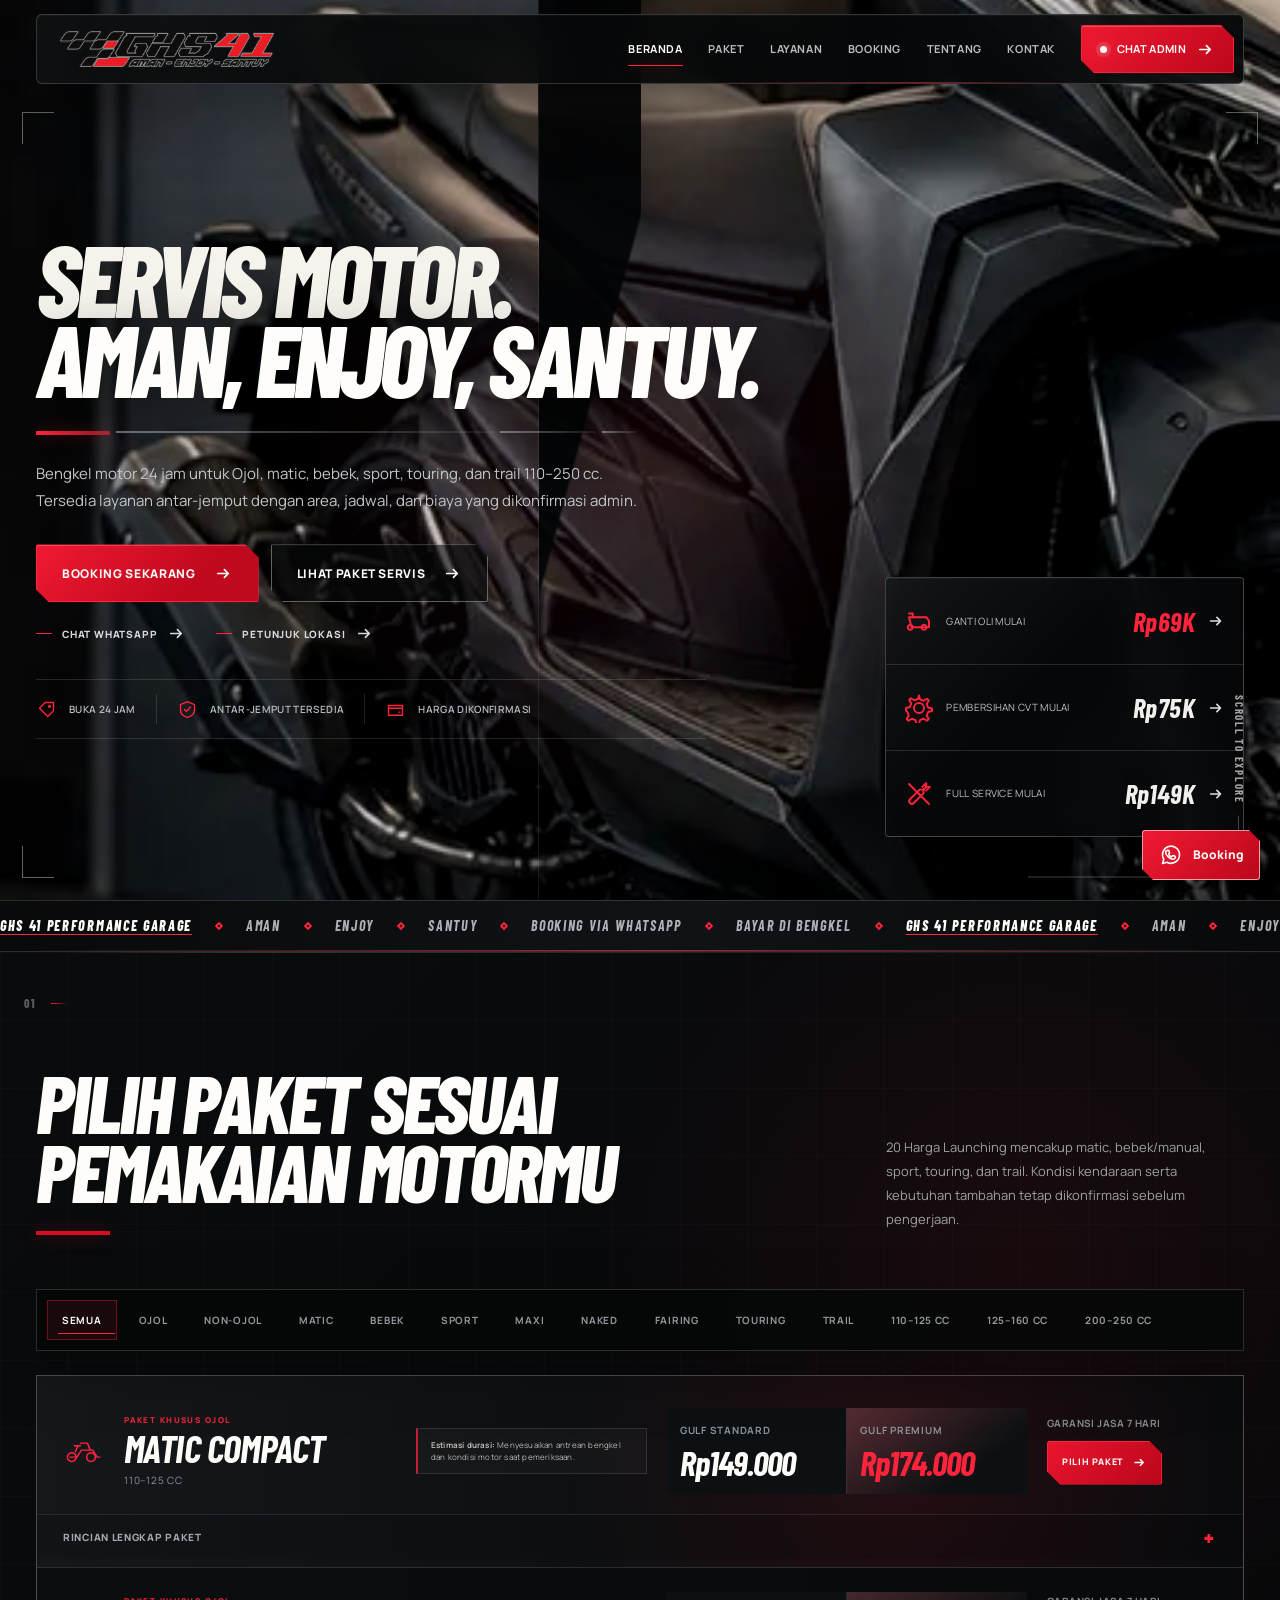
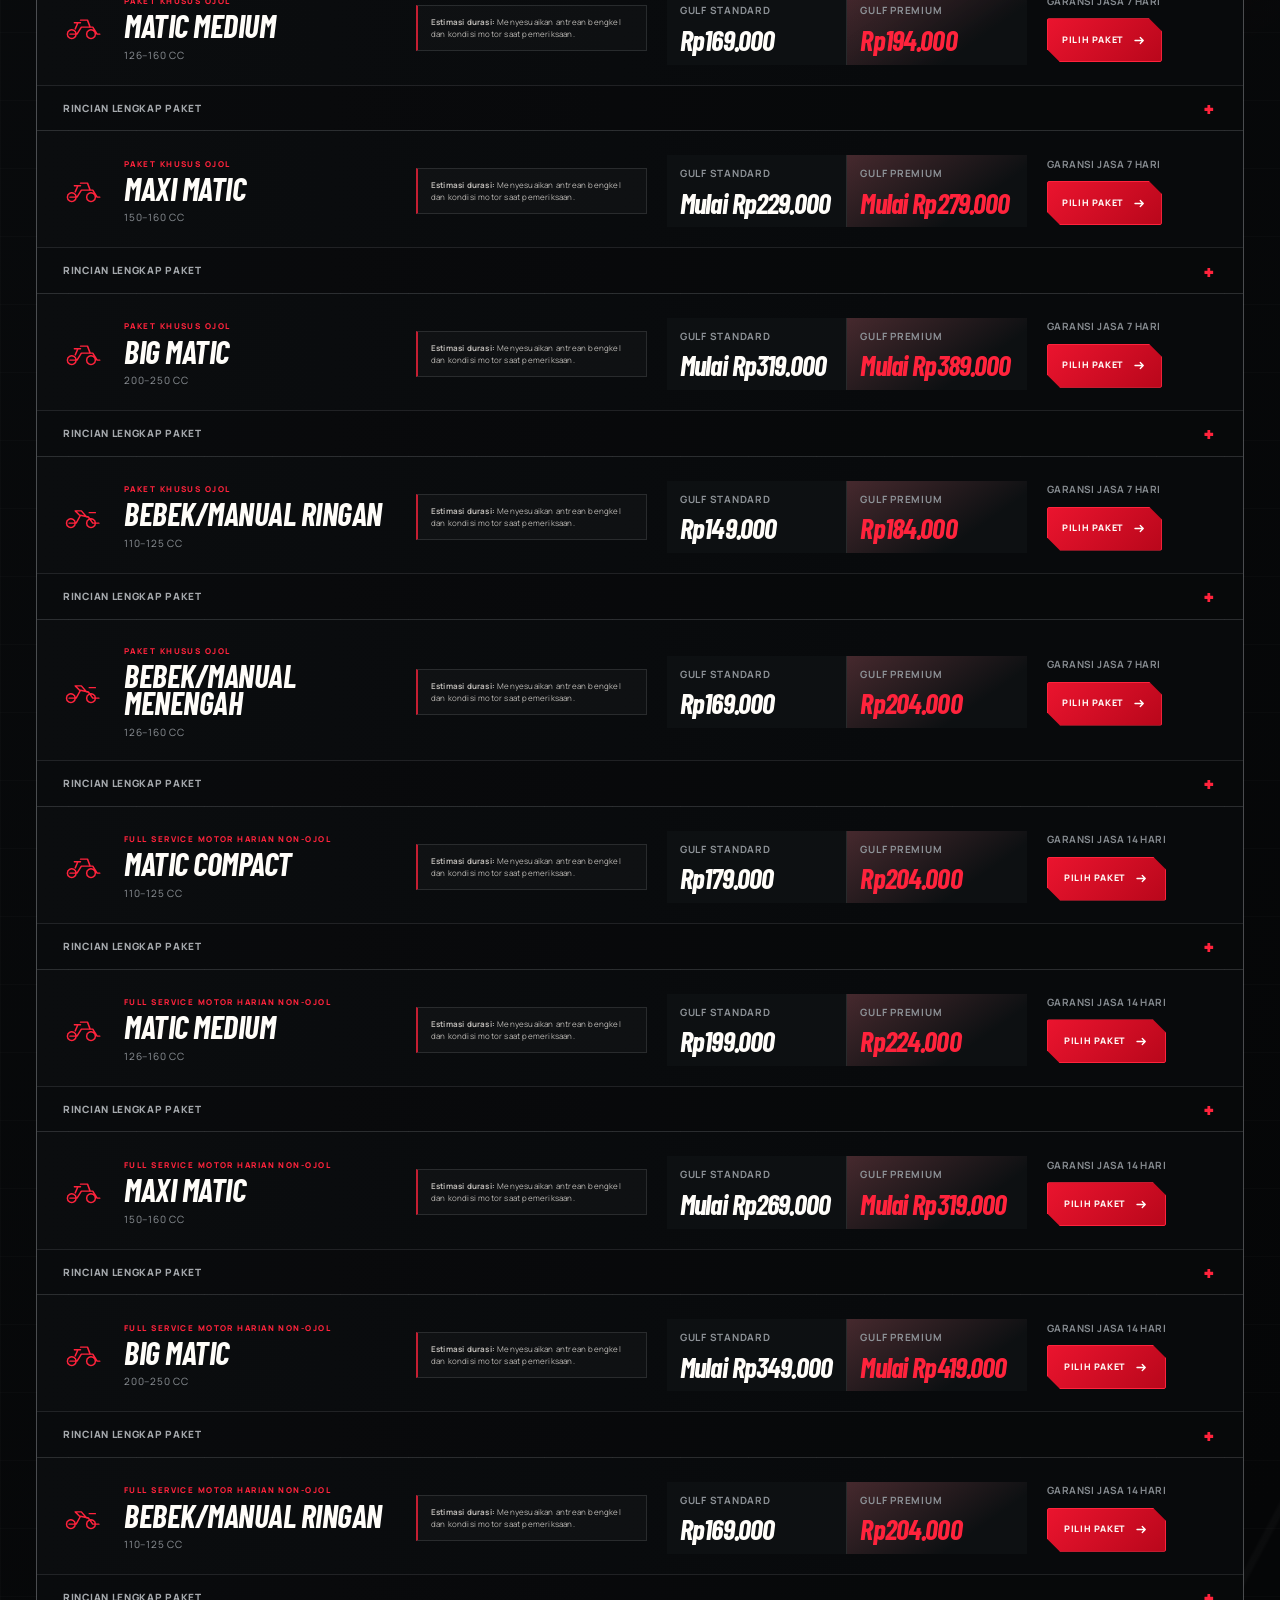
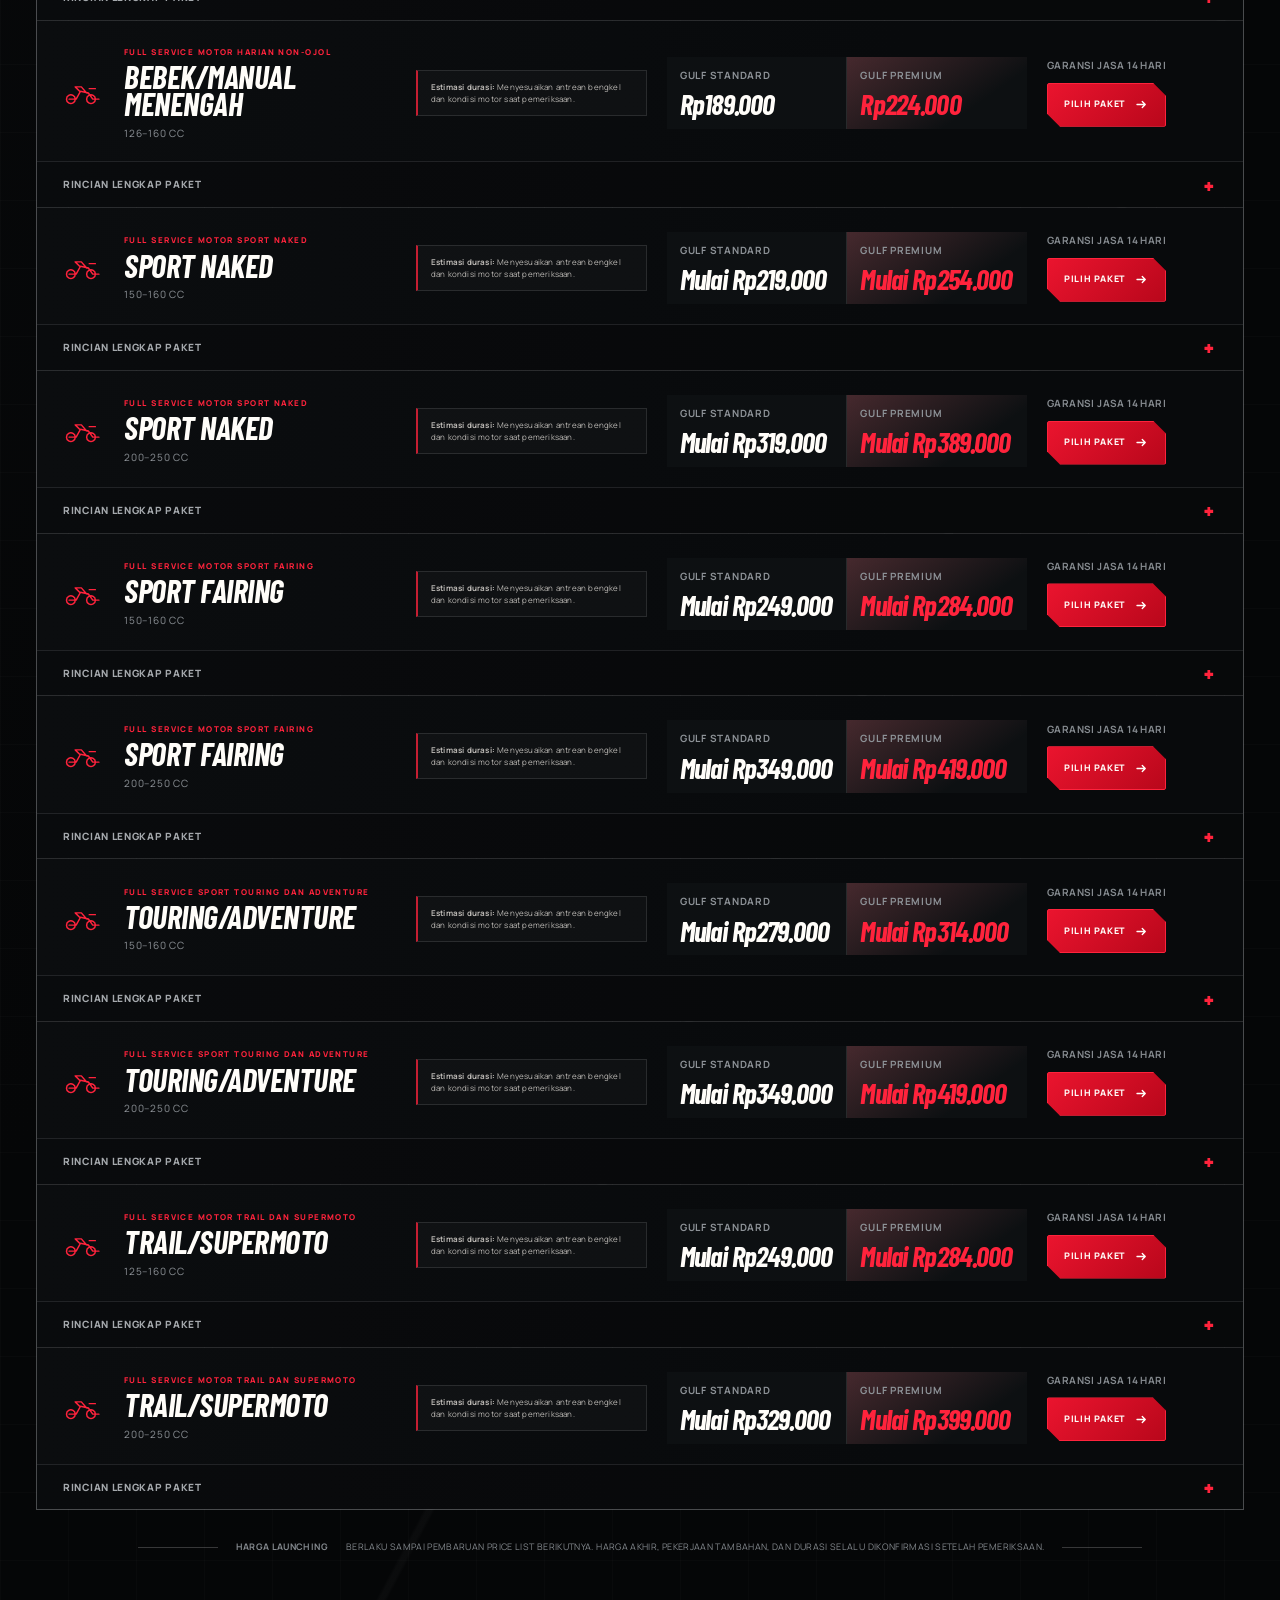
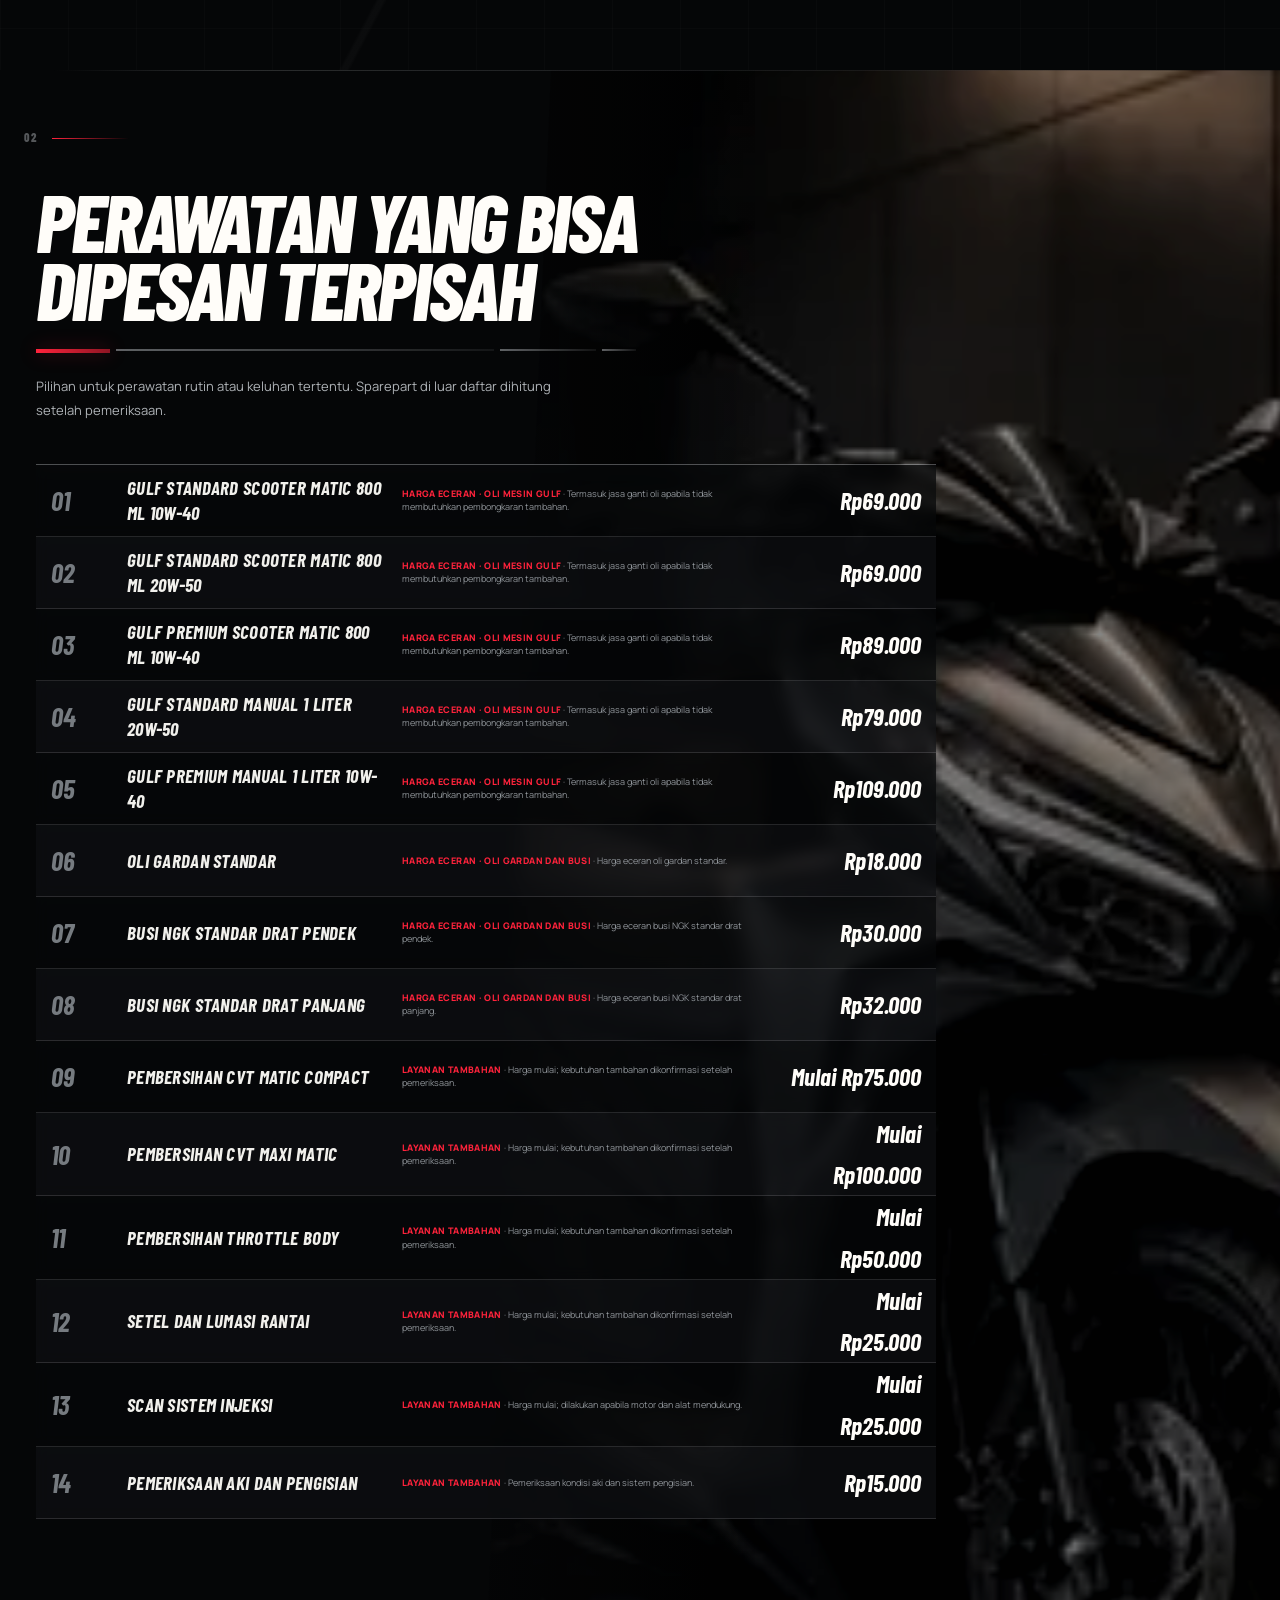
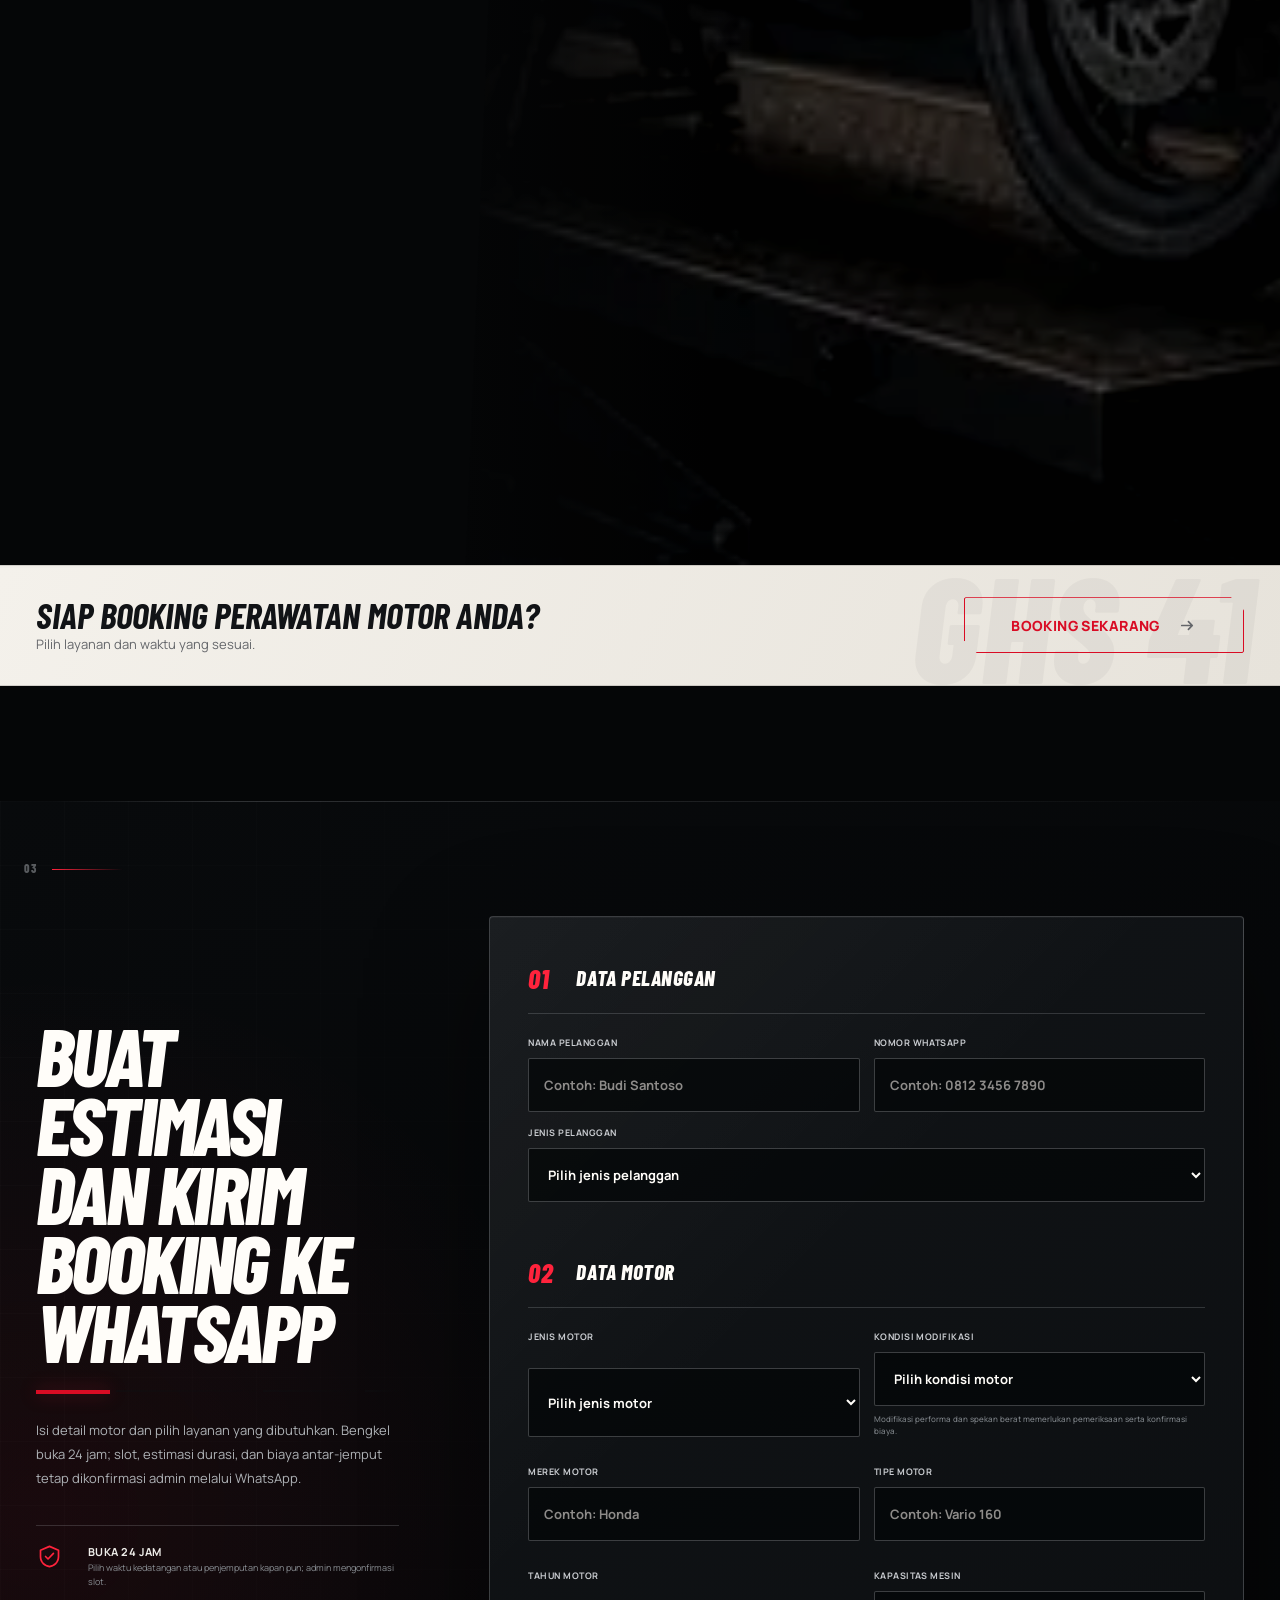
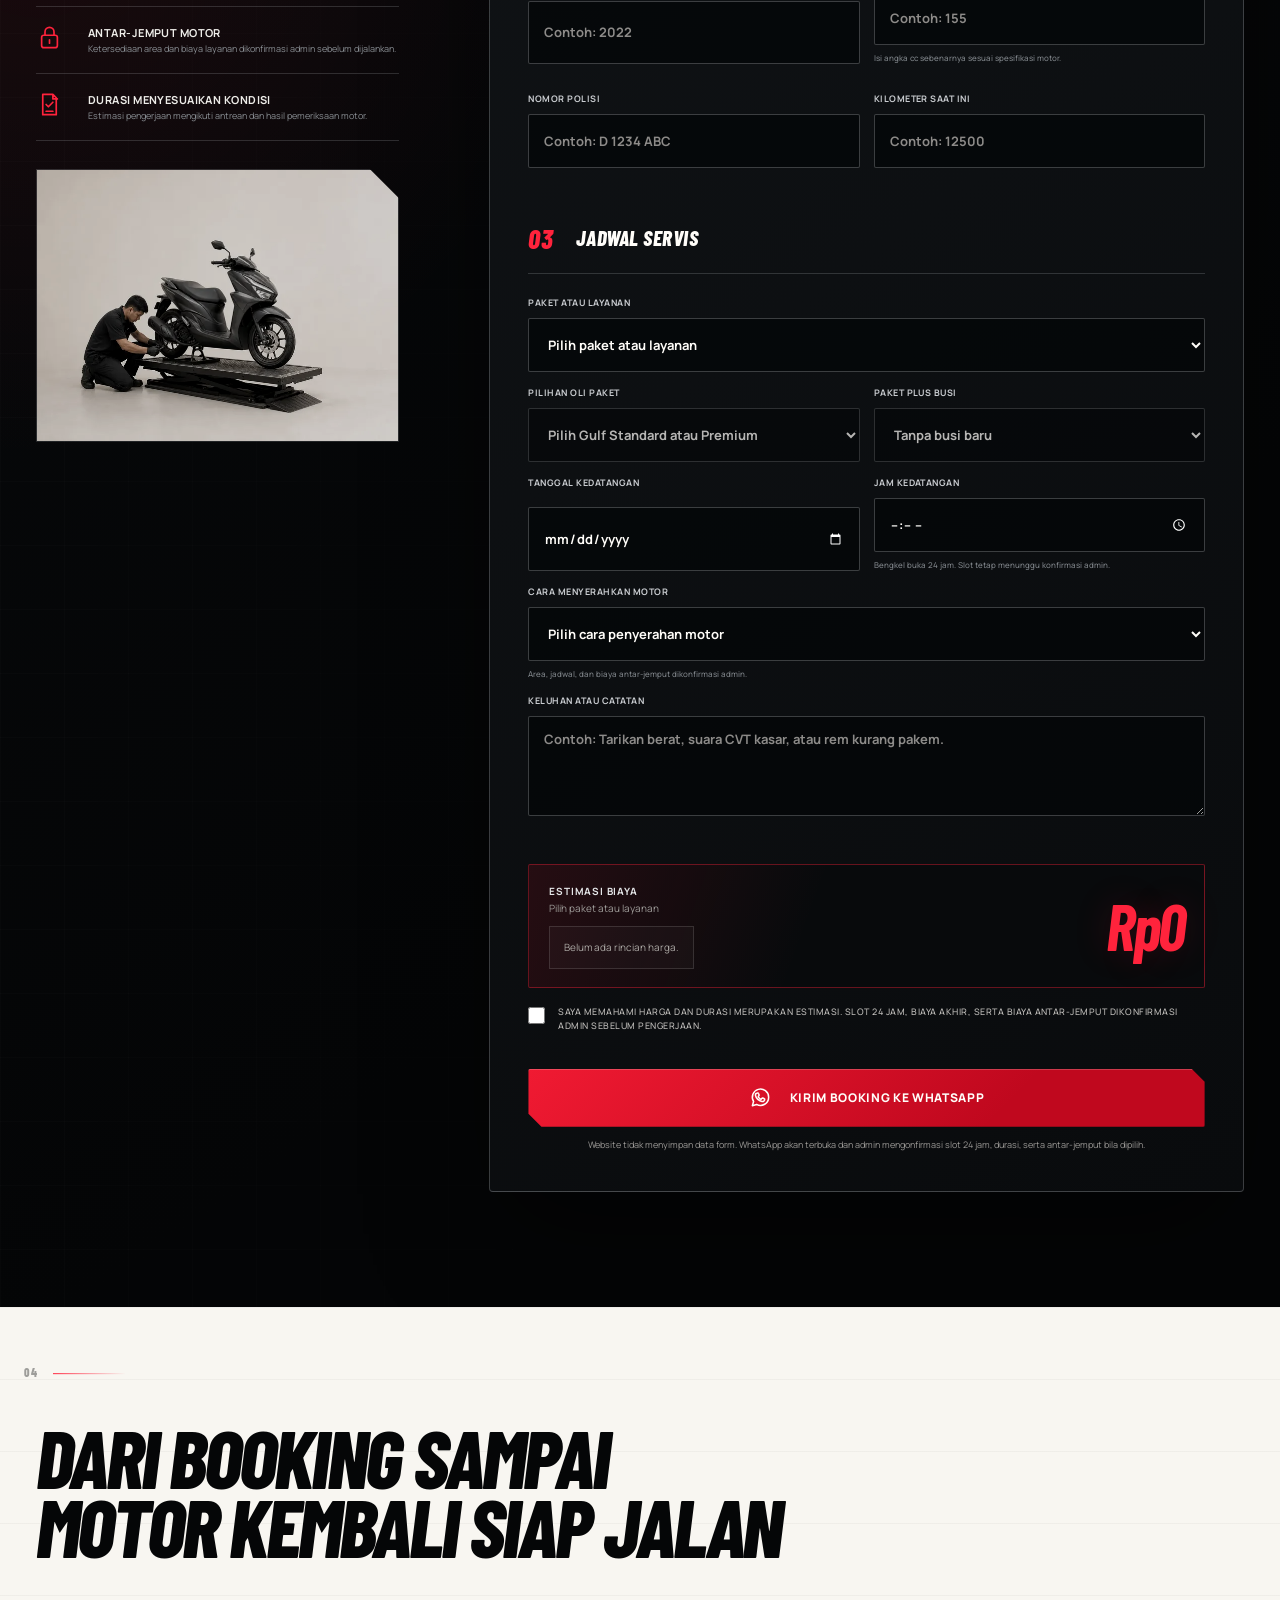
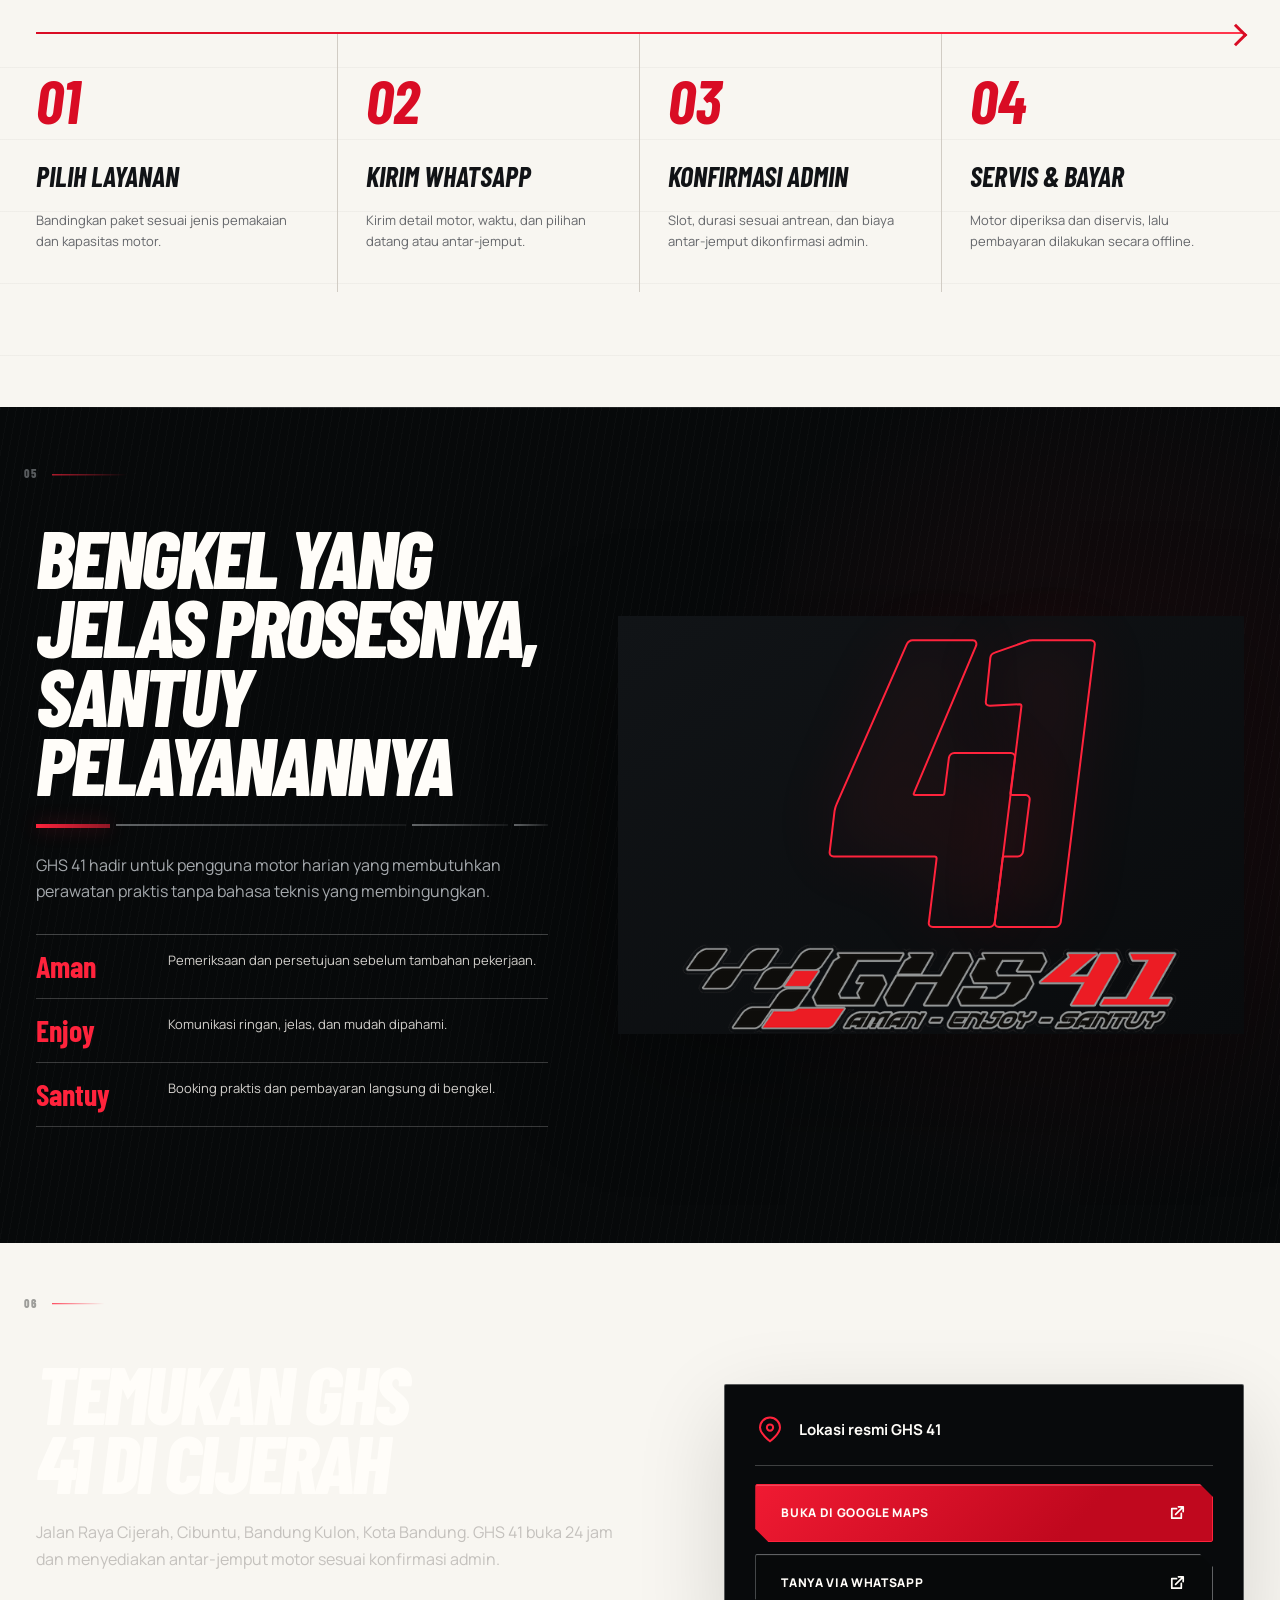
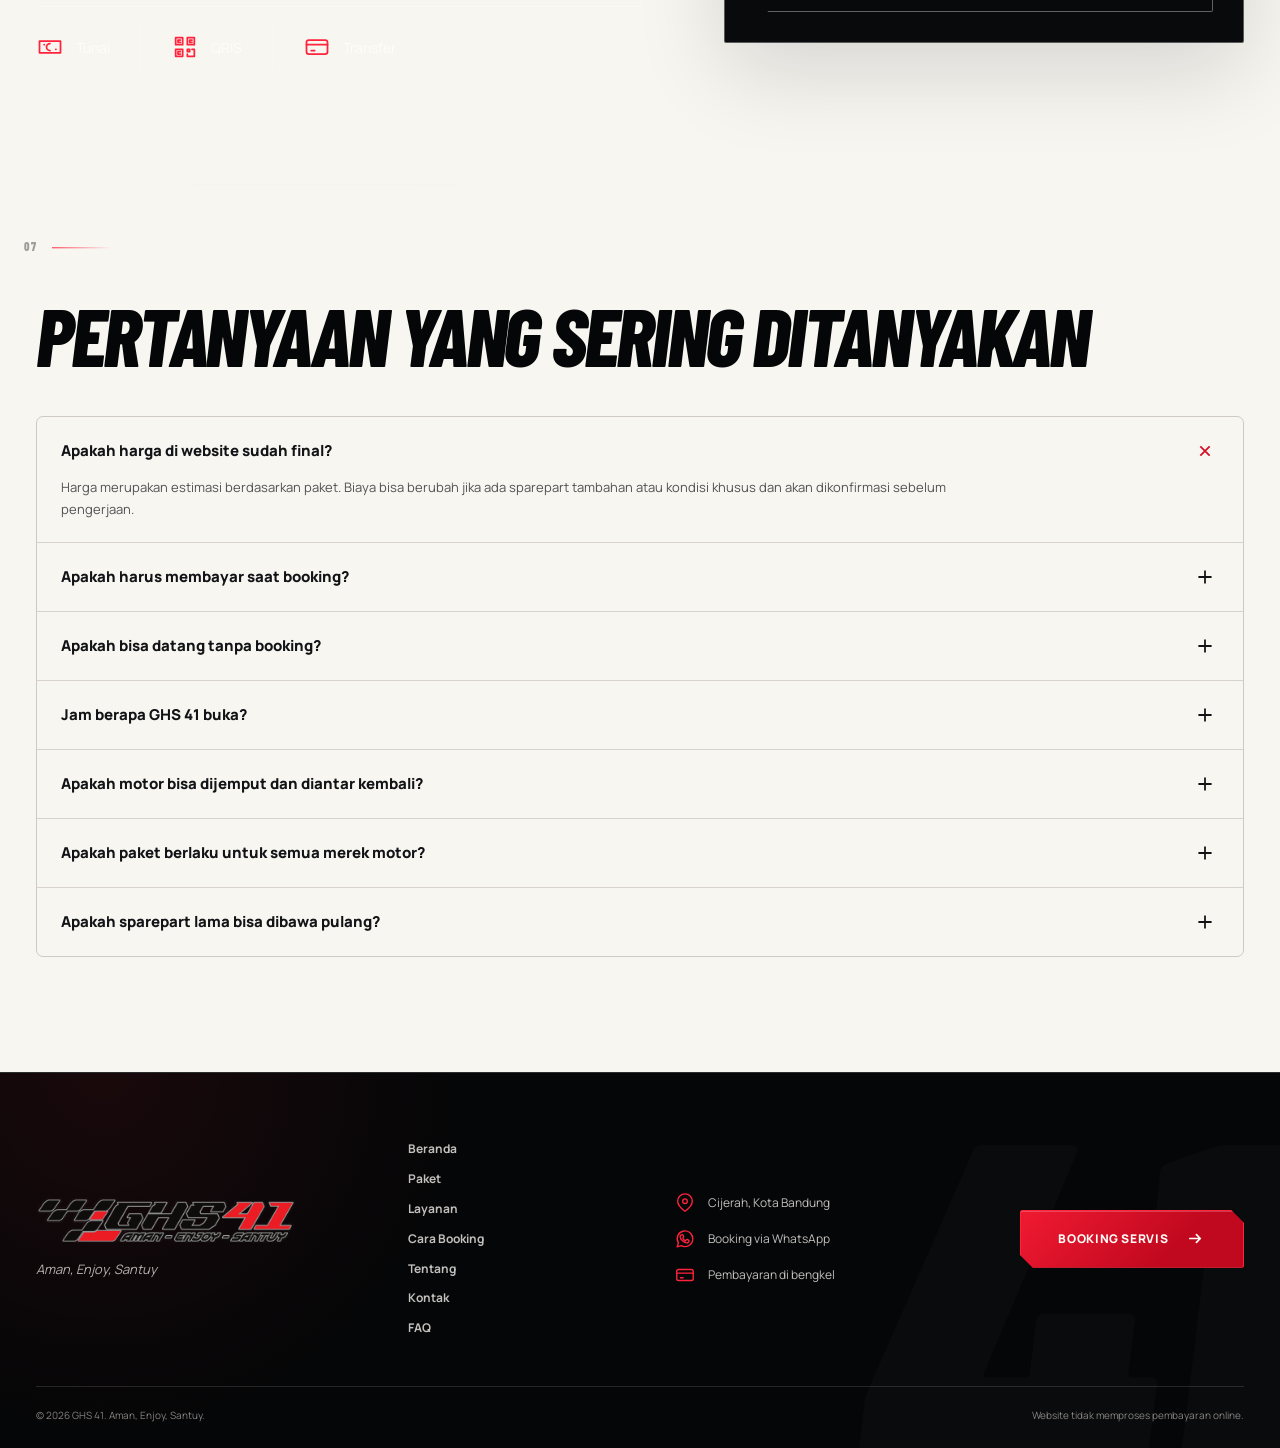
==== commit 40d9d68b: "fix: harden mobile scrolling and optimize frontend" ====
--- a/index.html
+++ b/index.html
@@ -16,17 +16,18 @@
   <meta property="og:image:height" content="906">
   <meta property="og:locale" content="id_ID">
   <meta name="twitter:card" content="summary_large_image">
-  <link rel="canonical" href="https://ghs41.github.io/">
+  <link rel="canonical" href="https://ghs41.github.io/index.html">
   <title>GHS 41 — Bengkel Motor Cijerah, Bandung</title>
-  <link rel="icon" type="image/png" href="assets/images/favicon.png">
-  <link rel="apple-touch-icon" href="assets/images/favicon.png">
+  <link rel="icon" type="image/png" sizes="48x48" href="assets/images/favicon-48.png">
+  <link rel="apple-touch-icon" sizes="180x180" href="assets/images/apple-touch-icon.png">
   <link rel="manifest" href="manifest.webmanifest">
   <link rel="preconnect" href="https://fonts.googleapis.com">
   <link rel="preconnect" href="https://fonts.gstatic.com" crossorigin>
-  <link href="https://fonts.googleapis.com/css2?family=Barlow+Condensed:wght@600;700;800&family=Manrope:wght@400;500;600;700;800&display=swap" rel="stylesheet">
+  <link rel="preload" as="style" href="https://fonts.googleapis.com/css2?family=Barlow+Condensed:wght@600;700;800&amp;family=Manrope:wght@400;500;600;700;800&amp;display=swap">
+  <link rel="stylesheet" href="https://fonts.googleapis.com/css2?family=Barlow+Condensed:wght@600;700;800&amp;family=Manrope:wght@400;500;600;700;800&amp;display=swap" media="print" data-deferred-style>
+  <noscript><link rel="stylesheet" href="https://fonts.googleapis.com/css2?family=Barlow+Condensed:wght@600;700;800&amp;family=Manrope:wght@400;500;600;700;800&amp;display=swap"></noscript>
   <script>document.documentElement.classList.add('js');</script>
-  <link rel="stylesheet" href="assets/css/style.css">
-  <link rel="stylesheet" href="assets/css/atelier-final.css?v=20260804-2">
+  <link rel="stylesheet" href="assets/css/site.min.css?v=20260804-4">
   <script type="application/ld+json">
   {
     "@context": "https://schema.org",
@@ -35,7 +36,7 @@
     "description": "Bengkel motor 24 jam untuk Ojol dan Non-Ojol, melayani motor 110–250 cc dengan booking WhatsApp, antar-jemput sesuai konfirmasi admin, dan pembayaran di bengkel.",
     "url": "https://ghs41.github.io/",
     "image": "https://ghs41.github.io/assets/images/hero-workshop-premium.jpg",
-    "logo": "https://ghs41.github.io/assets/images/logo-ghs41-optimized.png",
+    "logo": "https://ghs41.github.io/assets/images/logo-ghs41-display.png",
     "telephone": "+62-813-9554-6714",
     "openingHours": "Mo-Su 00:00-23:59",
     "priceRange": "Rp15.000–Rp419.000+",
@@ -64,7 +65,7 @@
   <header class="site-header" id="beranda">
     <div class="container header-inner">
       <a class="brand" href="index.html" aria-label="GHS 41 — kembali ke beranda">
-        <img src="assets/images/logo-ghs41-optimized.png" width="1600" height="289" fetchpriority="high" alt="GHS 41 — Aman, Enjoy, Santuy">
+        <img src="assets/images/logo-ghs41-display.png" width="640" height="116" fetchpriority="high" alt="GHS 41 — Aman, Enjoy, Santuy">
       </a>
 
       <button class="nav-toggle" type="button" aria-expanded="false" aria-controls="main-nav" aria-label="Buka menu navigasi">
@@ -83,7 +84,7 @@
     </div>
   </header>
 
-  <main id="main">
+  <main id="main" tabindex="-1">
     <section class="hero section-dark" aria-labelledby="hero-title" data-motion-section="hero" data-section-index="00">
       <div class="hero-frame" aria-hidden="true">
         <span class="hero-frame-corner hero-frame-corner-tl"></span>
@@ -93,7 +94,11 @@
         <span class="hero-frame-rail"></span>
       </div>
       <div class="hero-media" aria-hidden="true">
-        <img src="assets/images/hero-workshop-premium.jpg" width="1736" height="906" alt="" fetchpriority="high">
+        <picture>
+          <source media="(max-width: 700px)" srcset="assets/images/hero-workshop-premium-mobile.webp" type="image/webp">
+          <source srcset="assets/images/hero-workshop-premium.webp" type="image/webp">
+          <img src="assets/images/hero-workshop-premium.jpg" width="1736" height="906" alt="" fetchpriority="high">
+        </picture>
       </div>
 
       <div class="container hero-layout">
@@ -192,7 +197,7 @@
 
     <section class="section services-section" id="layanan" aria-labelledby="services-title" data-motion-section="services" data-section-index="02">
       <div class="section-chrome" aria-hidden="true"><span class="section-index">02</span><span class="section-rail"></span></div>
-      <div class="services-media" aria-hidden="true"><img src="assets/images/hero-workshop-premium.jpg" width="1736" height="906" alt="" loading="lazy"></div>
+      <div class="services-media" aria-hidden="true"><picture><source media="(max-width: 700px)" srcset="assets/images/hero-workshop-premium-720.webp" type="image/webp"><source srcset="assets/images/hero-workshop-premium.webp" type="image/webp"><img src="assets/images/hero-workshop-premium.jpg" width="1736" height="906" alt="" loading="lazy"></picture></div>
       <div class="container services-content">
         <div class="services-heading reveal">
           <h2 id="services-title">Perawatan yang bisa<br>dipesan terpisah</h2>
@@ -263,7 +268,7 @@
             <div><svg viewBox="0 0 24 24" aria-hidden="true"><path d="M6 3h9l3 3v15H6zM15 3v4h4M9 12l2 2 4-4M9 18h6"/></svg><p><strong>Durasi menyesuaikan kondisi</strong><span>Estimasi pengerjaan mengikuti antrean dan hasil pemeriksaan motor.</span></p></div>
           </div>
 
-          <img class="booking-image booking-image-compact" src="assets/images/booking-workshop-premium.jpg" width="1448" height="1086" alt="Mekanik GHS 41 memeriksa motor di atas lift servis" loading="lazy">
+          <picture><source media="(max-width: 700px)" srcset="assets/images/booking-workshop-premium-720.webp" type="image/webp"><source srcset="assets/images/booking-workshop-premium.webp" type="image/webp"><img class="booking-image booking-image-compact" src="assets/images/booking-workshop-premium.jpg" width="1448" height="1086" alt="Mekanik GHS 41 memeriksa motor di atas lift servis" loading="lazy"></picture>
         </div>
 
         <form class="booking-form reveal" id="booking-form" novalidate>
@@ -428,7 +433,7 @@
         </div>
         <div class="about-mark reveal" aria-hidden="true">
           <span>41</span>
-          <img src="assets/images/logo-ghs41-optimized.png" width="1600" height="289" alt="">
+          <img src="assets/images/logo-ghs41-display.png" width="640" height="116" alt="">
         </div>
       </div>
     </section>
@@ -495,7 +500,7 @@
   <footer class="site-footer">
     <div class="container footer-main">
       <div class="footer-brand">
-        <img src="assets/images/logo-ghs41-optimized.png" width="1600" height="289" alt="GHS 41">
+        <img src="assets/images/logo-ghs41-display.png" width="640" height="116" alt="GHS 41">
         <p>Aman, Enjoy, Santuy</p>
       </div>
       <nav class="footer-links" aria-label="Navigasi footer">
@@ -528,9 +533,9 @@
   </nav>
 
   <div class="toast" id="toast" role="status" aria-live="polite"></div>
-  <script src="assets/js/app.js" defer></script>
-  <script src="assets/js/packages.js" defer></script>
-  <script src="assets/js/booking.js" defer></script>
-  <script src="assets/js/motion.js?v=20260804-2" defer></script>
+  <script src="assets/js/app.min.js?v=20260804-4" defer></script>
+  <script src="assets/js/packages.min.js?v=20260804-4" defer></script>
+  <script src="assets/js/booking.min.js?v=20260804-4" defer></script>
+  <script src="assets/js/motion.min.js?v=20260804-4" defer></script>
 </body>
 </html>
--- a/assets/css/site.min.css
+++ b/assets/css/site.min.css
@@ -0,0 +1 @@
+:root{--ink:#0b0c0d;--ink-2:#111315;--ink-3:#181a1d;--porcelain:#f5f1ea;--paper:#fffdfa;--red:#d9182a;--red-bright:#ef2334;--white:#fffdfa;--text:#17181a;--muted:#68686a;--muted-dark:#a8a7a4;--line:#d7d2cb;--line-dark:rgba(255, 253, 250, .18);--display:"Barlow Condensed","Arial Narrow",sans-serif;--body:"Manrope",system-ui,-apple-system,BlinkMacSystemFont,"Segoe UI",sans-serif;--container:1320px;--radius:14px;--shadow:0 24px 80px rgba(8, 9, 10, .16)}*{box-sizing:border-box}html{scroll-behavior:smooth;scroll-padding-top:88px}body{margin:0;overflow-x:hidden;background:var(--ink);color:var(--text);font-family:var(--body);font-size:16px;line-height:1.65;text-rendering:optimizeLegibility;-webkit-font-smoothing:antialiased}body.nav-open{overflow:hidden}a{color:inherit;text-decoration:none}button,input,select,textarea{font:inherit}button,select,summary{cursor:pointer}img,svg{display:block}img{max-width:100%}.container{width:min(calc(100% - 64px),var(--container));margin-inline:auto}.section{position:relative;padding-block:112px}.skip-link{position:fixed;left:20px;top:14px;z-index:1000;padding:10px 16px;background:var(--white);color:var(--ink);font-weight:800;transform:translateY(-140%);transition:transform .2s ease}.skip-link:focus{transform:translateY(0)}.site-header{position:fixed;inset:0 0 auto;z-index:100;background:rgba(9,10,11,.94);border-bottom:1px solid rgba(255,255,255,.12);backdrop-filter:blur(14px)}.header-inner{height:86px;display:flex;align-items:center;justify-content:space-between;gap:40px}.brand{display:inline-flex;align-items:center;flex:0 0 auto}.brand img{width:240px;height:auto}.main-nav{display:flex;align-items:center;gap:clamp(24px,2.6vw,42px);color:var(--white);font-size:14px;font-weight:700}.main-nav>a:not(.nav-cta){position:relative;padding-block:8px}.main-nav>a:not(.nav-cta)::after{content:"";position:absolute;left:0;right:100%;bottom:2px;height:2px;background:var(--red-bright);transition:right .2s ease}.main-nav>a:not(.nav-cta):focus-visible::after,.main-nav>a:not(.nav-cta):hover::after{right:0}.nav-cta{min-height:50px;display:inline-flex;align-items:center;gap:18px;padding:12px 20px;background:var(--red);color:var(--white);border:1px solid var(--red);border-radius:5px;transition:background .2s ease,border-color .2s ease,transform .2s ease}.nav-cta:hover{background:var(--red-bright);border-color:var(--red-bright);transform:translateY(-2px)}.nav-toggle{width:46px;height:46px;display:none;place-content:center;gap:5px;background:0 0;color:var(--white);border:1px solid rgba(255,255,255,.22);border-radius:4px}.nav-toggle span{grid-area:1/1;width:20px;height:2px;background:currentColor;transform-origin:center;transition:opacity .2s ease,transform .2s ease}.nav-toggle span:first-child{transform:translateY(-7px)}.nav-toggle span:nth-child(3){transform:translateY(7px)}.nav-toggle[aria-expanded=true] span:first-child{transform:rotate(45deg)}.nav-toggle[aria-expanded=true] span:nth-child(2){opacity:0}.nav-toggle[aria-expanded=true] span:nth-child(3){transform:rotate(-45deg)}.arrow-icon{display:inline-grid;place-items:center;flex:0 0 auto}.arrow-icon svg,.external-icon{width:19px;height:19px;fill:none;stroke:currentColor;stroke-width:1.8;stroke-linecap:round;stroke-linejoin:round}.hero{min-height:900px;padding-top:86px;overflow:hidden;background:var(--ink);color:var(--white)}.hero-media{position:absolute;inset:86px 0 0;overflow:hidden}.hero-media img{width:100%;height:100%;object-fit:cover;object-position:center}.hero-layout{position:relative;z-index:2;min-height:814px;display:grid;grid-template-columns:minmax(0,1.2fr) minmax(360px,.8fr);gap:56px;align-items:end;padding-block:70px 54px}.hero-copy{align-self:center;max-width:800px}.hero h1,.section h2{font-family:var(--display);font-weight:700;text-wrap:balance}.hero h1{max-width:780px;margin:0;font-size:clamp(72px, 7.2vw, 112px);line-height:.84;letter-spacing:-.035em}.speed-rule{display:grid;grid-template-columns:80px 130px 130px minmax(60px,220px);gap:8px;max-width:620px;margin-block:38px 27px}.speed-rule span{height:3px;background:rgba(255,255,255,.22)}.speed-rule span:first-child{background:var(--red-bright)}.speed-rule.dark span{background:rgba(11,12,13,.24)}.speed-rule.dark span:first-child{background:var(--red)}.hero-copy>p{max-width:660px;margin:0;color:#d4d2cf;font-size:17px;line-height:1.75}.hero-actions{display:flex;flex-wrap:wrap;gap:12px;margin-top:32px}.hero-utility{display:flex;flex-wrap:wrap;gap:24px;margin-top:20px}.hero-utility a,.text-link{display:inline-flex;align-items:center;gap:10px;color:#e2dfdb;font-size:12px;font-weight:800;text-decoration:underline;text-decoration-color:rgba(255,255,255,.28);text-underline-offset:5px;transition:color .2s ease,text-decoration-color .2s ease}.hero-utility a:hover,.text-link:hover{color:var(--red-bright);text-decoration-color:var(--red-bright)}.btn{min-height:54px;display:inline-flex;align-items:center;justify-content:center;gap:18px;padding:13px 22px;border:1px solid transparent;border-radius:5px;font-size:14px;font-weight:800;line-height:1.3;transition:background .2s ease,color .2s ease,border-color .2s ease,transform .2s ease,box-shadow .2s ease}.btn:hover{transform:translateY(-2px)}.btn-primary{background:var(--red);border-color:var(--red);color:var(--white);box-shadow:0 14px 36px rgba(217,24,42,.18)}.btn-primary:hover{background:var(--red-bright);border-color:var(--red-bright);box-shadow:0 18px 44px rgba(217,24,42,.28)}.btn-outline{background:rgba(12,13,14,.42);border-color:rgba(255,255,255,.48);color:var(--white)}.btn-outline:hover{background:var(--white);border-color:var(--white);color:var(--ink)}.hero-trust{display:flex;align-items:center;gap:0;margin-top:38px}.hero-trust>div{min-height:28px;display:flex;align-items:center;gap:12px;padding-inline:24px;border-left:1px solid rgba(255,255,255,.28);color:#e6e3df;font-size:13px;font-weight:600}.hero-trust>div:first-child{padding-left:0;border-left:0}.hero-trust svg{width:24px;height:24px;fill:none;stroke:var(--red-bright);stroke-width:1.6;stroke-linecap:round;stroke-linejoin:round}.service-console{width:min(100%,430px);justify-self:end;background:rgba(13,15,16,.96);border:1px solid rgba(255,255,255,.34);border-radius:6px;box-shadow:0 30px 90px rgba(0,0,0,.42)}.service-console>a{min-height:78px;display:grid;grid-template-columns:32px 1fr auto 24px;gap:14px;align-items:center;padding:16px 22px;border-top:1px solid rgba(255,255,255,.2);transition:background .2s ease}.service-console>a:first-child{border-top:0}.service-console>a:hover{background:rgba(255,255,255,.055)}.service-console>a>svg{width:30px;height:30px;fill:none;stroke:var(--red-bright);stroke-width:1.55;stroke-linecap:round;stroke-linejoin:round}.service-console span{color:#e1dfdc;font-size:13px}.service-console strong{color:var(--red-bright);font-family:var(--display);font-size:23px;letter-spacing:.015em}.service-console .arrow-icon svg{width:18px;height:18px;stroke:#e1dfdc}.packages-section{overflow:hidden;background:var(--ink-2);color:var(--white)}.packages-section::before{content:"";position:absolute;inset:0;pointer-events:none;background-image:linear-gradient(rgba(255,255,255,.018) 1px,transparent 1px),linear-gradient(90deg,rgba(255,255,255,.018) 1px,transparent 1px);background-size:52px 52px;mask-image:linear-gradient(to bottom,black,transparent 48%)}.section-intro{position:relative;z-index:1;display:grid;grid-template-columns:1.25fr .75fr;gap:80px;align-items:end;margin-bottom:44px}.about-copy h2,.booking-info h2,.faq-section h2,.location-copy h2,.process-section h2,.section-intro h2,.services-heading h2{margin:0;font-size:clamp(52px, 5.8vw, 86px);line-height:.92;letter-spacing:-.025em}.about-copy .speed-rule,.booking-info .speed-rule,.section-intro .speed-rule,.services-heading .speed-rule{margin-block:26px 0}.section-intro>p{margin:0 0 4px;color:var(--muted-dark);font-size:15px}.filter-bar{position:relative;z-index:1;display:flex;gap:28px;margin-bottom:24px;overflow-x:auto;border-bottom:1px solid rgba(255,255,255,.2);scrollbar-width:none}.filter-bar::-webkit-scrollbar{display:none}.filter-btn{position:relative;flex:0 0 auto;padding:12px 2px 14px;background:0 0;color:#bdbbb8;border:0;font-size:14px;font-weight:700}.filter-btn::after{content:"";position:absolute;left:0;right:100%;bottom:-1px;height:3px;background:var(--red-bright);transition:right .2s ease}.filter-btn.active,.filter-btn:hover{color:var(--white)}.filter-btn.active::after{right:0}.package-grid{position:relative;z-index:1;display:grid;grid-template-columns:repeat(4,minmax(0,1fr));gap:16px}.package-card{min-height:500px;display:flex;flex-direction:column;padding:22px;background:rgba(19,21,23,.96);border:1px solid rgba(255,255,255,.22);border-radius:6px;box-shadow:0 18px 60px rgba(0,0,0,.14);transition:border-color .22s ease,transform .22s ease,background .22s ease}.package-card:hover{transform:translateY(-5px);background:#17191c;border-color:rgba(255,255,255,.52)}.package-card.featured{border-color:var(--red-bright)}.package-card[hidden]{display:none}.package-heading{display:grid;grid-template-columns:54px 1fr;gap:14px;align-items:center;padding-bottom:18px;border-bottom:1px solid rgba(255,255,255,.14)}.package-icon{width:50px;height:50px;fill:none;stroke:var(--red-bright);stroke-width:1.7;stroke-linecap:round;stroke-linejoin:round}.package-heading p{margin:0 0 3px;color:var(--red-bright);font-size:10px;font-weight:800;letter-spacing:.14em;text-transform:uppercase}.package-heading h3{margin:0;font-family:var(--display);font-size:32px;line-height:.9;letter-spacing:-.015em}.package-heading span{display:block;margin-top:7px;color:#b4b2af;font-size:11px}.package-card ul{margin:18px 0 22px;padding:0;list-style:none;color:#d6d3cf;font-size:12px;line-height:1.55}.package-card li{position:relative;padding:5px 0 5px 17px;border-bottom:1px dashed rgba(255,255,255,.1)}.package-card li::before{content:"";position:absolute;left:1px;top:11px;width:7px;height:3px;border-left:2px solid var(--red-bright);border-bottom:2px solid var(--red-bright);transform:rotate(-45deg)}.package-footer{display:flex;align-items:center;justify-content:space-between;gap:12px;margin-top:auto;padding-top:17px;border-top:1px solid rgba(255,255,255,.18)}.package-footer>strong{color:var(--red-bright);font-family:var(--display);font-size:clamp(25px, 2vw, 32px);line-height:1;letter-spacing:-.015em;white-space:nowrap}.choose-package{min-height:42px;display:inline-flex;align-items:center;gap:9px;padding:9px 13px;background:var(--red);color:var(--white);border:1px solid var(--red);border-radius:4px;font-size:11px;font-weight:800;white-space:nowrap;transition:background .2s ease,transform .2s ease}.choose-package:hover{background:var(--red-bright);transform:translateY(-2px)}.choose-package .arrow-icon svg{width:15px;height:15px}.package-note{position:relative;z-index:1;display:flex;align-items:center;justify-content:center;gap:18px;margin:34px 0 0;color:#aaa8a5;font-size:12px;text-align:center}.package-note::after,.package-note::before{content:"";width:80px;height:1px;background:rgba(255,255,255,.2)}.services-section{min-height:980px;padding-bottom:0;overflow:hidden;background:var(--ink);color:var(--white)}.page-hero{position:relative;overflow:hidden;padding:160px 0 80px;background:var(--ink);color:var(--white)}.page-hero-layout{display:grid;grid-template-columns:minmax(0,.9fr) minmax(420px,1.1fr);gap:70px;align-items:center}.page-hero-copy h1{max-width:760px;margin:0;font-family:var(--display);font-size:clamp(66px, 7vw, 102px);font-weight:700;line-height:.88;letter-spacing:-.03em}.page-hero-copy>p{max-width:620px;margin:0 0 24px;color:#c9c6c2;font-size:15px}.page-hero-visual{overflow:hidden;border:1px solid rgba(255,255,255,.2);border-radius:8px;background:var(--porcelain)}.page-hero-visual img{width:100%;aspect-ratio:4/3;object-fit:cover}.page-hero .text-link{color:var(--white)}.services-media{position:absolute;inset:0 0 126px}.services-media img{width:100%;height:100%;object-fit:cover;object-position:center}.services-content{position:relative;z-index:2}.services-heading{max-width:720px;margin-bottom:34px}.services-heading>p{max-width:590px;margin:22px 0 0;color:#ccc9c5;font-size:15px}.service-list{max-width:840px;border-top:1px solid rgba(255,255,255,.32)}.service-row{min-height:62px;display:grid;grid-template-columns:50px minmax(210px,1fr) minmax(220px,1.25fr) 110px;gap:16px;align-items:center;padding-inline:10px;border-bottom:1px solid rgba(255,255,255,.18);background:rgba(9,10,11,.42);transition:background .2s ease,border-color .2s ease}.service-row:hover{background:rgba(255,255,255,.065);border-bottom-color:rgba(255,255,255,.38)}.service-no{color:var(--red-bright);font-family:var(--display);font-size:26px;font-weight:700}.service-row h3{margin:0;font-size:14px;line-height:1.35}.service-row p{margin:0;color:#adaba8;font-size:11px;line-height:1.5}.service-row strong{color:var(--red-bright);font-family:var(--display);font-size:23px;text-align:right}.additional-services{max-width:840px;display:grid;grid-template-columns:.75fr 1.25fr;gap:34px;margin-top:34px;padding-top:26px;border-top:1px solid rgba(255,255,255,.3)}.additional-services h3{margin:0;font-family:var(--display);font-size:28px;line-height:1}.additional-services p{margin:11px 0 0;color:#aaa8a5;font-size:11px}.additional-services ul{display:flex;flex-wrap:wrap;align-content:start;gap:8px 18px;margin:0;padding:0;list-style:none}.additional-services li{position:relative;flex:1 1 190px;padding-left:15px;color:#ddd9d5;font-size:11px}.additional-services li::before{content:"";position:absolute;left:0;top:.65em;width:7px;height:2px;background:var(--red-bright)}.section-bridge{position:relative;z-index:3;margin-top:52px;padding-block:28px;background:var(--porcelain);color:var(--text)}.section-bridge::before{content:"";position:absolute;left:0;top:-18px;width:22%;height:20px;background:var(--porcelain);clip-path:polygon(0 100%,92% 100%,100% 0,0 0)}.section-bridge .container{display:flex;align-items:center;justify-content:space-between;gap:32px}.section-bridge div>div{display:grid}.section-bridge strong{font-family:var(--display);font-size:31px;line-height:1.05}.section-bridge span{color:var(--muted);font-size:13px}.section-bridge a{min-width:280px;min-height:56px;display:inline-flex;align-items:center;justify-content:center;gap:18px;border:1px solid var(--red);border-radius:5px;color:var(--red);font-size:14px;font-weight:800;transition:background .2s ease,color .2s ease}.section-bridge a:hover{background:var(--red);color:var(--white)}.booking-section{background:var(--porcelain)}.booking-layout{display:grid;grid-template-columns:minmax(320px,.72fr) minmax(620px,1.28fr);gap:64px;align-items:start}.booking-info{position:sticky;top:112px}.booking-info h2{color:var(--ink)}.booking-info>p{max-width:520px;margin:24px 0 0;color:#464648;font-size:15px}.booking-points{display:grid;gap:19px;margin-top:32px}.booking-points>div{display:grid;grid-template-columns:42px 1fr;gap:14px;align-items:start}.booking-points svg{width:34px;height:34px;fill:none;stroke:var(--red);stroke-width:1.5;stroke-linecap:round;stroke-linejoin:round}.booking-points p{display:grid;margin:0}.booking-points strong{font-size:13px}.booking-points span{color:#68676a;font-size:11px;line-height:1.55}.booking-image{width:100%;height:auto;margin-top:28px;border-radius:8px}.booking-form{padding:30px;background:linear-gradient(145deg,#121416,#0d0f10);color:var(--white);border:1px solid rgba(255,255,255,.14);border-radius:14px;box-shadow:var(--shadow)}.booking-form fieldset{min-width:0;margin:0 0 24px;padding:0;border:0}.booking-form legend{width:100%;display:flex;align-items:center;gap:12px;margin-bottom:18px;padding:0 0 10px;border-bottom:1px solid rgba(255,255,255,.2);font-size:15px;font-weight:800}.booking-form legend span{color:var(--red-bright);font-family:var(--display);font-size:21px}.form-grid{display:grid;gap:14px}.two-col{grid-template-columns:repeat(2,minmax(0,1fr))}.booking-form label{display:grid;gap:7px;margin-bottom:14px;color:#f0ede9;font-size:11px;font-weight:700}.booking-form label[hidden]{display:none}.booking-form .form-hint{color:#aaa6a1;font-size:10px;font-weight:500;line-height:1.5}.catalog-customer-notice,.catalog-note,.catalog-policy-lead{margin:0 0 16px;color:#c8c5c1;font-size:11px;line-height:1.65}.catalog-note{margin-top:12px}.catalog-note p{margin:4px 0 0}.catalog-option-grid{display:grid;grid-template-columns:repeat(2,minmax(0,1fr));gap:10px}.catalog-option-card{min-width:0;display:grid;gap:7px;padding:14px;border:1px solid rgba(255,255,255,.16);border-left:2px solid var(--red-bright);background:rgba(255,255,255,.035)}.catalog-option-card span{color:#c8c5c1;font-size:10px;line-height:1.45}.catalog-option-card strong{color:var(--red-bright);font-family:var(--display);font-size:24px;line-height:1}.catalog-customer-notice,.catalog-payment-note{display:grid;gap:5px;margin-top:14px;padding:14px;border:1px solid rgba(255,255,255,.14);background:rgba(255,255,255,.035)}.catalog-payment-note strong{font-size:12px}.catalog-payment-note span{color:#aaa6a1;font-size:10px;line-height:1.55}.catalog-policy-list{counter-reset:package-policy;display:grid;grid-template-columns:repeat(2,minmax(0,1fr));gap:0 20px;margin:0;padding:0;list-style:none}.catalog-policy-list li{counter-increment:package-policy;position:relative;min-height:58px;padding:12px 8px 12px 42px;border-bottom:1px solid rgba(255,255,255,.13);color:#d1ceca;font-size:10px;line-height:1.55}.catalog-policy-list li::before{content:counter(package-policy,decimal-leading-zero);position:absolute;left:4px;top:12px;color:var(--red-bright);font-family:var(--display);font-size:20px;line-height:1}.catalog-modification-grid{display:grid;gap:12px}.catalog-modification-card{padding:16px;border:1px solid rgba(255,255,255,.15);background:rgba(255,255,255,.035)}.catalog-modification-card h3{margin:0 0 9px;color:var(--white);font-family:var(--display);font-size:23px;line-height:1}.catalog-modification-card li,.catalog-modification-card p,.catalog-modification-card summary{color:#bbb8b4;font-size:10px;line-height:1.55}.catalog-modification-card p{margin:7px 0}.catalog-modification-card ul{margin:9px 0 0;padding-left:18px}.catalog-modification-card details{margin-top:12px;padding-top:10px;border-top:1px solid rgba(255,255,255,.12)}.catalog-modification-card summary{cursor:pointer;color:var(--white);font-weight:800}.catalog-modification-price{color:var(--red-bright)!important;font-weight:800}.catalog-chip-list{display:flex;flex-wrap:wrap;gap:8px;margin:0;padding:0;list-style:none}.catalog-chip-list li{padding:8px 10px;border:1px solid rgba(255,255,255,.15);background:rgba(255,255,255,.035);color:#cbc8c4;font-size:10px}.catalog-customer-notice{margin-bottom:0;border-left:3px solid var(--red-bright)}.booking-form input:not([type=checkbox]),.booking-form select,.booking-form textarea{width:100%;min-height:48px;padding:11px 13px;background:#151719;color:var(--white);border:1px solid rgba(255,255,255,.36);border-radius:5px;font-size:14px;line-height:1.4;color-scheme:dark;transition:border-color .2s ease,background .2s ease,box-shadow .2s ease}.booking-form textarea{min-height:98px;resize:vertical}.booking-form input::placeholder,.booking-form textarea::placeholder{color:#8d8b89;opacity:1}.booking-form input:not([type=checkbox]):hover,.booking-form select:hover,.booking-form textarea:hover{border-color:rgba(255,255,255,.62)}.booking-form input:not([type=checkbox]):focus,.booking-form select:focus,.booking-form textarea:focus{background:#1a1c1f;border-color:var(--red-bright);outline:0;box-shadow:0 0 0 3px rgba(239,35,52,.18)}.booking-form .invalid{border-color:#ff5260!important;background:#261417!important}.estimate-box{min-height:74px;display:flex;align-items:center;justify-content:space-between;gap:22px;margin-top:4px;padding:14px 16px;border:1px solid rgba(255,255,255,.2);border-radius:6px;background:#151719}.estimate-box>div{display:grid}.estimate-box strong{font-size:13px}.estimate-box span{color:#9e9c99;font-size:10px}.estimate-box output{color:var(--red-bright);font-family:var(--display);font-size:38px;font-weight:700;line-height:1;white-space:nowrap}.agreement{grid-template-columns:20px 1fr!important;gap:10px!important;align-items:start;margin:17px 0 0!important;color:#bdbbb8!important;font-weight:500!important;line-height:1.55}.agreement input{width:17px;height:17px;margin:2px 0 0;accent-color:var(--red)}.agreement input.invalid{outline:2px solid #ff5260;outline-offset:2px}.form-error{min-height:20px;margin:8px 0;color:#ff8b94;font-size:11px;font-weight:700}.btn-full{width:100%;border:0}.whatsapp-icon{width:23px;height:23px;fill:none;stroke:currentColor;stroke-width:1.6;stroke-linecap:round;stroke-linejoin:round}.form-footnote{margin:11px 0 0;color:#9a9895;font-size:9px;text-align:center}.process-section{background:var(--paper)}.process-section h2{max-width:820px;color:var(--ink)}.process-rail{position:relative;display:grid;grid-template-columns:repeat(4,1fr);gap:0;margin:64px 0 0;padding:0;list-style:none}.process-rail::before{content:"";position:absolute;left:0;right:0;top:0;height:3px;background:var(--red)}.process-rail::after{content:"";position:absolute;right:0;top:-5px;width:13px;height:13px;border-top:3px solid var(--red);border-right:3px solid var(--red);transform:rotate(45deg)}.process-rail li{min-height:230px;padding:30px 28px 20px 0;border-right:1px solid var(--line)}.process-rail li:not(:first-child){padding-left:28px}.process-rail li:last-child{border-right:0}.process-rail span{color:var(--red);font-family:var(--display);font-size:48px;font-weight:700;line-height:1}.process-rail h3{margin:22px 0 10px;font-size:16px}.process-rail p{margin:0;color:var(--muted);font-size:13px}.about-section{overflow:hidden;background:var(--ink-2);color:var(--white)}.about-section::before{content:"";position:absolute;inset:0;background-image:repeating-linear-gradient(100deg,rgba(255,255,255,.018) 0 1px,transparent 1px 8px);pointer-events:none}.about-layout{position:relative;z-index:1;display:grid;grid-template-columns:.9fr 1.1fr;gap:70px;align-items:center}.about-copy>p{max-width:600px;margin:24px 0 0;color:#cbc8c4;font-size:16px}.values{max-width:650px;margin:30px 0 0;border-top:1px solid rgba(255,255,255,.24)}.values>div{display:grid;grid-template-columns:110px 1fr;gap:22px;padding-block:15px;border-bottom:1px solid rgba(255,255,255,.2)}.values dt{color:var(--red-bright);font-family:var(--display);font-size:30px;font-weight:700;line-height:1.1}.values dd{margin:0;color:#d4d1cd;font-size:13px}.about-mark{display:grid;justify-items:center}.about-mark>span{color:transparent;font-family:var(--display);font-size:clamp(260px, 32vw, 490px);font-style:italic;font-weight:800;letter-spacing:-.1em;line-height:.72;-webkit-text-stroke:2px var(--red-bright);text-shadow:0 0 70px rgba(217,24,42,.08)}.about-mark img{width:min(80%,540px);height:auto;margin-top:32px}.location-section{background:var(--ink);color:var(--white)}.location-layout{display:grid;grid-template-columns:1fr .86fr;gap:84px;align-items:center}.location-copy>p{max-width:630px;margin:24px 0 0;color:#c4c1bd;font-size:16px}.payment-methods{display:flex;flex-wrap:wrap;gap:0;margin-top:34px;padding-top:18px;border-top:1px solid rgba(255,255,255,.28)}.payment-methods span{display:flex;align-items:center;gap:12px;padding:8px 30px;border-left:1px solid rgba(255,255,255,.24);font-size:14px}.payment-methods span:first-child{padding-left:0;border-left:0}.payment-methods svg{width:28px;height:28px;fill:none;stroke:var(--red-bright);stroke-width:1.5;stroke-linecap:round;stroke-linejoin:round}.location-panel{display:grid;gap:12px;padding:30px;border:1px solid rgba(255,255,255,.32);border-radius:7px;background:var(--ink-2);box-shadow:0 24px 70px rgba(0,0,0,.24)}.location-panel-title{display:flex;align-items:center;gap:14px;margin-bottom:6px;padding-bottom:20px;border-bottom:1px solid rgba(255,255,255,.22)}.location-panel-title svg{width:30px;height:30px;fill:none;stroke:var(--red-bright);stroke-width:1.6}.location-panel-title strong{font-size:15px}.location-panel .btn{width:100%;min-height:58px;justify-content:space-between}.faq-section{background:var(--porcelain)}.faq-section h2{margin-bottom:48px;color:var(--ink)}.accordion{border:1px solid #cfc9c1;border-radius:7px;background:var(--paper);overflow:hidden}.accordion details{border-bottom:1px solid #d8d2ca}.accordion details:last-child{border-bottom:0}.accordion summary{min-height:68px;display:flex;align-items:center;justify-content:space-between;gap:30px;padding:18px 24px;list-style:none;font-size:15px;font-weight:800;transition:background .2s ease}.accordion summary::-webkit-details-marker{display:none}.accordion summary:hover{background:#f1ede6}.accordion summary span{flex:0 0 28px;display:grid;place-items:center}.accordion summary svg{width:22px;height:22px;fill:none;stroke:currentColor;stroke-width:1.6;transition:transform .2s ease,color .2s ease}.accordion details[open] summary span svg{color:var(--red);transform:rotate(45deg)}.accordion details p{max-width:1000px;margin:-8px 0 0;padding:0 72px 22px 24px;color:#525153;font-size:13px}.site-footer{padding:66px 0 24px;background:#08090a;color:var(--white)}.footer-main{display:grid;grid-template-columns:1.25fr .85fr 1.15fr .85fr;gap:42px;align-items:center;padding-bottom:48px}.footer-brand img{width:260px;height:auto}.footer-brand p{margin:15px 0 0;color:#b3b0ad;font-style:italic;font-size:13px}.footer-links{display:grid;gap:10px;font-size:12px;font-weight:700}.footer-info p,.footer-links a{color:#c2bfbc}.footer-links a:hover{color:var(--red-bright)}.footer-info{display:grid;gap:14px}.footer-info p{display:flex;align-items:center;gap:12px;margin:0;font-size:12px}.footer-info svg{width:22px;height:22px;fill:none;stroke:var(--red-bright);stroke-width:1.5;stroke-linecap:round;stroke-linejoin:round}.footer-cta .btn{width:100%}.footer-bottom{display:flex;justify-content:space-between;gap:24px;padding-top:20px;border-top:1px solid rgba(255,255,255,.13);color:#85827f;font-size:10px}.footer-bottom p{margin:0}.floating-wa{position:fixed;right:max(20px,env(safe-area-inset-right));bottom:max(20px,env(safe-area-inset-bottom));z-index:90;min-height:50px;display:inline-flex;align-items:center;gap:10px;padding:11px 16px;background:var(--red);color:var(--white);border:1px solid rgba(255,255,255,.24);border-radius:5px;box-shadow:0 16px 44px rgba(0,0,0,.28);font-size:12px;font-weight:800;transition:background .2s ease,transform .2s ease}.floating-wa:hover{background:var(--red-bright);transform:translateY(-3px)}.floating-wa svg{width:24px;height:24px;fill:none;stroke:currentColor;stroke-width:1.6;stroke-linecap:round;stroke-linejoin:round}.toast{position:fixed;left:50%;bottom:28px;z-index:200;max-width:min(90vw,480px);padding:12px 18px;background:var(--white);color:var(--ink);border-left:4px solid var(--red);border-radius:4px;box-shadow:var(--shadow);font-size:12px;font-weight:700;opacity:0;pointer-events:none;transform:translate(-50%,24px);transition:opacity .24s ease,transform .24s ease}.toast.show{opacity:1;transform:translate(-50%,0)}.error-page{min-height:100vh;display:grid;place-items:center;padding:28px;background:var(--ink);color:var(--white)}.error-shell{width:min(100%,760px);text-align:center}.error-shell>img{width:min(70%,340px);height:auto;margin:0 auto 44px}.error-code{margin:0;color:transparent;font-family:var(--display);font-size:clamp(160px, 30vw, 330px);font-weight:800;letter-spacing:-.08em;line-height:.62;-webkit-text-stroke:2px var(--red-bright)}.error-shell h1{margin:50px 0 8px;font-family:var(--display);font-size:clamp(40px, 8vw, 66px);line-height:.95}.error-shell>p:not(.error-code){color:#aaa8a5}.error-actions{display:flex;flex-wrap:wrap;justify-content:center;gap:12px;margin-top:28px}.js .reveal{opacity:0;transform:translateY(22px);transition:opacity .65s ease,transform .65s cubic-bezier(.22, .7, .24, 1)}.js .reveal.visible{opacity:1;transform:none}a:focus-visible,button:focus-visible,input:focus-visible,select:focus-visible,summary:focus-visible,textarea:focus-visible{outline:3px solid var(--white);outline-offset:3px;box-shadow:0 0 0 6px #9f0018}@media (max-width:1180px){.container{width:min(calc(100% - 42px),var(--container))}.header-inner{gap:24px}.brand img{width:205px}.main-nav{gap:22px;font-size:13px}.hero-layout{grid-template-columns:minmax(0,1.25fr) minmax(330px,.75fr);gap:36px}.hero h1{font-size:clamp(70px, 8vw, 94px)}.package-grid{grid-template-columns:repeat(2,minmax(0,1fr))}.package-card{min-height:470px}.booking-layout{grid-template-columns:minmax(300px,.7fr) minmax(540px,1.3fr);gap:40px}}@media (max-width:920px){html{scroll-padding-top:76px}.section{padding-block:88px}.header-inner{height:74px}.site-header{background:rgba(9,10,11,.98)}.brand img{width:190px}.nav-toggle{display:grid}.main-nav{position:fixed;inset:74px 0 0;display:grid;grid-auto-rows:min-content;align-content:start;gap:0;padding:28px 24px;background:var(--ink);opacity:0;visibility:hidden;pointer-events:none;transform:translateY(-12px);transition:opacity .22s ease,transform .22s ease,visibility 0s linear .22s}.main-nav.open{opacity:1;visibility:visible;pointer-events:auto;transform:none;transition:opacity .22s ease,transform .22s ease,visibility 0s linear}.main-nav>a:not(.nav-cta){padding:17px 4px;border-bottom:1px solid rgba(255,255,255,.12);font-size:17px}.main-nav .nav-cta{margin-top:22px}.hero{padding-top:74px}.hero-media{inset:74px 0 0}.hero-layout{min-height:826px;grid-template-columns:1fr;align-content:center;gap:36px}.hero-copy{max-width:690px}.service-console{width:min(100%,520px);justify-self:start}.about-layout,.booking-layout,.location-layout,.page-hero-layout,.section-intro{grid-template-columns:1fr}.page-hero{padding-top:138px}.page-hero-visual{max-width:720px}.section-intro{gap:26px}.section-intro>p{max-width:620px}.services-section{min-height:auto}.services-media{inset:0 0 126px}.services-media img{object-position:58% center}.service-row{max-width:760px}.additional-services{grid-template-columns:1fr;gap:20px}.booking-info{position:static}.booking-image{max-width:620px}.process-rail li{padding-right:20px}.process-rail li:not(:first-child){padding-left:20px}.about-mark>span{font-size:clamp(250px, 62vw, 480px)}.about-mark img{width:min(68%,480px)}.location-layout{gap:42px}.footer-main{grid-template-columns:1fr 1fr}}@media (max-width:700px){.container{width:min(calc(100% - 28px),var(--container))}.section{padding-block:72px}.brand img{width:168px}.hero{min-height:auto;display:flex;flex-direction:column;padding-top:74px}.hero-media{position:relative;inset:auto;order:2;height:330px}.hero-media img{object-position:69% center}.hero-layout{order:1;min-height:auto;grid-template-columns:1fr;width:min(calc(100% - 28px),var(--container));padding-block:56px 46px}.hero h1{font-size:clamp(56px, 17vw, 74px);line-height:.88}.speed-rule{grid-template-columns:56px 82px 82px 1fr;margin-block:28px 22px}.hero-copy>p{font-size:15px}.hero-actions{display:grid}.hero-utility{display:grid;gap:13px}.hero-actions .btn{width:100%;justify-content:space-between}.hero-trust{display:grid;gap:0;margin-top:30px}.hero-trust>div,.hero-trust>div:first-child{min-height:48px;padding:10px 0;border:0;border-bottom:1px solid rgba(255,255,255,.18)}.service-console{display:none}.about-copy h2,.booking-info h2,.faq-section h2,.location-copy h2,.process-section h2,.section-intro h2,.services-heading h2{font-size:clamp(48px, 15vw, 65px)}.page-hero{padding:126px 0 64px}.page-hero-layout{gap:38px}.page-hero-copy h1{font-size:clamp(56px, 17vw, 76px)}.filter-bar{gap:22px;margin-inline:-14px;padding-inline:14px}.package-grid{grid-template-columns:1fr}.package-card{min-height:auto}.package-footer{align-items:flex-end}.package-note::after,.package-note::before{display:none}.services-section{padding-top:72px}.services-media{display:none}.service-row{grid-template-columns:38px 1fr auto;gap:10px;padding-block:15px;background:0 0}.service-row p{grid-column:2/4}.service-row strong{font-size:21px}.section-bridge{margin-top:42px}.section-bridge .container{display:grid}.section-bridge a{min-width:0;width:100%}.booking-layout{gap:42px}.booking-image{margin-top:22px}.booking-form{padding:23px 16px}.two-col{grid-template-columns:1fr;gap:0}.estimate-box{flex-direction:column;align-items:flex-start;gap:12px}.estimate-box output{max-width:100%;font-size:32px;white-space:normal;overflow-wrap:anywhere}.process-rail{grid-template-columns:1fr;margin-top:44px;padding-left:28px}.process-rail::before{left:4px;right:auto;width:3px;height:100%}.process-rail::after{left:-1px;right:auto;top:auto;bottom:0;transform:rotate(135deg)}.process-rail li,.process-rail li:not(:first-child){min-height:auto;padding:0 0 34px 18px;border-right:0;border-bottom:1px solid var(--line)}.process-rail li:not(:first-child){padding-top:28px}.process-rail li:last-child{border-bottom:0}.process-rail span{font-size:40px}.process-rail h3{margin-top:12px}.about-layout{gap:48px}.values>div{grid-template-columns:86px 1fr;gap:14px}.values dt{font-size:27px}.about-mark>span{font-size:72vw}.about-mark img{width:84%}.payment-methods{display:grid}.payment-methods span,.payment-methods span:first-child{padding:13px 0;border-left:0;border-bottom:1px solid rgba(255,255,255,.16)}.location-panel{padding:22px 16px}.faq-section h2{margin-bottom:32px}.accordion summary{padding:17px 15px;font-size:13px}.accordion details p{padding:0 50px 20px 15px;font-size:12px}.footer-main{grid-template-columns:1fr;gap:30px}.footer-main>:not(:last-child){padding-bottom:24px;border-bottom:1px solid rgba(255,255,255,.12)}.footer-brand img{width:230px}.footer-bottom{flex-direction:column;gap:7px}.floating-wa{width:52px;height:52px;min-height:0;justify-content:center;padding:0}.floating-wa span{display:none}}@media (max-width:390px){.container,.hero-layout{width:min(calc(100% - 22px),var(--container))}.hero h1{font-size:54px}.package-footer>strong{font-size:25px}.choose-package{padding-inline:11px}.service-row{grid-template-columns:34px minmax(0,1fr)}.service-row p,.service-row strong{grid-column:2;text-align:left}}@media (prefers-reduced-motion:reduce){html{scroll-behavior:auto}*,::after,::before{scroll-behavior:auto!important;animation-duration:NaNs!important;animation-iteration-count:1!important;transition-duration:NaNs!important}.js .reveal{opacity:1;transform:none}}.scroll-progress{position:fixed;inset:0 0 auto;z-index:1000;height:3px;overflow:hidden;pointer-events:none}.scroll-progress span{display:block;width:100%;height:100%;background:linear-gradient(90deg,var(--red),#ff4b58 68%,var(--white));box-shadow:0 0 18px rgba(239,35,52,.72);transform:scaleX(var(--scroll-progress,0));transform-origin:left center;will-change:transform}.site-header{transition:height .35s cubic-bezier(.22, .8, .22, 1),background .35s ease,box-shadow .35s ease}.site-header::after{content:"";position:absolute;left:-35%;bottom:-1px;width:28%;height:1px;background:linear-gradient(90deg,transparent,var(--red-bright),transparent);opacity:0;pointer-events:none}.site-header.is-scrolled{background:rgba(7,8,9,.975);box-shadow:0 14px 44px rgba(0,0,0,.28)}.motion-enabled .site-header.is-scrolled::after{opacity:1;animation:header-race 4.2s linear infinite}.brand img{transition:filter .35s ease,transform .35s cubic-bezier(.22, .8, .22, 1)}.brand:hover img{filter:drop-shadow(0 0 12px rgba(239, 35, 52, .26));transform:translateX(3px)}.hero::before,.page-hero::before{content:"";position:absolute;inset:0;z-index:1;background:radial-gradient(520px circle at var(--spot-x,68%) var(--spot-y,42%),rgba(239,35,52,.13),transparent 67%),repeating-linear-gradient(115deg,transparent 0 76px,rgba(255,255,255,.018) 77px 78px);pointer-events:none}.page-hero>.container,.page-hero>.page-hero-layout{position:relative;z-index:2}.hero-media{bottom:-96px;transform:translate3d(0,var(--parallax-y,0),0);will-change:transform}.motion-enabled .hero-media img{animation:hero-breathe 14s cubic-bezier(.45,.05,.55,.95) infinite alternate;will-change:transform,filter}.booking-image,.page-hero-visual{position:relative;isolation:isolate}.booking-image::after,.page-hero-visual::after{content:"";position:absolute;inset:0;z-index:2;border:1px solid rgba(255,255,255,.08);background:linear-gradient(112deg,transparent 30%,rgba(255,255,255,.16) 49%,transparent 67%);background-size:240% 100%;background-position:180% 0;mix-blend-mode:screen;pointer-events:none}.motion-enabled .booking-image::after,.motion-enabled .page-hero-visual::after{animation:image-scan 7.5s ease-in-out infinite}.booking-image img,.page-hero-visual img,.services-media img{transform:translate3d(0,var(--parallax-y,0),0) scale(1.065);will-change:transform}.motion-enabled:not(.motion-ready) .hero-copy>*,.motion-enabled:not(.motion-ready) .page-hero-copy>*{opacity:0;transform:translateY(26px)}.motion-enabled.motion-ready .hero-copy>*,.motion-enabled.motion-ready .page-hero-copy>*{animation:hero-entry .85s cubic-bezier(.16,1,.3,1) both}.motion-enabled.motion-ready .hero-copy>:nth-child(2),.motion-enabled.motion-ready .page-hero-copy>:nth-child(2){animation-delay:.1s}.motion-enabled.motion-ready .hero-copy>:nth-child(3),.motion-enabled.motion-ready .page-hero-copy>:nth-child(3){animation-delay:.17s}.motion-enabled.motion-ready .hero-copy>:nth-child(4),.motion-enabled.motion-ready .page-hero-copy>:nth-child(4){animation-delay:.24s}.motion-enabled.motion-ready .hero-copy>:nth-child(5),.motion-enabled.motion-ready .page-hero-copy>:nth-child(5){animation-delay:.31s}.motion-enabled.motion-ready .hero-copy>:nth-child(6),.motion-enabled.motion-ready .page-hero-copy>:nth-child(6){animation-delay:.38s}.motion-enabled.motion-ready .service-console{animation:console-entry .95s .34s cubic-bezier(.16,1,.3,1) both}.motion-enabled .speed-rule span{transform:scaleX(0);transform-origin:left center;animation:speed-rule-in .7s cubic-bezier(.16,1,.3,1) forwards}.motion-enabled .speed-rule span:first-child{animation-delay:.18s}.motion-enabled .speed-rule span:nth-child(2){animation-delay:.26s}.motion-enabled .speed-rule span:nth-child(3){animation-delay:.34s}.motion-enabled .speed-rule span:nth-child(4){animation-delay:.42s}.performance-ticker{position:relative;z-index:5;width:100%;overflow:hidden;border-block:1px solid rgba(255,255,255,.2);background:var(--red);color:var(--white)}.ticker-track{width:max-content;display:flex;align-items:center;will-change:transform}.motion-enabled .ticker-track{animation:ticker-run 28s linear infinite}.performance-ticker:hover .ticker-track{animation-play-state:paused}.ticker-sequence{min-height:56px;display:flex;align-items:center;flex:none;gap:24px;padding-right:24px}.ticker-sequence span{font-family:var(--display);font-size:18px;font-style:italic;font-weight:700;letter-spacing:.08em;line-height:1;white-space:nowrap}.ticker-sequence .ticker-brand{color:var(--white);font-weight:800;text-decoration:underline;text-decoration-color:rgba(255,255,255,.55);text-underline-offset:.2em}.ticker-sequence i{width:9px;height:9px;flex:none;border:2px solid rgba(255,255,255,.82);transform:rotate(45deg)}.motion-scroll-cue{position:absolute;right:max(32px,calc((100vw - var(--container))/ 2));bottom:30px;z-index:3;display:flex;align-items:center;gap:12px;color:rgba(255,255,255,.64);font-family:var(--display);font-size:11px;font-weight:700;letter-spacing:.16em;text-transform:uppercase;writing-mode:vertical-rl}.motion-scroll-cue i{position:relative;width:1px;height:54px;overflow:hidden;background:rgba(255,255,255,.24)}.motion-scroll-cue i::after{content:"";position:absolute;inset:-100% 0 auto;height:70%;background:var(--red-bright);animation:scroll-cue 1.8s cubic-bezier(.55,0,.1,1) infinite}.js .reveal{transition-delay:var(--reveal-delay, 0ms);transition-duration:.78s;transition-timing-function:cubic-bezier(.16,1,.3,1)}.motion-card{--tilt-x:0deg;--tilt-y:0deg;--glow-x:50%;--glow-y:50%;position:relative;isolation:isolate;overflow:hidden}.motion-card::after{content:"";position:absolute;inset:-1px;z-index:-1;border-radius:inherit;background:radial-gradient(340px circle at var(--glow-x) var(--glow-y),rgba(239,35,52,.18),transparent 58%);opacity:0;pointer-events:none;transition:opacity .3s ease}.motion-card.is-tilting::after,.motion-card:hover::after{opacity:1}.js .reveal.motion-card.visible.is-tilting,.motion-card.is-tilting{transform:perspective(1000px) rotateX(var(--tilt-x)) rotateY(var(--tilt-y)) translateY(-3px);transition-duration:.12s;will-change:transform}.package-card::before{content:"";position:absolute;inset:0 auto 0 0;z-index:0;width:3px;background:var(--red-bright);transform:scaleY(0);transform-origin:bottom;transition:transform .42s cubic-bezier(.16, 1, .3, 1)}.package-card.featured::before,.package-card:hover::before{transform:scaleY(1)}.package-card>*{position:relative;z-index:1}.package-grid{grid-template-columns:repeat(3,minmax(0,1fr));gap:18px}.package-card{min-height:650px}.package-more{color:#a7a4a1;font-style:italic}.package-details{margin:-5px 0 18px;border-block:1px solid rgba(255,255,255,.13)}.package-details summary{position:relative;padding:12px 28px 12px 0;color:#f0ede9;font-size:11px;font-weight:800;list-style:none}.package-details summary::-webkit-details-marker{display:none}.package-details summary::after{content:"+";position:absolute;right:2px;top:50%;color:var(--red-bright);font-family:var(--display);font-size:22px;transform:translateY(-50%);transition:transform .28s ease}.package-details[open] summary::after{transform:translateY(-50%) rotate(45deg)}.package-details>ul{max-height:270px;margin:0 0 12px;padding-right:8px;overflow:auto;scrollbar-color:var(--red) rgba(255,255,255,.08);scrollbar-width:thin}.package-terms{margin-bottom:12px;padding:10px 12px;border-left:2px solid var(--red-bright);background:rgba(239,35,52,.07)}.package-terms p{margin:0;color:#bbb8b4;font-size:10px;line-height:1.5}.package-terms p+p{margin-top:5px}.package-tier-prices{display:grid;grid-template-columns:repeat(2,minmax(0,1fr));gap:8px;margin-top:auto}.tier-price{min-width:0;display:grid;gap:5px;padding:12px 11px;border:1px solid rgba(255,255,255,.14);background:rgba(255,255,255,.035)}.tier-price[data-tier=premium]{border-color:rgba(239,35,52,.45);background:rgba(239,35,52,.065)}.tier-price small{overflow:hidden;color:#a9a6a2;font-size:9px;font-weight:700;letter-spacing:.03em;text-overflow:ellipsis;white-space:nowrap}.tier-price strong{color:var(--white);font-family:var(--display);font-size:clamp(20px, 2vw, 28px);line-height:1;white-space:nowrap}.tier-price[data-tier=premium] strong{color:var(--red-bright)}.package-footer>span{color:#aaa7a3;font-size:9px;font-weight:700;line-height:1.35}.service-group{color:var(--red-bright);font-size:9px;font-weight:800;letter-spacing:.04em;text-transform:uppercase}[data-catalog-status]{grid-column:1/-1;min-height:160px;display:grid;place-items:center;padding:28px;border:1px dashed rgba(255,255,255,.26);color:#bbb8b4;text-align:center}#estimate-breakdown,.estimate-breakdown{display:grid;gap:7px;margin:10px 0 0;padding:12px 14px;border:1px solid rgba(255,255,255,.13);background:rgba(255,255,255,.025);color:#aaa7a3;font-size:10px}#estimate-breakdown>div,.estimate-breakdown>div{display:flex;justify-content:space-between;gap:16px}#estimate-breakdown strong,.estimate-breakdown strong{color:var(--white);font-weight:700}.package-icon,.service-console>a>svg:first-child{transition:color .3s ease,transform .42s cubic-bezier(.16, 1, .3, 1)}.package-card:hover .package-icon{color:var(--red-bright);transform:translateY(-3px) rotate(-4deg) scale(1.06)}.service-console a:hover>svg:first-child{transform:rotate(8deg) scale(1.08)}.service-row{position:relative;overflow:hidden}.service-row::before{content:"";position:absolute;inset:0 auto 0 0;width:3px;background:var(--red-bright);transform:scaleY(0);transition:transform .35s cubic-bezier(.16, 1, .3, 1)}.service-row:hover::before{transform:scaleY(1)}.service-row .service-no,.service-row strong{transition:transform .35s cubic-bezier(.16, 1, .3, 1),color .25s ease}.service-row:hover .service-no{color:var(--red-bright);transform:translateX(4px)}.service-row:hover strong{transform:translateX(-5px)}.btn,.choose-package,.nav-cta{position:relative;overflow:hidden;isolation:isolate}.btn::before,.choose-package::before,.nav-cta::before{content:"";position:absolute;inset:-50% auto -50% -55%;z-index:-1;width:34%;background:rgba(255,255,255,.25);transform:skewX(-22deg);transition:left .58s cubic-bezier(.16, 1, .3, 1)}.btn:hover::before,.choose-package:hover::before,.nav-cta:hover::before{left:125%}.btn .arrow-icon,.choose-package .arrow-icon,.nav-cta .arrow-icon{transition:transform .28s cubic-bezier(.16, 1, .3, 1)}.btn:hover .arrow-icon,.choose-package:hover .arrow-icon,.nav-cta:hover .arrow-icon{transform:translateX(4px)}.filter-btn{overflow:hidden}.filter-btn.active{animation:filter-lock .38s cubic-bezier(.16,1,.3,1)}.motion-enabled .process-rail::before{background:linear-gradient(90deg,var(--red),var(--red-bright),#ff7984,var(--red));background-size:240% 100%;animation:process-flow 4s linear infinite}.motion-enabled .about-mark>span{animation:number-pulse 4.8s ease-in-out infinite alternate}.accordion details[open]>p{animation:detail-open .42s cubic-bezier(.16,1,.3,1) both}.floating-wa::after{content:"";position:absolute;inset:-1px;z-index:-1;border:1px solid rgba(255,255,255,.45);border-radius:inherit}.motion-enabled .floating-wa::after{animation:wa-ring 2.4s ease-out infinite}.site-header,.site-header.is-scrolled{padding-block:11px;background:0 0;border-bottom:0;box-shadow:none;backdrop-filter:none;transition:padding .35s cubic-bezier(.16, 1, .3, 1)}.site-header.is-scrolled{padding-block:7px}.header-inner{height:68px;padding:0 9px 0 18px;border:1px solid rgba(255,255,255,.14);border-radius:9px;background:rgba(8,9,10,.88);box-shadow:0 18px 60px rgba(0,0,0,.22);backdrop-filter:blur(18px) saturate(1.15);transition:height .35s cubic-bezier(.16, 1, .3, 1),background .35s ease,border-color .35s ease,box-shadow .35s ease}.site-header.is-scrolled .header-inner{height:64px;border-color:rgba(255,255,255,.2);background:rgba(7,8,9,.965);box-shadow:0 18px 54px rgba(0,0,0,.38)}.brand img{width:218px}.main-nav{gap:clamp(16px,1.7vw,28px);font-size:12px;letter-spacing:.015em}.main-nav>a:not(.nav-cta){color:#c8c5c1;transition:color .24s ease}.main-nav>a:not(.nav-cta):focus-visible,.main-nav>a:not(.nav-cta):hover,.main-nav>a[aria-current=page]:not(.nav-cta){color:var(--white)}.main-nav>a[aria-current=page]:not(.nav-cta)::after{right:0;box-shadow:0 0 13px rgba(239,35,52,.72)}.nav-cta{min-height:48px;gap:10px;padding-inline:16px;border-radius:6px;box-shadow:0 10px 28px rgba(217,24,42,.2)}.nav-status-dot{width:7px;height:7px;flex:none;border-radius:50%;background:var(--white);box-shadow:0 0 0 4px rgba(255,255,255,.13)}.motion-enabled .nav-status-dot{animation:nav-status 1.9s ease-in-out infinite}.hero{padding-top:0}.hero-media{inset:0 0 -96px}.hero-layout{min-height:900px;padding-top:132px}@keyframes header-race{from{transform:translateX(0)}to{transform:translateX(490%)}}@keyframes hero-breathe{0%{transform:scale(1.035);filter:saturate(.88) contrast(1.02)}100%{transform:scale(1.105);filter:saturate(1.02) contrast(1.07)}}@keyframes image-scan{0%,22%{background-position:180% 0;opacity:0}38%{opacity:.75}100%,55%{background-position:-80% 0;opacity:0}}@keyframes hero-entry{from{opacity:0;transform:translate3d(0,34px,0)}to{opacity:1;transform:translate3d(0,0,0)}}@keyframes console-entry{from{opacity:0;transform:translate3d(38px,0,0)}to{opacity:1;transform:translate3d(0,0,0)}}@keyframes speed-rule-in{from{transform:scaleX(0)}to{transform:scaleX(1)}}@keyframes ticker-run{from{transform:translate3d(0,0,0)}to{transform:translate3d(-50%,0,0)}}@keyframes scroll-cue{from{transform:translateY(0)}to{transform:translateY(285%)}}@keyframes process-flow{from{background-position:0 0}to{background-position:240% 0}}@keyframes filter-lock{0%{transform:scale(.96)}65%{transform:scale(1.04)}100%{transform:scale(1)}}@keyframes number-pulse{from{text-shadow:0 0 35px rgba(217,24,42,.05)}to{text-shadow:0 0 90px rgba(217,24,42,.28)}}@keyframes detail-open{from{opacity:0;transform:translateY(-7px)}to{opacity:1;transform:translateY(0)}}@keyframes wa-ring{0%{opacity:.65;transform:scale(1)}100%,72%{opacity:0;transform:scale(1.34)}}@keyframes nav-status{0%,100%{box-shadow:0 0 0 3px rgba(255,255,255,.11)}50%{box-shadow:0 0 0 7px rgba(255,255,255,0)}}@media (max-width:920px){.site-header,.site-header.is-scrolled{padding-block:7px}.header-inner,.site-header.is-scrolled .header-inner{width:min(calc(100% - 18px),var(--container));height:62px;padding-inline:13px 9px;backdrop-filter:none}.brand img{width:172px}.nav-toggle{position:relative;z-index:2;width:44px;height:44px;border-color:rgba(255,255,255,.32);border-radius:6px}.main-nav{inset:0;z-index:1;width:100vw;min-height:100vh;height:100dvh;overflow-x:hidden;overflow-y:auto;overscroll-behavior:contain;padding:max(92px,calc(env(safe-area-inset-top) + 82px)) max(20px,env(safe-area-inset-right)) max(30px,env(safe-area-inset-bottom)) max(20px,env(safe-area-inset-left));background:radial-gradient(circle at 90% 8%,rgba(217,24,42,.18),transparent 30%),rgba(8,9,10,.985);backdrop-filter:blur(18px);-webkit-overflow-scrolling:touch}.main-nav.open{z-index:1}.brand{position:relative;z-index:2}.main-nav>a:not(.nav-cta){padding:15px 10px;font-family:var(--display);font-size:22px;letter-spacing:.02em;text-transform:uppercase}.main-nav>a[aria-current=page]:not(.nav-cta){padding-left:22px}.main-nav>a[aria-current=page]:not(.nav-cta)::before{content:"";position:absolute;left:4px;top:50%;width:7px;height:7px;background:var(--red-bright);transform:translateY(-50%) rotate(45deg)}.main-nav .nav-cta{min-height:54px;justify-content:center;margin-top:20px;font-size:14px}.page-hero-booking .page-hero-layout{grid-template-columns:1fr;gap:24px}.page-hero-booking .page-hero-copy{order:1}.page-hero-booking .page-hero-visual{order:2;height:clamp(240px,58vw,380px)}.page-hero-booking .page-hero-visual img{height:100%;aspect-ratio:auto;object-fit:cover;object-position:center 62%;transform:none}.booking-section .booking-info{display:flex;flex-direction:column}.booking-section .booking-image{height:clamp(240px,65vw,380px);object-fit:cover;object-position:center 62%}.hero{padding-top:0}.hero-media{inset:0 0 -70px}.hero-layout{min-height:844px;padding-top:104px}.main-nav.open>a{animation:mobile-nav-entry .44s cubic-bezier(.16,1,.3,1) both}.main-nav.open>a:nth-child(2){animation-delay:35ms}.main-nav.open>a:nth-child(3){animation-delay:.07s}.main-nav.open>a:nth-child(4){animation-delay:.105s}.main-nav.open>a:nth-child(5){animation-delay:.14s}.main-nav.open>a:nth-child(6){animation-delay:.175s}.main-nav.open>a:nth-child(7){animation-delay:.21s}.motion-scroll-cue{display:none}@keyframes mobile-nav-entry{from{opacity:0;transform:translateX(18px)}to{opacity:1;transform:translateX(0)}}}@media (max-width:640px){.catalog-option-grid,.catalog-policy-list{grid-template-columns:1fr}.catalog-option-card strong{font-size:22px}.page-hero-booking .page-hero-visual{height:clamp(210px,56vw,300px)}.booking-section .booking-image{height:clamp(210px,58vw,300px)}}@media (max-width:1180px){.package-grid{grid-template-columns:repeat(2,minmax(0,1fr))}}@media (max-width:600px){.package-grid{grid-template-columns:1fr}.package-card{min-height:auto}.tier-price strong{font-size:24px}.ticker-sequence{min-height:47px;gap:18px;padding-right:18px}.ticker-sequence span{font-size:15px}.ticker-sequence i{width:7px;height:7px}.motion-enabled .ticker-track{animation-duration:22s}}@media (max-width:920px){html:not(.js) .site-header,html:not(.js) .site-header.is-scrolled{position:relative;padding-block:7px;background:var(--ink)}html:not(.js) .header-inner,html:not(.js) .site-header.is-scrolled .header-inner{height:auto;min-height:62px;flex-wrap:wrap;padding:9px 13px 13px}html:not(.js) .nav-toggle{display:none}html:not(.js) .main-nav{position:static;inset:auto;z-index:auto;width:100%;min-height:0;height:auto;overflow:visible;padding:10px 0 0;opacity:1;visibility:visible;pointer-events:auto;transform:none}html:not(.js) .main-nav .nav-cta{margin-bottom:4px}}@media (prefers-reduced-motion:reduce){.about-mark>span,.booking-image::after,.floating-wa::after,.hero-media img,.motion-scroll-cue i::after,.nav-status-dot,.page-hero-visual::after,.process-rail::before,.site-header::after,.ticker-track{animation:none!important}.ticker-track{transform:none}.motion-scroll-cue{display:none}.booking-image img,.hero-media,.page-hero-visual img,.services-media img{transform:none}}:root{--ink:#050607;--ink-2:#080a0c;--ink-3:#0d1013;--porcelain:#f1eee8;--paper:#f8f6f1;--red:#d90c24;--red-bright:#ff233c;--white:#fffdf9;--text:#111316;--muted:#64666a;--muted-dark:#9da0a5;--line:#d1ccc4;--line-dark:rgba(235, 238, 242, .16);--metal:#b8bdc2;--display:"Barlow Condensed","Arial Narrow",sans-serif;--body:"Manrope",system-ui,-apple-system,BlinkMacSystemFont,"Segoe UI",sans-serif;--container:1340px;--radius:6px;--shadow:0 38px 110px rgba(0, 0, 0, .34);--pointer-x:50%;--pointer-y:35%;--viewport-progress:0}html{background:var(--ink);scroll-padding-top:96px}body{position:relative;background:radial-gradient(900px circle at var(--pointer-x) var(--pointer-y),rgba(255,35,60,.035),transparent 66%),var(--ink)}body::before{content:"";position:fixed;inset:0;z-index:999;opacity:.22;pointer-events:none;background-image:repeating-linear-gradient(118deg,rgba(255,255,255,.018) 0 1px,transparent 1px 7px),linear-gradient(rgba(255,255,255,.01) 1px,transparent 1px);background-size:auto,100% 4px;mix-blend-mode:soft-light}::selection{background:var(--red-bright);color:var(--white)}:focus-visible{outline:2px solid var(--red-bright);outline-offset:4px}.container{width:min(calc(100% - 72px),var(--container))}.section{isolation:isolate;padding-block:clamp(104px,9vw,152px)}.section::after{content:"";position:absolute;inset:0 0 auto;height:1px;pointer-events:none;background:linear-gradient(90deg,transparent 4%,rgba(231,235,240,.17) 18%,rgba(231,235,240,.05) 78%,transparent 96%)}.section-chrome{position:absolute;inset:50px 24px auto;z-index:4;display:flex;align-items:center;gap:14px;color:rgba(231,235,240,.36);pointer-events:none}.section-index{font-family:var(--display);font-size:12px;font-weight:800;letter-spacing:.16em}.section-rail{width:clamp(36px,6vw,92px);height:1px;background:linear-gradient(90deg,var(--red-bright),rgba(255,35,60,0));transform:scaleX(calc(.22 + (var(--section-progress,0) * .78)));transform-origin:left}.faq-section .section-chrome,.location-section .section-chrome,.process-section .section-chrome{color:rgba(10,12,14,.38)}.site-header,.site-header.is-scrolled{padding-block:14px;background:0 0}.site-header::before{content:"";position:absolute;inset:0;z-index:-1;opacity:calc(var(--viewport-progress, 0) * .7);background:linear-gradient(180deg,rgba(5,6,7,.92),rgba(5,6,7,0));pointer-events:none}.site-header.is-scrolled{padding-block:8px}.header-inner,.site-header.is-scrolled .header-inner{position:relative;height:70px;padding:0 9px 0 21px;overflow:hidden;border:1px solid rgba(226,230,235,.2);border-radius:6px;background:linear-gradient(105deg,rgba(255,255,255,.04),transparent 26%),rgba(6,8,9,.91);box-shadow:0 18px 70px rgba(0,0,0,.36),inset 0 1px 0 rgba(255,255,255,.035);backdrop-filter:blur(20px) saturate(1.15)}.header-inner::after{content:"";position:absolute;inset:auto 0 0;height:1px;background:linear-gradient(90deg,transparent,rgba(255,35,60,.78) 42%,transparent 72%);transform:scaleX(.46);transform-origin:right;opacity:.7}.site-header.is-scrolled .header-inner{height:64px;background:rgba(5,7,8,.97);border-color:rgba(226,230,235,.25)}.brand img{width:clamp(184px,17vw,230px);filter:drop-shadow(0 6px 16px rgba(0, 0, 0, .4))}.main-nav{gap:clamp(18px,2vw,32px);font-size:11px;letter-spacing:.055em;text-transform:uppercase}.main-nav>a:not(.nav-cta){color:#b9bdc1}.main-nav>a:not(.nav-cta)::after{bottom:0;height:1px}.btn,.choose-package,.nav-cta,.section-bridge a{border-radius:2px;clip-path:polygon(0 0,calc(100% - 13px) 0,100% 13px,100% 100%,13px 100%,0 calc(100% - 13px));letter-spacing:.03em;text-transform:uppercase}.nav-cta{min-height:48px;padding-inline:18px;border-color:rgba(255,35,60,.85);background:linear-gradient(135deg,#ef1931,#bd071b);box-shadow:0 15px 38px rgba(217,12,36,.23),inset 0 1px 0 rgba(255,255,255,.2)}.nav-status-dot{background:var(--white);box-shadow:0 0 0 4px rgba(255,255,255,.12),0 0 18px rgba(255,255,255,.35)}.btn{min-height:58px;padding-inline:25px;font-size:12px;letter-spacing:.055em}.btn-primary{background:linear-gradient(135deg,#f01a32,#c0081e 70%);border-color:var(--red-bright);box-shadow:0 18px 46px rgba(217,12,36,.23),inset 0 1px 0 rgba(255,255,255,.2)}.btn-outline{background:rgba(7,9,10,.58);border-color:rgba(227,231,236,.4);box-shadow:inset 0 1px 0 rgba(255,255,255,.035)}.hero{min-height:min(980px,100svh);overflow:hidden;background:var(--ink)}.hero::before{inset:0;z-index:1;background:radial-gradient(500px circle at var(--pointer-x) var(--pointer-y),rgba(255,35,60,.075),transparent 74%),linear-gradient(90deg,rgba(3,4,5,.2),transparent 50%)}.hero::after{content:"";position:absolute;inset:0 auto 0 42%;z-index:1;width:clamp(70px,8vw,140px);pointer-events:none;border-left:1px solid rgba(255,255,255,.08);background:linear-gradient(105deg,rgba(3,4,5,.94) 0 46%,transparent 47%);filter:drop-shadow(18px 0 32px rgba(0, 0, 0, .28))}.hero-media{inset:0;bottom:0;transform:translate3d(0,calc(var(--section-depth,0) * 22px),0)}.hero-media img{object-position:center;filter:saturate(.82) contrast(1.07) brightness(.88)}.hero-layout{min-height:min(980px,100svh);grid-template-columns:minmax(0,1.25fr) minmax(300px,.58fr);gap:clamp(36px,6vw,92px);align-items:end;padding:140px 0 clamp(46px,7vh,76px)}.hero-copy{align-self:center;max-width:770px}.hero h1{max-width:760px;font-size:clamp(78px, 7.9vw, 126px);font-weight:800;line-height:.79;letter-spacing:-.048em;text-transform:uppercase;text-shadow:0 18px 60px rgba(0,0,0,.56)}.hero h1::first-line{color:#f6f3ed}.speed-rule{grid-template-columns:74px 1fr 96px 34px;gap:6px;max-width:600px;margin-block:34px 25px}.speed-rule span{height:2px;background:linear-gradient(90deg,rgba(204,208,213,.46),rgba(204,208,213,.08))}.speed-rule span:first-child{height:4px;align-self:center;background:linear-gradient(90deg,var(--red-bright),rgba(255,35,60,.55));box-shadow:0 0 18px rgba(255,35,60,.35)}.speed-rule.dark span{background:linear-gradient(90deg,rgba(15,17,19,.42),rgba(15,17,19,.08))}.speed-rule.dark span:first-child{background:var(--red)}.hero-copy>p{max-width:620px;color:#c2c5c8;font-size:15px;line-height:1.8}.hero-actions{margin-top:30px}.hero-utility{gap:30px;margin-top:22px}.hero-utility a{color:#d7d9dc;font-size:10px;letter-spacing:.08em;text-decoration:none;text-transform:uppercase}.hero-utility a::before{content:"";width:16px;height:1px;background:var(--red-bright);transition:width .3s cubic-bezier(.16, 1, .3, 1)}.hero-utility a:hover::before{width:30px}.hero-trust{max-width:670px;margin-top:36px;padding:14px 0;border-block:1px solid rgba(229,233,238,.14)}.hero-trust>div{min-height:30px;padding-inline:20px;border-color:rgba(229,233,238,.15);color:#b8bcc0;font-size:10px;letter-spacing:.035em;text-transform:uppercase}.hero-trust svg{width:21px;height:21px}.service-console{width:min(100%,360px);overflow:hidden;border:1px solid rgba(217,221,226,.26);border-radius:4px;background:linear-gradient(135deg,rgba(255,255,255,.055),transparent 42%),rgba(7,9,10,.86);box-shadow:0 32px 100px rgba(0,0,0,.55),inset 0 1px rgba(255,255,255,.05);backdrop-filter:blur(18px)}.service-console>a{min-height:86px;grid-template-columns:30px 1fr auto 18px;gap:12px;padding:16px 18px;border-color:rgba(228,232,236,.14)}.service-console>a:hover{background:linear-gradient(90deg,rgba(255,35,60,.1),rgba(255,255,255,.025))}.service-console span{color:#bfc2c5;font-size:10px;letter-spacing:.03em;text-transform:uppercase}.service-console strong{color:#f1f0ec;font-size:27px;font-style:italic}.service-console>a:first-child strong{color:var(--red-bright)}.hero-frame{position:absolute;inset:112px 22px 22px;z-index:3;pointer-events:none}.hero-frame-corner{position:absolute;width:32px;height:32px;opacity:.52}.hero-frame-corner-tl{inset:0 auto auto 0;border-top:1px solid var(--metal);border-left:1px solid var(--metal)}.hero-frame-corner-tr{inset:0 0 auto auto;border-top:1px solid var(--metal);border-right:1px solid var(--metal)}.hero-frame-corner-bl{inset:auto auto 0 0;border-bottom:1px solid var(--metal);border-left:1px solid var(--metal)}.hero-frame-corner-br{inset:auto 0 0 auto;border-bottom:1px solid var(--metal);border-right:1px solid var(--metal)}.hero-frame-rail{position:absolute;inset:auto 0 0 auto;width:clamp(110px,18vw,290px);height:2px;overflow:hidden;background:rgba(255,255,255,.12)}.hero-frame-rail::after{content:"";position:absolute;inset:0 auto 0 -45%;width:45%;background:linear-gradient(90deg,transparent,var(--red-bright),transparent);animation:atelier-rail 4.8s cubic-bezier(.45,0,.55,1) infinite}.section-intro{grid-template-columns:minmax(0,1.15fr) minmax(300px,.55fr);gap:clamp(46px,8vw,118px);margin-bottom:54px}.about-copy h2,.booking-info h2,.faq-section h2,.location-copy h2,.process-section h2,.section-intro h2,.services-heading h2{font-size:clamp(62px, 6.4vw, 98px);font-weight:800;line-height:.84;letter-spacing:-.038em;text-transform:uppercase}.packages-section{background:linear-gradient(rgba(255,255,255,.016) 1px,transparent 1px),linear-gradient(90deg,rgba(255,255,255,.016) 1px,transparent 1px),linear-gradient(135deg,#090b0d,#050607 66%);background-size:68px 68px,68px 68px,auto}.packages-section::before{background:radial-gradient(640px circle at 80% 8%,rgba(255,35,60,.07),transparent 70%),linear-gradient(118deg,transparent 0 72%,rgba(255,255,255,.025) 72.1% 72.25%,transparent 72.35%);mask-image:none}.section-intro>p{max-width:490px;color:#9da1a5;font-size:13px;line-height:1.85}.filter-bar{position:sticky;top:82px;z-index:8;gap:7px;margin:0 0 24px;padding:10px;border:1px solid rgba(225,229,234,.17);background:rgba(5,7,8,.86);box-shadow:0 22px 60px rgba(0,0,0,.26);backdrop-filter:blur(18px)}.filter-btn{min-height:40px;padding:9px 14px;color:#94989d;border:1px solid transparent;font-size:10px;letter-spacing:.07em;text-transform:uppercase}.filter-btn::after{inset:auto 10px 5px;height:1px;transform:scaleX(0);transform-origin:left;transition:transform .3s cubic-bezier(.16, 1, .3, 1)}.filter-btn:hover{color:#d8dbde;border-color:rgba(255,255,255,.1)}.filter-btn.active{color:var(--white);border-color:rgba(255,35,60,.36);background:rgba(255,35,60,.08)}.filter-btn.active::after{transform:scaleX(1)}.package-grid{display:grid;grid-template-columns:1fr;gap:1px;overflow:hidden;border:1px solid rgba(225,229,234,.17);background:rgba(225,229,234,.17)}.package-card{min-height:0;display:grid;grid-template-columns:minmax(260px,.95fr) minmax(210px,.66fr) minmax(360px,1fr) minmax(170px,.48fr);grid-template-areas:"heading duration tiers footer" "details details details details";gap:20px;align-items:center;padding:24px 26px;overflow:hidden;border:0;border-radius:0;background:linear-gradient(90deg,#0b0d0f,#080a0c 72%);box-shadow:none;transition:background .35s ease,transform .35s cubic-bezier(.16, 1, .3, 1)}.package-card.featured,.package-card:hover{z-index:2;transform:none;background:linear-gradient(90deg,#14171a,#0a0c0e 72%);border-color:transparent}.package-card::before{width:2px;box-shadow:0 0 24px rgba(255,35,60,.55)}.package-card::after{z-index:0;border-radius:0;background:radial-gradient(480px circle at var(--glow-x) var(--glow-y),rgba(255,35,60,.1),transparent 60%)}.package-heading{grid-area:heading;grid-template-columns:46px 1fr;gap:15px;padding:0;border:0}.package-icon{width:42px;height:42px;color:var(--red-bright)}.package-heading p{margin-bottom:5px;font-size:8px;letter-spacing:.18em}.package-heading h3{font-size:clamp(28px, 2.5vw, 39px);font-style:italic;line-height:.86;text-transform:uppercase}.package-heading span{color:#8f9499;font-size:9px;letter-spacing:.08em;text-transform:uppercase}.package-card>ul{display:none}.package-card>.package-terms.package-duration{grid-area:duration;align-self:center;margin:0;padding:10px 13px;border:1px solid rgba(228,232,237,.12);border-left:2px solid rgba(255,35,60,.76);background:rgba(255,255,255,.025)}.package-duration p{font-size:8px;letter-spacing:.025em}.package-details{grid-area:details;margin:0 -26px -24px;padding:0 26px;border-top:1px solid rgba(225,229,234,.11);border-bottom:0;background:rgba(0,0,0,.14)}.package-details summary{padding:14px 34px 14px 0;color:#a5a9ad;font-size:9px;letter-spacing:.07em;text-transform:uppercase}.package-details>ul{display:grid;grid-template-columns:repeat(3,minmax(0,1fr));gap:0 22px;max-height:none;margin-bottom:17px}.package-details li{color:#bfc2c5;font-size:10px}.package-tier-prices{grid-area:tiers;grid-template-columns:repeat(2,minmax(0,1fr));gap:1px;margin:0;background:rgba(225,229,234,.14)}.tier-price{min-height:72px;align-content:center;gap:7px;padding:10px 13px;border:0;background:#0d1012}.tier-price[data-tier=premium]{border:0;background:linear-gradient(145deg,rgba(255,35,60,.14),#0d1012 70%)}.tier-price small{color:#8d9297;font-size:8px;letter-spacing:.075em;text-transform:uppercase}.tier-price strong{font-size:clamp(23px, 2.25vw, 34px);font-style:italic;letter-spacing:-.03em}.package-footer{grid-area:footer;display:grid;gap:10px;margin:0;padding:0;border:0}.package-footer>span{color:#858a8f;font-size:8px;letter-spacing:.04em;text-transform:uppercase}.choose-package{min-height:44px;justify-content:center;padding:10px 14px;background:linear-gradient(135deg,#ea142e,#b9071b);border-color:var(--red-bright);font-size:9px;letter-spacing:.07em;text-transform:uppercase}.package-note{margin-top:30px;color:#84898e;font-size:9px;letter-spacing:.04em;text-transform:uppercase}.services-section{min-height:1040px;background:var(--ink)}.services-media{inset:0 0 118px 36%;opacity:.74;clip-path:polygon(11% 0,100% 0,100% 100%,0 100%)}.services-media::before{content:"";position:absolute;inset:0;z-index:1;pointer-events:none;background:linear-gradient(90deg,var(--ink),transparent 36%)}.services-media img{object-position:66% center;filter:saturate(.72) contrast(1.12) brightness(.7)}.services-heading{max-width:790px;margin-bottom:42px}.services-heading>p{max-width:520px;color:#aeb2b6;font-size:13px;line-height:1.8}.service-list{max-width:900px;border-top-color:rgba(230,234,239,.32)}.service-row{min-height:72px;grid-template-columns:58px minmax(210px,.9fr) minmax(260px,1.3fr) 130px;gap:18px;padding:0 15px;border-color:rgba(230,234,239,.14);background:rgba(6,8,9,.7);backdrop-filter:blur(8px)}.service-row:nth-child(2n){background:rgba(15,17,19,.7)}.service-row:hover{background:linear-gradient(90deg,rgba(255,35,60,.12),rgba(14,16,18,.92))}.service-no{color:#767b80;font-size:27px;font-style:italic}.service-row h3{color:#f1f0ec;font-family:var(--display);font-size:19px;font-style:italic;font-weight:700;letter-spacing:.015em;text-transform:uppercase}.service-row p{color:#90959a;font-size:9px}.service-row strong{color:var(--white);font-size:25px;font-style:italic}.service-row:hover strong{color:var(--red-bright)}.additional-services{max-width:900px;border-color:rgba(230,234,239,.22)}.section-bridge{margin-top:64px;padding-block:30px;overflow:hidden;border-block:1px solid rgba(15,17,19,.15);background:linear-gradient(115deg,#f4f1eb,#e7e3db)}.section-bridge::after{content:"GHS 41";position:absolute;right:2%;top:50%;color:rgba(10,12,14,.035);font-family:var(--display);font-size:150px;font-style:italic;font-weight:800;line-height:1;transform:translateY(-51%);pointer-events:none}.section-bridge strong{font-size:36px;font-style:italic;text-transform:uppercase}.section-bridge a{position:relative;z-index:1}.booking-section{overflow:hidden;background:radial-gradient(780px circle at 3% 34%,rgba(255,35,60,.075),transparent 70%),linear-gradient(145deg,#080a0c,#040506 72%);color:var(--white)}.booking-section::before{content:"";position:absolute;inset:0;pointer-events:none;background:linear-gradient(rgba(255,255,255,.015) 1px,transparent 1px),linear-gradient(90deg,rgba(255,255,255,.015) 1px,transparent 1px);background-size:64px 64px;mask-image:linear-gradient(90deg,black,transparent 62%)}.booking-layout{position:relative;z-index:2;grid-template-columns:minmax(330px,.65fr) minmax(600px,1.35fr);gap:clamp(50px,7vw,96px)}.booking-info{top:104px}.booking-info h2{color:var(--white)}.booking-info>p{color:#aeb2b6;font-size:13px;line-height:1.85}.booking-points{gap:0;margin-top:34px;border-top:1px solid rgba(229,233,238,.16)}.booking-points>div{grid-template-columns:38px 1fr;padding-block:17px;border-bottom:1px solid rgba(229,233,238,.16)}.booking-points svg{width:27px;height:27px;stroke:var(--red-bright)}.booking-points strong{color:#eeede9;font-size:11px;letter-spacing:.04em;text-transform:uppercase}.booking-points span{color:#898e93;font-size:9px}.booking-image{overflow:hidden;border:1px solid rgba(230,234,239,.2);border-radius:0;clip-path:polygon(0 0,calc(100% - 30px) 0,100% 30px,100% 100%,0 100%);filter:saturate(.72) contrast(1.08) brightness(.82)}.booking-form{padding:clamp(26px,3vw,42px);border:1px solid rgba(229,233,238,.22);border-radius:4px;background:linear-gradient(135deg,rgba(255,255,255,.045),transparent 26%),linear-gradient(145deg,#111417,#090b0d);box-shadow:0 42px 120px rgba(0,0,0,.42),inset 0 1px 0 rgba(255,255,255,.04)}.booking-form fieldset{margin-bottom:34px}.booking-form legend{margin-bottom:22px;padding-bottom:13px;border-color:rgba(231,235,240,.17);font-family:var(--display);font-size:21px;font-style:italic;letter-spacing:.025em;text-transform:uppercase}.booking-form legend span{min-width:36px;color:var(--red-bright);font-size:27px}.booking-form label{color:#c9ccd0;font-size:9px;letter-spacing:.055em;text-transform:uppercase}.booking-form input:not([type=checkbox]),.booking-form select,.booking-form textarea{min-height:54px;padding:13px 15px;border-color:rgba(230,234,239,.24);border-radius:2px;background:rgba(4,6,7,.72);color:var(--white);font-size:13px;text-transform:none}.booking-form input:not([type=checkbox]):focus,.booking-form select:focus,.booking-form textarea:focus{border-color:var(--red-bright);background:#101316;box-shadow:0 0 0 1px var(--red-bright),0 0 32px rgba(255,35,60,.08)}.booking-form .form-hint{color:#7e8388;font-size:8px;letter-spacing:0;text-transform:none}.estimate-box{min-height:104px;padding:18px 20px;border-color:rgba(255,35,60,.38);border-radius:2px;background:linear-gradient(110deg,rgba(255,35,60,.12),transparent 42%),#080a0c}.estimate-box strong{color:#e4e6e8;font-size:10px;letter-spacing:.08em;text-transform:uppercase}.estimate-box output{color:var(--red-bright);font-size:clamp(43px, 5vw, 68px);font-style:italic;letter-spacing:-.04em;text-shadow:0 0 36px rgba(255,35,60,.17)}.process-section{background:linear-gradient(rgba(13,15,17,.035) 1px,transparent 1px),var(--paper);background-size:100% 72px}.process-rail{margin-top:72px}.process-rail::before{height:2px;background:linear-gradient(90deg,var(--red),var(--red-bright) calc(var(--section-progress,.45) * 100%),rgba(15,17,19,.12) 0)}.process-rail li{min-height:260px;padding-top:36px}.process-rail span{font-size:62px;font-style:italic}.process-rail h3{font-family:var(--display);font-size:28px;font-style:italic;text-transform:uppercase}.about-section{background:radial-gradient(600px circle at 86% 45%,rgba(255,35,60,.08),transparent 72%),#07090a;color:var(--white)}.about-copy h2,.about-copy>p{color:var(--white)}.about-copy>p{color:#a5a9ad}.about-mark{border-color:rgba(230,234,239,.18);background:linear-gradient(145deg,#111417,#090b0d);box-shadow:var(--shadow)}.page-hero{min-height:690px;display:grid;align-items:center;padding:148px 0 80px;background:radial-gradient(700px circle at 76% 34%,rgba(255,35,60,.08),transparent 70%),#050607}.page-hero-layout{grid-template-columns:minmax(0,.82fr) minmax(480px,1.18fr);gap:clamp(56px,8vw,118px)}.page-hero-copy h1{font-size:clamp(76px, 8vw, 122px);font-weight:800;line-height:.8;letter-spacing:-.045em;text-transform:uppercase}.page-hero-copy>p{color:#aeb2b6;line-height:1.85}.page-hero-visual{border-color:rgba(230,234,239,.23);border-radius:0;clip-path:polygon(0 0,calc(100% - 42px) 0,100% 42px,100% 100%,42px 100%,0 calc(100% - 42px));box-shadow:0 38px 110px rgba(0,0,0,.42)}.page-hero-visual img{filter:saturate(.75) contrast(1.1) brightness(.82)}.faq-section,.location-section{background:var(--paper)}.location-panel{border-radius:2px;box-shadow:0 28px 90px rgba(9,11,13,.14)}.accordion details{border-radius:0}.site-footer{position:relative;overflow:hidden;border-top:1px solid rgba(230,234,239,.17);background:radial-gradient(520px circle at 8% 0,rgba(255,35,60,.08),transparent 70%),#050607}.site-footer::before{content:"41";position:absolute;right:-1vw;bottom:-10vw;color:rgba(255,255,255,.018);font-family:var(--display);font-size:min(48vw, 680px);font-style:italic;font-weight:800;line-height:.8;pointer-events:none}.floating-wa{border-radius:3px;clip-path:polygon(0 0,calc(100% - 11px) 0,100% 11px,100% 100%,11px 100%,0 calc(100% - 11px));background:linear-gradient(135deg,#f01a32,#bb071b);box-shadow:0 18px 55px rgba(217,12,36,.35)}.motion-enabled [data-motion-section]{--section-light:calc(.04 + (var(--section-progress, 0) * .08))}.motion-enabled .section-chrome{transform:translate3d(0,calc(var(--section-depth,0) * -8px),0)}.motion-enabled .motion-section-active .section-index{color:rgba(255,35,60,.78)}.motion-magnetic{transform:translate3d(var(--magnetic-x,0),var(--magnetic-y,0),0)}.motion-counted{font-variant-numeric:tabular-nums}@keyframes atelier-rail{0%,12%{transform:translateX(0);opacity:0}28%{opacity:1}100%,72%{transform:translateX(330%);opacity:0}}@media (max-width:1180px){.package-grid{grid-template-columns:1fr}.package-card{grid-template-columns:minmax(250px,.9fr) minmax(190px,.62fr) minmax(310px,1fr);grid-template-areas:"heading duration tiers" "footer footer footer" "details details details"}.package-footer{grid-area:footer;grid-template-columns:1fr auto;align-items:center;padding-top:14px;border-top:1px solid rgba(225,229,234,.1)}.choose-package{min-width:190px}}@media (max-width:920px){.container{width:min(calc(100% - 36px),var(--container))}.section{padding-block:96px}.section-chrome{inset:34px 18px auto}.site-header,.site-header.is-scrolled{padding-block:8px}.header-inner,.site-header.is-scrolled .header-inner{width:min(calc(100% - 18px),var(--container));height:64px;padding:0 9px 0 14px;backdrop-filter:blur(14px)}.brand img{width:184px}.nav-toggle{width:46px;height:46px;border-radius:2px;clip-path:polygon(0 0,calc(100% - 9px) 0,100% 9px,100% 100%,0 100%)}.main-nav{padding:max(104px,calc(env(safe-area-inset-top) + 94px)) max(24px,env(safe-area-inset-right)) max(38px,env(safe-area-inset-bottom)) max(24px,env(safe-area-inset-left));background:linear-gradient(rgba(255,255,255,.018) 1px,transparent 1px),radial-gradient(circle at 86% 6%,rgba(255,35,60,.16),transparent 34%),rgba(4,6,7,.99);background-size:100% 58px,auto,auto}.main-nav>a:not(.nav-cta){padding-block:17px;border-bottom:1px solid rgba(230,234,239,.13);font-size:28px;font-style:italic;line-height:1}.main-nav .nav-cta{min-height:58px}.hero{min-height:980px}.hero::after{display:none}.hero-media{inset:0}.hero-media img{object-position:61% center;filter:saturate(.7) contrast(1.12) brightness(.62)}.hero-layout{min-height:980px;grid-template-columns:1fr;gap:30px;align-content:end;padding:134px 0 46px}.hero-copy{align-self:end;max-width:710px}.hero h1{font-size:clamp(68px, 14vw, 100px)}.service-console{width:100%;justify-self:stretch;display:grid;grid-template-columns:repeat(3,1fr)}.service-console>a{min-height:104px;grid-template-columns:24px 1fr;align-content:center;border-top:0;border-left:1px solid rgba(228,232,236,.14)}.service-console>a:first-child{border-left:0}.service-console strong{grid-column:1/-1;font-size:29px}.service-console .arrow-icon{display:none}.hero-frame{inset:92px 12px 12px}.booking-layout,.page-hero-layout,.section-intro{grid-template-columns:1fr}.section-intro{gap:30px}.about-copy h2,.booking-info h2,.faq-section h2,.location-copy h2,.process-section h2,.section-intro h2,.services-heading h2{font-size:clamp(56px, 10vw, 82px)}.filter-bar{top:76px}.package-card{grid-template-columns:minmax(230px,1fr) minmax(280px,1fr);grid-template-areas:"heading tiers" "duration footer" "details details"}.services-media{left:20%;opacity:.55}.additional-services,.service-list{max-width:none}.booking-info{position:static}.booking-image{height:clamp(280px,56vw,470px);object-fit:cover;object-position:center 62%}.page-hero{min-height:auto;padding:128px 0 76px}.page-hero-copy h1{font-size:clamp(70px, 13vw, 104px)}.page-hero-visual{height:clamp(320px,64vw,520px)}.page-hero-visual img{width:100%;height:100%;object-fit:cover}}@media (max-width:700px){.container{width:min(calc(100% - 28px),var(--container))}.section{padding-block:84px}.hero{min-height:930px}.hero::before{background:linear-gradient(180deg,rgba(3,4,5,.08) 14%,rgba(3,4,5,.42) 45%,rgba(3,4,5,.98) 92%),radial-gradient(380px circle at 82% 38%,rgba(255,35,60,.09),transparent 70%)}.hero-media img{object-position:60% top;filter:saturate(.66) contrast(1.12) brightness(.72)}.hero-layout{min-height:930px;display:flex;flex-direction:column;justify-content:flex-end;gap:26px;padding:116px 0 36px}.hero h1{font-size:clamp(63px, 18.5vw, 82px);line-height:.78}.speed-rule{grid-template-columns:52px 1fr 52px 18px;margin-block:25px 20px}.hero-copy>p{font-size:12px;line-height:1.72}.hero-actions{display:grid;grid-template-columns:1fr;gap:8px;margin-top:23px}.btn{min-height:57px;justify-content:space-between}.hero-utility{display:grid;grid-template-columns:repeat(2,1fr);gap:8px;margin-top:14px}.hero-utility a{min-height:42px;padding:8px 0;border-bottom:1px solid rgba(230,234,239,.14);font-size:8px}.hero-trust{display:grid;grid-template-columns:1fr;margin-top:20px;padding:0 0 0 14px;border:0;border-left:2px solid var(--red-bright)}.hero-trust>div{min-height:34px;padding:5px 0;border:0}.hero-trust svg{width:18px;height:18px}.service-console{grid-template-columns:1fr}.service-console>a{min-height:64px;grid-template-columns:24px 1fr auto;border-left:0;border-top:1px solid rgba(228,232,236,.14)}.service-console>a:first-child{border-top:0}.service-console strong{grid-column:auto;font-size:24px}.about-copy h2,.booking-info h2,.faq-section h2,.location-copy h2,.process-section h2,.section-intro h2,.services-heading h2{font-size:clamp(48px, 15vw, 70px)}.section-intro>p{font-size:11px}.filter-bar{top:74px;margin-inline:-14px;padding-inline:14px;border-inline:0}.package-card{display:flex;flex-direction:column;gap:16px;align-items:stretch;padding:23px 20px}.package-heading{grid-template-columns:42px 1fr}.package-heading h3{font-size:32px}.package-card>ul{display:grid;margin:0}.package-card>.package-terms.package-duration{width:100%}.package-tier-prices{width:100%}.tier-price strong{font-size:25px}.package-footer{width:100%;grid-template-columns:1fr;align-items:stretch}.choose-package{width:100%}.package-details{width:calc(100% + 40px);order:9;margin:0 -20px -23px;padding-inline:20px}.package-details>ul{grid-template-columns:1fr}.services-section{min-height:auto}.services-media{inset:0;opacity:.24;clip-path:none}.services-media::before{background:linear-gradient(180deg,rgba(5,6,7,.55),var(--ink) 68%)}.service-row{min-height:102px;grid-template-columns:40px minmax(0,1fr) auto;grid-template-areas:"no title price" "no description description";gap:5px 12px;padding:15px 10px}.service-no{grid-area:no;align-self:start}.service-row h3{grid-area:title;font-size:17px}.service-row p{grid-area:description}.service-row strong{grid-area:price;font-size:21px}.additional-services{grid-template-columns:1fr}.section-bridge .container{align-items:stretch}.section-bridge strong{font-size:29px}.section-bridge a{min-width:0}.booking-layout{gap:38px}.booking-form{margin-inline:-4px;padding:23px 17px}.two-col{grid-template-columns:1fr}.estimate-box{display:grid}.estimate-box output{font-size:46px}.page-hero{padding:112px 0 66px}.page-hero-layout{gap:36px}.page-hero-copy h1{font-size:clamp(65px, 19vw, 86px)}.page-hero-visual{height:280px;clip-path:polygon(0 0,calc(100% - 24px) 0,100% 24px,100% 100%,24px 100%,0 calc(100% - 24px))}.process-rail li{min-height:0}.section-bridge::after{font-size:90px}}@media (max-width:390px){.brand img{width:166px}.hero{min-height:940px}.hero-layout{min-height:940px}.hero h1{font-size:61px}.hero-utility{grid-template-columns:1fr}.tier-price{padding-inline:10px}.tier-price strong{font-size:22px}}@media (prefers-reduced-motion:reduce){.hero-frame-rail::after{animation:none!important;transform:translateX(145%)}.hero-media,.motion-magnetic,.section-chrome{transform:none!important}}.hero{position:relative}.packages-section{overflow:visible;overflow:clip}.hero h1,.page-hero-copy h1,.section h2{font-style:italic}.page-hero-visual img{height:auto}.hero-media picture,.services-media picture{display:contents}.booking-info picture,.page-hero-visual picture{display:block;width:100%;height:100%}.performance-ticker{border-color:rgba(230,234,239,.16);background:linear-gradient(90deg,#07090a,#101316 52%,#07090a)}.performance-ticker::after{content:"";position:absolute;inset:auto 0 0;height:1px;background:linear-gradient(90deg,transparent,var(--red-bright),transparent);opacity:.72}.ticker-sequence{min-height:50px}.ticker-sequence span{color:#aeb2b6;font-size:14px;letter-spacing:.12em}.ticker-sequence .ticker-brand{color:var(--white);text-decoration-color:var(--red-bright)}.ticker-sequence i{width:6px;height:6px;border-color:var(--red-bright)}.motion-enabled .ticker-track{animation-duration:38s}.motion-enabled .floating-wa::after{animation-iteration-count:3}.page-booking .floating-wa{display:none}.js .floating-wa{opacity:0;pointer-events:none}.floating-wa.is-hero-aware{opacity:0;pointer-events:none;transform:translateY(12px);transition:opacity .24s ease,transform .24s ease,background .2s ease}.floating-wa.is-hero-aware.is-visible{opacity:1;pointer-events:auto;transform:translateY(0)}.floating-wa.is-hero-aware.is-visible:hover{transform:translateY(-3px)}.skip-link:focus,.skip-link:focus-visible{transition:none}.input-modality-ready .skip-link:focus,.input-modality-ready .skip-link:focus-visible{transform:translateY(-140%)}html.input-modality-ready.keyboard-navigation .skip-link:focus,html.input-modality-ready.keyboard-navigation .skip-link:focus-visible{transform:translateY(0)!important;transition:none}.js .reveal.package-card.motion-card.visible.is-tilting{transform:none}.package-card:first-child{padding-block:32px;background:radial-gradient(480px circle at 72% 50%,rgba(255,35,60,.11),transparent 70%),linear-gradient(90deg,#15181b,#090b0d 74%)}.package-card:first-child .package-heading h3{font-size:clamp(34px, 3vw, 48px)}.package-card:first-child .tier-price{min-height:86px}.package-card:first-child .tier-price strong{font-size:clamp(29px, 2.7vw, 41px)}.tier-price strong{white-space:normal}.package-details summary,.package-footer>span,.package-heading span,.tier-price small{font-size:10px}.package-details li{font-size:12px}.booking-form fieldset{position:relative}.booking-form fieldset::before{content:"";position:absolute;inset:0 auto 0 -13px;width:2px;background:var(--red-bright);box-shadow:0 0 18px rgba(255,35,60,.38);transform:scaleY(0);transform-origin:top;transition:transform .32s cubic-bezier(.16, 1, .3, 1)}.booking-form fieldset:focus-within::before{transform:scaleY(1)}@keyframes hero-breathe{0%{transform:scale(1.02);filter:saturate(.78) contrast(1.05)}100%{transform:scale(1.06);filter:saturate(.9) contrast(1.08)}}@media (max-width:1100px){.booking-section{overflow:clip}.booking-layout{grid-template-columns:minmax(0,1fr);gap:48px}.booking-info{position:static}.booking-info>*{max-width:760px}.booking-form{width:100%;min-width:0}.floating-wa{display:none}}@media (max-width:920px){:root{--mobile-sticky-offset:calc(max(8px, env(safe-area-inset-top)) + 74px)}html{scroll-padding-top:calc(var(--mobile-sticky-offset) + 12px)}.site-header,.site-header.is-scrolled{padding-top:max(8px,env(safe-area-inset-top));background:#040607}.header-inner,.site-header.is-scrolled .header-inner{overflow:visible;backdrop-filter:none}.main-nav{backdrop-filter:none}.filter-bar{top:var(--mobile-sticky-offset);background:#050708;backdrop-filter:none}body::before{display:none}.service-console,.service-row{backdrop-filter:none}.booking-image,.brand img,.hero-media img,.page-hero-visual img,.services-media img{filter:none}.motion-lite .booking-image img,.motion-lite .hero-media,.motion-lite .hero-media img,.motion-lite .page-hero-visual img,.motion-lite .services-media img,.motion-lite .ticker-track{will-change:auto}.motion-lite .about-mark>span,.motion-lite .booking-image::after,.motion-lite .floating-wa::after,.motion-lite .hero-frame-rail::after,.motion-lite .hero-media img,.motion-lite .motion-scroll-cue i::after,.motion-lite .nav-status-dot,.motion-lite .page-hero-visual::after,.motion-lite .process-rail::before,.motion-lite .site-header.is-scrolled::after,.motion-lite .ticker-track{animation:none!important}.motion-lite .booking-image::after,.motion-lite .page-hero-visual::after{display:none}.motion-lite .reveal{transform:none;transition:opacity .28s ease}.floating-wa{display:none}.booking-form input:not([type=checkbox]),.booking-form select,.booking-form textarea{font-size:16px}.page-hero-visual img{height:100%}}@media (max-width:430px){.package-tier-prices{grid-template-columns:1fr}.package-card:first-child .tier-price,.tier-price{min-height:68px;grid-template-columns:minmax(0,1fr) auto;align-items:center}.tier-price small{white-space:normal}.package-card:first-child .tier-price strong,.tier-price strong{font-size:clamp(22px, 7vw, 28px)}}@media (max-width:700px){.brand img{width:clamp(166px,46vw,184px)}.hero,.hero-layout{min-height:930px}.hero h1{font-size:clamp(61px, 18.5vw, 82px)}.hero-utility{grid-template-columns:repeat(2,minmax(0,1fr))}.hero-media{position:absolute;inset:0;height:auto;margin:0;order:initial}.ticker-sequence{min-height:44px}.ticker-sequence span{font-size:12px}.package-card:first-child{padding-block:26px}.package-details li{font-size:12px}}@media (prefers-reduced-motion:reduce){.motion-enabled .floating-wa::after,.motion-enabled .ticker-track{animation:none!important}.section-rail{transform:none!important}}
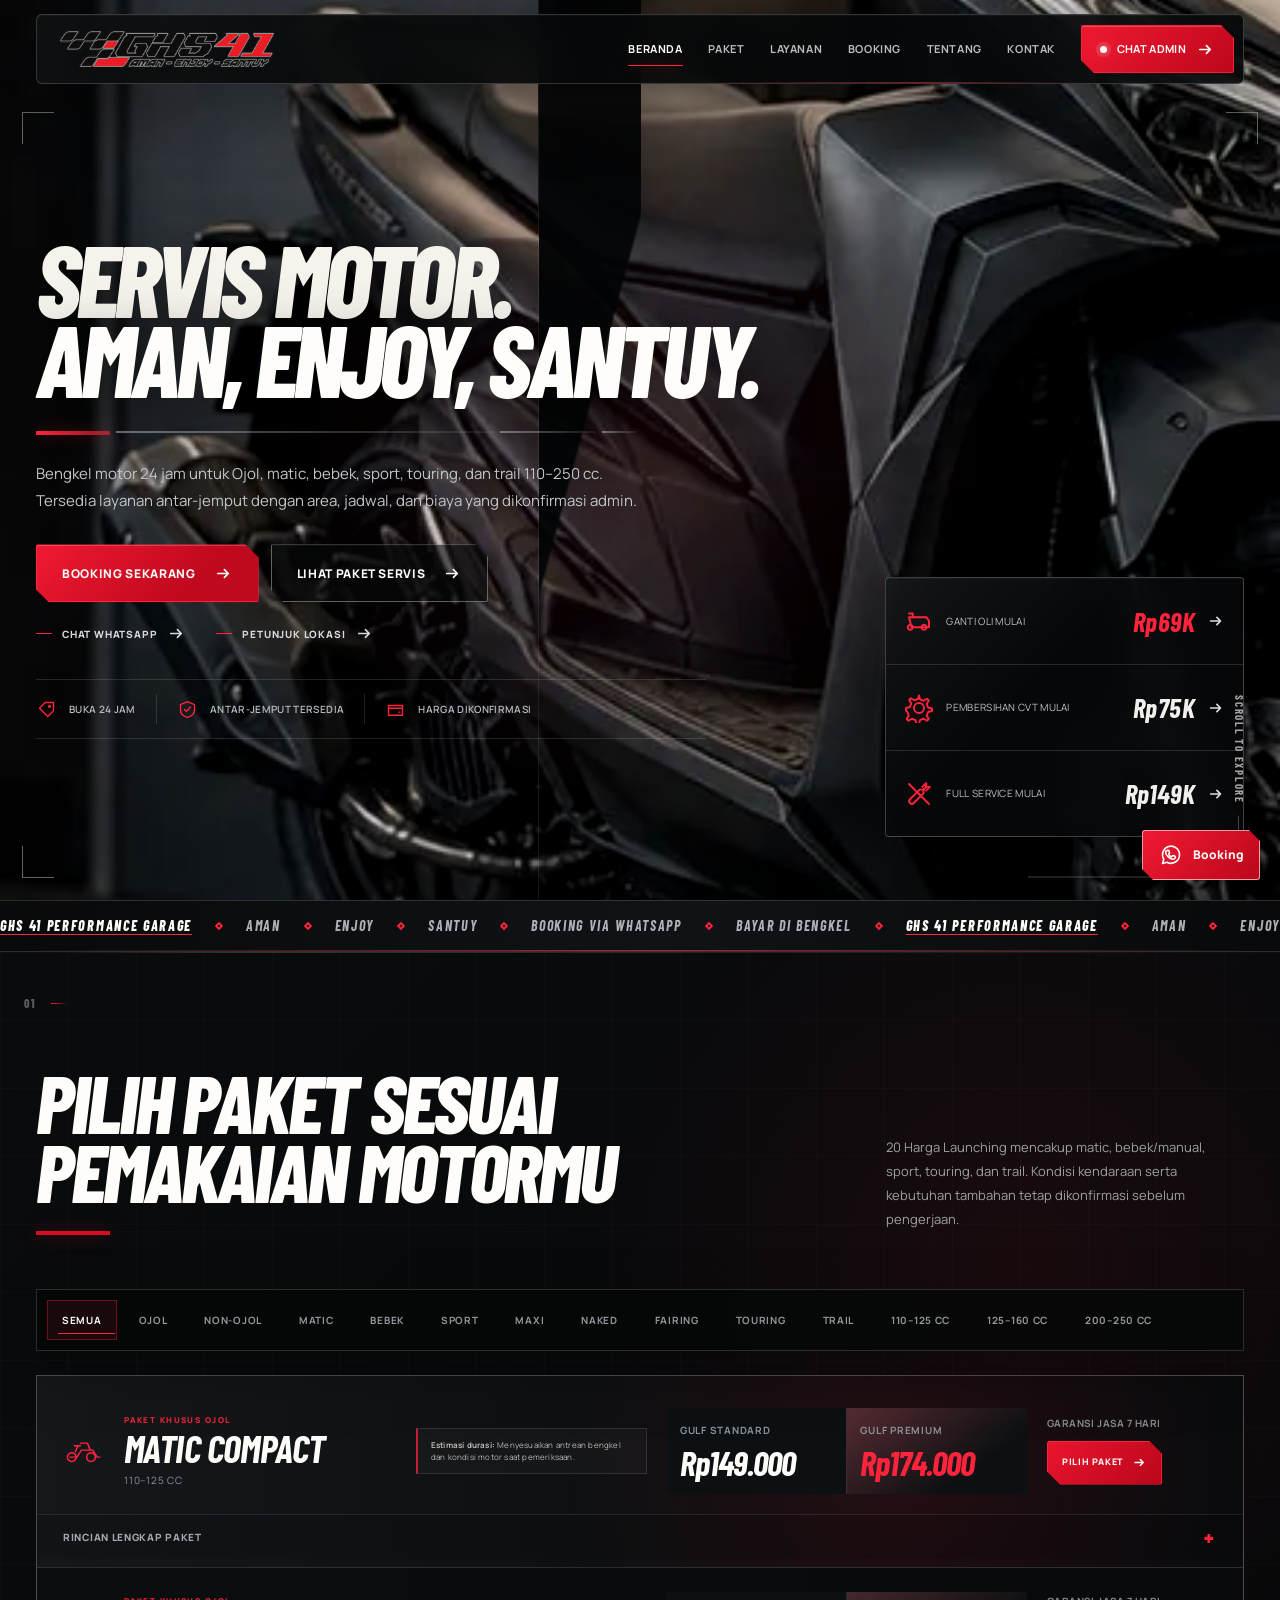
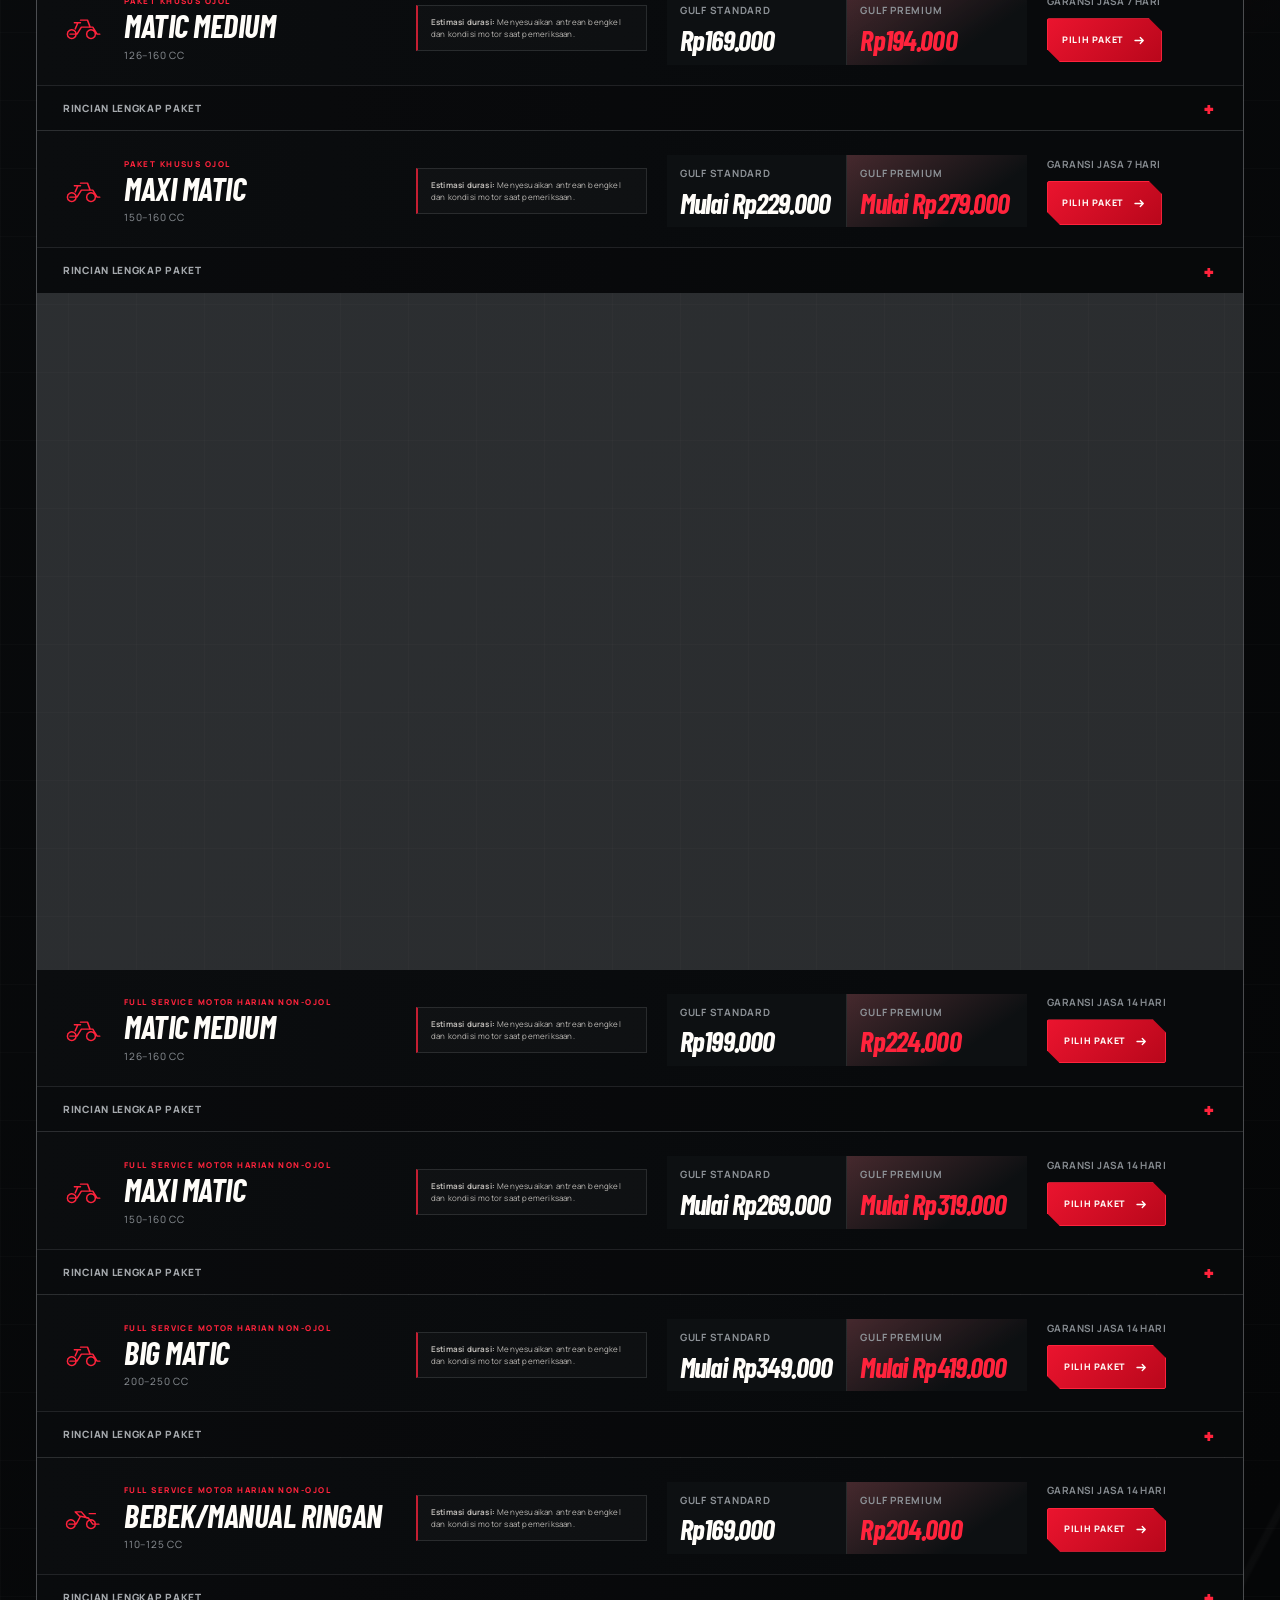
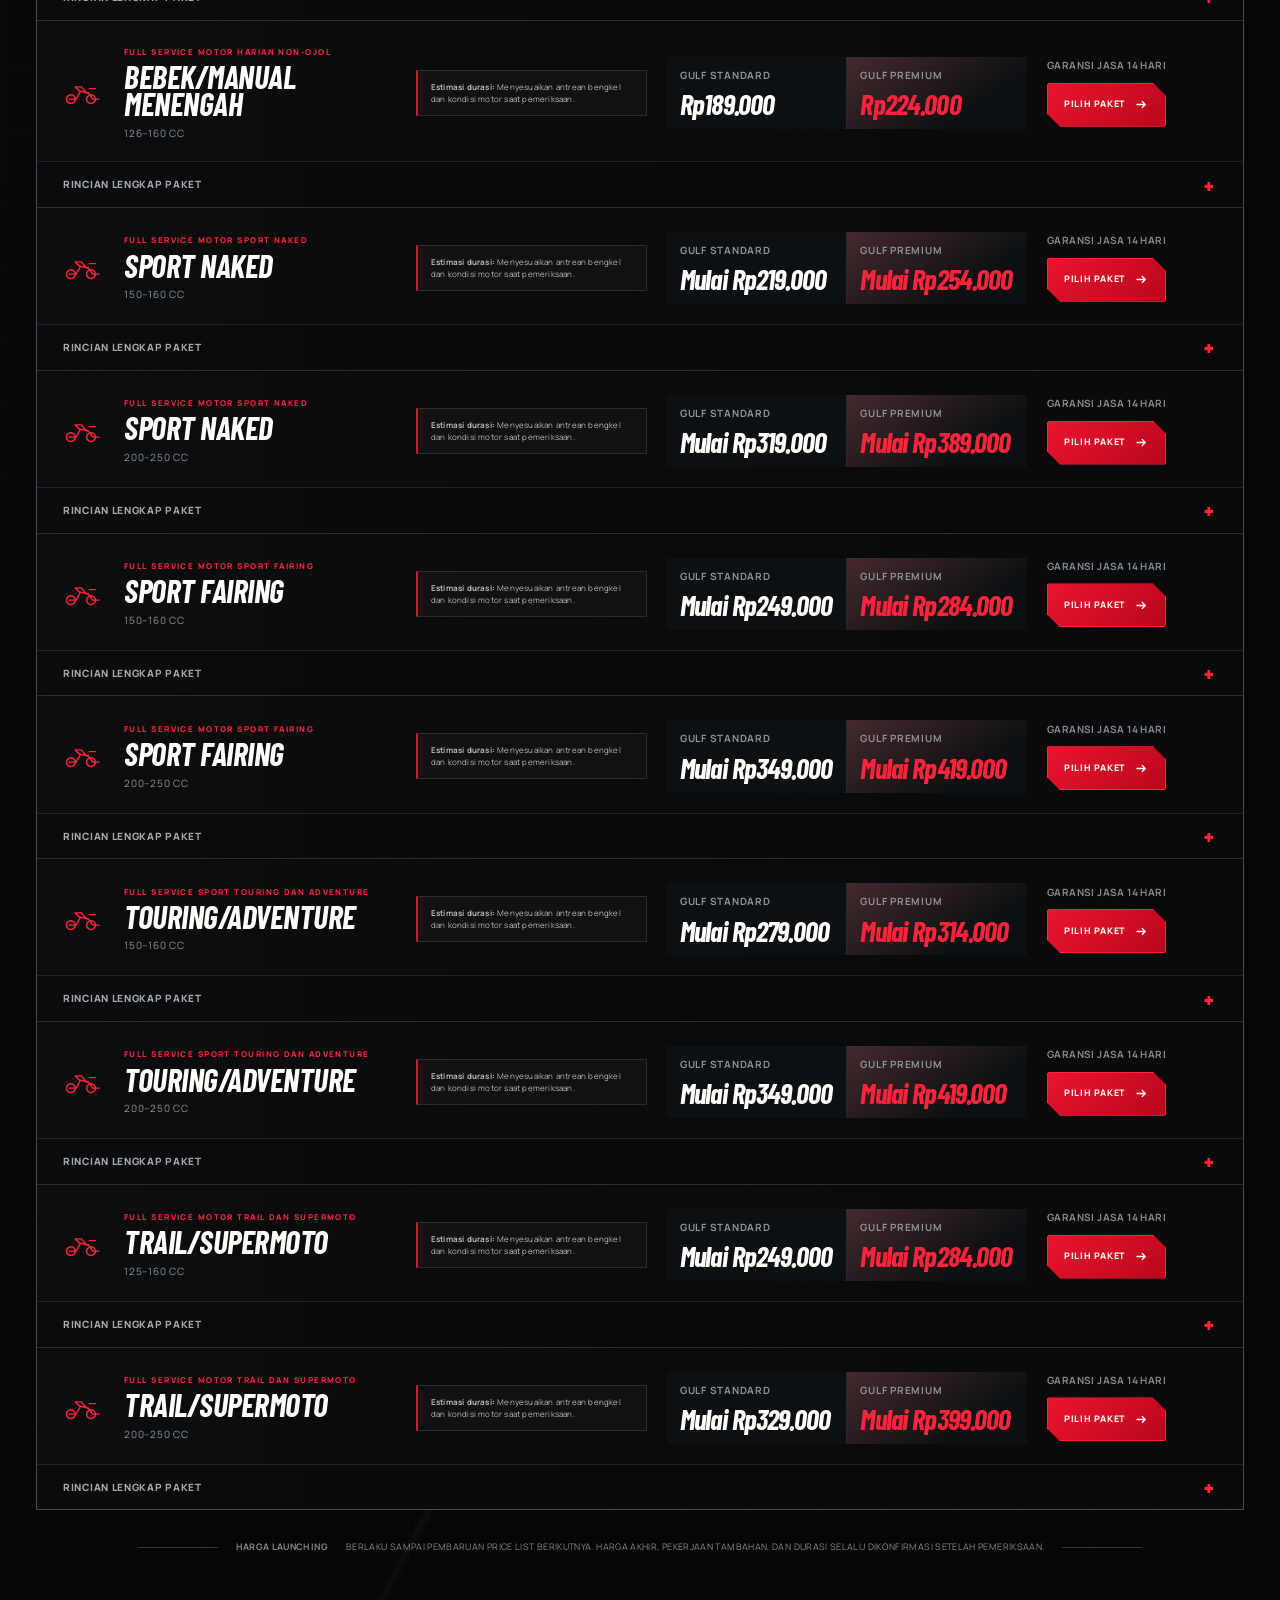
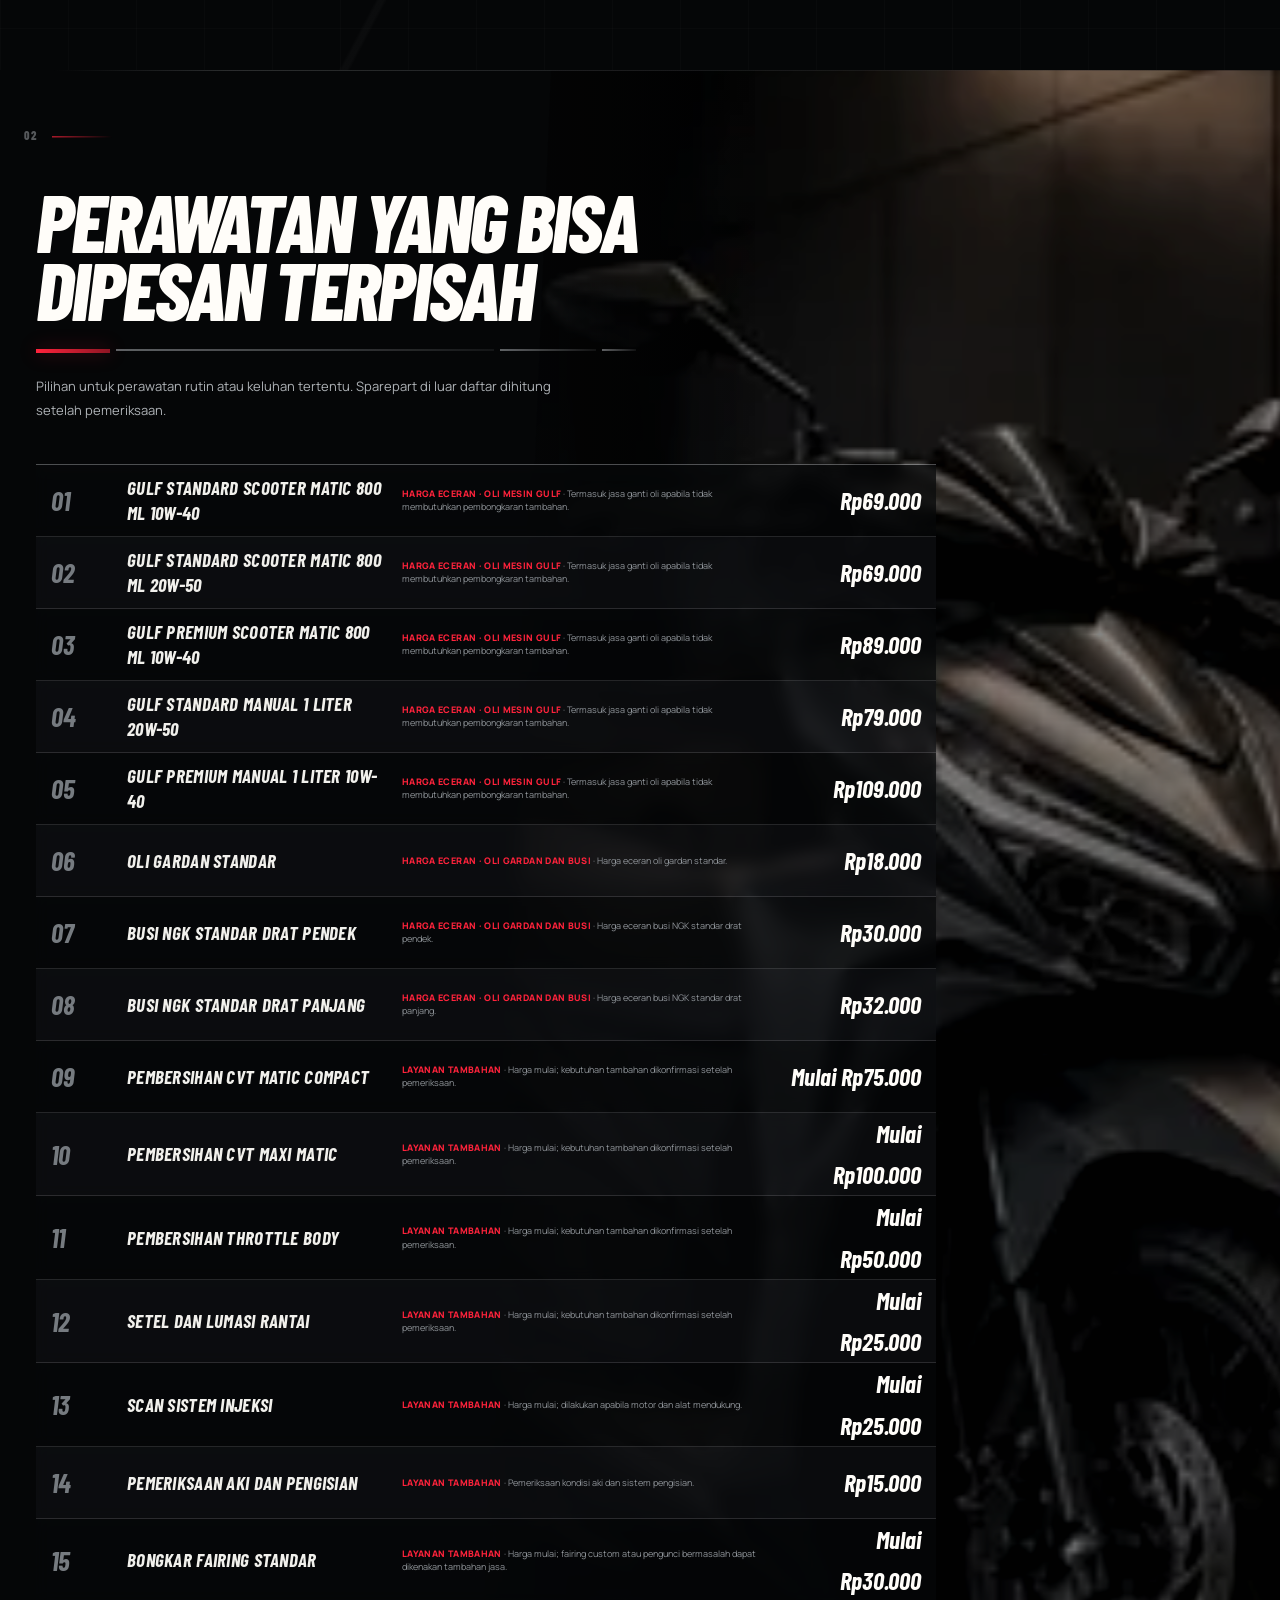
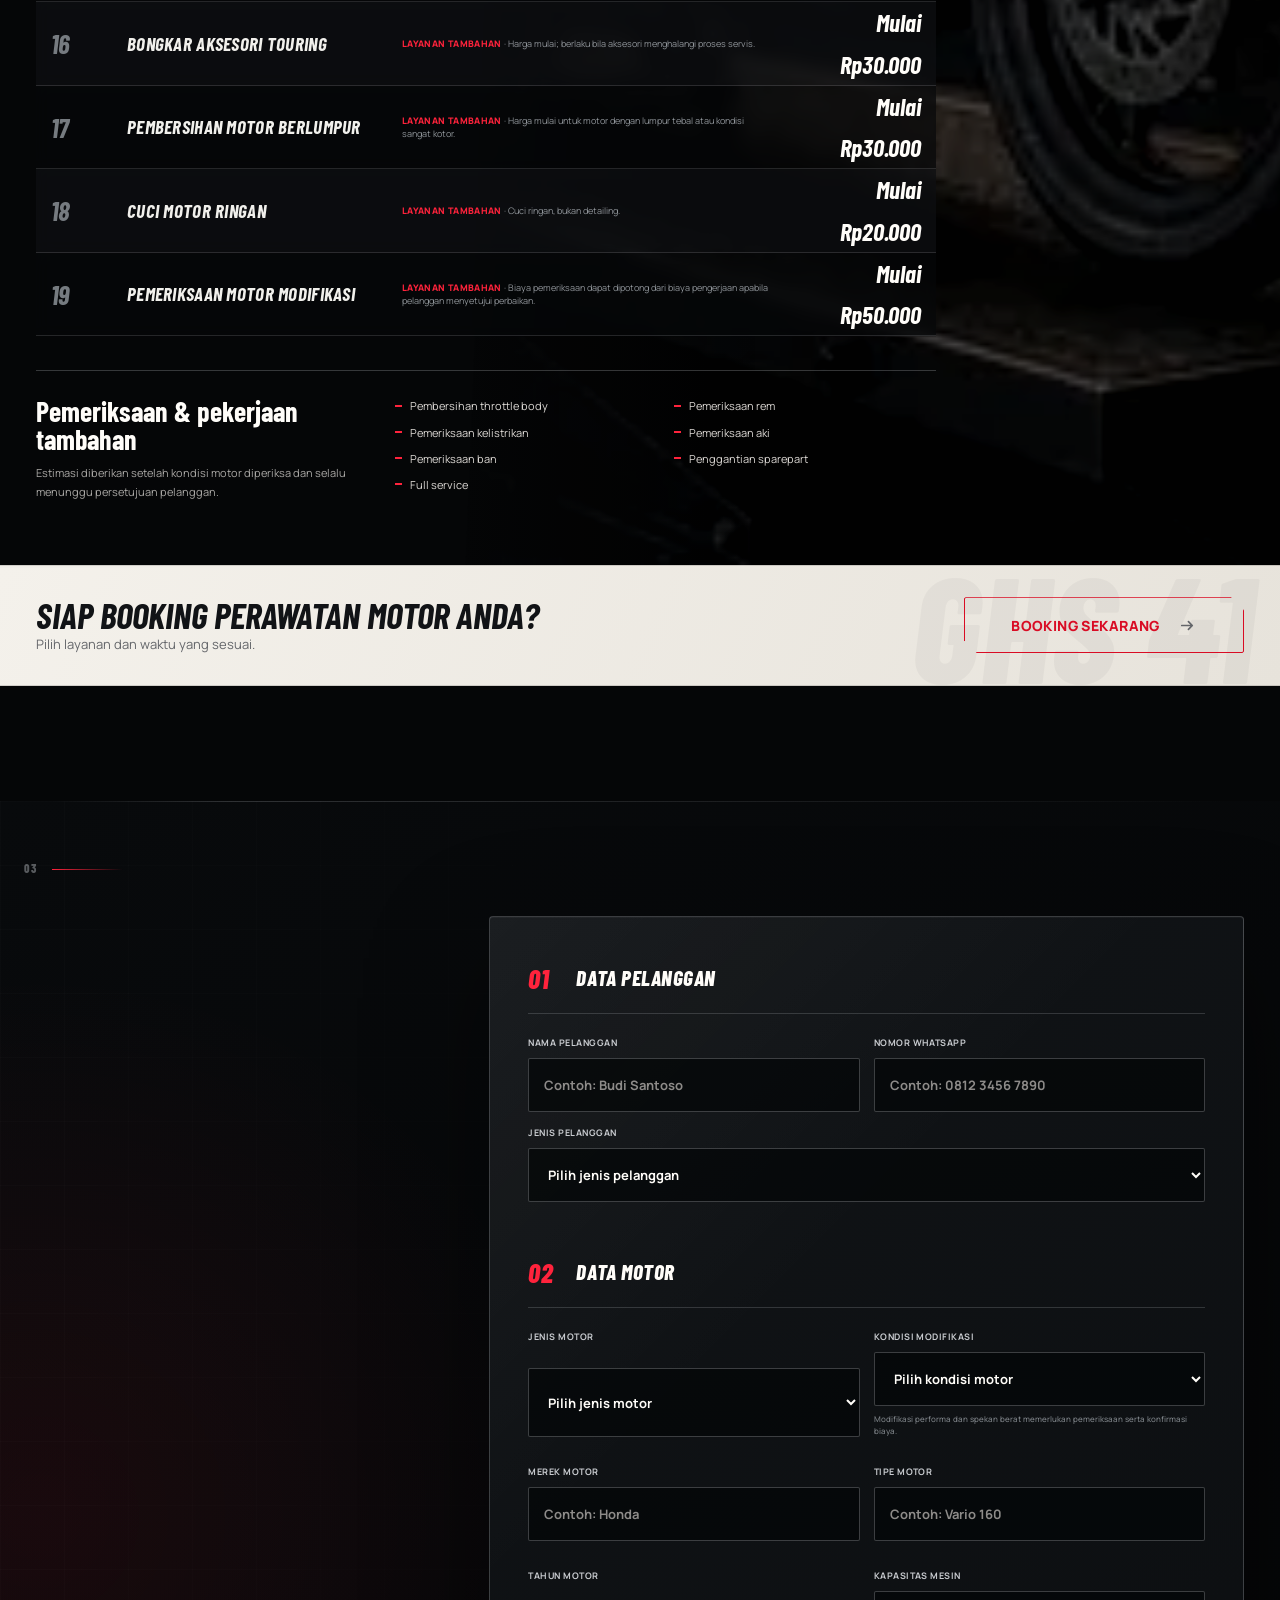
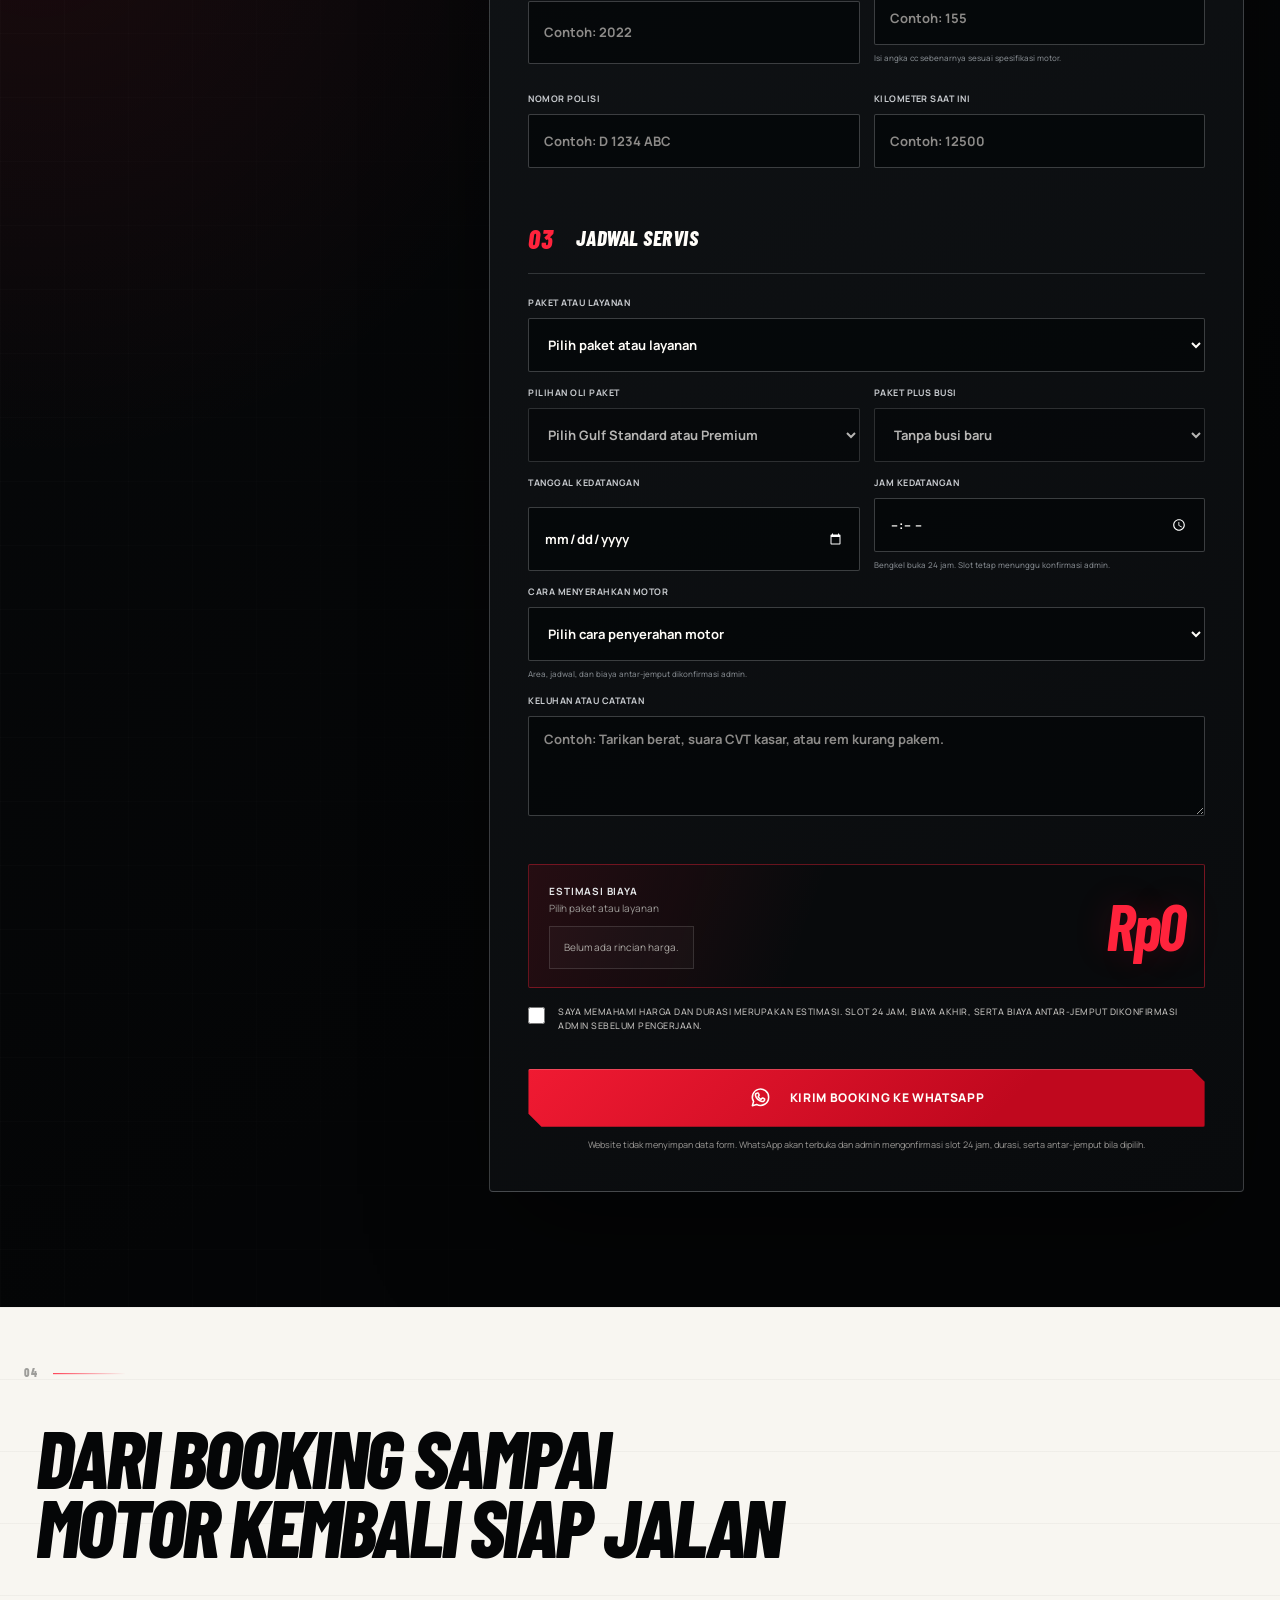
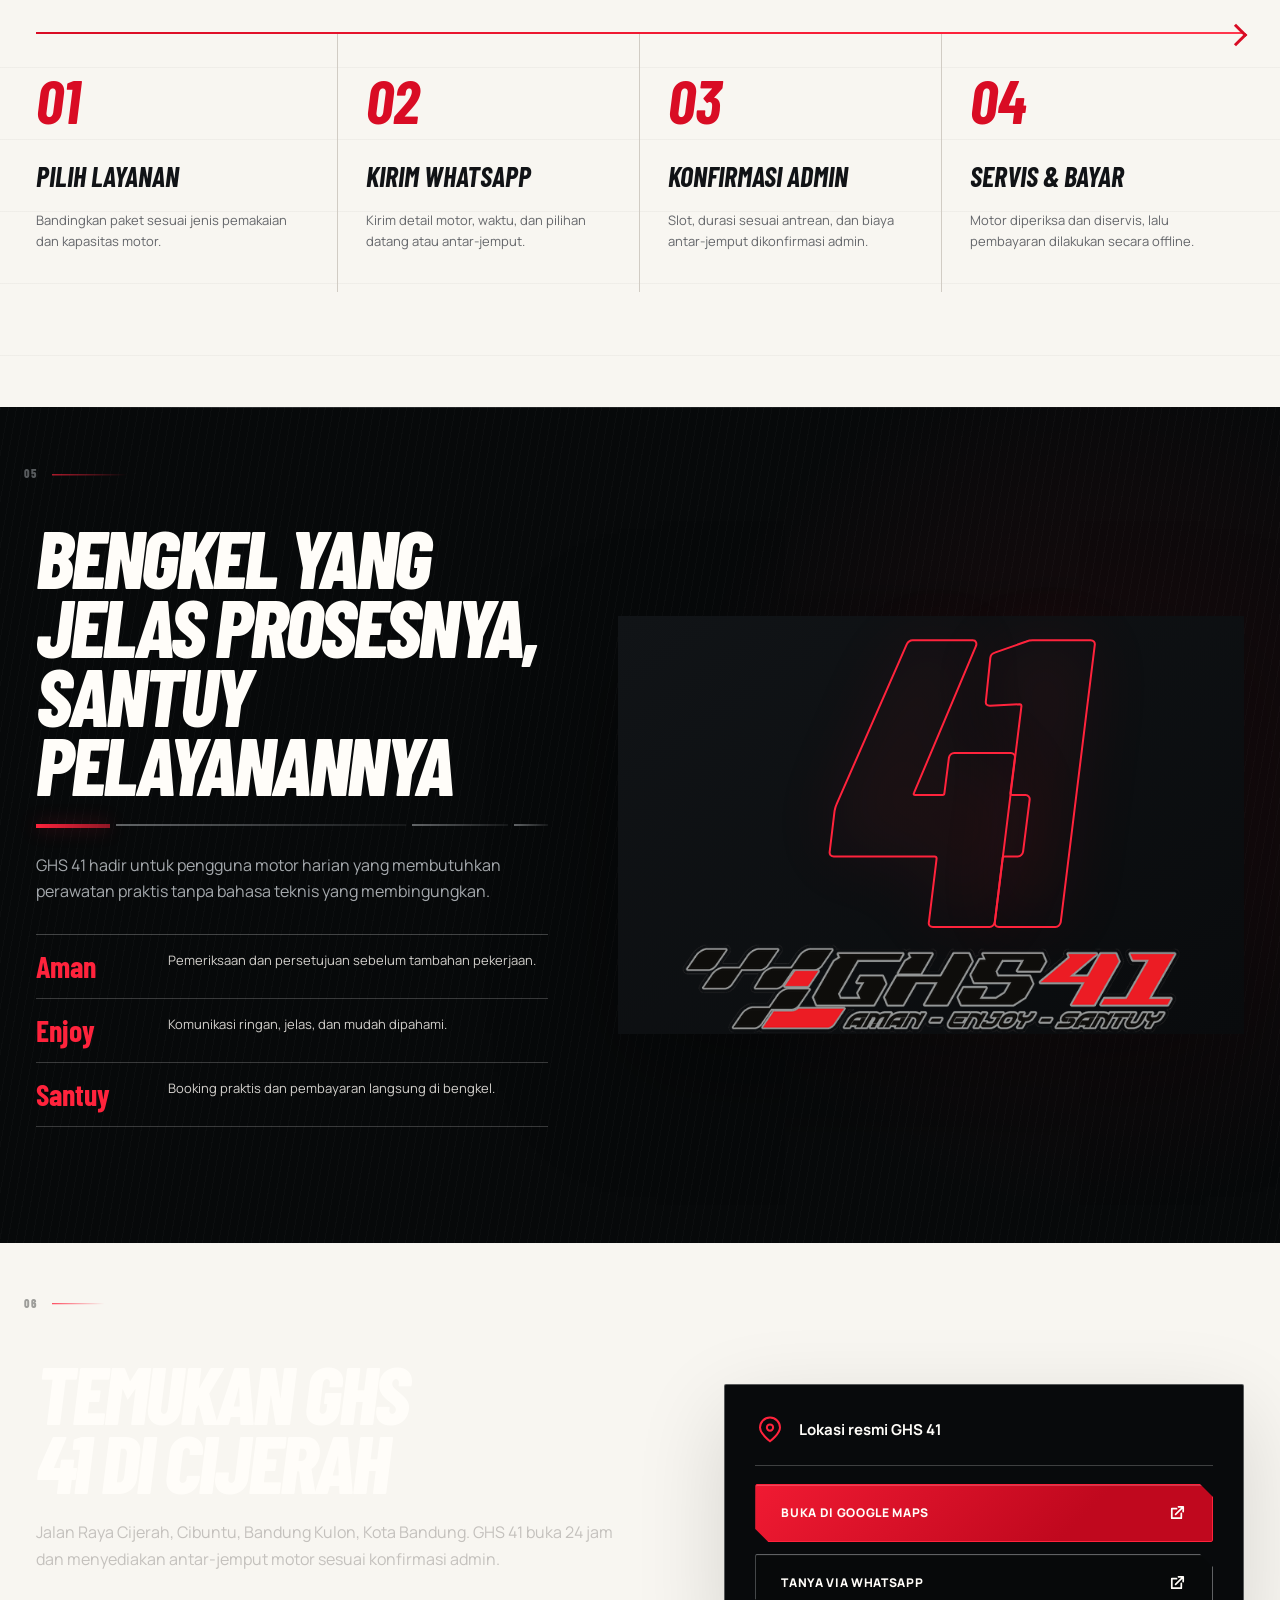
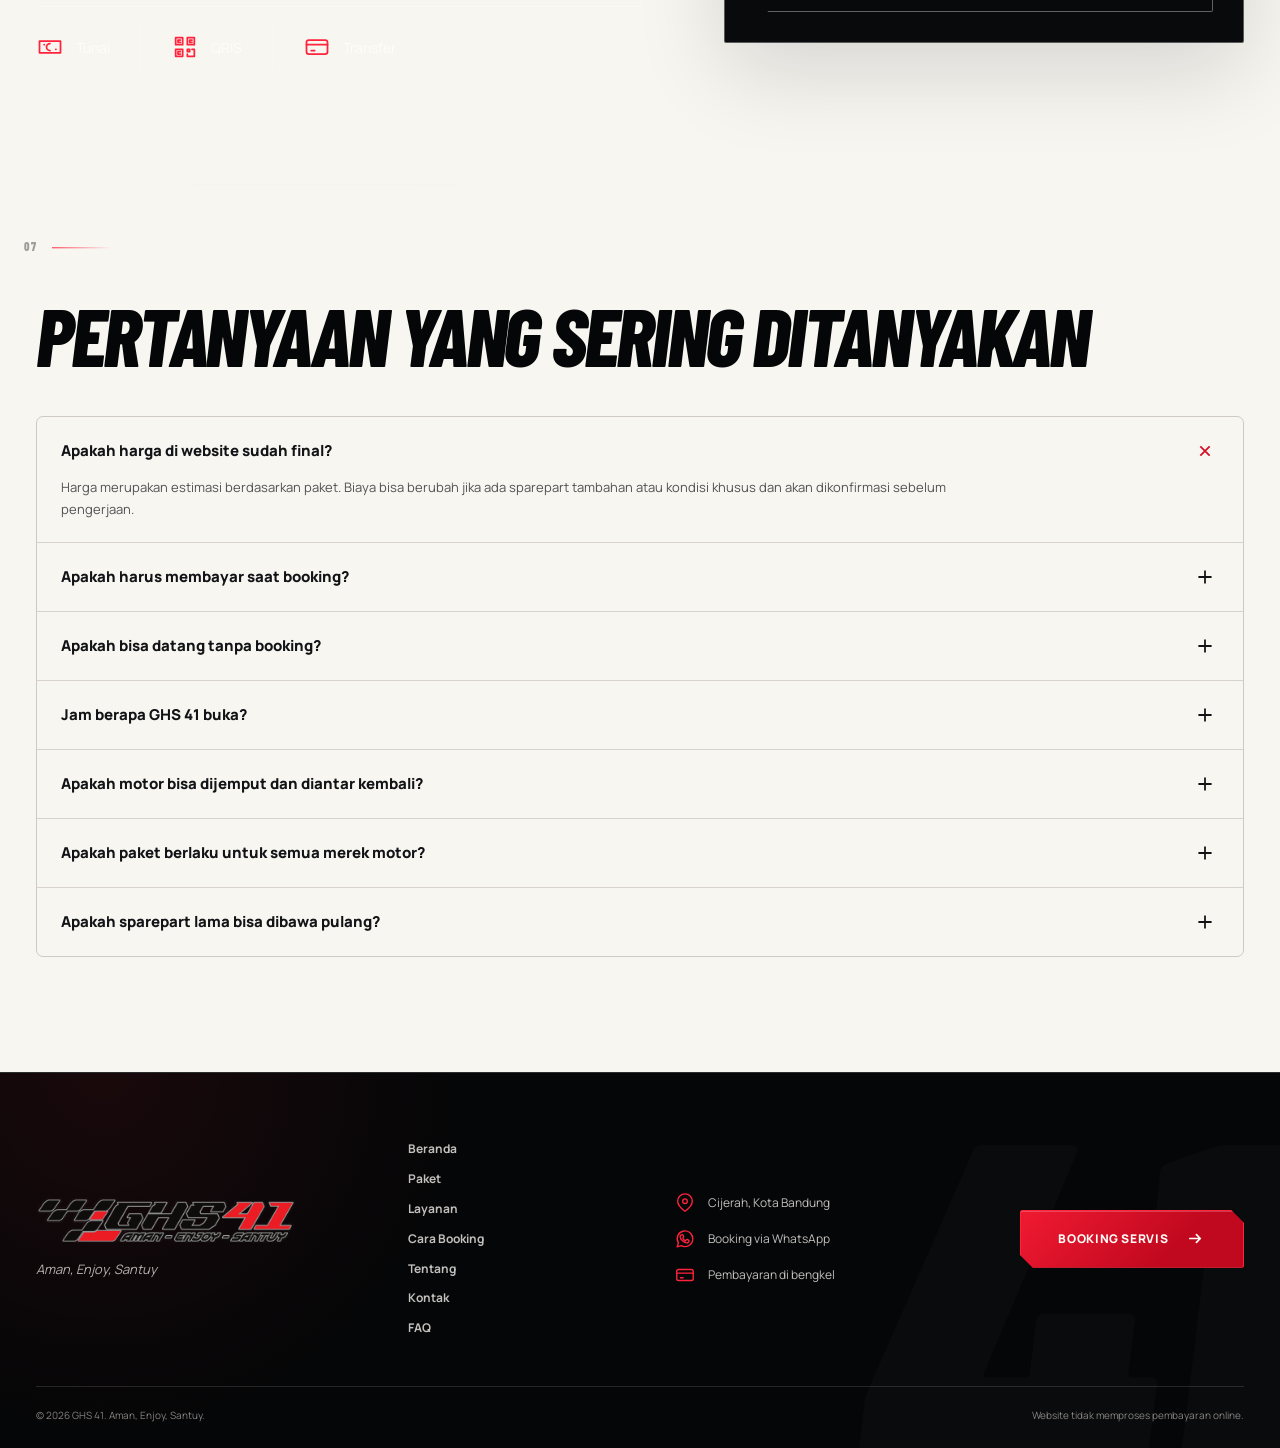
==== commit 689088fa: "polish: refine touch form and anchor spacing" ====
--- a/index.html
+++ b/index.html
@@ -27,7 +27,7 @@
   <link rel="stylesheet" href="https://fonts.googleapis.com/css2?family=Barlow+Condensed:wght@600;700;800&amp;family=Manrope:wght@400;500;600;700;800&amp;display=swap" media="print" data-deferred-style>
   <noscript><link rel="stylesheet" href="https://fonts.googleapis.com/css2?family=Barlow+Condensed:wght@600;700;800&amp;family=Manrope:wght@400;500;600;700;800&amp;display=swap"></noscript>
   <script>document.documentElement.classList.add('js');</script>
-  <link rel="stylesheet" href="assets/css/site.min.css?v=20260804-4">
+  <link rel="stylesheet" href="assets/css/site.min.css?v=20260804-5">
   <script type="application/ld+json">
   {
     "@context": "https://schema.org",
@@ -536,6 +536,6 @@
   <script src="assets/js/app.min.js?v=20260804-4" defer></script>
   <script src="assets/js/packages.min.js?v=20260804-4" defer></script>
   <script src="assets/js/booking.min.js?v=20260804-4" defer></script>
-  <script src="assets/js/motion.min.js?v=20260804-4" defer></script>
+  <script src="assets/js/motion.min.js?v=20260804-5" defer></script>
 </body>
 </html>
--- a/assets/css/site.min.css
+++ b/assets/css/site.min.css
@@ -1 +1 @@
-:root{--ink:#0b0c0d;--ink-2:#111315;--ink-3:#181a1d;--porcelain:#f5f1ea;--paper:#fffdfa;--red:#d9182a;--red-bright:#ef2334;--white:#fffdfa;--text:#17181a;--muted:#68686a;--muted-dark:#a8a7a4;--line:#d7d2cb;--line-dark:rgba(255, 253, 250, .18);--display:"Barlow Condensed","Arial Narrow",sans-serif;--body:"Manrope",system-ui,-apple-system,BlinkMacSystemFont,"Segoe UI",sans-serif;--container:1320px;--radius:14px;--shadow:0 24px 80px rgba(8, 9, 10, .16)}*{box-sizing:border-box}html{scroll-behavior:smooth;scroll-padding-top:88px}body{margin:0;overflow-x:hidden;background:var(--ink);color:var(--text);font-family:var(--body);font-size:16px;line-height:1.65;text-rendering:optimizeLegibility;-webkit-font-smoothing:antialiased}body.nav-open{overflow:hidden}a{color:inherit;text-decoration:none}button,input,select,textarea{font:inherit}button,select,summary{cursor:pointer}img,svg{display:block}img{max-width:100%}.container{width:min(calc(100% - 64px),var(--container));margin-inline:auto}.section{position:relative;padding-block:112px}.skip-link{position:fixed;left:20px;top:14px;z-index:1000;padding:10px 16px;background:var(--white);color:var(--ink);font-weight:800;transform:translateY(-140%);transition:transform .2s ease}.skip-link:focus{transform:translateY(0)}.site-header{position:fixed;inset:0 0 auto;z-index:100;background:rgba(9,10,11,.94);border-bottom:1px solid rgba(255,255,255,.12);backdrop-filter:blur(14px)}.header-inner{height:86px;display:flex;align-items:center;justify-content:space-between;gap:40px}.brand{display:inline-flex;align-items:center;flex:0 0 auto}.brand img{width:240px;height:auto}.main-nav{display:flex;align-items:center;gap:clamp(24px,2.6vw,42px);color:var(--white);font-size:14px;font-weight:700}.main-nav>a:not(.nav-cta){position:relative;padding-block:8px}.main-nav>a:not(.nav-cta)::after{content:"";position:absolute;left:0;right:100%;bottom:2px;height:2px;background:var(--red-bright);transition:right .2s ease}.main-nav>a:not(.nav-cta):focus-visible::after,.main-nav>a:not(.nav-cta):hover::after{right:0}.nav-cta{min-height:50px;display:inline-flex;align-items:center;gap:18px;padding:12px 20px;background:var(--red);color:var(--white);border:1px solid var(--red);border-radius:5px;transition:background .2s ease,border-color .2s ease,transform .2s ease}.nav-cta:hover{background:var(--red-bright);border-color:var(--red-bright);transform:translateY(-2px)}.nav-toggle{width:46px;height:46px;display:none;place-content:center;gap:5px;background:0 0;color:var(--white);border:1px solid rgba(255,255,255,.22);border-radius:4px}.nav-toggle span{grid-area:1/1;width:20px;height:2px;background:currentColor;transform-origin:center;transition:opacity .2s ease,transform .2s ease}.nav-toggle span:first-child{transform:translateY(-7px)}.nav-toggle span:nth-child(3){transform:translateY(7px)}.nav-toggle[aria-expanded=true] span:first-child{transform:rotate(45deg)}.nav-toggle[aria-expanded=true] span:nth-child(2){opacity:0}.nav-toggle[aria-expanded=true] span:nth-child(3){transform:rotate(-45deg)}.arrow-icon{display:inline-grid;place-items:center;flex:0 0 auto}.arrow-icon svg,.external-icon{width:19px;height:19px;fill:none;stroke:currentColor;stroke-width:1.8;stroke-linecap:round;stroke-linejoin:round}.hero{min-height:900px;padding-top:86px;overflow:hidden;background:var(--ink);color:var(--white)}.hero-media{position:absolute;inset:86px 0 0;overflow:hidden}.hero-media img{width:100%;height:100%;object-fit:cover;object-position:center}.hero-layout{position:relative;z-index:2;min-height:814px;display:grid;grid-template-columns:minmax(0,1.2fr) minmax(360px,.8fr);gap:56px;align-items:end;padding-block:70px 54px}.hero-copy{align-self:center;max-width:800px}.hero h1,.section h2{font-family:var(--display);font-weight:700;text-wrap:balance}.hero h1{max-width:780px;margin:0;font-size:clamp(72px, 7.2vw, 112px);line-height:.84;letter-spacing:-.035em}.speed-rule{display:grid;grid-template-columns:80px 130px 130px minmax(60px,220px);gap:8px;max-width:620px;margin-block:38px 27px}.speed-rule span{height:3px;background:rgba(255,255,255,.22)}.speed-rule span:first-child{background:var(--red-bright)}.speed-rule.dark span{background:rgba(11,12,13,.24)}.speed-rule.dark span:first-child{background:var(--red)}.hero-copy>p{max-width:660px;margin:0;color:#d4d2cf;font-size:17px;line-height:1.75}.hero-actions{display:flex;flex-wrap:wrap;gap:12px;margin-top:32px}.hero-utility{display:flex;flex-wrap:wrap;gap:24px;margin-top:20px}.hero-utility a,.text-link{display:inline-flex;align-items:center;gap:10px;color:#e2dfdb;font-size:12px;font-weight:800;text-decoration:underline;text-decoration-color:rgba(255,255,255,.28);text-underline-offset:5px;transition:color .2s ease,text-decoration-color .2s ease}.hero-utility a:hover,.text-link:hover{color:var(--red-bright);text-decoration-color:var(--red-bright)}.btn{min-height:54px;display:inline-flex;align-items:center;justify-content:center;gap:18px;padding:13px 22px;border:1px solid transparent;border-radius:5px;font-size:14px;font-weight:800;line-height:1.3;transition:background .2s ease,color .2s ease,border-color .2s ease,transform .2s ease,box-shadow .2s ease}.btn:hover{transform:translateY(-2px)}.btn-primary{background:var(--red);border-color:var(--red);color:var(--white);box-shadow:0 14px 36px rgba(217,24,42,.18)}.btn-primary:hover{background:var(--red-bright);border-color:var(--red-bright);box-shadow:0 18px 44px rgba(217,24,42,.28)}.btn-outline{background:rgba(12,13,14,.42);border-color:rgba(255,255,255,.48);color:var(--white)}.btn-outline:hover{background:var(--white);border-color:var(--white);color:var(--ink)}.hero-trust{display:flex;align-items:center;gap:0;margin-top:38px}.hero-trust>div{min-height:28px;display:flex;align-items:center;gap:12px;padding-inline:24px;border-left:1px solid rgba(255,255,255,.28);color:#e6e3df;font-size:13px;font-weight:600}.hero-trust>div:first-child{padding-left:0;border-left:0}.hero-trust svg{width:24px;height:24px;fill:none;stroke:var(--red-bright);stroke-width:1.6;stroke-linecap:round;stroke-linejoin:round}.service-console{width:min(100%,430px);justify-self:end;background:rgba(13,15,16,.96);border:1px solid rgba(255,255,255,.34);border-radius:6px;box-shadow:0 30px 90px rgba(0,0,0,.42)}.service-console>a{min-height:78px;display:grid;grid-template-columns:32px 1fr auto 24px;gap:14px;align-items:center;padding:16px 22px;border-top:1px solid rgba(255,255,255,.2);transition:background .2s ease}.service-console>a:first-child{border-top:0}.service-console>a:hover{background:rgba(255,255,255,.055)}.service-console>a>svg{width:30px;height:30px;fill:none;stroke:var(--red-bright);stroke-width:1.55;stroke-linecap:round;stroke-linejoin:round}.service-console span{color:#e1dfdc;font-size:13px}.service-console strong{color:var(--red-bright);font-family:var(--display);font-size:23px;letter-spacing:.015em}.service-console .arrow-icon svg{width:18px;height:18px;stroke:#e1dfdc}.packages-section{overflow:hidden;background:var(--ink-2);color:var(--white)}.packages-section::before{content:"";position:absolute;inset:0;pointer-events:none;background-image:linear-gradient(rgba(255,255,255,.018) 1px,transparent 1px),linear-gradient(90deg,rgba(255,255,255,.018) 1px,transparent 1px);background-size:52px 52px;mask-image:linear-gradient(to bottom,black,transparent 48%)}.section-intro{position:relative;z-index:1;display:grid;grid-template-columns:1.25fr .75fr;gap:80px;align-items:end;margin-bottom:44px}.about-copy h2,.booking-info h2,.faq-section h2,.location-copy h2,.process-section h2,.section-intro h2,.services-heading h2{margin:0;font-size:clamp(52px, 5.8vw, 86px);line-height:.92;letter-spacing:-.025em}.about-copy .speed-rule,.booking-info .speed-rule,.section-intro .speed-rule,.services-heading .speed-rule{margin-block:26px 0}.section-intro>p{margin:0 0 4px;color:var(--muted-dark);font-size:15px}.filter-bar{position:relative;z-index:1;display:flex;gap:28px;margin-bottom:24px;overflow-x:auto;border-bottom:1px solid rgba(255,255,255,.2);scrollbar-width:none}.filter-bar::-webkit-scrollbar{display:none}.filter-btn{position:relative;flex:0 0 auto;padding:12px 2px 14px;background:0 0;color:#bdbbb8;border:0;font-size:14px;font-weight:700}.filter-btn::after{content:"";position:absolute;left:0;right:100%;bottom:-1px;height:3px;background:var(--red-bright);transition:right .2s ease}.filter-btn.active,.filter-btn:hover{color:var(--white)}.filter-btn.active::after{right:0}.package-grid{position:relative;z-index:1;display:grid;grid-template-columns:repeat(4,minmax(0,1fr));gap:16px}.package-card{min-height:500px;display:flex;flex-direction:column;padding:22px;background:rgba(19,21,23,.96);border:1px solid rgba(255,255,255,.22);border-radius:6px;box-shadow:0 18px 60px rgba(0,0,0,.14);transition:border-color .22s ease,transform .22s ease,background .22s ease}.package-card:hover{transform:translateY(-5px);background:#17191c;border-color:rgba(255,255,255,.52)}.package-card.featured{border-color:var(--red-bright)}.package-card[hidden]{display:none}.package-heading{display:grid;grid-template-columns:54px 1fr;gap:14px;align-items:center;padding-bottom:18px;border-bottom:1px solid rgba(255,255,255,.14)}.package-icon{width:50px;height:50px;fill:none;stroke:var(--red-bright);stroke-width:1.7;stroke-linecap:round;stroke-linejoin:round}.package-heading p{margin:0 0 3px;color:var(--red-bright);font-size:10px;font-weight:800;letter-spacing:.14em;text-transform:uppercase}.package-heading h3{margin:0;font-family:var(--display);font-size:32px;line-height:.9;letter-spacing:-.015em}.package-heading span{display:block;margin-top:7px;color:#b4b2af;font-size:11px}.package-card ul{margin:18px 0 22px;padding:0;list-style:none;color:#d6d3cf;font-size:12px;line-height:1.55}.package-card li{position:relative;padding:5px 0 5px 17px;border-bottom:1px dashed rgba(255,255,255,.1)}.package-card li::before{content:"";position:absolute;left:1px;top:11px;width:7px;height:3px;border-left:2px solid var(--red-bright);border-bottom:2px solid var(--red-bright);transform:rotate(-45deg)}.package-footer{display:flex;align-items:center;justify-content:space-between;gap:12px;margin-top:auto;padding-top:17px;border-top:1px solid rgba(255,255,255,.18)}.package-footer>strong{color:var(--red-bright);font-family:var(--display);font-size:clamp(25px, 2vw, 32px);line-height:1;letter-spacing:-.015em;white-space:nowrap}.choose-package{min-height:42px;display:inline-flex;align-items:center;gap:9px;padding:9px 13px;background:var(--red);color:var(--white);border:1px solid var(--red);border-radius:4px;font-size:11px;font-weight:800;white-space:nowrap;transition:background .2s ease,transform .2s ease}.choose-package:hover{background:var(--red-bright);transform:translateY(-2px)}.choose-package .arrow-icon svg{width:15px;height:15px}.package-note{position:relative;z-index:1;display:flex;align-items:center;justify-content:center;gap:18px;margin:34px 0 0;color:#aaa8a5;font-size:12px;text-align:center}.package-note::after,.package-note::before{content:"";width:80px;height:1px;background:rgba(255,255,255,.2)}.services-section{min-height:980px;padding-bottom:0;overflow:hidden;background:var(--ink);color:var(--white)}.page-hero{position:relative;overflow:hidden;padding:160px 0 80px;background:var(--ink);color:var(--white)}.page-hero-layout{display:grid;grid-template-columns:minmax(0,.9fr) minmax(420px,1.1fr);gap:70px;align-items:center}.page-hero-copy h1{max-width:760px;margin:0;font-family:var(--display);font-size:clamp(66px, 7vw, 102px);font-weight:700;line-height:.88;letter-spacing:-.03em}.page-hero-copy>p{max-width:620px;margin:0 0 24px;color:#c9c6c2;font-size:15px}.page-hero-visual{overflow:hidden;border:1px solid rgba(255,255,255,.2);border-radius:8px;background:var(--porcelain)}.page-hero-visual img{width:100%;aspect-ratio:4/3;object-fit:cover}.page-hero .text-link{color:var(--white)}.services-media{position:absolute;inset:0 0 126px}.services-media img{width:100%;height:100%;object-fit:cover;object-position:center}.services-content{position:relative;z-index:2}.services-heading{max-width:720px;margin-bottom:34px}.services-heading>p{max-width:590px;margin:22px 0 0;color:#ccc9c5;font-size:15px}.service-list{max-width:840px;border-top:1px solid rgba(255,255,255,.32)}.service-row{min-height:62px;display:grid;grid-template-columns:50px minmax(210px,1fr) minmax(220px,1.25fr) 110px;gap:16px;align-items:center;padding-inline:10px;border-bottom:1px solid rgba(255,255,255,.18);background:rgba(9,10,11,.42);transition:background .2s ease,border-color .2s ease}.service-row:hover{background:rgba(255,255,255,.065);border-bottom-color:rgba(255,255,255,.38)}.service-no{color:var(--red-bright);font-family:var(--display);font-size:26px;font-weight:700}.service-row h3{margin:0;font-size:14px;line-height:1.35}.service-row p{margin:0;color:#adaba8;font-size:11px;line-height:1.5}.service-row strong{color:var(--red-bright);font-family:var(--display);font-size:23px;text-align:right}.additional-services{max-width:840px;display:grid;grid-template-columns:.75fr 1.25fr;gap:34px;margin-top:34px;padding-top:26px;border-top:1px solid rgba(255,255,255,.3)}.additional-services h3{margin:0;font-family:var(--display);font-size:28px;line-height:1}.additional-services p{margin:11px 0 0;color:#aaa8a5;font-size:11px}.additional-services ul{display:flex;flex-wrap:wrap;align-content:start;gap:8px 18px;margin:0;padding:0;list-style:none}.additional-services li{position:relative;flex:1 1 190px;padding-left:15px;color:#ddd9d5;font-size:11px}.additional-services li::before{content:"";position:absolute;left:0;top:.65em;width:7px;height:2px;background:var(--red-bright)}.section-bridge{position:relative;z-index:3;margin-top:52px;padding-block:28px;background:var(--porcelain);color:var(--text)}.section-bridge::before{content:"";position:absolute;left:0;top:-18px;width:22%;height:20px;background:var(--porcelain);clip-path:polygon(0 100%,92% 100%,100% 0,0 0)}.section-bridge .container{display:flex;align-items:center;justify-content:space-between;gap:32px}.section-bridge div>div{display:grid}.section-bridge strong{font-family:var(--display);font-size:31px;line-height:1.05}.section-bridge span{color:var(--muted);font-size:13px}.section-bridge a{min-width:280px;min-height:56px;display:inline-flex;align-items:center;justify-content:center;gap:18px;border:1px solid var(--red);border-radius:5px;color:var(--red);font-size:14px;font-weight:800;transition:background .2s ease,color .2s ease}.section-bridge a:hover{background:var(--red);color:var(--white)}.booking-section{background:var(--porcelain)}.booking-layout{display:grid;grid-template-columns:minmax(320px,.72fr) minmax(620px,1.28fr);gap:64px;align-items:start}.booking-info{position:sticky;top:112px}.booking-info h2{color:var(--ink)}.booking-info>p{max-width:520px;margin:24px 0 0;color:#464648;font-size:15px}.booking-points{display:grid;gap:19px;margin-top:32px}.booking-points>div{display:grid;grid-template-columns:42px 1fr;gap:14px;align-items:start}.booking-points svg{width:34px;height:34px;fill:none;stroke:var(--red);stroke-width:1.5;stroke-linecap:round;stroke-linejoin:round}.booking-points p{display:grid;margin:0}.booking-points strong{font-size:13px}.booking-points span{color:#68676a;font-size:11px;line-height:1.55}.booking-image{width:100%;height:auto;margin-top:28px;border-radius:8px}.booking-form{padding:30px;background:linear-gradient(145deg,#121416,#0d0f10);color:var(--white);border:1px solid rgba(255,255,255,.14);border-radius:14px;box-shadow:var(--shadow)}.booking-form fieldset{min-width:0;margin:0 0 24px;padding:0;border:0}.booking-form legend{width:100%;display:flex;align-items:center;gap:12px;margin-bottom:18px;padding:0 0 10px;border-bottom:1px solid rgba(255,255,255,.2);font-size:15px;font-weight:800}.booking-form legend span{color:var(--red-bright);font-family:var(--display);font-size:21px}.form-grid{display:grid;gap:14px}.two-col{grid-template-columns:repeat(2,minmax(0,1fr))}.booking-form label{display:grid;gap:7px;margin-bottom:14px;color:#f0ede9;font-size:11px;font-weight:700}.booking-form label[hidden]{display:none}.booking-form .form-hint{color:#aaa6a1;font-size:10px;font-weight:500;line-height:1.5}.catalog-customer-notice,.catalog-note,.catalog-policy-lead{margin:0 0 16px;color:#c8c5c1;font-size:11px;line-height:1.65}.catalog-note{margin-top:12px}.catalog-note p{margin:4px 0 0}.catalog-option-grid{display:grid;grid-template-columns:repeat(2,minmax(0,1fr));gap:10px}.catalog-option-card{min-width:0;display:grid;gap:7px;padding:14px;border:1px solid rgba(255,255,255,.16);border-left:2px solid var(--red-bright);background:rgba(255,255,255,.035)}.catalog-option-card span{color:#c8c5c1;font-size:10px;line-height:1.45}.catalog-option-card strong{color:var(--red-bright);font-family:var(--display);font-size:24px;line-height:1}.catalog-customer-notice,.catalog-payment-note{display:grid;gap:5px;margin-top:14px;padding:14px;border:1px solid rgba(255,255,255,.14);background:rgba(255,255,255,.035)}.catalog-payment-note strong{font-size:12px}.catalog-payment-note span{color:#aaa6a1;font-size:10px;line-height:1.55}.catalog-policy-list{counter-reset:package-policy;display:grid;grid-template-columns:repeat(2,minmax(0,1fr));gap:0 20px;margin:0;padding:0;list-style:none}.catalog-policy-list li{counter-increment:package-policy;position:relative;min-height:58px;padding:12px 8px 12px 42px;border-bottom:1px solid rgba(255,255,255,.13);color:#d1ceca;font-size:10px;line-height:1.55}.catalog-policy-list li::before{content:counter(package-policy,decimal-leading-zero);position:absolute;left:4px;top:12px;color:var(--red-bright);font-family:var(--display);font-size:20px;line-height:1}.catalog-modification-grid{display:grid;gap:12px}.catalog-modification-card{padding:16px;border:1px solid rgba(255,255,255,.15);background:rgba(255,255,255,.035)}.catalog-modification-card h3{margin:0 0 9px;color:var(--white);font-family:var(--display);font-size:23px;line-height:1}.catalog-modification-card li,.catalog-modification-card p,.catalog-modification-card summary{color:#bbb8b4;font-size:10px;line-height:1.55}.catalog-modification-card p{margin:7px 0}.catalog-modification-card ul{margin:9px 0 0;padding-left:18px}.catalog-modification-card details{margin-top:12px;padding-top:10px;border-top:1px solid rgba(255,255,255,.12)}.catalog-modification-card summary{cursor:pointer;color:var(--white);font-weight:800}.catalog-modification-price{color:var(--red-bright)!important;font-weight:800}.catalog-chip-list{display:flex;flex-wrap:wrap;gap:8px;margin:0;padding:0;list-style:none}.catalog-chip-list li{padding:8px 10px;border:1px solid rgba(255,255,255,.15);background:rgba(255,255,255,.035);color:#cbc8c4;font-size:10px}.catalog-customer-notice{margin-bottom:0;border-left:3px solid var(--red-bright)}.booking-form input:not([type=checkbox]),.booking-form select,.booking-form textarea{width:100%;min-height:48px;padding:11px 13px;background:#151719;color:var(--white);border:1px solid rgba(255,255,255,.36);border-radius:5px;font-size:14px;line-height:1.4;color-scheme:dark;transition:border-color .2s ease,background .2s ease,box-shadow .2s ease}.booking-form textarea{min-height:98px;resize:vertical}.booking-form input::placeholder,.booking-form textarea::placeholder{color:#8d8b89;opacity:1}.booking-form input:not([type=checkbox]):hover,.booking-form select:hover,.booking-form textarea:hover{border-color:rgba(255,255,255,.62)}.booking-form input:not([type=checkbox]):focus,.booking-form select:focus,.booking-form textarea:focus{background:#1a1c1f;border-color:var(--red-bright);outline:0;box-shadow:0 0 0 3px rgba(239,35,52,.18)}.booking-form .invalid{border-color:#ff5260!important;background:#261417!important}.estimate-box{min-height:74px;display:flex;align-items:center;justify-content:space-between;gap:22px;margin-top:4px;padding:14px 16px;border:1px solid rgba(255,255,255,.2);border-radius:6px;background:#151719}.estimate-box>div{display:grid}.estimate-box strong{font-size:13px}.estimate-box span{color:#9e9c99;font-size:10px}.estimate-box output{color:var(--red-bright);font-family:var(--display);font-size:38px;font-weight:700;line-height:1;white-space:nowrap}.agreement{grid-template-columns:20px 1fr!important;gap:10px!important;align-items:start;margin:17px 0 0!important;color:#bdbbb8!important;font-weight:500!important;line-height:1.55}.agreement input{width:17px;height:17px;margin:2px 0 0;accent-color:var(--red)}.agreement input.invalid{outline:2px solid #ff5260;outline-offset:2px}.form-error{min-height:20px;margin:8px 0;color:#ff8b94;font-size:11px;font-weight:700}.btn-full{width:100%;border:0}.whatsapp-icon{width:23px;height:23px;fill:none;stroke:currentColor;stroke-width:1.6;stroke-linecap:round;stroke-linejoin:round}.form-footnote{margin:11px 0 0;color:#9a9895;font-size:9px;text-align:center}.process-section{background:var(--paper)}.process-section h2{max-width:820px;color:var(--ink)}.process-rail{position:relative;display:grid;grid-template-columns:repeat(4,1fr);gap:0;margin:64px 0 0;padding:0;list-style:none}.process-rail::before{content:"";position:absolute;left:0;right:0;top:0;height:3px;background:var(--red)}.process-rail::after{content:"";position:absolute;right:0;top:-5px;width:13px;height:13px;border-top:3px solid var(--red);border-right:3px solid var(--red);transform:rotate(45deg)}.process-rail li{min-height:230px;padding:30px 28px 20px 0;border-right:1px solid var(--line)}.process-rail li:not(:first-child){padding-left:28px}.process-rail li:last-child{border-right:0}.process-rail span{color:var(--red);font-family:var(--display);font-size:48px;font-weight:700;line-height:1}.process-rail h3{margin:22px 0 10px;font-size:16px}.process-rail p{margin:0;color:var(--muted);font-size:13px}.about-section{overflow:hidden;background:var(--ink-2);color:var(--white)}.about-section::before{content:"";position:absolute;inset:0;background-image:repeating-linear-gradient(100deg,rgba(255,255,255,.018) 0 1px,transparent 1px 8px);pointer-events:none}.about-layout{position:relative;z-index:1;display:grid;grid-template-columns:.9fr 1.1fr;gap:70px;align-items:center}.about-copy>p{max-width:600px;margin:24px 0 0;color:#cbc8c4;font-size:16px}.values{max-width:650px;margin:30px 0 0;border-top:1px solid rgba(255,255,255,.24)}.values>div{display:grid;grid-template-columns:110px 1fr;gap:22px;padding-block:15px;border-bottom:1px solid rgba(255,255,255,.2)}.values dt{color:var(--red-bright);font-family:var(--display);font-size:30px;font-weight:700;line-height:1.1}.values dd{margin:0;color:#d4d1cd;font-size:13px}.about-mark{display:grid;justify-items:center}.about-mark>span{color:transparent;font-family:var(--display);font-size:clamp(260px, 32vw, 490px);font-style:italic;font-weight:800;letter-spacing:-.1em;line-height:.72;-webkit-text-stroke:2px var(--red-bright);text-shadow:0 0 70px rgba(217,24,42,.08)}.about-mark img{width:min(80%,540px);height:auto;margin-top:32px}.location-section{background:var(--ink);color:var(--white)}.location-layout{display:grid;grid-template-columns:1fr .86fr;gap:84px;align-items:center}.location-copy>p{max-width:630px;margin:24px 0 0;color:#c4c1bd;font-size:16px}.payment-methods{display:flex;flex-wrap:wrap;gap:0;margin-top:34px;padding-top:18px;border-top:1px solid rgba(255,255,255,.28)}.payment-methods span{display:flex;align-items:center;gap:12px;padding:8px 30px;border-left:1px solid rgba(255,255,255,.24);font-size:14px}.payment-methods span:first-child{padding-left:0;border-left:0}.payment-methods svg{width:28px;height:28px;fill:none;stroke:var(--red-bright);stroke-width:1.5;stroke-linecap:round;stroke-linejoin:round}.location-panel{display:grid;gap:12px;padding:30px;border:1px solid rgba(255,255,255,.32);border-radius:7px;background:var(--ink-2);box-shadow:0 24px 70px rgba(0,0,0,.24)}.location-panel-title{display:flex;align-items:center;gap:14px;margin-bottom:6px;padding-bottom:20px;border-bottom:1px solid rgba(255,255,255,.22)}.location-panel-title svg{width:30px;height:30px;fill:none;stroke:var(--red-bright);stroke-width:1.6}.location-panel-title strong{font-size:15px}.location-panel .btn{width:100%;min-height:58px;justify-content:space-between}.faq-section{background:var(--porcelain)}.faq-section h2{margin-bottom:48px;color:var(--ink)}.accordion{border:1px solid #cfc9c1;border-radius:7px;background:var(--paper);overflow:hidden}.accordion details{border-bottom:1px solid #d8d2ca}.accordion details:last-child{border-bottom:0}.accordion summary{min-height:68px;display:flex;align-items:center;justify-content:space-between;gap:30px;padding:18px 24px;list-style:none;font-size:15px;font-weight:800;transition:background .2s ease}.accordion summary::-webkit-details-marker{display:none}.accordion summary:hover{background:#f1ede6}.accordion summary span{flex:0 0 28px;display:grid;place-items:center}.accordion summary svg{width:22px;height:22px;fill:none;stroke:currentColor;stroke-width:1.6;transition:transform .2s ease,color .2s ease}.accordion details[open] summary span svg{color:var(--red);transform:rotate(45deg)}.accordion details p{max-width:1000px;margin:-8px 0 0;padding:0 72px 22px 24px;color:#525153;font-size:13px}.site-footer{padding:66px 0 24px;background:#08090a;color:var(--white)}.footer-main{display:grid;grid-template-columns:1.25fr .85fr 1.15fr .85fr;gap:42px;align-items:center;padding-bottom:48px}.footer-brand img{width:260px;height:auto}.footer-brand p{margin:15px 0 0;color:#b3b0ad;font-style:italic;font-size:13px}.footer-links{display:grid;gap:10px;font-size:12px;font-weight:700}.footer-info p,.footer-links a{color:#c2bfbc}.footer-links a:hover{color:var(--red-bright)}.footer-info{display:grid;gap:14px}.footer-info p{display:flex;align-items:center;gap:12px;margin:0;font-size:12px}.footer-info svg{width:22px;height:22px;fill:none;stroke:var(--red-bright);stroke-width:1.5;stroke-linecap:round;stroke-linejoin:round}.footer-cta .btn{width:100%}.footer-bottom{display:flex;justify-content:space-between;gap:24px;padding-top:20px;border-top:1px solid rgba(255,255,255,.13);color:#85827f;font-size:10px}.footer-bottom p{margin:0}.floating-wa{position:fixed;right:max(20px,env(safe-area-inset-right));bottom:max(20px,env(safe-area-inset-bottom));z-index:90;min-height:50px;display:inline-flex;align-items:center;gap:10px;padding:11px 16px;background:var(--red);color:var(--white);border:1px solid rgba(255,255,255,.24);border-radius:5px;box-shadow:0 16px 44px rgba(0,0,0,.28);font-size:12px;font-weight:800;transition:background .2s ease,transform .2s ease}.floating-wa:hover{background:var(--red-bright);transform:translateY(-3px)}.floating-wa svg{width:24px;height:24px;fill:none;stroke:currentColor;stroke-width:1.6;stroke-linecap:round;stroke-linejoin:round}.toast{position:fixed;left:50%;bottom:28px;z-index:200;max-width:min(90vw,480px);padding:12px 18px;background:var(--white);color:var(--ink);border-left:4px solid var(--red);border-radius:4px;box-shadow:var(--shadow);font-size:12px;font-weight:700;opacity:0;pointer-events:none;transform:translate(-50%,24px);transition:opacity .24s ease,transform .24s ease}.toast.show{opacity:1;transform:translate(-50%,0)}.error-page{min-height:100vh;display:grid;place-items:center;padding:28px;background:var(--ink);color:var(--white)}.error-shell{width:min(100%,760px);text-align:center}.error-shell>img{width:min(70%,340px);height:auto;margin:0 auto 44px}.error-code{margin:0;color:transparent;font-family:var(--display);font-size:clamp(160px, 30vw, 330px);font-weight:800;letter-spacing:-.08em;line-height:.62;-webkit-text-stroke:2px var(--red-bright)}.error-shell h1{margin:50px 0 8px;font-family:var(--display);font-size:clamp(40px, 8vw, 66px);line-height:.95}.error-shell>p:not(.error-code){color:#aaa8a5}.error-actions{display:flex;flex-wrap:wrap;justify-content:center;gap:12px;margin-top:28px}.js .reveal{opacity:0;transform:translateY(22px);transition:opacity .65s ease,transform .65s cubic-bezier(.22, .7, .24, 1)}.js .reveal.visible{opacity:1;transform:none}a:focus-visible,button:focus-visible,input:focus-visible,select:focus-visible,summary:focus-visible,textarea:focus-visible{outline:3px solid var(--white);outline-offset:3px;box-shadow:0 0 0 6px #9f0018}@media (max-width:1180px){.container{width:min(calc(100% - 42px),var(--container))}.header-inner{gap:24px}.brand img{width:205px}.main-nav{gap:22px;font-size:13px}.hero-layout{grid-template-columns:minmax(0,1.25fr) minmax(330px,.75fr);gap:36px}.hero h1{font-size:clamp(70px, 8vw, 94px)}.package-grid{grid-template-columns:repeat(2,minmax(0,1fr))}.package-card{min-height:470px}.booking-layout{grid-template-columns:minmax(300px,.7fr) minmax(540px,1.3fr);gap:40px}}@media (max-width:920px){html{scroll-padding-top:76px}.section{padding-block:88px}.header-inner{height:74px}.site-header{background:rgba(9,10,11,.98)}.brand img{width:190px}.nav-toggle{display:grid}.main-nav{position:fixed;inset:74px 0 0;display:grid;grid-auto-rows:min-content;align-content:start;gap:0;padding:28px 24px;background:var(--ink);opacity:0;visibility:hidden;pointer-events:none;transform:translateY(-12px);transition:opacity .22s ease,transform .22s ease,visibility 0s linear .22s}.main-nav.open{opacity:1;visibility:visible;pointer-events:auto;transform:none;transition:opacity .22s ease,transform .22s ease,visibility 0s linear}.main-nav>a:not(.nav-cta){padding:17px 4px;border-bottom:1px solid rgba(255,255,255,.12);font-size:17px}.main-nav .nav-cta{margin-top:22px}.hero{padding-top:74px}.hero-media{inset:74px 0 0}.hero-layout{min-height:826px;grid-template-columns:1fr;align-content:center;gap:36px}.hero-copy{max-width:690px}.service-console{width:min(100%,520px);justify-self:start}.about-layout,.booking-layout,.location-layout,.page-hero-layout,.section-intro{grid-template-columns:1fr}.page-hero{padding-top:138px}.page-hero-visual{max-width:720px}.section-intro{gap:26px}.section-intro>p{max-width:620px}.services-section{min-height:auto}.services-media{inset:0 0 126px}.services-media img{object-position:58% center}.service-row{max-width:760px}.additional-services{grid-template-columns:1fr;gap:20px}.booking-info{position:static}.booking-image{max-width:620px}.process-rail li{padding-right:20px}.process-rail li:not(:first-child){padding-left:20px}.about-mark>span{font-size:clamp(250px, 62vw, 480px)}.about-mark img{width:min(68%,480px)}.location-layout{gap:42px}.footer-main{grid-template-columns:1fr 1fr}}@media (max-width:700px){.container{width:min(calc(100% - 28px),var(--container))}.section{padding-block:72px}.brand img{width:168px}.hero{min-height:auto;display:flex;flex-direction:column;padding-top:74px}.hero-media{position:relative;inset:auto;order:2;height:330px}.hero-media img{object-position:69% center}.hero-layout{order:1;min-height:auto;grid-template-columns:1fr;width:min(calc(100% - 28px),var(--container));padding-block:56px 46px}.hero h1{font-size:clamp(56px, 17vw, 74px);line-height:.88}.speed-rule{grid-template-columns:56px 82px 82px 1fr;margin-block:28px 22px}.hero-copy>p{font-size:15px}.hero-actions{display:grid}.hero-utility{display:grid;gap:13px}.hero-actions .btn{width:100%;justify-content:space-between}.hero-trust{display:grid;gap:0;margin-top:30px}.hero-trust>div,.hero-trust>div:first-child{min-height:48px;padding:10px 0;border:0;border-bottom:1px solid rgba(255,255,255,.18)}.service-console{display:none}.about-copy h2,.booking-info h2,.faq-section h2,.location-copy h2,.process-section h2,.section-intro h2,.services-heading h2{font-size:clamp(48px, 15vw, 65px)}.page-hero{padding:126px 0 64px}.page-hero-layout{gap:38px}.page-hero-copy h1{font-size:clamp(56px, 17vw, 76px)}.filter-bar{gap:22px;margin-inline:-14px;padding-inline:14px}.package-grid{grid-template-columns:1fr}.package-card{min-height:auto}.package-footer{align-items:flex-end}.package-note::after,.package-note::before{display:none}.services-section{padding-top:72px}.services-media{display:none}.service-row{grid-template-columns:38px 1fr auto;gap:10px;padding-block:15px;background:0 0}.service-row p{grid-column:2/4}.service-row strong{font-size:21px}.section-bridge{margin-top:42px}.section-bridge .container{display:grid}.section-bridge a{min-width:0;width:100%}.booking-layout{gap:42px}.booking-image{margin-top:22px}.booking-form{padding:23px 16px}.two-col{grid-template-columns:1fr;gap:0}.estimate-box{flex-direction:column;align-items:flex-start;gap:12px}.estimate-box output{max-width:100%;font-size:32px;white-space:normal;overflow-wrap:anywhere}.process-rail{grid-template-columns:1fr;margin-top:44px;padding-left:28px}.process-rail::before{left:4px;right:auto;width:3px;height:100%}.process-rail::after{left:-1px;right:auto;top:auto;bottom:0;transform:rotate(135deg)}.process-rail li,.process-rail li:not(:first-child){min-height:auto;padding:0 0 34px 18px;border-right:0;border-bottom:1px solid var(--line)}.process-rail li:not(:first-child){padding-top:28px}.process-rail li:last-child{border-bottom:0}.process-rail span{font-size:40px}.process-rail h3{margin-top:12px}.about-layout{gap:48px}.values>div{grid-template-columns:86px 1fr;gap:14px}.values dt{font-size:27px}.about-mark>span{font-size:72vw}.about-mark img{width:84%}.payment-methods{display:grid}.payment-methods span,.payment-methods span:first-child{padding:13px 0;border-left:0;border-bottom:1px solid rgba(255,255,255,.16)}.location-panel{padding:22px 16px}.faq-section h2{margin-bottom:32px}.accordion summary{padding:17px 15px;font-size:13px}.accordion details p{padding:0 50px 20px 15px;font-size:12px}.footer-main{grid-template-columns:1fr;gap:30px}.footer-main>:not(:last-child){padding-bottom:24px;border-bottom:1px solid rgba(255,255,255,.12)}.footer-brand img{width:230px}.footer-bottom{flex-direction:column;gap:7px}.floating-wa{width:52px;height:52px;min-height:0;justify-content:center;padding:0}.floating-wa span{display:none}}@media (max-width:390px){.container,.hero-layout{width:min(calc(100% - 22px),var(--container))}.hero h1{font-size:54px}.package-footer>strong{font-size:25px}.choose-package{padding-inline:11px}.service-row{grid-template-columns:34px minmax(0,1fr)}.service-row p,.service-row strong{grid-column:2;text-align:left}}@media (prefers-reduced-motion:reduce){html{scroll-behavior:auto}*,::after,::before{scroll-behavior:auto!important;animation-duration:NaNs!important;animation-iteration-count:1!important;transition-duration:NaNs!important}.js .reveal{opacity:1;transform:none}}.scroll-progress{position:fixed;inset:0 0 auto;z-index:1000;height:3px;overflow:hidden;pointer-events:none}.scroll-progress span{display:block;width:100%;height:100%;background:linear-gradient(90deg,var(--red),#ff4b58 68%,var(--white));box-shadow:0 0 18px rgba(239,35,52,.72);transform:scaleX(var(--scroll-progress,0));transform-origin:left center;will-change:transform}.site-header{transition:height .35s cubic-bezier(.22, .8, .22, 1),background .35s ease,box-shadow .35s ease}.site-header::after{content:"";position:absolute;left:-35%;bottom:-1px;width:28%;height:1px;background:linear-gradient(90deg,transparent,var(--red-bright),transparent);opacity:0;pointer-events:none}.site-header.is-scrolled{background:rgba(7,8,9,.975);box-shadow:0 14px 44px rgba(0,0,0,.28)}.motion-enabled .site-header.is-scrolled::after{opacity:1;animation:header-race 4.2s linear infinite}.brand img{transition:filter .35s ease,transform .35s cubic-bezier(.22, .8, .22, 1)}.brand:hover img{filter:drop-shadow(0 0 12px rgba(239, 35, 52, .26));transform:translateX(3px)}.hero::before,.page-hero::before{content:"";position:absolute;inset:0;z-index:1;background:radial-gradient(520px circle at var(--spot-x,68%) var(--spot-y,42%),rgba(239,35,52,.13),transparent 67%),repeating-linear-gradient(115deg,transparent 0 76px,rgba(255,255,255,.018) 77px 78px);pointer-events:none}.page-hero>.container,.page-hero>.page-hero-layout{position:relative;z-index:2}.hero-media{bottom:-96px;transform:translate3d(0,var(--parallax-y,0),0);will-change:transform}.motion-enabled .hero-media img{animation:hero-breathe 14s cubic-bezier(.45,.05,.55,.95) infinite alternate;will-change:transform,filter}.booking-image,.page-hero-visual{position:relative;isolation:isolate}.booking-image::after,.page-hero-visual::after{content:"";position:absolute;inset:0;z-index:2;border:1px solid rgba(255,255,255,.08);background:linear-gradient(112deg,transparent 30%,rgba(255,255,255,.16) 49%,transparent 67%);background-size:240% 100%;background-position:180% 0;mix-blend-mode:screen;pointer-events:none}.motion-enabled .booking-image::after,.motion-enabled .page-hero-visual::after{animation:image-scan 7.5s ease-in-out infinite}.booking-image img,.page-hero-visual img,.services-media img{transform:translate3d(0,var(--parallax-y,0),0) scale(1.065);will-change:transform}.motion-enabled:not(.motion-ready) .hero-copy>*,.motion-enabled:not(.motion-ready) .page-hero-copy>*{opacity:0;transform:translateY(26px)}.motion-enabled.motion-ready .hero-copy>*,.motion-enabled.motion-ready .page-hero-copy>*{animation:hero-entry .85s cubic-bezier(.16,1,.3,1) both}.motion-enabled.motion-ready .hero-copy>:nth-child(2),.motion-enabled.motion-ready .page-hero-copy>:nth-child(2){animation-delay:.1s}.motion-enabled.motion-ready .hero-copy>:nth-child(3),.motion-enabled.motion-ready .page-hero-copy>:nth-child(3){animation-delay:.17s}.motion-enabled.motion-ready .hero-copy>:nth-child(4),.motion-enabled.motion-ready .page-hero-copy>:nth-child(4){animation-delay:.24s}.motion-enabled.motion-ready .hero-copy>:nth-child(5),.motion-enabled.motion-ready .page-hero-copy>:nth-child(5){animation-delay:.31s}.motion-enabled.motion-ready .hero-copy>:nth-child(6),.motion-enabled.motion-ready .page-hero-copy>:nth-child(6){animation-delay:.38s}.motion-enabled.motion-ready .service-console{animation:console-entry .95s .34s cubic-bezier(.16,1,.3,1) both}.motion-enabled .speed-rule span{transform:scaleX(0);transform-origin:left center;animation:speed-rule-in .7s cubic-bezier(.16,1,.3,1) forwards}.motion-enabled .speed-rule span:first-child{animation-delay:.18s}.motion-enabled .speed-rule span:nth-child(2){animation-delay:.26s}.motion-enabled .speed-rule span:nth-child(3){animation-delay:.34s}.motion-enabled .speed-rule span:nth-child(4){animation-delay:.42s}.performance-ticker{position:relative;z-index:5;width:100%;overflow:hidden;border-block:1px solid rgba(255,255,255,.2);background:var(--red);color:var(--white)}.ticker-track{width:max-content;display:flex;align-items:center;will-change:transform}.motion-enabled .ticker-track{animation:ticker-run 28s linear infinite}.performance-ticker:hover .ticker-track{animation-play-state:paused}.ticker-sequence{min-height:56px;display:flex;align-items:center;flex:none;gap:24px;padding-right:24px}.ticker-sequence span{font-family:var(--display);font-size:18px;font-style:italic;font-weight:700;letter-spacing:.08em;line-height:1;white-space:nowrap}.ticker-sequence .ticker-brand{color:var(--white);font-weight:800;text-decoration:underline;text-decoration-color:rgba(255,255,255,.55);text-underline-offset:.2em}.ticker-sequence i{width:9px;height:9px;flex:none;border:2px solid rgba(255,255,255,.82);transform:rotate(45deg)}.motion-scroll-cue{position:absolute;right:max(32px,calc((100vw - var(--container))/ 2));bottom:30px;z-index:3;display:flex;align-items:center;gap:12px;color:rgba(255,255,255,.64);font-family:var(--display);font-size:11px;font-weight:700;letter-spacing:.16em;text-transform:uppercase;writing-mode:vertical-rl}.motion-scroll-cue i{position:relative;width:1px;height:54px;overflow:hidden;background:rgba(255,255,255,.24)}.motion-scroll-cue i::after{content:"";position:absolute;inset:-100% 0 auto;height:70%;background:var(--red-bright);animation:scroll-cue 1.8s cubic-bezier(.55,0,.1,1) infinite}.js .reveal{transition-delay:var(--reveal-delay, 0ms);transition-duration:.78s;transition-timing-function:cubic-bezier(.16,1,.3,1)}.motion-card{--tilt-x:0deg;--tilt-y:0deg;--glow-x:50%;--glow-y:50%;position:relative;isolation:isolate;overflow:hidden}.motion-card::after{content:"";position:absolute;inset:-1px;z-index:-1;border-radius:inherit;background:radial-gradient(340px circle at var(--glow-x) var(--glow-y),rgba(239,35,52,.18),transparent 58%);opacity:0;pointer-events:none;transition:opacity .3s ease}.motion-card.is-tilting::after,.motion-card:hover::after{opacity:1}.js .reveal.motion-card.visible.is-tilting,.motion-card.is-tilting{transform:perspective(1000px) rotateX(var(--tilt-x)) rotateY(var(--tilt-y)) translateY(-3px);transition-duration:.12s;will-change:transform}.package-card::before{content:"";position:absolute;inset:0 auto 0 0;z-index:0;width:3px;background:var(--red-bright);transform:scaleY(0);transform-origin:bottom;transition:transform .42s cubic-bezier(.16, 1, .3, 1)}.package-card.featured::before,.package-card:hover::before{transform:scaleY(1)}.package-card>*{position:relative;z-index:1}.package-grid{grid-template-columns:repeat(3,minmax(0,1fr));gap:18px}.package-card{min-height:650px}.package-more{color:#a7a4a1;font-style:italic}.package-details{margin:-5px 0 18px;border-block:1px solid rgba(255,255,255,.13)}.package-details summary{position:relative;padding:12px 28px 12px 0;color:#f0ede9;font-size:11px;font-weight:800;list-style:none}.package-details summary::-webkit-details-marker{display:none}.package-details summary::after{content:"+";position:absolute;right:2px;top:50%;color:var(--red-bright);font-family:var(--display);font-size:22px;transform:translateY(-50%);transition:transform .28s ease}.package-details[open] summary::after{transform:translateY(-50%) rotate(45deg)}.package-details>ul{max-height:270px;margin:0 0 12px;padding-right:8px;overflow:auto;scrollbar-color:var(--red) rgba(255,255,255,.08);scrollbar-width:thin}.package-terms{margin-bottom:12px;padding:10px 12px;border-left:2px solid var(--red-bright);background:rgba(239,35,52,.07)}.package-terms p{margin:0;color:#bbb8b4;font-size:10px;line-height:1.5}.package-terms p+p{margin-top:5px}.package-tier-prices{display:grid;grid-template-columns:repeat(2,minmax(0,1fr));gap:8px;margin-top:auto}.tier-price{min-width:0;display:grid;gap:5px;padding:12px 11px;border:1px solid rgba(255,255,255,.14);background:rgba(255,255,255,.035)}.tier-price[data-tier=premium]{border-color:rgba(239,35,52,.45);background:rgba(239,35,52,.065)}.tier-price small{overflow:hidden;color:#a9a6a2;font-size:9px;font-weight:700;letter-spacing:.03em;text-overflow:ellipsis;white-space:nowrap}.tier-price strong{color:var(--white);font-family:var(--display);font-size:clamp(20px, 2vw, 28px);line-height:1;white-space:nowrap}.tier-price[data-tier=premium] strong{color:var(--red-bright)}.package-footer>span{color:#aaa7a3;font-size:9px;font-weight:700;line-height:1.35}.service-group{color:var(--red-bright);font-size:9px;font-weight:800;letter-spacing:.04em;text-transform:uppercase}[data-catalog-status]{grid-column:1/-1;min-height:160px;display:grid;place-items:center;padding:28px;border:1px dashed rgba(255,255,255,.26);color:#bbb8b4;text-align:center}#estimate-breakdown,.estimate-breakdown{display:grid;gap:7px;margin:10px 0 0;padding:12px 14px;border:1px solid rgba(255,255,255,.13);background:rgba(255,255,255,.025);color:#aaa7a3;font-size:10px}#estimate-breakdown>div,.estimate-breakdown>div{display:flex;justify-content:space-between;gap:16px}#estimate-breakdown strong,.estimate-breakdown strong{color:var(--white);font-weight:700}.package-icon,.service-console>a>svg:first-child{transition:color .3s ease,transform .42s cubic-bezier(.16, 1, .3, 1)}.package-card:hover .package-icon{color:var(--red-bright);transform:translateY(-3px) rotate(-4deg) scale(1.06)}.service-console a:hover>svg:first-child{transform:rotate(8deg) scale(1.08)}.service-row{position:relative;overflow:hidden}.service-row::before{content:"";position:absolute;inset:0 auto 0 0;width:3px;background:var(--red-bright);transform:scaleY(0);transition:transform .35s cubic-bezier(.16, 1, .3, 1)}.service-row:hover::before{transform:scaleY(1)}.service-row .service-no,.service-row strong{transition:transform .35s cubic-bezier(.16, 1, .3, 1),color .25s ease}.service-row:hover .service-no{color:var(--red-bright);transform:translateX(4px)}.service-row:hover strong{transform:translateX(-5px)}.btn,.choose-package,.nav-cta{position:relative;overflow:hidden;isolation:isolate}.btn::before,.choose-package::before,.nav-cta::before{content:"";position:absolute;inset:-50% auto -50% -55%;z-index:-1;width:34%;background:rgba(255,255,255,.25);transform:skewX(-22deg);transition:left .58s cubic-bezier(.16, 1, .3, 1)}.btn:hover::before,.choose-package:hover::before,.nav-cta:hover::before{left:125%}.btn .arrow-icon,.choose-package .arrow-icon,.nav-cta .arrow-icon{transition:transform .28s cubic-bezier(.16, 1, .3, 1)}.btn:hover .arrow-icon,.choose-package:hover .arrow-icon,.nav-cta:hover .arrow-icon{transform:translateX(4px)}.filter-btn{overflow:hidden}.filter-btn.active{animation:filter-lock .38s cubic-bezier(.16,1,.3,1)}.motion-enabled .process-rail::before{background:linear-gradient(90deg,var(--red),var(--red-bright),#ff7984,var(--red));background-size:240% 100%;animation:process-flow 4s linear infinite}.motion-enabled .about-mark>span{animation:number-pulse 4.8s ease-in-out infinite alternate}.accordion details[open]>p{animation:detail-open .42s cubic-bezier(.16,1,.3,1) both}.floating-wa::after{content:"";position:absolute;inset:-1px;z-index:-1;border:1px solid rgba(255,255,255,.45);border-radius:inherit}.motion-enabled .floating-wa::after{animation:wa-ring 2.4s ease-out infinite}.site-header,.site-header.is-scrolled{padding-block:11px;background:0 0;border-bottom:0;box-shadow:none;backdrop-filter:none;transition:padding .35s cubic-bezier(.16, 1, .3, 1)}.site-header.is-scrolled{padding-block:7px}.header-inner{height:68px;padding:0 9px 0 18px;border:1px solid rgba(255,255,255,.14);border-radius:9px;background:rgba(8,9,10,.88);box-shadow:0 18px 60px rgba(0,0,0,.22);backdrop-filter:blur(18px) saturate(1.15);transition:height .35s cubic-bezier(.16, 1, .3, 1),background .35s ease,border-color .35s ease,box-shadow .35s ease}.site-header.is-scrolled .header-inner{height:64px;border-color:rgba(255,255,255,.2);background:rgba(7,8,9,.965);box-shadow:0 18px 54px rgba(0,0,0,.38)}.brand img{width:218px}.main-nav{gap:clamp(16px,1.7vw,28px);font-size:12px;letter-spacing:.015em}.main-nav>a:not(.nav-cta){color:#c8c5c1;transition:color .24s ease}.main-nav>a:not(.nav-cta):focus-visible,.main-nav>a:not(.nav-cta):hover,.main-nav>a[aria-current=page]:not(.nav-cta){color:var(--white)}.main-nav>a[aria-current=page]:not(.nav-cta)::after{right:0;box-shadow:0 0 13px rgba(239,35,52,.72)}.nav-cta{min-height:48px;gap:10px;padding-inline:16px;border-radius:6px;box-shadow:0 10px 28px rgba(217,24,42,.2)}.nav-status-dot{width:7px;height:7px;flex:none;border-radius:50%;background:var(--white);box-shadow:0 0 0 4px rgba(255,255,255,.13)}.motion-enabled .nav-status-dot{animation:nav-status 1.9s ease-in-out infinite}.hero{padding-top:0}.hero-media{inset:0 0 -96px}.hero-layout{min-height:900px;padding-top:132px}@keyframes header-race{from{transform:translateX(0)}to{transform:translateX(490%)}}@keyframes hero-breathe{0%{transform:scale(1.035);filter:saturate(.88) contrast(1.02)}100%{transform:scale(1.105);filter:saturate(1.02) contrast(1.07)}}@keyframes image-scan{0%,22%{background-position:180% 0;opacity:0}38%{opacity:.75}100%,55%{background-position:-80% 0;opacity:0}}@keyframes hero-entry{from{opacity:0;transform:translate3d(0,34px,0)}to{opacity:1;transform:translate3d(0,0,0)}}@keyframes console-entry{from{opacity:0;transform:translate3d(38px,0,0)}to{opacity:1;transform:translate3d(0,0,0)}}@keyframes speed-rule-in{from{transform:scaleX(0)}to{transform:scaleX(1)}}@keyframes ticker-run{from{transform:translate3d(0,0,0)}to{transform:translate3d(-50%,0,0)}}@keyframes scroll-cue{from{transform:translateY(0)}to{transform:translateY(285%)}}@keyframes process-flow{from{background-position:0 0}to{background-position:240% 0}}@keyframes filter-lock{0%{transform:scale(.96)}65%{transform:scale(1.04)}100%{transform:scale(1)}}@keyframes number-pulse{from{text-shadow:0 0 35px rgba(217,24,42,.05)}to{text-shadow:0 0 90px rgba(217,24,42,.28)}}@keyframes detail-open{from{opacity:0;transform:translateY(-7px)}to{opacity:1;transform:translateY(0)}}@keyframes wa-ring{0%{opacity:.65;transform:scale(1)}100%,72%{opacity:0;transform:scale(1.34)}}@keyframes nav-status{0%,100%{box-shadow:0 0 0 3px rgba(255,255,255,.11)}50%{box-shadow:0 0 0 7px rgba(255,255,255,0)}}@media (max-width:920px){.site-header,.site-header.is-scrolled{padding-block:7px}.header-inner,.site-header.is-scrolled .header-inner{width:min(calc(100% - 18px),var(--container));height:62px;padding-inline:13px 9px;backdrop-filter:none}.brand img{width:172px}.nav-toggle{position:relative;z-index:2;width:44px;height:44px;border-color:rgba(255,255,255,.32);border-radius:6px}.main-nav{inset:0;z-index:1;width:100vw;min-height:100vh;height:100dvh;overflow-x:hidden;overflow-y:auto;overscroll-behavior:contain;padding:max(92px,calc(env(safe-area-inset-top) + 82px)) max(20px,env(safe-area-inset-right)) max(30px,env(safe-area-inset-bottom)) max(20px,env(safe-area-inset-left));background:radial-gradient(circle at 90% 8%,rgba(217,24,42,.18),transparent 30%),rgba(8,9,10,.985);backdrop-filter:blur(18px);-webkit-overflow-scrolling:touch}.main-nav.open{z-index:1}.brand{position:relative;z-index:2}.main-nav>a:not(.nav-cta){padding:15px 10px;font-family:var(--display);font-size:22px;letter-spacing:.02em;text-transform:uppercase}.main-nav>a[aria-current=page]:not(.nav-cta){padding-left:22px}.main-nav>a[aria-current=page]:not(.nav-cta)::before{content:"";position:absolute;left:4px;top:50%;width:7px;height:7px;background:var(--red-bright);transform:translateY(-50%) rotate(45deg)}.main-nav .nav-cta{min-height:54px;justify-content:center;margin-top:20px;font-size:14px}.page-hero-booking .page-hero-layout{grid-template-columns:1fr;gap:24px}.page-hero-booking .page-hero-copy{order:1}.page-hero-booking .page-hero-visual{order:2;height:clamp(240px,58vw,380px)}.page-hero-booking .page-hero-visual img{height:100%;aspect-ratio:auto;object-fit:cover;object-position:center 62%;transform:none}.booking-section .booking-info{display:flex;flex-direction:column}.booking-section .booking-image{height:clamp(240px,65vw,380px);object-fit:cover;object-position:center 62%}.hero{padding-top:0}.hero-media{inset:0 0 -70px}.hero-layout{min-height:844px;padding-top:104px}.main-nav.open>a{animation:mobile-nav-entry .44s cubic-bezier(.16,1,.3,1) both}.main-nav.open>a:nth-child(2){animation-delay:35ms}.main-nav.open>a:nth-child(3){animation-delay:.07s}.main-nav.open>a:nth-child(4){animation-delay:.105s}.main-nav.open>a:nth-child(5){animation-delay:.14s}.main-nav.open>a:nth-child(6){animation-delay:.175s}.main-nav.open>a:nth-child(7){animation-delay:.21s}.motion-scroll-cue{display:none}@keyframes mobile-nav-entry{from{opacity:0;transform:translateX(18px)}to{opacity:1;transform:translateX(0)}}}@media (max-width:640px){.catalog-option-grid,.catalog-policy-list{grid-template-columns:1fr}.catalog-option-card strong{font-size:22px}.page-hero-booking .page-hero-visual{height:clamp(210px,56vw,300px)}.booking-section .booking-image{height:clamp(210px,58vw,300px)}}@media (max-width:1180px){.package-grid{grid-template-columns:repeat(2,minmax(0,1fr))}}@media (max-width:600px){.package-grid{grid-template-columns:1fr}.package-card{min-height:auto}.tier-price strong{font-size:24px}.ticker-sequence{min-height:47px;gap:18px;padding-right:18px}.ticker-sequence span{font-size:15px}.ticker-sequence i{width:7px;height:7px}.motion-enabled .ticker-track{animation-duration:22s}}@media (max-width:920px){html:not(.js) .site-header,html:not(.js) .site-header.is-scrolled{position:relative;padding-block:7px;background:var(--ink)}html:not(.js) .header-inner,html:not(.js) .site-header.is-scrolled .header-inner{height:auto;min-height:62px;flex-wrap:wrap;padding:9px 13px 13px}html:not(.js) .nav-toggle{display:none}html:not(.js) .main-nav{position:static;inset:auto;z-index:auto;width:100%;min-height:0;height:auto;overflow:visible;padding:10px 0 0;opacity:1;visibility:visible;pointer-events:auto;transform:none}html:not(.js) .main-nav .nav-cta{margin-bottom:4px}}@media (prefers-reduced-motion:reduce){.about-mark>span,.booking-image::after,.floating-wa::after,.hero-media img,.motion-scroll-cue i::after,.nav-status-dot,.page-hero-visual::after,.process-rail::before,.site-header::after,.ticker-track{animation:none!important}.ticker-track{transform:none}.motion-scroll-cue{display:none}.booking-image img,.hero-media,.page-hero-visual img,.services-media img{transform:none}}:root{--ink:#050607;--ink-2:#080a0c;--ink-3:#0d1013;--porcelain:#f1eee8;--paper:#f8f6f1;--red:#d90c24;--red-bright:#ff233c;--white:#fffdf9;--text:#111316;--muted:#64666a;--muted-dark:#9da0a5;--line:#d1ccc4;--line-dark:rgba(235, 238, 242, .16);--metal:#b8bdc2;--display:"Barlow Condensed","Arial Narrow",sans-serif;--body:"Manrope",system-ui,-apple-system,BlinkMacSystemFont,"Segoe UI",sans-serif;--container:1340px;--radius:6px;--shadow:0 38px 110px rgba(0, 0, 0, .34);--pointer-x:50%;--pointer-y:35%;--viewport-progress:0}html{background:var(--ink);scroll-padding-top:96px}body{position:relative;background:radial-gradient(900px circle at var(--pointer-x) var(--pointer-y),rgba(255,35,60,.035),transparent 66%),var(--ink)}body::before{content:"";position:fixed;inset:0;z-index:999;opacity:.22;pointer-events:none;background-image:repeating-linear-gradient(118deg,rgba(255,255,255,.018) 0 1px,transparent 1px 7px),linear-gradient(rgba(255,255,255,.01) 1px,transparent 1px);background-size:auto,100% 4px;mix-blend-mode:soft-light}::selection{background:var(--red-bright);color:var(--white)}:focus-visible{outline:2px solid var(--red-bright);outline-offset:4px}.container{width:min(calc(100% - 72px),var(--container))}.section{isolation:isolate;padding-block:clamp(104px,9vw,152px)}.section::after{content:"";position:absolute;inset:0 0 auto;height:1px;pointer-events:none;background:linear-gradient(90deg,transparent 4%,rgba(231,235,240,.17) 18%,rgba(231,235,240,.05) 78%,transparent 96%)}.section-chrome{position:absolute;inset:50px 24px auto;z-index:4;display:flex;align-items:center;gap:14px;color:rgba(231,235,240,.36);pointer-events:none}.section-index{font-family:var(--display);font-size:12px;font-weight:800;letter-spacing:.16em}.section-rail{width:clamp(36px,6vw,92px);height:1px;background:linear-gradient(90deg,var(--red-bright),rgba(255,35,60,0));transform:scaleX(calc(.22 + (var(--section-progress,0) * .78)));transform-origin:left}.faq-section .section-chrome,.location-section .section-chrome,.process-section .section-chrome{color:rgba(10,12,14,.38)}.site-header,.site-header.is-scrolled{padding-block:14px;background:0 0}.site-header::before{content:"";position:absolute;inset:0;z-index:-1;opacity:calc(var(--viewport-progress, 0) * .7);background:linear-gradient(180deg,rgba(5,6,7,.92),rgba(5,6,7,0));pointer-events:none}.site-header.is-scrolled{padding-block:8px}.header-inner,.site-header.is-scrolled .header-inner{position:relative;height:70px;padding:0 9px 0 21px;overflow:hidden;border:1px solid rgba(226,230,235,.2);border-radius:6px;background:linear-gradient(105deg,rgba(255,255,255,.04),transparent 26%),rgba(6,8,9,.91);box-shadow:0 18px 70px rgba(0,0,0,.36),inset 0 1px 0 rgba(255,255,255,.035);backdrop-filter:blur(20px) saturate(1.15)}.header-inner::after{content:"";position:absolute;inset:auto 0 0;height:1px;background:linear-gradient(90deg,transparent,rgba(255,35,60,.78) 42%,transparent 72%);transform:scaleX(.46);transform-origin:right;opacity:.7}.site-header.is-scrolled .header-inner{height:64px;background:rgba(5,7,8,.97);border-color:rgba(226,230,235,.25)}.brand img{width:clamp(184px,17vw,230px);filter:drop-shadow(0 6px 16px rgba(0, 0, 0, .4))}.main-nav{gap:clamp(18px,2vw,32px);font-size:11px;letter-spacing:.055em;text-transform:uppercase}.main-nav>a:not(.nav-cta){color:#b9bdc1}.main-nav>a:not(.nav-cta)::after{bottom:0;height:1px}.btn,.choose-package,.nav-cta,.section-bridge a{border-radius:2px;clip-path:polygon(0 0,calc(100% - 13px) 0,100% 13px,100% 100%,13px 100%,0 calc(100% - 13px));letter-spacing:.03em;text-transform:uppercase}.nav-cta{min-height:48px;padding-inline:18px;border-color:rgba(255,35,60,.85);background:linear-gradient(135deg,#ef1931,#bd071b);box-shadow:0 15px 38px rgba(217,12,36,.23),inset 0 1px 0 rgba(255,255,255,.2)}.nav-status-dot{background:var(--white);box-shadow:0 0 0 4px rgba(255,255,255,.12),0 0 18px rgba(255,255,255,.35)}.btn{min-height:58px;padding-inline:25px;font-size:12px;letter-spacing:.055em}.btn-primary{background:linear-gradient(135deg,#f01a32,#c0081e 70%);border-color:var(--red-bright);box-shadow:0 18px 46px rgba(217,12,36,.23),inset 0 1px 0 rgba(255,255,255,.2)}.btn-outline{background:rgba(7,9,10,.58);border-color:rgba(227,231,236,.4);box-shadow:inset 0 1px 0 rgba(255,255,255,.035)}.hero{min-height:min(980px,100svh);overflow:hidden;background:var(--ink)}.hero::before{inset:0;z-index:1;background:radial-gradient(500px circle at var(--pointer-x) var(--pointer-y),rgba(255,35,60,.075),transparent 74%),linear-gradient(90deg,rgba(3,4,5,.2),transparent 50%)}.hero::after{content:"";position:absolute;inset:0 auto 0 42%;z-index:1;width:clamp(70px,8vw,140px);pointer-events:none;border-left:1px solid rgba(255,255,255,.08);background:linear-gradient(105deg,rgba(3,4,5,.94) 0 46%,transparent 47%);filter:drop-shadow(18px 0 32px rgba(0, 0, 0, .28))}.hero-media{inset:0;bottom:0;transform:translate3d(0,calc(var(--section-depth,0) * 22px),0)}.hero-media img{object-position:center;filter:saturate(.82) contrast(1.07) brightness(.88)}.hero-layout{min-height:min(980px,100svh);grid-template-columns:minmax(0,1.25fr) minmax(300px,.58fr);gap:clamp(36px,6vw,92px);align-items:end;padding:140px 0 clamp(46px,7vh,76px)}.hero-copy{align-self:center;max-width:770px}.hero h1{max-width:760px;font-size:clamp(78px, 7.9vw, 126px);font-weight:800;line-height:.79;letter-spacing:-.048em;text-transform:uppercase;text-shadow:0 18px 60px rgba(0,0,0,.56)}.hero h1::first-line{color:#f6f3ed}.speed-rule{grid-template-columns:74px 1fr 96px 34px;gap:6px;max-width:600px;margin-block:34px 25px}.speed-rule span{height:2px;background:linear-gradient(90deg,rgba(204,208,213,.46),rgba(204,208,213,.08))}.speed-rule span:first-child{height:4px;align-self:center;background:linear-gradient(90deg,var(--red-bright),rgba(255,35,60,.55));box-shadow:0 0 18px rgba(255,35,60,.35)}.speed-rule.dark span{background:linear-gradient(90deg,rgba(15,17,19,.42),rgba(15,17,19,.08))}.speed-rule.dark span:first-child{background:var(--red)}.hero-copy>p{max-width:620px;color:#c2c5c8;font-size:15px;line-height:1.8}.hero-actions{margin-top:30px}.hero-utility{gap:30px;margin-top:22px}.hero-utility a{color:#d7d9dc;font-size:10px;letter-spacing:.08em;text-decoration:none;text-transform:uppercase}.hero-utility a::before{content:"";width:16px;height:1px;background:var(--red-bright);transition:width .3s cubic-bezier(.16, 1, .3, 1)}.hero-utility a:hover::before{width:30px}.hero-trust{max-width:670px;margin-top:36px;padding:14px 0;border-block:1px solid rgba(229,233,238,.14)}.hero-trust>div{min-height:30px;padding-inline:20px;border-color:rgba(229,233,238,.15);color:#b8bcc0;font-size:10px;letter-spacing:.035em;text-transform:uppercase}.hero-trust svg{width:21px;height:21px}.service-console{width:min(100%,360px);overflow:hidden;border:1px solid rgba(217,221,226,.26);border-radius:4px;background:linear-gradient(135deg,rgba(255,255,255,.055),transparent 42%),rgba(7,9,10,.86);box-shadow:0 32px 100px rgba(0,0,0,.55),inset 0 1px rgba(255,255,255,.05);backdrop-filter:blur(18px)}.service-console>a{min-height:86px;grid-template-columns:30px 1fr auto 18px;gap:12px;padding:16px 18px;border-color:rgba(228,232,236,.14)}.service-console>a:hover{background:linear-gradient(90deg,rgba(255,35,60,.1),rgba(255,255,255,.025))}.service-console span{color:#bfc2c5;font-size:10px;letter-spacing:.03em;text-transform:uppercase}.service-console strong{color:#f1f0ec;font-size:27px;font-style:italic}.service-console>a:first-child strong{color:var(--red-bright)}.hero-frame{position:absolute;inset:112px 22px 22px;z-index:3;pointer-events:none}.hero-frame-corner{position:absolute;width:32px;height:32px;opacity:.52}.hero-frame-corner-tl{inset:0 auto auto 0;border-top:1px solid var(--metal);border-left:1px solid var(--metal)}.hero-frame-corner-tr{inset:0 0 auto auto;border-top:1px solid var(--metal);border-right:1px solid var(--metal)}.hero-frame-corner-bl{inset:auto auto 0 0;border-bottom:1px solid var(--metal);border-left:1px solid var(--metal)}.hero-frame-corner-br{inset:auto 0 0 auto;border-bottom:1px solid var(--metal);border-right:1px solid var(--metal)}.hero-frame-rail{position:absolute;inset:auto 0 0 auto;width:clamp(110px,18vw,290px);height:2px;overflow:hidden;background:rgba(255,255,255,.12)}.hero-frame-rail::after{content:"";position:absolute;inset:0 auto 0 -45%;width:45%;background:linear-gradient(90deg,transparent,var(--red-bright),transparent);animation:atelier-rail 4.8s cubic-bezier(.45,0,.55,1) infinite}.section-intro{grid-template-columns:minmax(0,1.15fr) minmax(300px,.55fr);gap:clamp(46px,8vw,118px);margin-bottom:54px}.about-copy h2,.booking-info h2,.faq-section h2,.location-copy h2,.process-section h2,.section-intro h2,.services-heading h2{font-size:clamp(62px, 6.4vw, 98px);font-weight:800;line-height:.84;letter-spacing:-.038em;text-transform:uppercase}.packages-section{background:linear-gradient(rgba(255,255,255,.016) 1px,transparent 1px),linear-gradient(90deg,rgba(255,255,255,.016) 1px,transparent 1px),linear-gradient(135deg,#090b0d,#050607 66%);background-size:68px 68px,68px 68px,auto}.packages-section::before{background:radial-gradient(640px circle at 80% 8%,rgba(255,35,60,.07),transparent 70%),linear-gradient(118deg,transparent 0 72%,rgba(255,255,255,.025) 72.1% 72.25%,transparent 72.35%);mask-image:none}.section-intro>p{max-width:490px;color:#9da1a5;font-size:13px;line-height:1.85}.filter-bar{position:sticky;top:82px;z-index:8;gap:7px;margin:0 0 24px;padding:10px;border:1px solid rgba(225,229,234,.17);background:rgba(5,7,8,.86);box-shadow:0 22px 60px rgba(0,0,0,.26);backdrop-filter:blur(18px)}.filter-btn{min-height:40px;padding:9px 14px;color:#94989d;border:1px solid transparent;font-size:10px;letter-spacing:.07em;text-transform:uppercase}.filter-btn::after{inset:auto 10px 5px;height:1px;transform:scaleX(0);transform-origin:left;transition:transform .3s cubic-bezier(.16, 1, .3, 1)}.filter-btn:hover{color:#d8dbde;border-color:rgba(255,255,255,.1)}.filter-btn.active{color:var(--white);border-color:rgba(255,35,60,.36);background:rgba(255,35,60,.08)}.filter-btn.active::after{transform:scaleX(1)}.package-grid{display:grid;grid-template-columns:1fr;gap:1px;overflow:hidden;border:1px solid rgba(225,229,234,.17);background:rgba(225,229,234,.17)}.package-card{min-height:0;display:grid;grid-template-columns:minmax(260px,.95fr) minmax(210px,.66fr) minmax(360px,1fr) minmax(170px,.48fr);grid-template-areas:"heading duration tiers footer" "details details details details";gap:20px;align-items:center;padding:24px 26px;overflow:hidden;border:0;border-radius:0;background:linear-gradient(90deg,#0b0d0f,#080a0c 72%);box-shadow:none;transition:background .35s ease,transform .35s cubic-bezier(.16, 1, .3, 1)}.package-card.featured,.package-card:hover{z-index:2;transform:none;background:linear-gradient(90deg,#14171a,#0a0c0e 72%);border-color:transparent}.package-card::before{width:2px;box-shadow:0 0 24px rgba(255,35,60,.55)}.package-card::after{z-index:0;border-radius:0;background:radial-gradient(480px circle at var(--glow-x) var(--glow-y),rgba(255,35,60,.1),transparent 60%)}.package-heading{grid-area:heading;grid-template-columns:46px 1fr;gap:15px;padding:0;border:0}.package-icon{width:42px;height:42px;color:var(--red-bright)}.package-heading p{margin-bottom:5px;font-size:8px;letter-spacing:.18em}.package-heading h3{font-size:clamp(28px, 2.5vw, 39px);font-style:italic;line-height:.86;text-transform:uppercase}.package-heading span{color:#8f9499;font-size:9px;letter-spacing:.08em;text-transform:uppercase}.package-card>ul{display:none}.package-card>.package-terms.package-duration{grid-area:duration;align-self:center;margin:0;padding:10px 13px;border:1px solid rgba(228,232,237,.12);border-left:2px solid rgba(255,35,60,.76);background:rgba(255,255,255,.025)}.package-duration p{font-size:8px;letter-spacing:.025em}.package-details{grid-area:details;margin:0 -26px -24px;padding:0 26px;border-top:1px solid rgba(225,229,234,.11);border-bottom:0;background:rgba(0,0,0,.14)}.package-details summary{padding:14px 34px 14px 0;color:#a5a9ad;font-size:9px;letter-spacing:.07em;text-transform:uppercase}.package-details>ul{display:grid;grid-template-columns:repeat(3,minmax(0,1fr));gap:0 22px;max-height:none;margin-bottom:17px}.package-details li{color:#bfc2c5;font-size:10px}.package-tier-prices{grid-area:tiers;grid-template-columns:repeat(2,minmax(0,1fr));gap:1px;margin:0;background:rgba(225,229,234,.14)}.tier-price{min-height:72px;align-content:center;gap:7px;padding:10px 13px;border:0;background:#0d1012}.tier-price[data-tier=premium]{border:0;background:linear-gradient(145deg,rgba(255,35,60,.14),#0d1012 70%)}.tier-price small{color:#8d9297;font-size:8px;letter-spacing:.075em;text-transform:uppercase}.tier-price strong{font-size:clamp(23px, 2.25vw, 34px);font-style:italic;letter-spacing:-.03em}.package-footer{grid-area:footer;display:grid;gap:10px;margin:0;padding:0;border:0}.package-footer>span{color:#858a8f;font-size:8px;letter-spacing:.04em;text-transform:uppercase}.choose-package{min-height:44px;justify-content:center;padding:10px 14px;background:linear-gradient(135deg,#ea142e,#b9071b);border-color:var(--red-bright);font-size:9px;letter-spacing:.07em;text-transform:uppercase}.package-note{margin-top:30px;color:#84898e;font-size:9px;letter-spacing:.04em;text-transform:uppercase}.services-section{min-height:1040px;background:var(--ink)}.services-media{inset:0 0 118px 36%;opacity:.74;clip-path:polygon(11% 0,100% 0,100% 100%,0 100%)}.services-media::before{content:"";position:absolute;inset:0;z-index:1;pointer-events:none;background:linear-gradient(90deg,var(--ink),transparent 36%)}.services-media img{object-position:66% center;filter:saturate(.72) contrast(1.12) brightness(.7)}.services-heading{max-width:790px;margin-bottom:42px}.services-heading>p{max-width:520px;color:#aeb2b6;font-size:13px;line-height:1.8}.service-list{max-width:900px;border-top-color:rgba(230,234,239,.32)}.service-row{min-height:72px;grid-template-columns:58px minmax(210px,.9fr) minmax(260px,1.3fr) 130px;gap:18px;padding:0 15px;border-color:rgba(230,234,239,.14);background:rgba(6,8,9,.7);backdrop-filter:blur(8px)}.service-row:nth-child(2n){background:rgba(15,17,19,.7)}.service-row:hover{background:linear-gradient(90deg,rgba(255,35,60,.12),rgba(14,16,18,.92))}.service-no{color:#767b80;font-size:27px;font-style:italic}.service-row h3{color:#f1f0ec;font-family:var(--display);font-size:19px;font-style:italic;font-weight:700;letter-spacing:.015em;text-transform:uppercase}.service-row p{color:#90959a;font-size:9px}.service-row strong{color:var(--white);font-size:25px;font-style:italic}.service-row:hover strong{color:var(--red-bright)}.additional-services{max-width:900px;border-color:rgba(230,234,239,.22)}.section-bridge{margin-top:64px;padding-block:30px;overflow:hidden;border-block:1px solid rgba(15,17,19,.15);background:linear-gradient(115deg,#f4f1eb,#e7e3db)}.section-bridge::after{content:"GHS 41";position:absolute;right:2%;top:50%;color:rgba(10,12,14,.035);font-family:var(--display);font-size:150px;font-style:italic;font-weight:800;line-height:1;transform:translateY(-51%);pointer-events:none}.section-bridge strong{font-size:36px;font-style:italic;text-transform:uppercase}.section-bridge a{position:relative;z-index:1}.booking-section{overflow:hidden;background:radial-gradient(780px circle at 3% 34%,rgba(255,35,60,.075),transparent 70%),linear-gradient(145deg,#080a0c,#040506 72%);color:var(--white)}.booking-section::before{content:"";position:absolute;inset:0;pointer-events:none;background:linear-gradient(rgba(255,255,255,.015) 1px,transparent 1px),linear-gradient(90deg,rgba(255,255,255,.015) 1px,transparent 1px);background-size:64px 64px;mask-image:linear-gradient(90deg,black,transparent 62%)}.booking-layout{position:relative;z-index:2;grid-template-columns:minmax(330px,.65fr) minmax(600px,1.35fr);gap:clamp(50px,7vw,96px)}.booking-info{top:104px}.booking-info h2{color:var(--white)}.booking-info>p{color:#aeb2b6;font-size:13px;line-height:1.85}.booking-points{gap:0;margin-top:34px;border-top:1px solid rgba(229,233,238,.16)}.booking-points>div{grid-template-columns:38px 1fr;padding-block:17px;border-bottom:1px solid rgba(229,233,238,.16)}.booking-points svg{width:27px;height:27px;stroke:var(--red-bright)}.booking-points strong{color:#eeede9;font-size:11px;letter-spacing:.04em;text-transform:uppercase}.booking-points span{color:#898e93;font-size:9px}.booking-image{overflow:hidden;border:1px solid rgba(230,234,239,.2);border-radius:0;clip-path:polygon(0 0,calc(100% - 30px) 0,100% 30px,100% 100%,0 100%);filter:saturate(.72) contrast(1.08) brightness(.82)}.booking-form{padding:clamp(26px,3vw,42px);border:1px solid rgba(229,233,238,.22);border-radius:4px;background:linear-gradient(135deg,rgba(255,255,255,.045),transparent 26%),linear-gradient(145deg,#111417,#090b0d);box-shadow:0 42px 120px rgba(0,0,0,.42),inset 0 1px 0 rgba(255,255,255,.04)}.booking-form fieldset{margin-bottom:34px}.booking-form legend{margin-bottom:22px;padding-bottom:13px;border-color:rgba(231,235,240,.17);font-family:var(--display);font-size:21px;font-style:italic;letter-spacing:.025em;text-transform:uppercase}.booking-form legend span{min-width:36px;color:var(--red-bright);font-size:27px}.booking-form label{color:#c9ccd0;font-size:9px;letter-spacing:.055em;text-transform:uppercase}.booking-form input:not([type=checkbox]),.booking-form select,.booking-form textarea{min-height:54px;padding:13px 15px;border-color:rgba(230,234,239,.24);border-radius:2px;background:rgba(4,6,7,.72);color:var(--white);font-size:13px;text-transform:none}.booking-form input:not([type=checkbox]):focus,.booking-form select:focus,.booking-form textarea:focus{border-color:var(--red-bright);background:#101316;box-shadow:0 0 0 1px var(--red-bright),0 0 32px rgba(255,35,60,.08)}.booking-form .form-hint{color:#7e8388;font-size:8px;letter-spacing:0;text-transform:none}.estimate-box{min-height:104px;padding:18px 20px;border-color:rgba(255,35,60,.38);border-radius:2px;background:linear-gradient(110deg,rgba(255,35,60,.12),transparent 42%),#080a0c}.estimate-box strong{color:#e4e6e8;font-size:10px;letter-spacing:.08em;text-transform:uppercase}.estimate-box output{color:var(--red-bright);font-size:clamp(43px, 5vw, 68px);font-style:italic;letter-spacing:-.04em;text-shadow:0 0 36px rgba(255,35,60,.17)}.process-section{background:linear-gradient(rgba(13,15,17,.035) 1px,transparent 1px),var(--paper);background-size:100% 72px}.process-rail{margin-top:72px}.process-rail::before{height:2px;background:linear-gradient(90deg,var(--red),var(--red-bright) calc(var(--section-progress,.45) * 100%),rgba(15,17,19,.12) 0)}.process-rail li{min-height:260px;padding-top:36px}.process-rail span{font-size:62px;font-style:italic}.process-rail h3{font-family:var(--display);font-size:28px;font-style:italic;text-transform:uppercase}.about-section{background:radial-gradient(600px circle at 86% 45%,rgba(255,35,60,.08),transparent 72%),#07090a;color:var(--white)}.about-copy h2,.about-copy>p{color:var(--white)}.about-copy>p{color:#a5a9ad}.about-mark{border-color:rgba(230,234,239,.18);background:linear-gradient(145deg,#111417,#090b0d);box-shadow:var(--shadow)}.page-hero{min-height:690px;display:grid;align-items:center;padding:148px 0 80px;background:radial-gradient(700px circle at 76% 34%,rgba(255,35,60,.08),transparent 70%),#050607}.page-hero-layout{grid-template-columns:minmax(0,.82fr) minmax(480px,1.18fr);gap:clamp(56px,8vw,118px)}.page-hero-copy h1{font-size:clamp(76px, 8vw, 122px);font-weight:800;line-height:.8;letter-spacing:-.045em;text-transform:uppercase}.page-hero-copy>p{color:#aeb2b6;line-height:1.85}.page-hero-visual{border-color:rgba(230,234,239,.23);border-radius:0;clip-path:polygon(0 0,calc(100% - 42px) 0,100% 42px,100% 100%,42px 100%,0 calc(100% - 42px));box-shadow:0 38px 110px rgba(0,0,0,.42)}.page-hero-visual img{filter:saturate(.75) contrast(1.1) brightness(.82)}.faq-section,.location-section{background:var(--paper)}.location-panel{border-radius:2px;box-shadow:0 28px 90px rgba(9,11,13,.14)}.accordion details{border-radius:0}.site-footer{position:relative;overflow:hidden;border-top:1px solid rgba(230,234,239,.17);background:radial-gradient(520px circle at 8% 0,rgba(255,35,60,.08),transparent 70%),#050607}.site-footer::before{content:"41";position:absolute;right:-1vw;bottom:-10vw;color:rgba(255,255,255,.018);font-family:var(--display);font-size:min(48vw, 680px);font-style:italic;font-weight:800;line-height:.8;pointer-events:none}.floating-wa{border-radius:3px;clip-path:polygon(0 0,calc(100% - 11px) 0,100% 11px,100% 100%,11px 100%,0 calc(100% - 11px));background:linear-gradient(135deg,#f01a32,#bb071b);box-shadow:0 18px 55px rgba(217,12,36,.35)}.motion-enabled [data-motion-section]{--section-light:calc(.04 + (var(--section-progress, 0) * .08))}.motion-enabled .section-chrome{transform:translate3d(0,calc(var(--section-depth,0) * -8px),0)}.motion-enabled .motion-section-active .section-index{color:rgba(255,35,60,.78)}.motion-magnetic{transform:translate3d(var(--magnetic-x,0),var(--magnetic-y,0),0)}.motion-counted{font-variant-numeric:tabular-nums}@keyframes atelier-rail{0%,12%{transform:translateX(0);opacity:0}28%{opacity:1}100%,72%{transform:translateX(330%);opacity:0}}@media (max-width:1180px){.package-grid{grid-template-columns:1fr}.package-card{grid-template-columns:minmax(250px,.9fr) minmax(190px,.62fr) minmax(310px,1fr);grid-template-areas:"heading duration tiers" "footer footer footer" "details details details"}.package-footer{grid-area:footer;grid-template-columns:1fr auto;align-items:center;padding-top:14px;border-top:1px solid rgba(225,229,234,.1)}.choose-package{min-width:190px}}@media (max-width:920px){.container{width:min(calc(100% - 36px),var(--container))}.section{padding-block:96px}.section-chrome{inset:34px 18px auto}.site-header,.site-header.is-scrolled{padding-block:8px}.header-inner,.site-header.is-scrolled .header-inner{width:min(calc(100% - 18px),var(--container));height:64px;padding:0 9px 0 14px;backdrop-filter:blur(14px)}.brand img{width:184px}.nav-toggle{width:46px;height:46px;border-radius:2px;clip-path:polygon(0 0,calc(100% - 9px) 0,100% 9px,100% 100%,0 100%)}.main-nav{padding:max(104px,calc(env(safe-area-inset-top) + 94px)) max(24px,env(safe-area-inset-right)) max(38px,env(safe-area-inset-bottom)) max(24px,env(safe-area-inset-left));background:linear-gradient(rgba(255,255,255,.018) 1px,transparent 1px),radial-gradient(circle at 86% 6%,rgba(255,35,60,.16),transparent 34%),rgba(4,6,7,.99);background-size:100% 58px,auto,auto}.main-nav>a:not(.nav-cta){padding-block:17px;border-bottom:1px solid rgba(230,234,239,.13);font-size:28px;font-style:italic;line-height:1}.main-nav .nav-cta{min-height:58px}.hero{min-height:980px}.hero::after{display:none}.hero-media{inset:0}.hero-media img{object-position:61% center;filter:saturate(.7) contrast(1.12) brightness(.62)}.hero-layout{min-height:980px;grid-template-columns:1fr;gap:30px;align-content:end;padding:134px 0 46px}.hero-copy{align-self:end;max-width:710px}.hero h1{font-size:clamp(68px, 14vw, 100px)}.service-console{width:100%;justify-self:stretch;display:grid;grid-template-columns:repeat(3,1fr)}.service-console>a{min-height:104px;grid-template-columns:24px 1fr;align-content:center;border-top:0;border-left:1px solid rgba(228,232,236,.14)}.service-console>a:first-child{border-left:0}.service-console strong{grid-column:1/-1;font-size:29px}.service-console .arrow-icon{display:none}.hero-frame{inset:92px 12px 12px}.booking-layout,.page-hero-layout,.section-intro{grid-template-columns:1fr}.section-intro{gap:30px}.about-copy h2,.booking-info h2,.faq-section h2,.location-copy h2,.process-section h2,.section-intro h2,.services-heading h2{font-size:clamp(56px, 10vw, 82px)}.filter-bar{top:76px}.package-card{grid-template-columns:minmax(230px,1fr) minmax(280px,1fr);grid-template-areas:"heading tiers" "duration footer" "details details"}.services-media{left:20%;opacity:.55}.additional-services,.service-list{max-width:none}.booking-info{position:static}.booking-image{height:clamp(280px,56vw,470px);object-fit:cover;object-position:center 62%}.page-hero{min-height:auto;padding:128px 0 76px}.page-hero-copy h1{font-size:clamp(70px, 13vw, 104px)}.page-hero-visual{height:clamp(320px,64vw,520px)}.page-hero-visual img{width:100%;height:100%;object-fit:cover}}@media (max-width:700px){.container{width:min(calc(100% - 28px),var(--container))}.section{padding-block:84px}.hero{min-height:930px}.hero::before{background:linear-gradient(180deg,rgba(3,4,5,.08) 14%,rgba(3,4,5,.42) 45%,rgba(3,4,5,.98) 92%),radial-gradient(380px circle at 82% 38%,rgba(255,35,60,.09),transparent 70%)}.hero-media img{object-position:60% top;filter:saturate(.66) contrast(1.12) brightness(.72)}.hero-layout{min-height:930px;display:flex;flex-direction:column;justify-content:flex-end;gap:26px;padding:116px 0 36px}.hero h1{font-size:clamp(63px, 18.5vw, 82px);line-height:.78}.speed-rule{grid-template-columns:52px 1fr 52px 18px;margin-block:25px 20px}.hero-copy>p{font-size:12px;line-height:1.72}.hero-actions{display:grid;grid-template-columns:1fr;gap:8px;margin-top:23px}.btn{min-height:57px;justify-content:space-between}.hero-utility{display:grid;grid-template-columns:repeat(2,1fr);gap:8px;margin-top:14px}.hero-utility a{min-height:42px;padding:8px 0;border-bottom:1px solid rgba(230,234,239,.14);font-size:8px}.hero-trust{display:grid;grid-template-columns:1fr;margin-top:20px;padding:0 0 0 14px;border:0;border-left:2px solid var(--red-bright)}.hero-trust>div{min-height:34px;padding:5px 0;border:0}.hero-trust svg{width:18px;height:18px}.service-console{grid-template-columns:1fr}.service-console>a{min-height:64px;grid-template-columns:24px 1fr auto;border-left:0;border-top:1px solid rgba(228,232,236,.14)}.service-console>a:first-child{border-top:0}.service-console strong{grid-column:auto;font-size:24px}.about-copy h2,.booking-info h2,.faq-section h2,.location-copy h2,.process-section h2,.section-intro h2,.services-heading h2{font-size:clamp(48px, 15vw, 70px)}.section-intro>p{font-size:11px}.filter-bar{top:74px;margin-inline:-14px;padding-inline:14px;border-inline:0}.package-card{display:flex;flex-direction:column;gap:16px;align-items:stretch;padding:23px 20px}.package-heading{grid-template-columns:42px 1fr}.package-heading h3{font-size:32px}.package-card>ul{display:grid;margin:0}.package-card>.package-terms.package-duration{width:100%}.package-tier-prices{width:100%}.tier-price strong{font-size:25px}.package-footer{width:100%;grid-template-columns:1fr;align-items:stretch}.choose-package{width:100%}.package-details{width:calc(100% + 40px);order:9;margin:0 -20px -23px;padding-inline:20px}.package-details>ul{grid-template-columns:1fr}.services-section{min-height:auto}.services-media{inset:0;opacity:.24;clip-path:none}.services-media::before{background:linear-gradient(180deg,rgba(5,6,7,.55),var(--ink) 68%)}.service-row{min-height:102px;grid-template-columns:40px minmax(0,1fr) auto;grid-template-areas:"no title price" "no description description";gap:5px 12px;padding:15px 10px}.service-no{grid-area:no;align-self:start}.service-row h3{grid-area:title;font-size:17px}.service-row p{grid-area:description}.service-row strong{grid-area:price;font-size:21px}.additional-services{grid-template-columns:1fr}.section-bridge .container{align-items:stretch}.section-bridge strong{font-size:29px}.section-bridge a{min-width:0}.booking-layout{gap:38px}.booking-form{margin-inline:-4px;padding:23px 17px}.two-col{grid-template-columns:1fr}.estimate-box{display:grid}.estimate-box output{font-size:46px}.page-hero{padding:112px 0 66px}.page-hero-layout{gap:36px}.page-hero-copy h1{font-size:clamp(65px, 19vw, 86px)}.page-hero-visual{height:280px;clip-path:polygon(0 0,calc(100% - 24px) 0,100% 24px,100% 100%,24px 100%,0 calc(100% - 24px))}.process-rail li{min-height:0}.section-bridge::after{font-size:90px}}@media (max-width:390px){.brand img{width:166px}.hero{min-height:940px}.hero-layout{min-height:940px}.hero h1{font-size:61px}.hero-utility{grid-template-columns:1fr}.tier-price{padding-inline:10px}.tier-price strong{font-size:22px}}@media (prefers-reduced-motion:reduce){.hero-frame-rail::after{animation:none!important;transform:translateX(145%)}.hero-media,.motion-magnetic,.section-chrome{transform:none!important}}.hero{position:relative}.packages-section{overflow:visible;overflow:clip}.hero h1,.page-hero-copy h1,.section h2{font-style:italic}.page-hero-visual img{height:auto}.hero-media picture,.services-media picture{display:contents}.booking-info picture,.page-hero-visual picture{display:block;width:100%;height:100%}.performance-ticker{border-color:rgba(230,234,239,.16);background:linear-gradient(90deg,#07090a,#101316 52%,#07090a)}.performance-ticker::after{content:"";position:absolute;inset:auto 0 0;height:1px;background:linear-gradient(90deg,transparent,var(--red-bright),transparent);opacity:.72}.ticker-sequence{min-height:50px}.ticker-sequence span{color:#aeb2b6;font-size:14px;letter-spacing:.12em}.ticker-sequence .ticker-brand{color:var(--white);text-decoration-color:var(--red-bright)}.ticker-sequence i{width:6px;height:6px;border-color:var(--red-bright)}.motion-enabled .ticker-track{animation-duration:38s}.motion-enabled .floating-wa::after{animation-iteration-count:3}.page-booking .floating-wa{display:none}.js .floating-wa{opacity:0;pointer-events:none}.floating-wa.is-hero-aware{opacity:0;pointer-events:none;transform:translateY(12px);transition:opacity .24s ease,transform .24s ease,background .2s ease}.floating-wa.is-hero-aware.is-visible{opacity:1;pointer-events:auto;transform:translateY(0)}.floating-wa.is-hero-aware.is-visible:hover{transform:translateY(-3px)}.skip-link:focus,.skip-link:focus-visible{transition:none}.input-modality-ready .skip-link:focus,.input-modality-ready .skip-link:focus-visible{transform:translateY(-140%)}html.input-modality-ready.keyboard-navigation .skip-link:focus,html.input-modality-ready.keyboard-navigation .skip-link:focus-visible{transform:translateY(0)!important;transition:none}.js .reveal.package-card.motion-card.visible.is-tilting{transform:none}.package-card:first-child{padding-block:32px;background:radial-gradient(480px circle at 72% 50%,rgba(255,35,60,.11),transparent 70%),linear-gradient(90deg,#15181b,#090b0d 74%)}.package-card:first-child .package-heading h3{font-size:clamp(34px, 3vw, 48px)}.package-card:first-child .tier-price{min-height:86px}.package-card:first-child .tier-price strong{font-size:clamp(29px, 2.7vw, 41px)}.tier-price strong{white-space:normal}.package-details summary,.package-footer>span,.package-heading span,.tier-price small{font-size:10px}.package-details li{font-size:12px}.booking-form fieldset{position:relative}.booking-form fieldset::before{content:"";position:absolute;inset:0 auto 0 -13px;width:2px;background:var(--red-bright);box-shadow:0 0 18px rgba(255,35,60,.38);transform:scaleY(0);transform-origin:top;transition:transform .32s cubic-bezier(.16, 1, .3, 1)}.booking-form fieldset:focus-within::before{transform:scaleY(1)}@keyframes hero-breathe{0%{transform:scale(1.02);filter:saturate(.78) contrast(1.05)}100%{transform:scale(1.06);filter:saturate(.9) contrast(1.08)}}@media (max-width:1100px){.booking-section{overflow:clip}.booking-layout{grid-template-columns:minmax(0,1fr);gap:48px}.booking-info{position:static}.booking-info>*{max-width:760px}.booking-form{width:100%;min-width:0}.floating-wa{display:none}}@media (max-width:920px){:root{--mobile-sticky-offset:calc(max(8px, env(safe-area-inset-top)) + 74px)}html{scroll-padding-top:calc(var(--mobile-sticky-offset) + 12px)}.site-header,.site-header.is-scrolled{padding-top:max(8px,env(safe-area-inset-top));background:#040607}.header-inner,.site-header.is-scrolled .header-inner{overflow:visible;backdrop-filter:none}.main-nav{backdrop-filter:none}.filter-bar{top:var(--mobile-sticky-offset);background:#050708;backdrop-filter:none}body::before{display:none}.service-console,.service-row{backdrop-filter:none}.booking-image,.brand img,.hero-media img,.page-hero-visual img,.services-media img{filter:none}.motion-lite .booking-image img,.motion-lite .hero-media,.motion-lite .hero-media img,.motion-lite .page-hero-visual img,.motion-lite .services-media img,.motion-lite .ticker-track{will-change:auto}.motion-lite .about-mark>span,.motion-lite .booking-image::after,.motion-lite .floating-wa::after,.motion-lite .hero-frame-rail::after,.motion-lite .hero-media img,.motion-lite .motion-scroll-cue i::after,.motion-lite .nav-status-dot,.motion-lite .page-hero-visual::after,.motion-lite .process-rail::before,.motion-lite .site-header.is-scrolled::after,.motion-lite .ticker-track{animation:none!important}.motion-lite .booking-image::after,.motion-lite .page-hero-visual::after{display:none}.motion-lite .reveal{transform:none;transition:opacity .28s ease}.floating-wa{display:none}.booking-form input:not([type=checkbox]),.booking-form select,.booking-form textarea{font-size:16px}.page-hero-visual img{height:100%}}@media (max-width:430px){.package-tier-prices{grid-template-columns:1fr}.package-card:first-child .tier-price,.tier-price{min-height:68px;grid-template-columns:minmax(0,1fr) auto;align-items:center}.tier-price small{white-space:normal}.package-card:first-child .tier-price strong,.tier-price strong{font-size:clamp(22px, 7vw, 28px)}}@media (max-width:700px){.brand img{width:clamp(166px,46vw,184px)}.hero,.hero-layout{min-height:930px}.hero h1{font-size:clamp(61px, 18.5vw, 82px)}.hero-utility{grid-template-columns:repeat(2,minmax(0,1fr))}.hero-media{position:absolute;inset:0;height:auto;margin:0;order:initial}.ticker-sequence{min-height:44px}.ticker-sequence span{font-size:12px}.package-card:first-child{padding-block:26px}.package-details li{font-size:12px}}@media (prefers-reduced-motion:reduce){.motion-enabled .floating-wa::after,.motion-enabled .ticker-track{animation:none!important}.section-rail{transform:none!important}}+:root{--ink:#0b0c0d;--ink-2:#111315;--ink-3:#181a1d;--porcelain:#f5f1ea;--paper:#fffdfa;--red:#d9182a;--red-bright:#ef2334;--white:#fffdfa;--text:#17181a;--muted:#68686a;--muted-dark:#a8a7a4;--line:#d7d2cb;--line-dark:rgba(255, 253, 250, .18);--display:"Barlow Condensed","Arial Narrow",sans-serif;--body:"Manrope",system-ui,-apple-system,BlinkMacSystemFont,"Segoe UI",sans-serif;--container:1320px;--radius:14px;--shadow:0 24px 80px rgba(8, 9, 10, .16)}*{box-sizing:border-box}html{scroll-behavior:smooth;scroll-padding-top:88px}body{margin:0;overflow-x:hidden;background:var(--ink);color:var(--text);font-family:var(--body);font-size:16px;line-height:1.65;text-rendering:optimizeLegibility;-webkit-font-smoothing:antialiased}body.nav-open{overflow:hidden}a{color:inherit;text-decoration:none}button,input,select,textarea{font:inherit}button,select,summary{cursor:pointer}img,svg{display:block}img{max-width:100%}.container{width:min(calc(100% - 64px),var(--container));margin-inline:auto}.section{position:relative;padding-block:112px}.skip-link{position:fixed;left:20px;top:14px;z-index:1000;padding:10px 16px;background:var(--white);color:var(--ink);font-weight:800;transform:translateY(-140%);transition:transform .2s ease}.skip-link:focus{transform:translateY(0)}.site-header{position:fixed;inset:0 0 auto;z-index:100;background:rgba(9,10,11,.94);border-bottom:1px solid rgba(255,255,255,.12);backdrop-filter:blur(14px)}.header-inner{height:86px;display:flex;align-items:center;justify-content:space-between;gap:40px}.brand{display:inline-flex;align-items:center;flex:0 0 auto}.brand img{width:240px;height:auto}.main-nav{display:flex;align-items:center;gap:clamp(24px,2.6vw,42px);color:var(--white);font-size:14px;font-weight:700}.main-nav>a:not(.nav-cta){position:relative;padding-block:8px}.main-nav>a:not(.nav-cta)::after{content:"";position:absolute;left:0;right:100%;bottom:2px;height:2px;background:var(--red-bright);transition:right .2s ease}.main-nav>a:not(.nav-cta):focus-visible::after,.main-nav>a:not(.nav-cta):hover::after{right:0}.nav-cta{min-height:50px;display:inline-flex;align-items:center;gap:18px;padding:12px 20px;background:var(--red);color:var(--white);border:1px solid var(--red);border-radius:5px;transition:background .2s ease,border-color .2s ease,transform .2s ease}.nav-cta:hover{background:var(--red-bright);border-color:var(--red-bright);transform:translateY(-2px)}.nav-toggle{width:46px;height:46px;display:none;place-content:center;gap:5px;background:0 0;color:var(--white);border:1px solid rgba(255,255,255,.22);border-radius:4px}.nav-toggle span{grid-area:1/1;width:20px;height:2px;background:currentColor;transform-origin:center;transition:opacity .2s ease,transform .2s ease}.nav-toggle span:first-child{transform:translateY(-7px)}.nav-toggle span:nth-child(3){transform:translateY(7px)}.nav-toggle[aria-expanded=true] span:first-child{transform:rotate(45deg)}.nav-toggle[aria-expanded=true] span:nth-child(2){opacity:0}.nav-toggle[aria-expanded=true] span:nth-child(3){transform:rotate(-45deg)}.arrow-icon{display:inline-grid;place-items:center;flex:0 0 auto}.arrow-icon svg,.external-icon{width:19px;height:19px;fill:none;stroke:currentColor;stroke-width:1.8;stroke-linecap:round;stroke-linejoin:round}.hero{min-height:900px;padding-top:86px;overflow:hidden;background:var(--ink);color:var(--white)}.hero-media{position:absolute;inset:86px 0 0;overflow:hidden}.hero-media img{width:100%;height:100%;object-fit:cover;object-position:center}.hero-layout{position:relative;z-index:2;min-height:814px;display:grid;grid-template-columns:minmax(0,1.2fr) minmax(360px,.8fr);gap:56px;align-items:end;padding-block:70px 54px}.hero-copy{align-self:center;max-width:800px}.hero h1,.section h2{font-family:var(--display);font-weight:700;text-wrap:balance}.hero h1{max-width:780px;margin:0;font-size:clamp(72px, 7.2vw, 112px);line-height:.84;letter-spacing:-.035em}.speed-rule{display:grid;grid-template-columns:80px 130px 130px minmax(60px,220px);gap:8px;max-width:620px;margin-block:38px 27px}.speed-rule span{height:3px;background:rgba(255,255,255,.22)}.speed-rule span:first-child{background:var(--red-bright)}.speed-rule.dark span{background:rgba(11,12,13,.24)}.speed-rule.dark span:first-child{background:var(--red)}.hero-copy>p{max-width:660px;margin:0;color:#d4d2cf;font-size:17px;line-height:1.75}.hero-actions{display:flex;flex-wrap:wrap;gap:12px;margin-top:32px}.hero-utility{display:flex;flex-wrap:wrap;gap:24px;margin-top:20px}.hero-utility a,.text-link{display:inline-flex;align-items:center;gap:10px;color:#e2dfdb;font-size:12px;font-weight:800;text-decoration:underline;text-decoration-color:rgba(255,255,255,.28);text-underline-offset:5px;transition:color .2s ease,text-decoration-color .2s ease}.hero-utility a:hover,.text-link:hover{color:var(--red-bright);text-decoration-color:var(--red-bright)}.btn{min-height:54px;display:inline-flex;align-items:center;justify-content:center;gap:18px;padding:13px 22px;border:1px solid transparent;border-radius:5px;font-size:14px;font-weight:800;line-height:1.3;transition:background .2s ease,color .2s ease,border-color .2s ease,transform .2s ease,box-shadow .2s ease}.btn:hover{transform:translateY(-2px)}.btn-primary{background:var(--red);border-color:var(--red);color:var(--white);box-shadow:0 14px 36px rgba(217,24,42,.18)}.btn-primary:hover{background:var(--red-bright);border-color:var(--red-bright);box-shadow:0 18px 44px rgba(217,24,42,.28)}.btn-outline{background:rgba(12,13,14,.42);border-color:rgba(255,255,255,.48);color:var(--white)}.btn-outline:hover{background:var(--white);border-color:var(--white);color:var(--ink)}.hero-trust{display:flex;align-items:center;gap:0;margin-top:38px}.hero-trust>div{min-height:28px;display:flex;align-items:center;gap:12px;padding-inline:24px;border-left:1px solid rgba(255,255,255,.28);color:#e6e3df;font-size:13px;font-weight:600}.hero-trust>div:first-child{padding-left:0;border-left:0}.hero-trust svg{width:24px;height:24px;fill:none;stroke:var(--red-bright);stroke-width:1.6;stroke-linecap:round;stroke-linejoin:round}.service-console{width:min(100%,430px);justify-self:end;background:rgba(13,15,16,.96);border:1px solid rgba(255,255,255,.34);border-radius:6px;box-shadow:0 30px 90px rgba(0,0,0,.42)}.service-console>a{min-height:78px;display:grid;grid-template-columns:32px 1fr auto 24px;gap:14px;align-items:center;padding:16px 22px;border-top:1px solid rgba(255,255,255,.2);transition:background .2s ease}.service-console>a:first-child{border-top:0}.service-console>a:hover{background:rgba(255,255,255,.055)}.service-console>a>svg{width:30px;height:30px;fill:none;stroke:var(--red-bright);stroke-width:1.55;stroke-linecap:round;stroke-linejoin:round}.service-console span{color:#e1dfdc;font-size:13px}.service-console strong{color:var(--red-bright);font-family:var(--display);font-size:23px;letter-spacing:.015em}.service-console .arrow-icon svg{width:18px;height:18px;stroke:#e1dfdc}.packages-section{overflow:hidden;background:var(--ink-2);color:var(--white)}.packages-section::before{content:"";position:absolute;inset:0;pointer-events:none;background-image:linear-gradient(rgba(255,255,255,.018) 1px,transparent 1px),linear-gradient(90deg,rgba(255,255,255,.018) 1px,transparent 1px);background-size:52px 52px;mask-image:linear-gradient(to bottom,black,transparent 48%)}.section-intro{position:relative;z-index:1;display:grid;grid-template-columns:1.25fr .75fr;gap:80px;align-items:end;margin-bottom:44px}.about-copy h2,.booking-info h2,.faq-section h2,.location-copy h2,.process-section h2,.section-intro h2,.services-heading h2{margin:0;font-size:clamp(52px, 5.8vw, 86px);line-height:.92;letter-spacing:-.025em}.about-copy .speed-rule,.booking-info .speed-rule,.section-intro .speed-rule,.services-heading .speed-rule{margin-block:26px 0}.section-intro>p{margin:0 0 4px;color:var(--muted-dark);font-size:15px}.filter-bar{position:relative;z-index:1;display:flex;gap:28px;margin-bottom:24px;overflow-x:auto;border-bottom:1px solid rgba(255,255,255,.2);scrollbar-width:none}.filter-bar::-webkit-scrollbar{display:none}.filter-btn{position:relative;flex:0 0 auto;padding:12px 2px 14px;background:0 0;color:#bdbbb8;border:0;font-size:14px;font-weight:700}.filter-btn::after{content:"";position:absolute;left:0;right:100%;bottom:-1px;height:3px;background:var(--red-bright);transition:right .2s ease}.filter-btn.active,.filter-btn:hover{color:var(--white)}.filter-btn.active::after{right:0}.package-grid{position:relative;z-index:1;display:grid;grid-template-columns:repeat(4,minmax(0,1fr));gap:16px}.package-card{min-height:500px;display:flex;flex-direction:column;padding:22px;background:rgba(19,21,23,.96);border:1px solid rgba(255,255,255,.22);border-radius:6px;box-shadow:0 18px 60px rgba(0,0,0,.14);transition:border-color .22s ease,transform .22s ease,background .22s ease}.package-card:hover{transform:translateY(-5px);background:#17191c;border-color:rgba(255,255,255,.52)}.package-card.featured{border-color:var(--red-bright)}.package-card[hidden]{display:none}.package-heading{display:grid;grid-template-columns:54px 1fr;gap:14px;align-items:center;padding-bottom:18px;border-bottom:1px solid rgba(255,255,255,.14)}.package-icon{width:50px;height:50px;fill:none;stroke:var(--red-bright);stroke-width:1.7;stroke-linecap:round;stroke-linejoin:round}.package-heading p{margin:0 0 3px;color:var(--red-bright);font-size:10px;font-weight:800;letter-spacing:.14em;text-transform:uppercase}.package-heading h3{margin:0;font-family:var(--display);font-size:32px;line-height:.9;letter-spacing:-.015em}.package-heading span{display:block;margin-top:7px;color:#b4b2af;font-size:11px}.package-card ul{margin:18px 0 22px;padding:0;list-style:none;color:#d6d3cf;font-size:12px;line-height:1.55}.package-card li{position:relative;padding:5px 0 5px 17px;border-bottom:1px dashed rgba(255,255,255,.1)}.package-card li::before{content:"";position:absolute;left:1px;top:11px;width:7px;height:3px;border-left:2px solid var(--red-bright);border-bottom:2px solid var(--red-bright);transform:rotate(-45deg)}.package-footer{display:flex;align-items:center;justify-content:space-between;gap:12px;margin-top:auto;padding-top:17px;border-top:1px solid rgba(255,255,255,.18)}.package-footer>strong{color:var(--red-bright);font-family:var(--display);font-size:clamp(25px, 2vw, 32px);line-height:1;letter-spacing:-.015em;white-space:nowrap}.choose-package{min-height:42px;display:inline-flex;align-items:center;gap:9px;padding:9px 13px;background:var(--red);color:var(--white);border:1px solid var(--red);border-radius:4px;font-size:11px;font-weight:800;white-space:nowrap;transition:background .2s ease,transform .2s ease}.choose-package:hover{background:var(--red-bright);transform:translateY(-2px)}.choose-package .arrow-icon svg{width:15px;height:15px}.package-note{position:relative;z-index:1;display:flex;align-items:center;justify-content:center;gap:18px;margin:34px 0 0;color:#aaa8a5;font-size:12px;text-align:center}.package-note::after,.package-note::before{content:"";width:80px;height:1px;background:rgba(255,255,255,.2)}.services-section{min-height:980px;padding-bottom:0;overflow:hidden;background:var(--ink);color:var(--white)}.page-hero{position:relative;overflow:hidden;padding:160px 0 80px;background:var(--ink);color:var(--white)}.page-hero-layout{display:grid;grid-template-columns:minmax(0,.9fr) minmax(420px,1.1fr);gap:70px;align-items:center}.page-hero-copy h1{max-width:760px;margin:0;font-family:var(--display);font-size:clamp(66px, 7vw, 102px);font-weight:700;line-height:.88;letter-spacing:-.03em}.page-hero-copy>p{max-width:620px;margin:0 0 24px;color:#c9c6c2;font-size:15px}.page-hero-visual{overflow:hidden;border:1px solid rgba(255,255,255,.2);border-radius:8px;background:var(--porcelain)}.page-hero-visual img{width:100%;aspect-ratio:4/3;object-fit:cover}.page-hero .text-link{color:var(--white)}.services-media{position:absolute;inset:0 0 126px}.services-media img{width:100%;height:100%;object-fit:cover;object-position:center}.services-content{position:relative;z-index:2}.services-heading{max-width:720px;margin-bottom:34px}.services-heading>p{max-width:590px;margin:22px 0 0;color:#ccc9c5;font-size:15px}.service-list{max-width:840px;border-top:1px solid rgba(255,255,255,.32)}.service-row{min-height:62px;display:grid;grid-template-columns:50px minmax(210px,1fr) minmax(220px,1.25fr) 110px;gap:16px;align-items:center;padding-inline:10px;border-bottom:1px solid rgba(255,255,255,.18);background:rgba(9,10,11,.42);transition:background .2s ease,border-color .2s ease}.service-row:hover{background:rgba(255,255,255,.065);border-bottom-color:rgba(255,255,255,.38)}.service-no{color:var(--red-bright);font-family:var(--display);font-size:26px;font-weight:700}.service-row h3{margin:0;font-size:14px;line-height:1.35}.service-row p{margin:0;color:#adaba8;font-size:11px;line-height:1.5}.service-row strong{color:var(--red-bright);font-family:var(--display);font-size:23px;text-align:right}.additional-services{max-width:840px;display:grid;grid-template-columns:.75fr 1.25fr;gap:34px;margin-top:34px;padding-top:26px;border-top:1px solid rgba(255,255,255,.3)}.additional-services h3{margin:0;font-family:var(--display);font-size:28px;line-height:1}.additional-services p{margin:11px 0 0;color:#aaa8a5;font-size:11px}.additional-services ul{display:flex;flex-wrap:wrap;align-content:start;gap:8px 18px;margin:0;padding:0;list-style:none}.additional-services li{position:relative;flex:1 1 190px;padding-left:15px;color:#ddd9d5;font-size:11px}.additional-services li::before{content:"";position:absolute;left:0;top:.65em;width:7px;height:2px;background:var(--red-bright)}.section-bridge{position:relative;z-index:3;margin-top:52px;padding-block:28px;background:var(--porcelain);color:var(--text)}.section-bridge::before{content:"";position:absolute;left:0;top:-18px;width:22%;height:20px;background:var(--porcelain);clip-path:polygon(0 100%,92% 100%,100% 0,0 0)}.section-bridge .container{display:flex;align-items:center;justify-content:space-between;gap:32px}.section-bridge div>div{display:grid}.section-bridge strong{font-family:var(--display);font-size:31px;line-height:1.05}.section-bridge span{color:var(--muted);font-size:13px}.section-bridge a{min-width:280px;min-height:56px;display:inline-flex;align-items:center;justify-content:center;gap:18px;border:1px solid var(--red);border-radius:5px;color:var(--red);font-size:14px;font-weight:800;transition:background .2s ease,color .2s ease}.section-bridge a:hover{background:var(--red);color:var(--white)}.booking-section{background:var(--porcelain)}.booking-layout{display:grid;grid-template-columns:minmax(320px,.72fr) minmax(620px,1.28fr);gap:64px;align-items:start}.booking-info{position:sticky;top:112px}.booking-info h2{color:var(--ink)}.booking-info>p{max-width:520px;margin:24px 0 0;color:#464648;font-size:15px}.booking-points{display:grid;gap:19px;margin-top:32px}.booking-points>div{display:grid;grid-template-columns:42px 1fr;gap:14px;align-items:start}.booking-points svg{width:34px;height:34px;fill:none;stroke:var(--red);stroke-width:1.5;stroke-linecap:round;stroke-linejoin:round}.booking-points p{display:grid;margin:0}.booking-points strong{font-size:13px}.booking-points span{color:#68676a;font-size:11px;line-height:1.55}.booking-image{width:100%;height:auto;margin-top:28px;border-radius:8px}.booking-form{padding:30px;background:linear-gradient(145deg,#121416,#0d0f10);color:var(--white);border:1px solid rgba(255,255,255,.14);border-radius:14px;box-shadow:var(--shadow)}.booking-form fieldset{min-width:0;margin:0 0 24px;padding:0;border:0}.booking-form legend{width:100%;display:flex;align-items:center;gap:12px;margin-bottom:18px;padding:0 0 10px;border-bottom:1px solid rgba(255,255,255,.2);font-size:15px;font-weight:800}.booking-form legend span{color:var(--red-bright);font-family:var(--display);font-size:21px}.form-grid{display:grid;gap:14px}.two-col{grid-template-columns:repeat(2,minmax(0,1fr))}.booking-form label{display:grid;gap:7px;margin-bottom:14px;color:#f0ede9;font-size:11px;font-weight:700}.booking-form label[hidden]{display:none}.booking-form .form-hint{color:#aaa6a1;font-size:10px;font-weight:500;line-height:1.5}.catalog-customer-notice,.catalog-note,.catalog-policy-lead{margin:0 0 16px;color:#c8c5c1;font-size:11px;line-height:1.65}.catalog-note{margin-top:12px}.catalog-note p{margin:4px 0 0}.catalog-option-grid{display:grid;grid-template-columns:repeat(2,minmax(0,1fr));gap:10px}.catalog-option-card{min-width:0;display:grid;gap:7px;padding:14px;border:1px solid rgba(255,255,255,.16);border-left:2px solid var(--red-bright);background:rgba(255,255,255,.035)}.catalog-option-card span{color:#c8c5c1;font-size:10px;line-height:1.45}.catalog-option-card strong{color:var(--red-bright);font-family:var(--display);font-size:24px;line-height:1}.catalog-customer-notice,.catalog-payment-note{display:grid;gap:5px;margin-top:14px;padding:14px;border:1px solid rgba(255,255,255,.14);background:rgba(255,255,255,.035)}.catalog-payment-note strong{font-size:12px}.catalog-payment-note span{color:#aaa6a1;font-size:10px;line-height:1.55}.catalog-policy-list{counter-reset:package-policy;display:grid;grid-template-columns:repeat(2,minmax(0,1fr));gap:0 20px;margin:0;padding:0;list-style:none}.catalog-policy-list li{counter-increment:package-policy;position:relative;min-height:58px;padding:12px 8px 12px 42px;border-bottom:1px solid rgba(255,255,255,.13);color:#d1ceca;font-size:10px;line-height:1.55}.catalog-policy-list li::before{content:counter(package-policy,decimal-leading-zero);position:absolute;left:4px;top:12px;color:var(--red-bright);font-family:var(--display);font-size:20px;line-height:1}.catalog-modification-grid{display:grid;gap:12px}.catalog-modification-card{padding:16px;border:1px solid rgba(255,255,255,.15);background:rgba(255,255,255,.035)}.catalog-modification-card h3{margin:0 0 9px;color:var(--white);font-family:var(--display);font-size:23px;line-height:1}.catalog-modification-card li,.catalog-modification-card p,.catalog-modification-card summary{color:#bbb8b4;font-size:10px;line-height:1.55}.catalog-modification-card p{margin:7px 0}.catalog-modification-card ul{margin:9px 0 0;padding-left:18px}.catalog-modification-card details{margin-top:12px;padding-top:10px;border-top:1px solid rgba(255,255,255,.12)}.catalog-modification-card summary{cursor:pointer;color:var(--white);font-weight:800}.catalog-modification-price{color:var(--red-bright)!important;font-weight:800}.catalog-chip-list{display:flex;flex-wrap:wrap;gap:8px;margin:0;padding:0;list-style:none}.catalog-chip-list li{padding:8px 10px;border:1px solid rgba(255,255,255,.15);background:rgba(255,255,255,.035);color:#cbc8c4;font-size:10px}.catalog-customer-notice{margin-bottom:0;border-left:3px solid var(--red-bright)}.booking-form input:not([type=checkbox]),.booking-form select,.booking-form textarea{width:100%;min-height:48px;padding:11px 13px;background:#151719;color:var(--white);border:1px solid rgba(255,255,255,.36);border-radius:5px;font-size:14px;line-height:1.4;color-scheme:dark;transition:border-color .2s ease,background .2s ease,box-shadow .2s ease}.booking-form textarea{min-height:98px;resize:vertical}.booking-form input::placeholder,.booking-form textarea::placeholder{color:#8d8b89;opacity:1}.booking-form input:not([type=checkbox]):hover,.booking-form select:hover,.booking-form textarea:hover{border-color:rgba(255,255,255,.62)}.booking-form input:not([type=checkbox]):focus,.booking-form select:focus,.booking-form textarea:focus{background:#1a1c1f;border-color:var(--red-bright);outline:0;box-shadow:0 0 0 3px rgba(239,35,52,.18)}.booking-form .invalid{border-color:#ff5260!important;background:#261417!important}.estimate-box{min-height:74px;display:flex;align-items:center;justify-content:space-between;gap:22px;margin-top:4px;padding:14px 16px;border:1px solid rgba(255,255,255,.2);border-radius:6px;background:#151719}.estimate-box>div{display:grid}.estimate-box strong{font-size:13px}.estimate-box span{color:#9e9c99;font-size:10px}.estimate-box output{color:var(--red-bright);font-family:var(--display);font-size:38px;font-weight:700;line-height:1;white-space:nowrap}.agreement{grid-template-columns:20px 1fr!important;gap:10px!important;align-items:start;margin:17px 0 0!important;color:#bdbbb8!important;font-weight:500!important;line-height:1.55}.agreement input{width:17px;height:17px;margin:2px 0 0;accent-color:var(--red)}.agreement input.invalid{outline:2px solid #ff5260;outline-offset:2px}.form-error{min-height:20px;margin:8px 0;color:#ff8b94;font-size:11px;font-weight:700}.btn-full{width:100%;border:0}.whatsapp-icon{width:23px;height:23px;fill:none;stroke:currentColor;stroke-width:1.6;stroke-linecap:round;stroke-linejoin:round}.form-footnote{margin:11px 0 0;color:#9a9895;font-size:9px;text-align:center}.process-section{background:var(--paper)}.process-section h2{max-width:820px;color:var(--ink)}.process-rail{position:relative;display:grid;grid-template-columns:repeat(4,1fr);gap:0;margin:64px 0 0;padding:0;list-style:none}.process-rail::before{content:"";position:absolute;left:0;right:0;top:0;height:3px;background:var(--red)}.process-rail::after{content:"";position:absolute;right:0;top:-5px;width:13px;height:13px;border-top:3px solid var(--red);border-right:3px solid var(--red);transform:rotate(45deg)}.process-rail li{min-height:230px;padding:30px 28px 20px 0;border-right:1px solid var(--line)}.process-rail li:not(:first-child){padding-left:28px}.process-rail li:last-child{border-right:0}.process-rail span{color:var(--red);font-family:var(--display);font-size:48px;font-weight:700;line-height:1}.process-rail h3{margin:22px 0 10px;font-size:16px}.process-rail p{margin:0;color:var(--muted);font-size:13px}.about-section{overflow:hidden;background:var(--ink-2);color:var(--white)}.about-section::before{content:"";position:absolute;inset:0;background-image:repeating-linear-gradient(100deg,rgba(255,255,255,.018) 0 1px,transparent 1px 8px);pointer-events:none}.about-layout{position:relative;z-index:1;display:grid;grid-template-columns:.9fr 1.1fr;gap:70px;align-items:center}.about-copy>p{max-width:600px;margin:24px 0 0;color:#cbc8c4;font-size:16px}.values{max-width:650px;margin:30px 0 0;border-top:1px solid rgba(255,255,255,.24)}.values>div{display:grid;grid-template-columns:110px 1fr;gap:22px;padding-block:15px;border-bottom:1px solid rgba(255,255,255,.2)}.values dt{color:var(--red-bright);font-family:var(--display);font-size:30px;font-weight:700;line-height:1.1}.values dd{margin:0;color:#d4d1cd;font-size:13px}.about-mark{display:grid;justify-items:center}.about-mark>span{color:transparent;font-family:var(--display);font-size:clamp(260px, 32vw, 490px);font-style:italic;font-weight:800;letter-spacing:-.1em;line-height:.72;-webkit-text-stroke:2px var(--red-bright);text-shadow:0 0 70px rgba(217,24,42,.08)}.about-mark img{width:min(80%,540px);height:auto;margin-top:32px}.location-section{background:var(--ink);color:var(--white)}.location-layout{display:grid;grid-template-columns:1fr .86fr;gap:84px;align-items:center}.location-copy>p{max-width:630px;margin:24px 0 0;color:#c4c1bd;font-size:16px}.payment-methods{display:flex;flex-wrap:wrap;gap:0;margin-top:34px;padding-top:18px;border-top:1px solid rgba(255,255,255,.28)}.payment-methods span{display:flex;align-items:center;gap:12px;padding:8px 30px;border-left:1px solid rgba(255,255,255,.24);font-size:14px}.payment-methods span:first-child{padding-left:0;border-left:0}.payment-methods svg{width:28px;height:28px;fill:none;stroke:var(--red-bright);stroke-width:1.5;stroke-linecap:round;stroke-linejoin:round}.location-panel{display:grid;gap:12px;padding:30px;border:1px solid rgba(255,255,255,.32);border-radius:7px;background:var(--ink-2);box-shadow:0 24px 70px rgba(0,0,0,.24)}.location-panel-title{display:flex;align-items:center;gap:14px;margin-bottom:6px;padding-bottom:20px;border-bottom:1px solid rgba(255,255,255,.22)}.location-panel-title svg{width:30px;height:30px;fill:none;stroke:var(--red-bright);stroke-width:1.6}.location-panel-title strong{font-size:15px}.location-panel .btn{width:100%;min-height:58px;justify-content:space-between}.faq-section{background:var(--porcelain)}.faq-section h2{margin-bottom:48px;color:var(--ink)}.accordion{border:1px solid #cfc9c1;border-radius:7px;background:var(--paper);overflow:hidden}.accordion details{border-bottom:1px solid #d8d2ca}.accordion details:last-child{border-bottom:0}.accordion summary{min-height:68px;display:flex;align-items:center;justify-content:space-between;gap:30px;padding:18px 24px;list-style:none;font-size:15px;font-weight:800;transition:background .2s ease}.accordion summary::-webkit-details-marker{display:none}.accordion summary:hover{background:#f1ede6}.accordion summary span{flex:0 0 28px;display:grid;place-items:center}.accordion summary svg{width:22px;height:22px;fill:none;stroke:currentColor;stroke-width:1.6;transition:transform .2s ease,color .2s ease}.accordion details[open] summary span svg{color:var(--red);transform:rotate(45deg)}.accordion details p{max-width:1000px;margin:-8px 0 0;padding:0 72px 22px 24px;color:#525153;font-size:13px}.site-footer{padding:66px 0 24px;background:#08090a;color:var(--white)}.footer-main{display:grid;grid-template-columns:1.25fr .85fr 1.15fr .85fr;gap:42px;align-items:center;padding-bottom:48px}.footer-brand img{width:260px;height:auto}.footer-brand p{margin:15px 0 0;color:#b3b0ad;font-style:italic;font-size:13px}.footer-links{display:grid;gap:10px;font-size:12px;font-weight:700}.footer-info p,.footer-links a{color:#c2bfbc}.footer-links a:hover{color:var(--red-bright)}.footer-info{display:grid;gap:14px}.footer-info p{display:flex;align-items:center;gap:12px;margin:0;font-size:12px}.footer-info svg{width:22px;height:22px;fill:none;stroke:var(--red-bright);stroke-width:1.5;stroke-linecap:round;stroke-linejoin:round}.footer-cta .btn{width:100%}.footer-bottom{display:flex;justify-content:space-between;gap:24px;padding-top:20px;border-top:1px solid rgba(255,255,255,.13);color:#85827f;font-size:10px}.footer-bottom p{margin:0}.floating-wa{position:fixed;right:max(20px,env(safe-area-inset-right));bottom:max(20px,env(safe-area-inset-bottom));z-index:90;min-height:50px;display:inline-flex;align-items:center;gap:10px;padding:11px 16px;background:var(--red);color:var(--white);border:1px solid rgba(255,255,255,.24);border-radius:5px;box-shadow:0 16px 44px rgba(0,0,0,.28);font-size:12px;font-weight:800;transition:background .2s ease,transform .2s ease}.floating-wa:hover{background:var(--red-bright);transform:translateY(-3px)}.floating-wa svg{width:24px;height:24px;fill:none;stroke:currentColor;stroke-width:1.6;stroke-linecap:round;stroke-linejoin:round}.toast{position:fixed;left:50%;bottom:28px;z-index:200;max-width:min(90vw,480px);padding:12px 18px;background:var(--white);color:var(--ink);border-left:4px solid var(--red);border-radius:4px;box-shadow:var(--shadow);font-size:12px;font-weight:700;opacity:0;pointer-events:none;transform:translate(-50%,24px);transition:opacity .24s ease,transform .24s ease}.toast.show{opacity:1;transform:translate(-50%,0)}.error-page{min-height:100vh;display:grid;place-items:center;padding:28px;background:var(--ink);color:var(--white)}.error-shell{width:min(100%,760px);text-align:center}.error-shell>img{width:min(70%,340px);height:auto;margin:0 auto 44px}.error-code{margin:0;color:transparent;font-family:var(--display);font-size:clamp(160px, 30vw, 330px);font-weight:800;letter-spacing:-.08em;line-height:.62;-webkit-text-stroke:2px var(--red-bright)}.error-shell h1{margin:50px 0 8px;font-family:var(--display);font-size:clamp(40px, 8vw, 66px);line-height:.95}.error-shell>p:not(.error-code){color:#aaa8a5}.error-actions{display:flex;flex-wrap:wrap;justify-content:center;gap:12px;margin-top:28px}.js .reveal{opacity:0;transform:translateY(22px);transition:opacity .65s ease,transform .65s cubic-bezier(.22, .7, .24, 1)}.js .reveal.visible{opacity:1;transform:none}a:focus-visible,button:focus-visible,input:focus-visible,select:focus-visible,summary:focus-visible,textarea:focus-visible{outline:3px solid var(--white);outline-offset:3px;box-shadow:0 0 0 6px #9f0018}@media (max-width:1180px){.container{width:min(calc(100% - 42px),var(--container))}.header-inner{gap:24px}.brand img{width:205px}.main-nav{gap:22px;font-size:13px}.hero-layout{grid-template-columns:minmax(0,1.25fr) minmax(330px,.75fr);gap:36px}.hero h1{font-size:clamp(70px, 8vw, 94px)}.package-grid{grid-template-columns:repeat(2,minmax(0,1fr))}.package-card{min-height:470px}.booking-layout{grid-template-columns:minmax(300px,.7fr) minmax(540px,1.3fr);gap:40px}}@media (max-width:920px){html{scroll-padding-top:76px}.section{padding-block:88px}.header-inner{height:74px}.site-header{background:rgba(9,10,11,.98)}.brand img{width:190px}.nav-toggle{display:grid}.main-nav{position:fixed;inset:74px 0 0;display:grid;grid-auto-rows:min-content;align-content:start;gap:0;padding:28px 24px;background:var(--ink);opacity:0;visibility:hidden;pointer-events:none;transform:translateY(-12px);transition:opacity .22s ease,transform .22s ease,visibility 0s linear .22s}.main-nav.open{opacity:1;visibility:visible;pointer-events:auto;transform:none;transition:opacity .22s ease,transform .22s ease,visibility 0s linear}.main-nav>a:not(.nav-cta){padding:17px 4px;border-bottom:1px solid rgba(255,255,255,.12);font-size:17px}.main-nav .nav-cta{margin-top:22px}.hero{padding-top:74px}.hero-media{inset:74px 0 0}.hero-layout{min-height:826px;grid-template-columns:1fr;align-content:center;gap:36px}.hero-copy{max-width:690px}.service-console{width:min(100%,520px);justify-self:start}.about-layout,.booking-layout,.location-layout,.page-hero-layout,.section-intro{grid-template-columns:1fr}.page-hero{padding-top:138px}.page-hero-visual{max-width:720px}.section-intro{gap:26px}.section-intro>p{max-width:620px}.services-section{min-height:auto}.services-media{inset:0 0 126px}.services-media img{object-position:58% center}.service-row{max-width:760px}.additional-services{grid-template-columns:1fr;gap:20px}.booking-info{position:static}.booking-image{max-width:620px}.process-rail li{padding-right:20px}.process-rail li:not(:first-child){padding-left:20px}.about-mark>span{font-size:clamp(250px, 62vw, 480px)}.about-mark img{width:min(68%,480px)}.location-layout{gap:42px}.footer-main{grid-template-columns:1fr 1fr}}@media (max-width:700px){.container{width:min(calc(100% - 28px),var(--container))}.section{padding-block:72px}.brand img{width:168px}.hero{min-height:auto;display:flex;flex-direction:column;padding-top:74px}.hero-media{position:relative;inset:auto;order:2;height:330px}.hero-media img{object-position:69% center}.hero-layout{order:1;min-height:auto;grid-template-columns:1fr;width:min(calc(100% - 28px),var(--container));padding-block:56px 46px}.hero h1{font-size:clamp(56px, 17vw, 74px);line-height:.88}.speed-rule{grid-template-columns:56px 82px 82px 1fr;margin-block:28px 22px}.hero-copy>p{font-size:15px}.hero-actions{display:grid}.hero-utility{display:grid;gap:13px}.hero-actions .btn{width:100%;justify-content:space-between}.hero-trust{display:grid;gap:0;margin-top:30px}.hero-trust>div,.hero-trust>div:first-child{min-height:48px;padding:10px 0;border:0;border-bottom:1px solid rgba(255,255,255,.18)}.service-console{display:none}.about-copy h2,.booking-info h2,.faq-section h2,.location-copy h2,.process-section h2,.section-intro h2,.services-heading h2{font-size:clamp(48px, 15vw, 65px)}.page-hero{padding:126px 0 64px}.page-hero-layout{gap:38px}.page-hero-copy h1{font-size:clamp(56px, 17vw, 76px)}.filter-bar{gap:22px;margin-inline:-14px;padding-inline:14px}.package-grid{grid-template-columns:1fr}.package-card{min-height:auto}.package-footer{align-items:flex-end}.package-note::after,.package-note::before{display:none}.services-section{padding-top:72px}.services-media{display:none}.service-row{grid-template-columns:38px 1fr auto;gap:10px;padding-block:15px;background:0 0}.service-row p{grid-column:2/4}.service-row strong{font-size:21px}.section-bridge{margin-top:42px}.section-bridge .container{display:grid}.section-bridge a{min-width:0;width:100%}.booking-layout{gap:42px}.booking-image{margin-top:22px}.booking-form{padding:23px 16px}.two-col{grid-template-columns:1fr;gap:0}.estimate-box{flex-direction:column;align-items:flex-start;gap:12px}.estimate-box output{max-width:100%;font-size:32px;white-space:normal;overflow-wrap:anywhere}.process-rail{grid-template-columns:1fr;margin-top:44px;padding-left:28px}.process-rail::before{left:4px;right:auto;width:3px;height:100%}.process-rail::after{left:-1px;right:auto;top:auto;bottom:0;transform:rotate(135deg)}.process-rail li,.process-rail li:not(:first-child){min-height:auto;padding:0 0 34px 18px;border-right:0;border-bottom:1px solid var(--line)}.process-rail li:not(:first-child){padding-top:28px}.process-rail li:last-child{border-bottom:0}.process-rail span{font-size:40px}.process-rail h3{margin-top:12px}.about-layout{gap:48px}.values>div{grid-template-columns:86px 1fr;gap:14px}.values dt{font-size:27px}.about-mark>span{font-size:72vw}.about-mark img{width:84%}.payment-methods{display:grid}.payment-methods span,.payment-methods span:first-child{padding:13px 0;border-left:0;border-bottom:1px solid rgba(255,255,255,.16)}.location-panel{padding:22px 16px}.faq-section h2{margin-bottom:32px}.accordion summary{padding:17px 15px;font-size:13px}.accordion details p{padding:0 50px 20px 15px;font-size:12px}.footer-main{grid-template-columns:1fr;gap:30px}.footer-main>:not(:last-child){padding-bottom:24px;border-bottom:1px solid rgba(255,255,255,.12)}.footer-brand img{width:230px}.footer-bottom{flex-direction:column;gap:7px}.floating-wa{width:52px;height:52px;min-height:0;justify-content:center;padding:0}.floating-wa span{display:none}}@media (max-width:390px){.container,.hero-layout{width:min(calc(100% - 22px),var(--container))}.hero h1{font-size:54px}.package-footer>strong{font-size:25px}.choose-package{padding-inline:11px}.service-row{grid-template-columns:34px minmax(0,1fr)}.service-row p,.service-row strong{grid-column:2;text-align:left}}@media (prefers-reduced-motion:reduce){html{scroll-behavior:auto}*,::after,::before{scroll-behavior:auto!important;animation-duration:NaNs!important;animation-iteration-count:1!important;transition-duration:NaNs!important}.js .reveal{opacity:1;transform:none}}.scroll-progress{position:fixed;inset:0 0 auto;z-index:1000;height:3px;overflow:hidden;pointer-events:none}.scroll-progress span{display:block;width:100%;height:100%;background:linear-gradient(90deg,var(--red),#ff4b58 68%,var(--white));box-shadow:0 0 18px rgba(239,35,52,.72);transform:scaleX(var(--scroll-progress,0));transform-origin:left center;will-change:transform}.site-header{transition:height .35s cubic-bezier(.22, .8, .22, 1),background .35s ease,box-shadow .35s ease}.site-header::after{content:"";position:absolute;left:-35%;bottom:-1px;width:28%;height:1px;background:linear-gradient(90deg,transparent,var(--red-bright),transparent);opacity:0;pointer-events:none}.site-header.is-scrolled{background:rgba(7,8,9,.975);box-shadow:0 14px 44px rgba(0,0,0,.28)}.motion-enabled .site-header.is-scrolled::after{opacity:1;animation:header-race 4.2s linear infinite}.brand img{transition:filter .35s ease,transform .35s cubic-bezier(.22, .8, .22, 1)}.brand:hover img{filter:drop-shadow(0 0 12px rgba(239, 35, 52, .26));transform:translateX(3px)}.hero::before,.page-hero::before{content:"";position:absolute;inset:0;z-index:1;background:radial-gradient(520px circle at var(--spot-x,68%) var(--spot-y,42%),rgba(239,35,52,.13),transparent 67%),repeating-linear-gradient(115deg,transparent 0 76px,rgba(255,255,255,.018) 77px 78px);pointer-events:none}.page-hero>.container,.page-hero>.page-hero-layout{position:relative;z-index:2}.hero-media{bottom:-96px;transform:translate3d(0,var(--parallax-y,0),0);will-change:transform}.motion-enabled .hero-media img{animation:hero-breathe 14s cubic-bezier(.45,.05,.55,.95) infinite alternate;will-change:transform,filter}.booking-image,.page-hero-visual{position:relative;isolation:isolate}.booking-image::after,.page-hero-visual::after{content:"";position:absolute;inset:0;z-index:2;border:1px solid rgba(255,255,255,.08);background:linear-gradient(112deg,transparent 30%,rgba(255,255,255,.16) 49%,transparent 67%);background-size:240% 100%;background-position:180% 0;mix-blend-mode:screen;pointer-events:none}.motion-enabled .booking-image::after,.motion-enabled .page-hero-visual::after{animation:image-scan 7.5s ease-in-out infinite}.booking-image img,.page-hero-visual img,.services-media img{transform:translate3d(0,var(--parallax-y,0),0) scale(1.065);will-change:transform}.motion-enabled:not(.motion-ready) .hero-copy>*,.motion-enabled:not(.motion-ready) .page-hero-copy>*{opacity:0;transform:translateY(26px)}.motion-enabled.motion-ready .hero-copy>*,.motion-enabled.motion-ready .page-hero-copy>*{animation:hero-entry .85s cubic-bezier(.16,1,.3,1) both}.motion-enabled.motion-ready .hero-copy>:nth-child(2),.motion-enabled.motion-ready .page-hero-copy>:nth-child(2){animation-delay:.1s}.motion-enabled.motion-ready .hero-copy>:nth-child(3),.motion-enabled.motion-ready .page-hero-copy>:nth-child(3){animation-delay:.17s}.motion-enabled.motion-ready .hero-copy>:nth-child(4),.motion-enabled.motion-ready .page-hero-copy>:nth-child(4){animation-delay:.24s}.motion-enabled.motion-ready .hero-copy>:nth-child(5),.motion-enabled.motion-ready .page-hero-copy>:nth-child(5){animation-delay:.31s}.motion-enabled.motion-ready .hero-copy>:nth-child(6),.motion-enabled.motion-ready .page-hero-copy>:nth-child(6){animation-delay:.38s}.motion-enabled.motion-ready .service-console{animation:console-entry .95s .34s cubic-bezier(.16,1,.3,1) both}.motion-enabled .speed-rule span{transform:scaleX(0);transform-origin:left center;animation:speed-rule-in .7s cubic-bezier(.16,1,.3,1) forwards}.motion-enabled .speed-rule span:first-child{animation-delay:.18s}.motion-enabled .speed-rule span:nth-child(2){animation-delay:.26s}.motion-enabled .speed-rule span:nth-child(3){animation-delay:.34s}.motion-enabled .speed-rule span:nth-child(4){animation-delay:.42s}.performance-ticker{position:relative;z-index:5;width:100%;overflow:hidden;border-block:1px solid rgba(255,255,255,.2);background:var(--red);color:var(--white)}.ticker-track{width:max-content;display:flex;align-items:center;will-change:transform}.motion-enabled .ticker-track{animation:ticker-run 28s linear infinite}.performance-ticker:hover .ticker-track{animation-play-state:paused}.ticker-sequence{min-height:56px;display:flex;align-items:center;flex:none;gap:24px;padding-right:24px}.ticker-sequence span{font-family:var(--display);font-size:18px;font-style:italic;font-weight:700;letter-spacing:.08em;line-height:1;white-space:nowrap}.ticker-sequence .ticker-brand{color:var(--white);font-weight:800;text-decoration:underline;text-decoration-color:rgba(255,255,255,.55);text-underline-offset:.2em}.ticker-sequence i{width:9px;height:9px;flex:none;border:2px solid rgba(255,255,255,.82);transform:rotate(45deg)}.motion-scroll-cue{position:absolute;right:max(32px,calc((100vw - var(--container))/ 2));bottom:30px;z-index:3;display:flex;align-items:center;gap:12px;color:rgba(255,255,255,.64);font-family:var(--display);font-size:11px;font-weight:700;letter-spacing:.16em;text-transform:uppercase;writing-mode:vertical-rl}.motion-scroll-cue i{position:relative;width:1px;height:54px;overflow:hidden;background:rgba(255,255,255,.24)}.motion-scroll-cue i::after{content:"";position:absolute;inset:-100% 0 auto;height:70%;background:var(--red-bright);animation:scroll-cue 1.8s cubic-bezier(.55,0,.1,1) infinite}.js .reveal{transition-delay:var(--reveal-delay, 0ms);transition-duration:.78s;transition-timing-function:cubic-bezier(.16,1,.3,1)}.motion-card{--tilt-x:0deg;--tilt-y:0deg;--glow-x:50%;--glow-y:50%;position:relative;isolation:isolate;overflow:hidden}.motion-card::after{content:"";position:absolute;inset:-1px;z-index:-1;border-radius:inherit;background:radial-gradient(340px circle at var(--glow-x) var(--glow-y),rgba(239,35,52,.18),transparent 58%);opacity:0;pointer-events:none;transition:opacity .3s ease}.motion-card.is-tilting::after,.motion-card:hover::after{opacity:1}.js .reveal.motion-card.visible.is-tilting,.motion-card.is-tilting{transform:perspective(1000px) rotateX(var(--tilt-x)) rotateY(var(--tilt-y)) translateY(-3px);transition-duration:.12s;will-change:transform}.package-card::before{content:"";position:absolute;inset:0 auto 0 0;z-index:0;width:3px;background:var(--red-bright);transform:scaleY(0);transform-origin:bottom;transition:transform .42s cubic-bezier(.16, 1, .3, 1)}.package-card.featured::before,.package-card:hover::before{transform:scaleY(1)}.package-card>*{position:relative;z-index:1}.package-grid{grid-template-columns:repeat(3,minmax(0,1fr));gap:18px}.package-card{min-height:650px}.package-more{color:#a7a4a1;font-style:italic}.package-details{margin:-5px 0 18px;border-block:1px solid rgba(255,255,255,.13)}.package-details summary{position:relative;padding:12px 28px 12px 0;color:#f0ede9;font-size:11px;font-weight:800;list-style:none}.package-details summary::-webkit-details-marker{display:none}.package-details summary::after{content:"+";position:absolute;right:2px;top:50%;color:var(--red-bright);font-family:var(--display);font-size:22px;transform:translateY(-50%);transition:transform .28s ease}.package-details[open] summary::after{transform:translateY(-50%) rotate(45deg)}.package-details>ul{max-height:270px;margin:0 0 12px;padding-right:8px;overflow:auto;scrollbar-color:var(--red) rgba(255,255,255,.08);scrollbar-width:thin}.package-terms{margin-bottom:12px;padding:10px 12px;border-left:2px solid var(--red-bright);background:rgba(239,35,52,.07)}.package-terms p{margin:0;color:#bbb8b4;font-size:10px;line-height:1.5}.package-terms p+p{margin-top:5px}.package-tier-prices{display:grid;grid-template-columns:repeat(2,minmax(0,1fr));gap:8px;margin-top:auto}.tier-price{min-width:0;display:grid;gap:5px;padding:12px 11px;border:1px solid rgba(255,255,255,.14);background:rgba(255,255,255,.035)}.tier-price[data-tier=premium]{border-color:rgba(239,35,52,.45);background:rgba(239,35,52,.065)}.tier-price small{overflow:hidden;color:#a9a6a2;font-size:9px;font-weight:700;letter-spacing:.03em;text-overflow:ellipsis;white-space:nowrap}.tier-price strong{color:var(--white);font-family:var(--display);font-size:clamp(20px, 2vw, 28px);line-height:1;white-space:nowrap}.tier-price[data-tier=premium] strong{color:var(--red-bright)}.package-footer>span{color:#aaa7a3;font-size:9px;font-weight:700;line-height:1.35}.service-group{color:var(--red-bright);font-size:9px;font-weight:800;letter-spacing:.04em;text-transform:uppercase}[data-catalog-status]{grid-column:1/-1;min-height:160px;display:grid;place-items:center;padding:28px;border:1px dashed rgba(255,255,255,.26);color:#bbb8b4;text-align:center}#estimate-breakdown,.estimate-breakdown{display:grid;gap:7px;margin:10px 0 0;padding:12px 14px;border:1px solid rgba(255,255,255,.13);background:rgba(255,255,255,.025);color:#aaa7a3;font-size:10px}#estimate-breakdown>div,.estimate-breakdown>div{display:flex;justify-content:space-between;gap:16px}#estimate-breakdown strong,.estimate-breakdown strong{color:var(--white);font-weight:700}.package-icon,.service-console>a>svg:first-child{transition:color .3s ease,transform .42s cubic-bezier(.16, 1, .3, 1)}.package-card:hover .package-icon{color:var(--red-bright);transform:translateY(-3px) rotate(-4deg) scale(1.06)}.service-console a:hover>svg:first-child{transform:rotate(8deg) scale(1.08)}.service-row{position:relative;overflow:hidden}.service-row::before{content:"";position:absolute;inset:0 auto 0 0;width:3px;background:var(--red-bright);transform:scaleY(0);transition:transform .35s cubic-bezier(.16, 1, .3, 1)}.service-row:hover::before{transform:scaleY(1)}.service-row .service-no,.service-row strong{transition:transform .35s cubic-bezier(.16, 1, .3, 1),color .25s ease}.service-row:hover .service-no{color:var(--red-bright);transform:translateX(4px)}.service-row:hover strong{transform:translateX(-5px)}.btn,.choose-package,.nav-cta{position:relative;overflow:hidden;isolation:isolate}.btn::before,.choose-package::before,.nav-cta::before{content:"";position:absolute;inset:-50% auto -50% -55%;z-index:-1;width:34%;background:rgba(255,255,255,.25);transform:skewX(-22deg);transition:left .58s cubic-bezier(.16, 1, .3, 1)}.btn:hover::before,.choose-package:hover::before,.nav-cta:hover::before{left:125%}.btn .arrow-icon,.choose-package .arrow-icon,.nav-cta .arrow-icon{transition:transform .28s cubic-bezier(.16, 1, .3, 1)}.btn:hover .arrow-icon,.choose-package:hover .arrow-icon,.nav-cta:hover .arrow-icon{transform:translateX(4px)}.filter-btn{overflow:hidden}.filter-btn.active{animation:filter-lock .38s cubic-bezier(.16,1,.3,1)}.motion-enabled .process-rail::before{background:linear-gradient(90deg,var(--red),var(--red-bright),#ff7984,var(--red));background-size:240% 100%;animation:process-flow 4s linear infinite}.motion-enabled .about-mark>span{animation:number-pulse 4.8s ease-in-out infinite alternate}.accordion details[open]>p{animation:detail-open .42s cubic-bezier(.16,1,.3,1) both}.floating-wa::after{content:"";position:absolute;inset:-1px;z-index:-1;border:1px solid rgba(255,255,255,.45);border-radius:inherit}.motion-enabled .floating-wa::after{animation:wa-ring 2.4s ease-out infinite}.site-header,.site-header.is-scrolled{padding-block:11px;background:0 0;border-bottom:0;box-shadow:none;backdrop-filter:none;transition:padding .35s cubic-bezier(.16, 1, .3, 1)}.site-header.is-scrolled{padding-block:7px}.header-inner{height:68px;padding:0 9px 0 18px;border:1px solid rgba(255,255,255,.14);border-radius:9px;background:rgba(8,9,10,.88);box-shadow:0 18px 60px rgba(0,0,0,.22);backdrop-filter:blur(18px) saturate(1.15);transition:height .35s cubic-bezier(.16, 1, .3, 1),background .35s ease,border-color .35s ease,box-shadow .35s ease}.site-header.is-scrolled .header-inner{height:64px;border-color:rgba(255,255,255,.2);background:rgba(7,8,9,.965);box-shadow:0 18px 54px rgba(0,0,0,.38)}.brand img{width:218px}.main-nav{gap:clamp(16px,1.7vw,28px);font-size:12px;letter-spacing:.015em}.main-nav>a:not(.nav-cta){color:#c8c5c1;transition:color .24s ease}.main-nav>a:not(.nav-cta):focus-visible,.main-nav>a:not(.nav-cta):hover,.main-nav>a[aria-current=page]:not(.nav-cta){color:var(--white)}.main-nav>a[aria-current=page]:not(.nav-cta)::after{right:0;box-shadow:0 0 13px rgba(239,35,52,.72)}.nav-cta{min-height:48px;gap:10px;padding-inline:16px;border-radius:6px;box-shadow:0 10px 28px rgba(217,24,42,.2)}.nav-status-dot{width:7px;height:7px;flex:none;border-radius:50%;background:var(--white);box-shadow:0 0 0 4px rgba(255,255,255,.13)}.motion-enabled .nav-status-dot{animation:nav-status 1.9s ease-in-out infinite}.hero{padding-top:0}.hero-media{inset:0 0 -96px}.hero-layout{min-height:900px;padding-top:132px}@keyframes header-race{from{transform:translateX(0)}to{transform:translateX(490%)}}@keyframes hero-breathe{0%{transform:scale(1.035);filter:saturate(.88) contrast(1.02)}100%{transform:scale(1.105);filter:saturate(1.02) contrast(1.07)}}@keyframes image-scan{0%,22%{background-position:180% 0;opacity:0}38%{opacity:.75}100%,55%{background-position:-80% 0;opacity:0}}@keyframes hero-entry{from{opacity:0;transform:translate3d(0,34px,0)}to{opacity:1;transform:translate3d(0,0,0)}}@keyframes console-entry{from{opacity:0;transform:translate3d(38px,0,0)}to{opacity:1;transform:translate3d(0,0,0)}}@keyframes speed-rule-in{from{transform:scaleX(0)}to{transform:scaleX(1)}}@keyframes ticker-run{from{transform:translate3d(0,0,0)}to{transform:translate3d(-50%,0,0)}}@keyframes scroll-cue{from{transform:translateY(0)}to{transform:translateY(285%)}}@keyframes process-flow{from{background-position:0 0}to{background-position:240% 0}}@keyframes filter-lock{0%{transform:scale(.96)}65%{transform:scale(1.04)}100%{transform:scale(1)}}@keyframes number-pulse{from{text-shadow:0 0 35px rgba(217,24,42,.05)}to{text-shadow:0 0 90px rgba(217,24,42,.28)}}@keyframes detail-open{from{opacity:0;transform:translateY(-7px)}to{opacity:1;transform:translateY(0)}}@keyframes wa-ring{0%{opacity:.65;transform:scale(1)}100%,72%{opacity:0;transform:scale(1.34)}}@keyframes nav-status{0%,100%{box-shadow:0 0 0 3px rgba(255,255,255,.11)}50%{box-shadow:0 0 0 7px rgba(255,255,255,0)}}@media (max-width:920px){.site-header,.site-header.is-scrolled{padding-block:7px}.header-inner,.site-header.is-scrolled .header-inner{width:min(calc(100% - 18px),var(--container));height:62px;padding-inline:13px 9px;backdrop-filter:none}.brand img{width:172px}.nav-toggle{position:relative;z-index:2;width:44px;height:44px;border-color:rgba(255,255,255,.32);border-radius:6px}.main-nav{inset:0;z-index:1;width:100vw;min-height:100vh;height:100dvh;overflow-x:hidden;overflow-y:auto;overscroll-behavior:contain;padding:max(92px,calc(env(safe-area-inset-top) + 82px)) max(20px,env(safe-area-inset-right)) max(30px,env(safe-area-inset-bottom)) max(20px,env(safe-area-inset-left));background:radial-gradient(circle at 90% 8%,rgba(217,24,42,.18),transparent 30%),rgba(8,9,10,.985);backdrop-filter:blur(18px);-webkit-overflow-scrolling:touch}.main-nav.open{z-index:1}.brand{position:relative;z-index:2}.main-nav>a:not(.nav-cta){padding:15px 10px;font-family:var(--display);font-size:22px;letter-spacing:.02em;text-transform:uppercase}.main-nav>a[aria-current=page]:not(.nav-cta){padding-left:22px}.main-nav>a[aria-current=page]:not(.nav-cta)::before{content:"";position:absolute;left:4px;top:50%;width:7px;height:7px;background:var(--red-bright);transform:translateY(-50%) rotate(45deg)}.main-nav .nav-cta{min-height:54px;justify-content:center;margin-top:20px;font-size:14px}.page-hero-booking .page-hero-layout{grid-template-columns:1fr;gap:24px}.page-hero-booking .page-hero-copy{order:1}.page-hero-booking .page-hero-visual{order:2;height:clamp(240px,58vw,380px)}.page-hero-booking .page-hero-visual img{height:100%;aspect-ratio:auto;object-fit:cover;object-position:center 62%;transform:none}.booking-section .booking-info{display:flex;flex-direction:column}.booking-section .booking-image{height:clamp(240px,65vw,380px);object-fit:cover;object-position:center 62%}.hero{padding-top:0}.hero-media{inset:0 0 -70px}.hero-layout{min-height:844px;padding-top:104px}.main-nav.open>a{animation:mobile-nav-entry .44s cubic-bezier(.16,1,.3,1) both}.main-nav.open>a:nth-child(2){animation-delay:35ms}.main-nav.open>a:nth-child(3){animation-delay:.07s}.main-nav.open>a:nth-child(4){animation-delay:.105s}.main-nav.open>a:nth-child(5){animation-delay:.14s}.main-nav.open>a:nth-child(6){animation-delay:.175s}.main-nav.open>a:nth-child(7){animation-delay:.21s}.motion-scroll-cue{display:none}@keyframes mobile-nav-entry{from{opacity:0;transform:translateX(18px)}to{opacity:1;transform:translateX(0)}}}@media (max-width:640px){.catalog-option-grid,.catalog-policy-list{grid-template-columns:1fr}.catalog-option-card strong{font-size:22px}.page-hero-booking .page-hero-visual{height:clamp(210px,56vw,300px)}.booking-section .booking-image{height:clamp(210px,58vw,300px)}}@media (max-width:1180px){.package-grid{grid-template-columns:repeat(2,minmax(0,1fr))}}@media (max-width:600px){.package-grid{grid-template-columns:1fr}.package-card{min-height:auto}.tier-price strong{font-size:24px}.ticker-sequence{min-height:47px;gap:18px;padding-right:18px}.ticker-sequence span{font-size:15px}.ticker-sequence i{width:7px;height:7px}.motion-enabled .ticker-track{animation-duration:22s}}@media (max-width:920px){html:not(.js) .site-header,html:not(.js) .site-header.is-scrolled{position:relative;padding-block:7px;background:var(--ink)}html:not(.js) .header-inner,html:not(.js) .site-header.is-scrolled .header-inner{height:auto;min-height:62px;flex-wrap:wrap;padding:9px 13px 13px}html:not(.js) .nav-toggle{display:none}html:not(.js) .main-nav{position:static;inset:auto;z-index:auto;width:100%;min-height:0;height:auto;overflow:visible;padding:10px 0 0;opacity:1;visibility:visible;pointer-events:auto;transform:none}html:not(.js) .main-nav .nav-cta{margin-bottom:4px}}@media (prefers-reduced-motion:reduce){.about-mark>span,.booking-image::after,.floating-wa::after,.hero-media img,.motion-scroll-cue i::after,.nav-status-dot,.page-hero-visual::after,.process-rail::before,.site-header::after,.ticker-track{animation:none!important}.ticker-track{transform:none}.motion-scroll-cue{display:none}.booking-image img,.hero-media,.page-hero-visual img,.services-media img{transform:none}}:root{--ink:#050607;--ink-2:#080a0c;--ink-3:#0d1013;--porcelain:#f1eee8;--paper:#f8f6f1;--red:#d90c24;--red-bright:#ff233c;--white:#fffdf9;--text:#111316;--muted:#64666a;--muted-dark:#9da0a5;--line:#d1ccc4;--line-dark:rgba(235, 238, 242, .16);--metal:#b8bdc2;--display:"Barlow Condensed","Arial Narrow",sans-serif;--body:"Manrope",system-ui,-apple-system,BlinkMacSystemFont,"Segoe UI",sans-serif;--container:1340px;--radius:6px;--shadow:0 38px 110px rgba(0, 0, 0, .34);--pointer-x:50%;--pointer-y:35%;--viewport-progress:0}html{background:var(--ink);scroll-padding-top:96px}body{position:relative;background:radial-gradient(900px circle at var(--pointer-x) var(--pointer-y),rgba(255,35,60,.035),transparent 66%),var(--ink)}body::before{content:"";position:fixed;inset:0;z-index:999;opacity:.22;pointer-events:none;background-image:repeating-linear-gradient(118deg,rgba(255,255,255,.018) 0 1px,transparent 1px 7px),linear-gradient(rgba(255,255,255,.01) 1px,transparent 1px);background-size:auto,100% 4px;mix-blend-mode:soft-light}::selection{background:var(--red-bright);color:var(--white)}:focus-visible{outline:2px solid var(--red-bright);outline-offset:4px}.container{width:min(calc(100% - 72px),var(--container))}.section{isolation:isolate;padding-block:clamp(104px,9vw,152px)}.section::after{content:"";position:absolute;inset:0 0 auto;height:1px;pointer-events:none;background:linear-gradient(90deg,transparent 4%,rgba(231,235,240,.17) 18%,rgba(231,235,240,.05) 78%,transparent 96%)}.section-chrome{position:absolute;inset:50px 24px auto;z-index:4;display:flex;align-items:center;gap:14px;color:rgba(231,235,240,.36);pointer-events:none}.section-index{font-family:var(--display);font-size:12px;font-weight:800;letter-spacing:.16em}.section-rail{width:clamp(36px,6vw,92px);height:1px;background:linear-gradient(90deg,var(--red-bright),rgba(255,35,60,0));transform:scaleX(calc(.22 + (var(--section-progress,0) * .78)));transform-origin:left}.faq-section .section-chrome,.location-section .section-chrome,.process-section .section-chrome{color:rgba(10,12,14,.38)}.site-header,.site-header.is-scrolled{padding-block:14px;background:0 0}.site-header::before{content:"";position:absolute;inset:0;z-index:-1;opacity:calc(var(--viewport-progress, 0) * .7);background:linear-gradient(180deg,rgba(5,6,7,.92),rgba(5,6,7,0));pointer-events:none}.site-header.is-scrolled{padding-block:8px}.header-inner,.site-header.is-scrolled .header-inner{position:relative;height:70px;padding:0 9px 0 21px;overflow:hidden;border:1px solid rgba(226,230,235,.2);border-radius:6px;background:linear-gradient(105deg,rgba(255,255,255,.04),transparent 26%),rgba(6,8,9,.91);box-shadow:0 18px 70px rgba(0,0,0,.36),inset 0 1px 0 rgba(255,255,255,.035);backdrop-filter:blur(20px) saturate(1.15)}.header-inner::after{content:"";position:absolute;inset:auto 0 0;height:1px;background:linear-gradient(90deg,transparent,rgba(255,35,60,.78) 42%,transparent 72%);transform:scaleX(.46);transform-origin:right;opacity:.7}.site-header.is-scrolled .header-inner{height:64px;background:rgba(5,7,8,.97);border-color:rgba(226,230,235,.25)}.brand img{width:clamp(184px,17vw,230px);filter:drop-shadow(0 6px 16px rgba(0, 0, 0, .4))}.main-nav{gap:clamp(18px,2vw,32px);font-size:11px;letter-spacing:.055em;text-transform:uppercase}.main-nav>a:not(.nav-cta){color:#b9bdc1}.main-nav>a:not(.nav-cta)::after{bottom:0;height:1px}.btn,.choose-package,.nav-cta,.section-bridge a{border-radius:2px;clip-path:polygon(0 0,calc(100% - 13px) 0,100% 13px,100% 100%,13px 100%,0 calc(100% - 13px));letter-spacing:.03em;text-transform:uppercase}.nav-cta{min-height:48px;padding-inline:18px;border-color:rgba(255,35,60,.85);background:linear-gradient(135deg,#ef1931,#bd071b);box-shadow:0 15px 38px rgba(217,12,36,.23),inset 0 1px 0 rgba(255,255,255,.2)}.nav-status-dot{background:var(--white);box-shadow:0 0 0 4px rgba(255,255,255,.12),0 0 18px rgba(255,255,255,.35)}.btn{min-height:58px;padding-inline:25px;font-size:12px;letter-spacing:.055em}.btn-primary{background:linear-gradient(135deg,#f01a32,#c0081e 70%);border-color:var(--red-bright);box-shadow:0 18px 46px rgba(217,12,36,.23),inset 0 1px 0 rgba(255,255,255,.2)}.btn-outline{background:rgba(7,9,10,.58);border-color:rgba(227,231,236,.4);box-shadow:inset 0 1px 0 rgba(255,255,255,.035)}.hero{min-height:min(980px,100svh);overflow:hidden;background:var(--ink)}.hero::before{inset:0;z-index:1;background:radial-gradient(500px circle at var(--pointer-x) var(--pointer-y),rgba(255,35,60,.075),transparent 74%),linear-gradient(90deg,rgba(3,4,5,.2),transparent 50%)}.hero::after{content:"";position:absolute;inset:0 auto 0 42%;z-index:1;width:clamp(70px,8vw,140px);pointer-events:none;border-left:1px solid rgba(255,255,255,.08);background:linear-gradient(105deg,rgba(3,4,5,.94) 0 46%,transparent 47%);filter:drop-shadow(18px 0 32px rgba(0, 0, 0, .28))}.hero-media{inset:0;bottom:0;transform:translate3d(0,calc(var(--section-depth,0) * 22px),0)}.hero-media img{object-position:center;filter:saturate(.82) contrast(1.07) brightness(.88)}.hero-layout{min-height:min(980px,100svh);grid-template-columns:minmax(0,1.25fr) minmax(300px,.58fr);gap:clamp(36px,6vw,92px);align-items:end;padding:140px 0 clamp(46px,7vh,76px)}.hero-copy{align-self:center;max-width:770px}.hero h1{max-width:760px;font-size:clamp(78px, 7.9vw, 126px);font-weight:800;line-height:.79;letter-spacing:-.048em;text-transform:uppercase;text-shadow:0 18px 60px rgba(0,0,0,.56)}.hero h1::first-line{color:#f6f3ed}.speed-rule{grid-template-columns:74px 1fr 96px 34px;gap:6px;max-width:600px;margin-block:34px 25px}.speed-rule span{height:2px;background:linear-gradient(90deg,rgba(204,208,213,.46),rgba(204,208,213,.08))}.speed-rule span:first-child{height:4px;align-self:center;background:linear-gradient(90deg,var(--red-bright),rgba(255,35,60,.55));box-shadow:0 0 18px rgba(255,35,60,.35)}.speed-rule.dark span{background:linear-gradient(90deg,rgba(15,17,19,.42),rgba(15,17,19,.08))}.speed-rule.dark span:first-child{background:var(--red)}.hero-copy>p{max-width:620px;color:#c2c5c8;font-size:15px;line-height:1.8}.hero-actions{margin-top:30px}.hero-utility{gap:30px;margin-top:22px}.hero-utility a{color:#d7d9dc;font-size:10px;letter-spacing:.08em;text-decoration:none;text-transform:uppercase}.hero-utility a::before{content:"";width:16px;height:1px;background:var(--red-bright);transition:width .3s cubic-bezier(.16, 1, .3, 1)}.hero-utility a:hover::before{width:30px}.hero-trust{max-width:670px;margin-top:36px;padding:14px 0;border-block:1px solid rgba(229,233,238,.14)}.hero-trust>div{min-height:30px;padding-inline:20px;border-color:rgba(229,233,238,.15);color:#b8bcc0;font-size:10px;letter-spacing:.035em;text-transform:uppercase}.hero-trust svg{width:21px;height:21px}.service-console{width:min(100%,360px);overflow:hidden;border:1px solid rgba(217,221,226,.26);border-radius:4px;background:linear-gradient(135deg,rgba(255,255,255,.055),transparent 42%),rgba(7,9,10,.86);box-shadow:0 32px 100px rgba(0,0,0,.55),inset 0 1px rgba(255,255,255,.05);backdrop-filter:blur(18px)}.service-console>a{min-height:86px;grid-template-columns:30px 1fr auto 18px;gap:12px;padding:16px 18px;border-color:rgba(228,232,236,.14)}.service-console>a:hover{background:linear-gradient(90deg,rgba(255,35,60,.1),rgba(255,255,255,.025))}.service-console span{color:#bfc2c5;font-size:10px;letter-spacing:.03em;text-transform:uppercase}.service-console strong{color:#f1f0ec;font-size:27px;font-style:italic}.service-console>a:first-child strong{color:var(--red-bright)}.hero-frame{position:absolute;inset:112px 22px 22px;z-index:3;pointer-events:none}.hero-frame-corner{position:absolute;width:32px;height:32px;opacity:.52}.hero-frame-corner-tl{inset:0 auto auto 0;border-top:1px solid var(--metal);border-left:1px solid var(--metal)}.hero-frame-corner-tr{inset:0 0 auto auto;border-top:1px solid var(--metal);border-right:1px solid var(--metal)}.hero-frame-corner-bl{inset:auto auto 0 0;border-bottom:1px solid var(--metal);border-left:1px solid var(--metal)}.hero-frame-corner-br{inset:auto 0 0 auto;border-bottom:1px solid var(--metal);border-right:1px solid var(--metal)}.hero-frame-rail{position:absolute;inset:auto 0 0 auto;width:clamp(110px,18vw,290px);height:2px;overflow:hidden;background:rgba(255,255,255,.12)}.hero-frame-rail::after{content:"";position:absolute;inset:0 auto 0 -45%;width:45%;background:linear-gradient(90deg,transparent,var(--red-bright),transparent);animation:atelier-rail 4.8s cubic-bezier(.45,0,.55,1) infinite}.section-intro{grid-template-columns:minmax(0,1.15fr) minmax(300px,.55fr);gap:clamp(46px,8vw,118px);margin-bottom:54px}.about-copy h2,.booking-info h2,.faq-section h2,.location-copy h2,.process-section h2,.section-intro h2,.services-heading h2{font-size:clamp(62px, 6.4vw, 98px);font-weight:800;line-height:.84;letter-spacing:-.038em;text-transform:uppercase}.packages-section{background:linear-gradient(rgba(255,255,255,.016) 1px,transparent 1px),linear-gradient(90deg,rgba(255,255,255,.016) 1px,transparent 1px),linear-gradient(135deg,#090b0d,#050607 66%);background-size:68px 68px,68px 68px,auto}.packages-section::before{background:radial-gradient(640px circle at 80% 8%,rgba(255,35,60,.07),transparent 70%),linear-gradient(118deg,transparent 0 72%,rgba(255,255,255,.025) 72.1% 72.25%,transparent 72.35%);mask-image:none}.section-intro>p{max-width:490px;color:#9da1a5;font-size:13px;line-height:1.85}.filter-bar{position:sticky;top:82px;z-index:8;gap:7px;margin:0 0 24px;padding:10px;border:1px solid rgba(225,229,234,.17);background:rgba(5,7,8,.86);box-shadow:0 22px 60px rgba(0,0,0,.26);backdrop-filter:blur(18px)}.filter-btn{min-height:40px;padding:9px 14px;color:#94989d;border:1px solid transparent;font-size:10px;letter-spacing:.07em;text-transform:uppercase}.filter-btn::after{inset:auto 10px 5px;height:1px;transform:scaleX(0);transform-origin:left;transition:transform .3s cubic-bezier(.16, 1, .3, 1)}.filter-btn:hover{color:#d8dbde;border-color:rgba(255,255,255,.1)}.filter-btn.active{color:var(--white);border-color:rgba(255,35,60,.36);background:rgba(255,35,60,.08)}.filter-btn.active::after{transform:scaleX(1)}.package-grid{display:grid;grid-template-columns:1fr;gap:1px;overflow:hidden;border:1px solid rgba(225,229,234,.17);background:rgba(225,229,234,.17)}.package-card{min-height:0;display:grid;grid-template-columns:minmax(260px,.95fr) minmax(210px,.66fr) minmax(360px,1fr) minmax(170px,.48fr);grid-template-areas:"heading duration tiers footer" "details details details details";gap:20px;align-items:center;padding:24px 26px;overflow:hidden;border:0;border-radius:0;background:linear-gradient(90deg,#0b0d0f,#080a0c 72%);box-shadow:none;transition:background .35s ease,transform .35s cubic-bezier(.16, 1, .3, 1)}.package-card.featured,.package-card:hover{z-index:2;transform:none;background:linear-gradient(90deg,#14171a,#0a0c0e 72%);border-color:transparent}.package-card::before{width:2px;box-shadow:0 0 24px rgba(255,35,60,.55)}.package-card::after{z-index:0;border-radius:0;background:radial-gradient(480px circle at var(--glow-x) var(--glow-y),rgba(255,35,60,.1),transparent 60%)}.package-heading{grid-area:heading;grid-template-columns:46px 1fr;gap:15px;padding:0;border:0}.package-icon{width:42px;height:42px;color:var(--red-bright)}.package-heading p{margin-bottom:5px;font-size:8px;letter-spacing:.18em}.package-heading h3{font-size:clamp(28px, 2.5vw, 39px);font-style:italic;line-height:.86;text-transform:uppercase}.package-heading span{color:#8f9499;font-size:9px;letter-spacing:.08em;text-transform:uppercase}.package-card>ul{display:none}.package-card>.package-terms.package-duration{grid-area:duration;align-self:center;margin:0;padding:10px 13px;border:1px solid rgba(228,232,237,.12);border-left:2px solid rgba(255,35,60,.76);background:rgba(255,255,255,.025)}.package-duration p{font-size:8px;letter-spacing:.025em}.package-details{grid-area:details;margin:0 -26px -24px;padding:0 26px;border-top:1px solid rgba(225,229,234,.11);border-bottom:0;background:rgba(0,0,0,.14)}.package-details summary{padding:14px 34px 14px 0;color:#a5a9ad;font-size:9px;letter-spacing:.07em;text-transform:uppercase}.package-details>ul{display:grid;grid-template-columns:repeat(3,minmax(0,1fr));gap:0 22px;max-height:none;margin-bottom:17px}.package-details li{color:#bfc2c5;font-size:10px}.package-tier-prices{grid-area:tiers;grid-template-columns:repeat(2,minmax(0,1fr));gap:1px;margin:0;background:rgba(225,229,234,.14)}.tier-price{min-height:72px;align-content:center;gap:7px;padding:10px 13px;border:0;background:#0d1012}.tier-price[data-tier=premium]{border:0;background:linear-gradient(145deg,rgba(255,35,60,.14),#0d1012 70%)}.tier-price small{color:#8d9297;font-size:8px;letter-spacing:.075em;text-transform:uppercase}.tier-price strong{font-size:clamp(23px, 2.25vw, 34px);font-style:italic;letter-spacing:-.03em}.package-footer{grid-area:footer;display:grid;gap:10px;margin:0;padding:0;border:0}.package-footer>span{color:#858a8f;font-size:8px;letter-spacing:.04em;text-transform:uppercase}.choose-package{min-height:44px;justify-content:center;padding:10px 14px;background:linear-gradient(135deg,#ea142e,#b9071b);border-color:var(--red-bright);font-size:9px;letter-spacing:.07em;text-transform:uppercase}.package-note{margin-top:30px;color:#84898e;font-size:9px;letter-spacing:.04em;text-transform:uppercase}.services-section{min-height:1040px;background:var(--ink)}.services-media{inset:0 0 118px 36%;opacity:.74;clip-path:polygon(11% 0,100% 0,100% 100%,0 100%)}.services-media::before{content:"";position:absolute;inset:0;z-index:1;pointer-events:none;background:linear-gradient(90deg,var(--ink),transparent 36%)}.services-media img{object-position:66% center;filter:saturate(.72) contrast(1.12) brightness(.7)}.services-heading{max-width:790px;margin-bottom:42px}.services-heading>p{max-width:520px;color:#aeb2b6;font-size:13px;line-height:1.8}.service-list{max-width:900px;border-top-color:rgba(230,234,239,.32)}.service-row{min-height:72px;grid-template-columns:58px minmax(210px,.9fr) minmax(260px,1.3fr) 130px;gap:18px;padding:0 15px;border-color:rgba(230,234,239,.14);background:rgba(6,8,9,.7);backdrop-filter:blur(8px)}.service-row:nth-child(2n){background:rgba(15,17,19,.7)}.service-row:hover{background:linear-gradient(90deg,rgba(255,35,60,.12),rgba(14,16,18,.92))}.service-no{color:#767b80;font-size:27px;font-style:italic}.service-row h3{color:#f1f0ec;font-family:var(--display);font-size:19px;font-style:italic;font-weight:700;letter-spacing:.015em;text-transform:uppercase}.service-row p{color:#90959a;font-size:9px}.service-row strong{color:var(--white);font-size:25px;font-style:italic}.service-row:hover strong{color:var(--red-bright)}.additional-services{max-width:900px;border-color:rgba(230,234,239,.22)}.section-bridge{margin-top:64px;padding-block:30px;overflow:hidden;border-block:1px solid rgba(15,17,19,.15);background:linear-gradient(115deg,#f4f1eb,#e7e3db)}.section-bridge::after{content:"GHS 41";position:absolute;right:2%;top:50%;color:rgba(10,12,14,.035);font-family:var(--display);font-size:150px;font-style:italic;font-weight:800;line-height:1;transform:translateY(-51%);pointer-events:none}.section-bridge strong{font-size:36px;font-style:italic;text-transform:uppercase}.section-bridge a{position:relative;z-index:1}.booking-section{overflow:hidden;background:radial-gradient(780px circle at 3% 34%,rgba(255,35,60,.075),transparent 70%),linear-gradient(145deg,#080a0c,#040506 72%);color:var(--white)}.booking-section::before{content:"";position:absolute;inset:0;pointer-events:none;background:linear-gradient(rgba(255,255,255,.015) 1px,transparent 1px),linear-gradient(90deg,rgba(255,255,255,.015) 1px,transparent 1px);background-size:64px 64px;mask-image:linear-gradient(90deg,black,transparent 62%)}.booking-layout{position:relative;z-index:2;grid-template-columns:minmax(330px,.65fr) minmax(600px,1.35fr);gap:clamp(50px,7vw,96px)}.booking-info{top:104px}.booking-info h2{color:var(--white)}.booking-info>p{color:#aeb2b6;font-size:13px;line-height:1.85}.booking-points{gap:0;margin-top:34px;border-top:1px solid rgba(229,233,238,.16)}.booking-points>div{grid-template-columns:38px 1fr;padding-block:17px;border-bottom:1px solid rgba(229,233,238,.16)}.booking-points svg{width:27px;height:27px;stroke:var(--red-bright)}.booking-points strong{color:#eeede9;font-size:11px;letter-spacing:.04em;text-transform:uppercase}.booking-points span{color:#898e93;font-size:9px}.booking-image{overflow:hidden;border:1px solid rgba(230,234,239,.2);border-radius:0;clip-path:polygon(0 0,calc(100% - 30px) 0,100% 30px,100% 100%,0 100%);filter:saturate(.72) contrast(1.08) brightness(.82)}.booking-form{padding:clamp(26px,3vw,42px);border:1px solid rgba(229,233,238,.22);border-radius:4px;background:linear-gradient(135deg,rgba(255,255,255,.045),transparent 26%),linear-gradient(145deg,#111417,#090b0d);box-shadow:0 42px 120px rgba(0,0,0,.42),inset 0 1px 0 rgba(255,255,255,.04)}.booking-form fieldset{margin-bottom:34px}.booking-form legend{margin-bottom:22px;padding-bottom:13px;border-color:rgba(231,235,240,.17);font-family:var(--display);font-size:21px;font-style:italic;letter-spacing:.025em;text-transform:uppercase}.booking-form legend span{min-width:36px;color:var(--red-bright);font-size:27px}.booking-form label{color:#c9ccd0;font-size:9px;letter-spacing:.055em;text-transform:uppercase}.booking-form input:not([type=checkbox]),.booking-form select,.booking-form textarea{min-height:54px;padding:13px 15px;border-color:rgba(230,234,239,.24);border-radius:2px;background:rgba(4,6,7,.72);color:var(--white);font-size:13px;text-transform:none}.booking-form input:not([type=checkbox]):focus,.booking-form select:focus,.booking-form textarea:focus{border-color:var(--red-bright);background:#101316;box-shadow:0 0 0 1px var(--red-bright),0 0 32px rgba(255,35,60,.08)}.booking-form .form-hint{color:#7e8388;font-size:8px;letter-spacing:0;text-transform:none}.estimate-box{min-height:104px;padding:18px 20px;border-color:rgba(255,35,60,.38);border-radius:2px;background:linear-gradient(110deg,rgba(255,35,60,.12),transparent 42%),#080a0c}.estimate-box strong{color:#e4e6e8;font-size:10px;letter-spacing:.08em;text-transform:uppercase}.estimate-box output{color:var(--red-bright);font-size:clamp(43px, 5vw, 68px);font-style:italic;letter-spacing:-.04em;text-shadow:0 0 36px rgba(255,35,60,.17)}.process-section{background:linear-gradient(rgba(13,15,17,.035) 1px,transparent 1px),var(--paper);background-size:100% 72px}.process-rail{margin-top:72px}.process-rail::before{height:2px;background:linear-gradient(90deg,var(--red),var(--red-bright) calc(var(--section-progress,.45) * 100%),rgba(15,17,19,.12) 0)}.process-rail li{min-height:260px;padding-top:36px}.process-rail span{font-size:62px;font-style:italic}.process-rail h3{font-family:var(--display);font-size:28px;font-style:italic;text-transform:uppercase}.about-section{background:radial-gradient(600px circle at 86% 45%,rgba(255,35,60,.08),transparent 72%),#07090a;color:var(--white)}.about-copy h2,.about-copy>p{color:var(--white)}.about-copy>p{color:#a5a9ad}.about-mark{border-color:rgba(230,234,239,.18);background:linear-gradient(145deg,#111417,#090b0d);box-shadow:var(--shadow)}.page-hero{min-height:690px;display:grid;align-items:center;padding:148px 0 80px;background:radial-gradient(700px circle at 76% 34%,rgba(255,35,60,.08),transparent 70%),#050607}.page-hero-layout{grid-template-columns:minmax(0,.82fr) minmax(480px,1.18fr);gap:clamp(56px,8vw,118px)}.page-hero-copy h1{font-size:clamp(76px, 8vw, 122px);font-weight:800;line-height:.8;letter-spacing:-.045em;text-transform:uppercase}.page-hero-copy>p{color:#aeb2b6;line-height:1.85}.page-hero-visual{border-color:rgba(230,234,239,.23);border-radius:0;clip-path:polygon(0 0,calc(100% - 42px) 0,100% 42px,100% 100%,42px 100%,0 calc(100% - 42px));box-shadow:0 38px 110px rgba(0,0,0,.42)}.page-hero-visual img{filter:saturate(.75) contrast(1.1) brightness(.82)}.faq-section,.location-section{background:var(--paper)}.location-panel{border-radius:2px;box-shadow:0 28px 90px rgba(9,11,13,.14)}.accordion details{border-radius:0}.site-footer{position:relative;overflow:hidden;border-top:1px solid rgba(230,234,239,.17);background:radial-gradient(520px circle at 8% 0,rgba(255,35,60,.08),transparent 70%),#050607}.site-footer::before{content:"41";position:absolute;right:-1vw;bottom:-10vw;color:rgba(255,255,255,.018);font-family:var(--display);font-size:min(48vw, 680px);font-style:italic;font-weight:800;line-height:.8;pointer-events:none}.floating-wa{border-radius:3px;clip-path:polygon(0 0,calc(100% - 11px) 0,100% 11px,100% 100%,11px 100%,0 calc(100% - 11px));background:linear-gradient(135deg,#f01a32,#bb071b);box-shadow:0 18px 55px rgba(217,12,36,.35)}.motion-enabled [data-motion-section]{--section-light:calc(.04 + (var(--section-progress, 0) * .08))}.motion-enabled .section-chrome{transform:translate3d(0,calc(var(--section-depth,0) * -8px),0)}.motion-enabled .motion-section-active .section-index{color:rgba(255,35,60,.78)}.motion-magnetic{transform:translate3d(var(--magnetic-x,0),var(--magnetic-y,0),0)}.motion-counted{font-variant-numeric:tabular-nums}@keyframes atelier-rail{0%,12%{transform:translateX(0);opacity:0}28%{opacity:1}100%,72%{transform:translateX(330%);opacity:0}}@media (max-width:1180px){.package-grid{grid-template-columns:1fr}.package-card{grid-template-columns:minmax(250px,.9fr) minmax(190px,.62fr) minmax(310px,1fr);grid-template-areas:"heading duration tiers" "footer footer footer" "details details details"}.package-footer{grid-area:footer;grid-template-columns:1fr auto;align-items:center;padding-top:14px;border-top:1px solid rgba(225,229,234,.1)}.choose-package{min-width:190px}}@media (max-width:920px){.container{width:min(calc(100% - 36px),var(--container))}.section{padding-block:96px}.section-chrome{inset:34px 18px auto}.site-header,.site-header.is-scrolled{padding-block:8px}.header-inner,.site-header.is-scrolled .header-inner{width:min(calc(100% - 18px),var(--container));height:64px;padding:0 9px 0 14px;backdrop-filter:blur(14px)}.brand img{width:184px}.nav-toggle{width:46px;height:46px;border-radius:2px;clip-path:polygon(0 0,calc(100% - 9px) 0,100% 9px,100% 100%,0 100%)}.main-nav{padding:max(104px,calc(env(safe-area-inset-top) + 94px)) max(24px,env(safe-area-inset-right)) max(38px,env(safe-area-inset-bottom)) max(24px,env(safe-area-inset-left));background:linear-gradient(rgba(255,255,255,.018) 1px,transparent 1px),radial-gradient(circle at 86% 6%,rgba(255,35,60,.16),transparent 34%),rgba(4,6,7,.99);background-size:100% 58px,auto,auto}.main-nav>a:not(.nav-cta){padding-block:17px;border-bottom:1px solid rgba(230,234,239,.13);font-size:28px;font-style:italic;line-height:1}.main-nav .nav-cta{min-height:58px}.hero{min-height:980px}.hero::after{display:none}.hero-media{inset:0}.hero-media img{object-position:61% center;filter:saturate(.7) contrast(1.12) brightness(.62)}.hero-layout{min-height:980px;grid-template-columns:1fr;gap:30px;align-content:end;padding:134px 0 46px}.hero-copy{align-self:end;max-width:710px}.hero h1{font-size:clamp(68px, 14vw, 100px)}.service-console{width:100%;justify-self:stretch;display:grid;grid-template-columns:repeat(3,1fr)}.service-console>a{min-height:104px;grid-template-columns:24px 1fr;align-content:center;border-top:0;border-left:1px solid rgba(228,232,236,.14)}.service-console>a:first-child{border-left:0}.service-console strong{grid-column:1/-1;font-size:29px}.service-console .arrow-icon{display:none}.hero-frame{inset:92px 12px 12px}.booking-layout,.page-hero-layout,.section-intro{grid-template-columns:1fr}.section-intro{gap:30px}.about-copy h2,.booking-info h2,.faq-section h2,.location-copy h2,.process-section h2,.section-intro h2,.services-heading h2{font-size:clamp(56px, 10vw, 82px)}.filter-bar{top:76px}.package-card{grid-template-columns:minmax(230px,1fr) minmax(280px,1fr);grid-template-areas:"heading tiers" "duration footer" "details details"}.services-media{left:20%;opacity:.55}.additional-services,.service-list{max-width:none}.booking-info{position:static}.booking-image{height:clamp(280px,56vw,470px);object-fit:cover;object-position:center 62%}.page-hero{min-height:auto;padding:128px 0 76px}.page-hero-copy h1{font-size:clamp(70px, 13vw, 104px)}.page-hero-visual{height:clamp(320px,64vw,520px)}.page-hero-visual img{width:100%;height:100%;object-fit:cover}}@media (max-width:700px){.container{width:min(calc(100% - 28px),var(--container))}.section{padding-block:84px}.hero{min-height:930px}.hero::before{background:linear-gradient(180deg,rgba(3,4,5,.08) 14%,rgba(3,4,5,.42) 45%,rgba(3,4,5,.98) 92%),radial-gradient(380px circle at 82% 38%,rgba(255,35,60,.09),transparent 70%)}.hero-media img{object-position:60% top;filter:saturate(.66) contrast(1.12) brightness(.72)}.hero-layout{min-height:930px;display:flex;flex-direction:column;justify-content:flex-end;gap:26px;padding:116px 0 36px}.hero h1{font-size:clamp(63px, 18.5vw, 82px);line-height:.78}.speed-rule{grid-template-columns:52px 1fr 52px 18px;margin-block:25px 20px}.hero-copy>p{font-size:12px;line-height:1.72}.hero-actions{display:grid;grid-template-columns:1fr;gap:8px;margin-top:23px}.btn{min-height:57px;justify-content:space-between}.hero-utility{display:grid;grid-template-columns:repeat(2,1fr);gap:8px;margin-top:14px}.hero-utility a{min-height:42px;padding:8px 0;border-bottom:1px solid rgba(230,234,239,.14);font-size:8px}.hero-trust{display:grid;grid-template-columns:1fr;margin-top:20px;padding:0 0 0 14px;border:0;border-left:2px solid var(--red-bright)}.hero-trust>div{min-height:34px;padding:5px 0;border:0}.hero-trust svg{width:18px;height:18px}.service-console{grid-template-columns:1fr}.service-console>a{min-height:64px;grid-template-columns:24px 1fr auto;border-left:0;border-top:1px solid rgba(228,232,236,.14)}.service-console>a:first-child{border-top:0}.service-console strong{grid-column:auto;font-size:24px}.about-copy h2,.booking-info h2,.faq-section h2,.location-copy h2,.process-section h2,.section-intro h2,.services-heading h2{font-size:clamp(48px, 15vw, 70px)}.section-intro>p{font-size:11px}.filter-bar{top:74px;margin-inline:-14px;padding-inline:14px;border-inline:0}.package-card{display:flex;flex-direction:column;gap:16px;align-items:stretch;padding:23px 20px}.package-heading{grid-template-columns:42px 1fr}.package-heading h3{font-size:32px}.package-card>ul{display:grid;margin:0}.package-card>.package-terms.package-duration{width:100%}.package-tier-prices{width:100%}.tier-price strong{font-size:25px}.package-footer{width:100%;grid-template-columns:1fr;align-items:stretch}.choose-package{width:100%}.package-details{width:calc(100% + 40px);order:9;margin:0 -20px -23px;padding-inline:20px}.package-details>ul{grid-template-columns:1fr}.services-section{min-height:auto}.services-media{inset:0;opacity:.24;clip-path:none}.services-media::before{background:linear-gradient(180deg,rgba(5,6,7,.55),var(--ink) 68%)}.service-row{min-height:102px;grid-template-columns:40px minmax(0,1fr) auto;grid-template-areas:"no title price" "no description description";gap:5px 12px;padding:15px 10px}.service-no{grid-area:no;align-self:start}.service-row h3{grid-area:title;font-size:17px}.service-row p{grid-area:description}.service-row strong{grid-area:price;font-size:21px}.additional-services{grid-template-columns:1fr}.section-bridge .container{align-items:stretch}.section-bridge strong{font-size:29px}.section-bridge a{min-width:0}.booking-layout{gap:38px}.booking-form{margin-inline:-4px;padding:23px 17px}.two-col{grid-template-columns:1fr}.estimate-box{display:grid}.estimate-box output{font-size:46px}.page-hero{padding:112px 0 66px}.page-hero-layout{gap:36px}.page-hero-copy h1{font-size:clamp(65px, 19vw, 86px)}.page-hero-visual{height:280px;clip-path:polygon(0 0,calc(100% - 24px) 0,100% 24px,100% 100%,24px 100%,0 calc(100% - 24px))}.process-rail li{min-height:0}.section-bridge::after{font-size:90px}}@media (max-width:390px){.brand img{width:166px}.hero{min-height:940px}.hero-layout{min-height:940px}.hero h1{font-size:61px}.hero-utility{grid-template-columns:1fr}.tier-price{padding-inline:10px}.tier-price strong{font-size:22px}}@media (prefers-reduced-motion:reduce){.hero-frame-rail::after{animation:none!important;transform:translateX(145%)}.hero-media,.motion-magnetic,.section-chrome{transform:none!important}}.hero{position:relative}.packages-section{overflow:visible;overflow:clip}.hero h1,.page-hero-copy h1,.section h2{font-style:italic}.page-hero-visual img{height:auto}.hero-media picture,.services-media picture{display:contents}.booking-info picture,.page-hero-visual picture{display:block;width:100%;height:100%}.performance-ticker{border-color:rgba(230,234,239,.16);background:linear-gradient(90deg,#07090a,#101316 52%,#07090a)}.performance-ticker::after{content:"";position:absolute;inset:auto 0 0;height:1px;background:linear-gradient(90deg,transparent,var(--red-bright),transparent);opacity:.72}.ticker-sequence{min-height:50px}.ticker-sequence span{color:#aeb2b6;font-size:14px;letter-spacing:.12em}.ticker-sequence .ticker-brand{color:var(--white);text-decoration-color:var(--red-bright)}.ticker-sequence i{width:6px;height:6px;border-color:var(--red-bright)}.motion-enabled .ticker-track{animation-duration:38s}.motion-enabled .floating-wa::after{animation-iteration-count:3}.page-booking .floating-wa{display:none}#booking-form{scroll-margin-top:112px}.js .floating-wa{opacity:0;pointer-events:none}.floating-wa.is-hero-aware{opacity:0;pointer-events:none;transform:translateY(12px);transition:opacity .24s ease,transform .24s ease,background .2s ease}.floating-wa.is-hero-aware.is-visible{opacity:1;pointer-events:auto;transform:translateY(0)}.floating-wa.is-hero-aware.is-visible:hover{transform:translateY(-3px)}.skip-link:focus,.skip-link:focus-visible{transition:none}.input-modality-ready .skip-link:focus,.input-modality-ready .skip-link:focus-visible{transform:translateY(-140%)}html.input-modality-ready.keyboard-navigation .skip-link:focus,html.input-modality-ready.keyboard-navigation .skip-link:focus-visible{transform:translateY(0)!important;transition:none}.js .reveal.package-card.motion-card.visible.is-tilting{transform:none}.package-card:first-child{padding-block:32px;background:radial-gradient(480px circle at 72% 50%,rgba(255,35,60,.11),transparent 70%),linear-gradient(90deg,#15181b,#090b0d 74%)}.package-card:first-child .package-heading h3{font-size:clamp(34px, 3vw, 48px)}.package-card:first-child .tier-price{min-height:86px}.package-card:first-child .tier-price strong{font-size:clamp(29px, 2.7vw, 41px)}.tier-price strong{white-space:normal}.package-details summary,.package-footer>span,.package-heading span,.tier-price small{font-size:10px}.package-details li{font-size:12px}.booking-form fieldset{position:relative}.booking-form fieldset::before{content:"";position:absolute;inset:0 auto 0 -13px;width:2px;background:var(--red-bright);box-shadow:0 0 18px rgba(255,35,60,.38);transform:scaleY(0);transform-origin:top;transition:transform .32s cubic-bezier(.16, 1, .3, 1)}.booking-form fieldset:focus-within::before{transform:scaleY(1)}@keyframes hero-breathe{0%{transform:scale(1.02);filter:saturate(.78) contrast(1.05)}100%{transform:scale(1.06);filter:saturate(.9) contrast(1.08)}}@media (max-width:1100px){.booking-section{overflow:clip}.booking-layout{grid-template-columns:minmax(0,1fr);gap:48px}.booking-info{position:static}.booking-info>*{max-width:760px}.booking-form{width:100%;min-width:0}.floating-wa{display:none}}@media (max-width:920px){:root{--mobile-sticky-offset:calc(max(8px, env(safe-area-inset-top)) + 74px)}html{scroll-padding-top:calc(var(--mobile-sticky-offset) + 12px)}.site-header,.site-header.is-scrolled{padding-top:max(8px,env(safe-area-inset-top));background:#040607}.header-inner,.site-header.is-scrolled .header-inner{overflow:visible;backdrop-filter:none}.main-nav{backdrop-filter:none}.filter-bar{top:var(--mobile-sticky-offset);background:#050708;backdrop-filter:none}body::before{display:none}.service-console,.service-row{backdrop-filter:none}.booking-image,.brand img,.hero-media img,.page-hero-visual img,.services-media img{filter:none}.motion-lite .booking-image img,.motion-lite .hero-media,.motion-lite .hero-media img,.motion-lite .page-hero-visual img,.motion-lite .services-media img,.motion-lite .ticker-track{will-change:auto}.motion-lite .about-mark>span,.motion-lite .booking-image::after,.motion-lite .floating-wa::after,.motion-lite .hero-frame-rail::after,.motion-lite .hero-media img,.motion-lite .motion-scroll-cue i::after,.motion-lite .nav-status-dot,.motion-lite .page-hero-visual::after,.motion-lite .process-rail::before,.motion-lite .site-header.is-scrolled::after,.motion-lite .ticker-track{animation:none!important}.motion-lite .booking-image::after,.motion-lite .page-hero-visual::after{display:none}.motion-lite .reveal{transform:none;transition:opacity .28s ease}.floating-wa{display:none}.booking-form input:not([type=checkbox]),.booking-form select,.booking-form textarea{font-size:16px}.page-hero-visual img{height:100%}}@media (max-width:430px){.package-tier-prices{grid-template-columns:1fr}.package-card:first-child .tier-price,.tier-price{min-height:68px;grid-template-columns:minmax(0,1fr) auto;align-items:center}.tier-price small{white-space:normal}.package-card:first-child .tier-price strong,.tier-price strong{font-size:clamp(22px, 7vw, 28px)}}@media (max-width:700px){.brand img{width:clamp(166px,46vw,184px)}.hero,.hero-layout{min-height:930px}.hero h1{font-size:clamp(61px, 18.5vw, 82px)}.hero-utility{grid-template-columns:repeat(2,minmax(0,1fr))}.hero-utility a{font-size:10px}.hero-media{position:absolute;inset:0;height:auto;margin:0;order:initial}.ticker-sequence{min-height:44px}.ticker-sequence span{font-size:12px}.package-card:first-child{padding-block:26px}.package-details li{font-size:12px}}@media (pointer:coarse){.booking-form input:not([type=checkbox]),.booking-form select,.booking-form textarea{font-size:16px}}@media (prefers-reduced-motion:reduce){.motion-enabled .floating-wa::after,.motion-enabled .ticker-track{animation:none!important}.section-rail{transform:none!important}}
